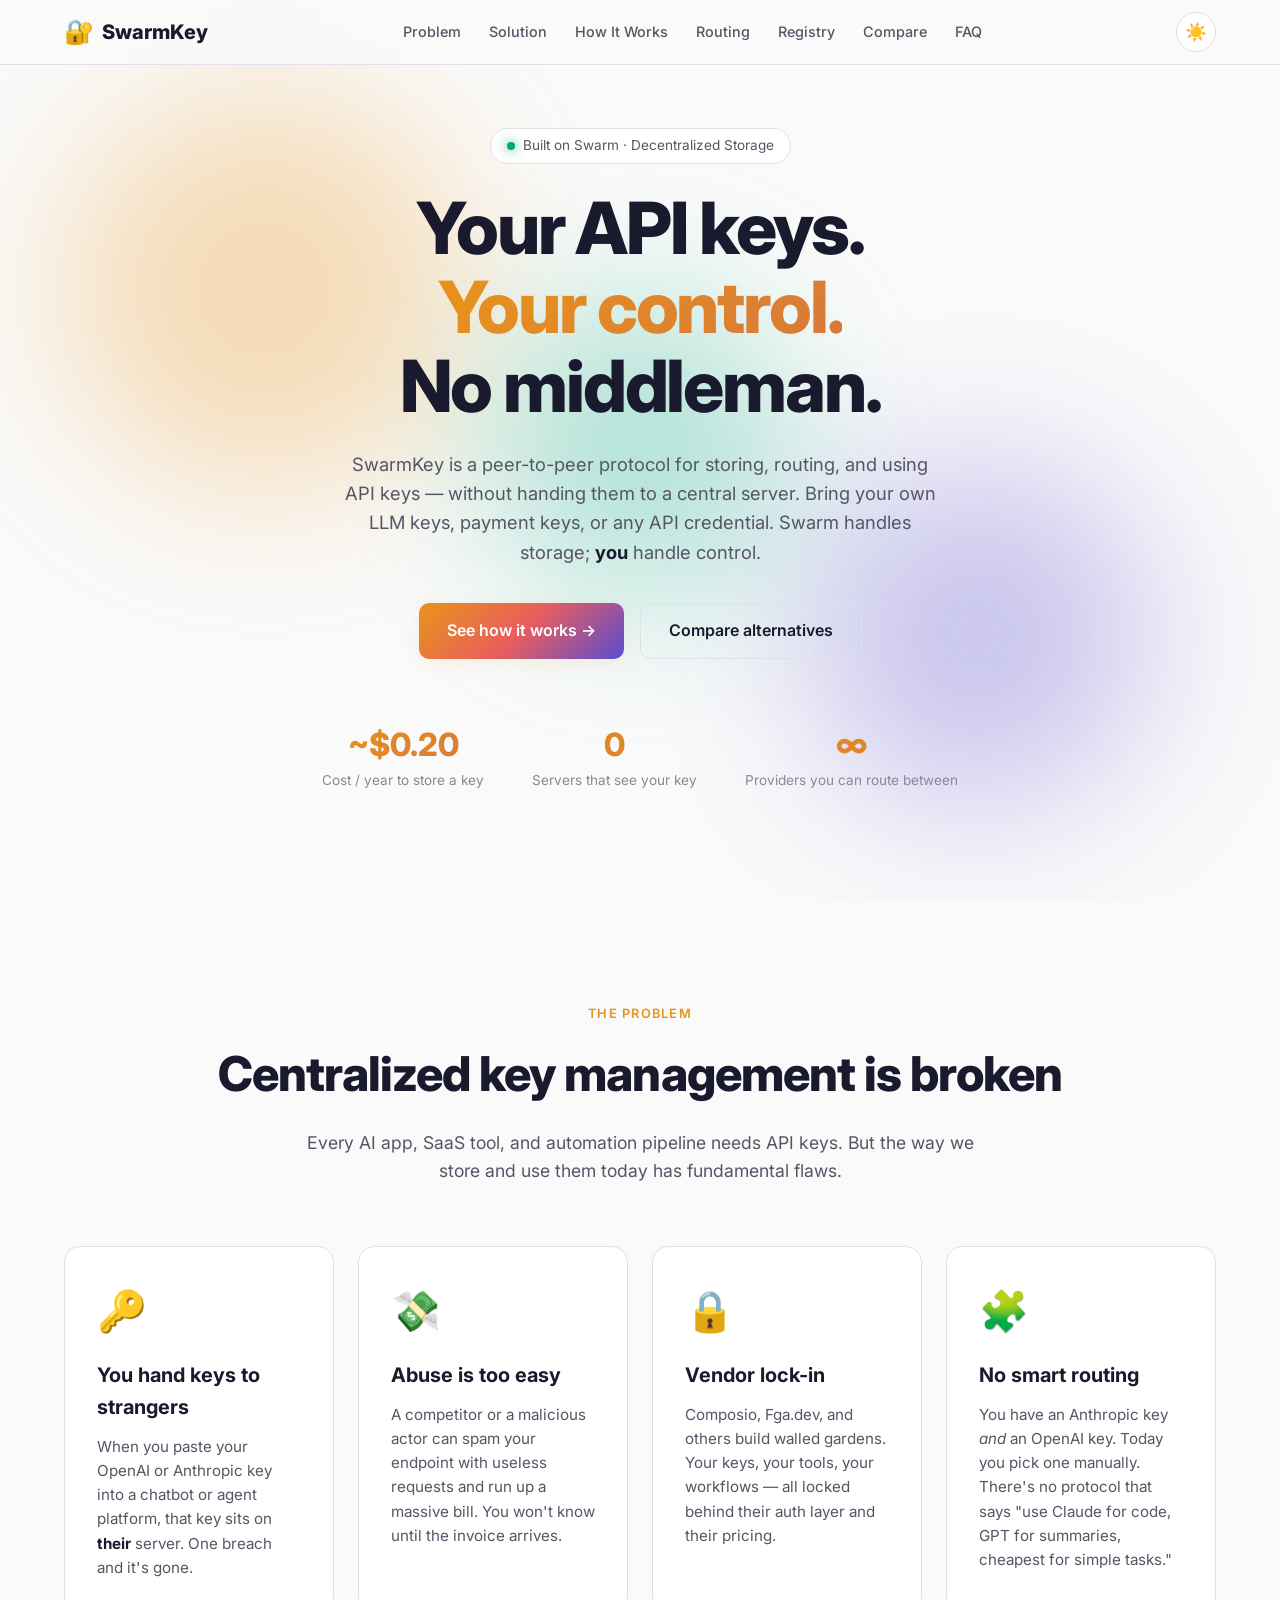
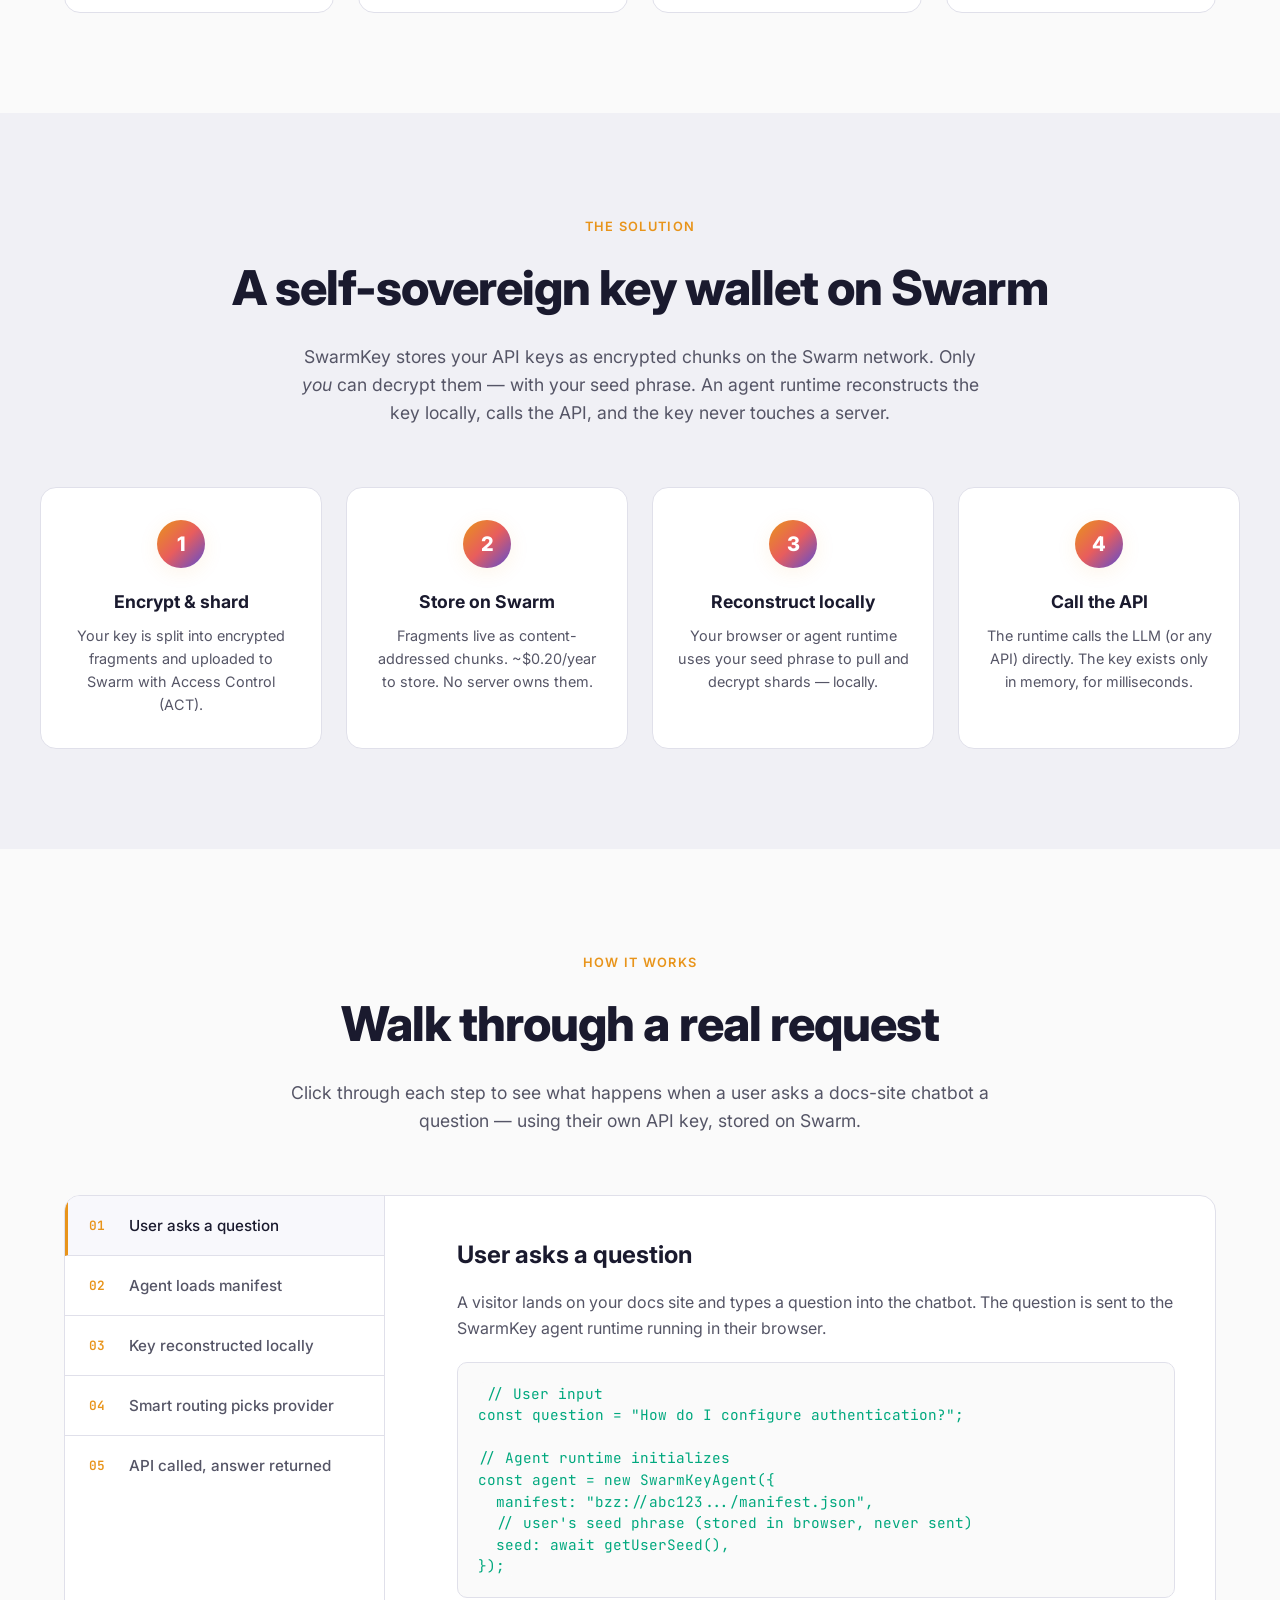
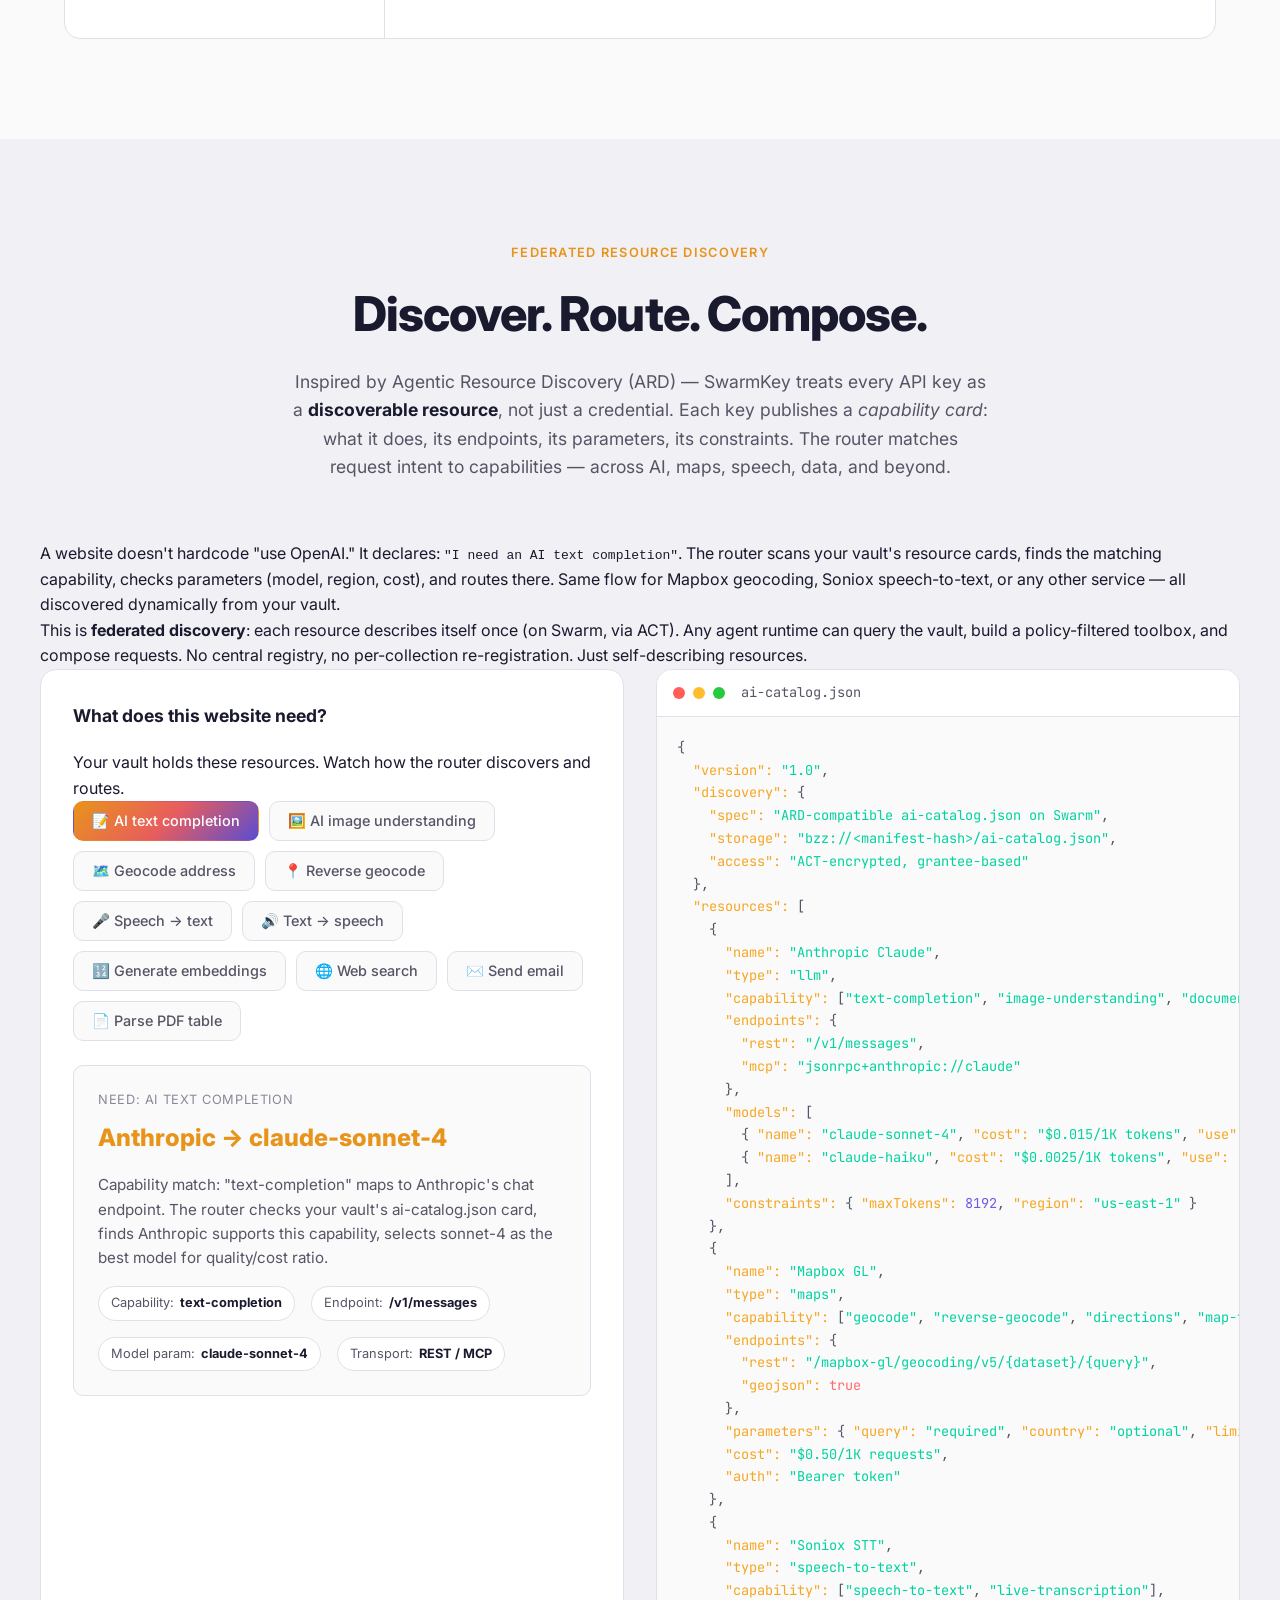
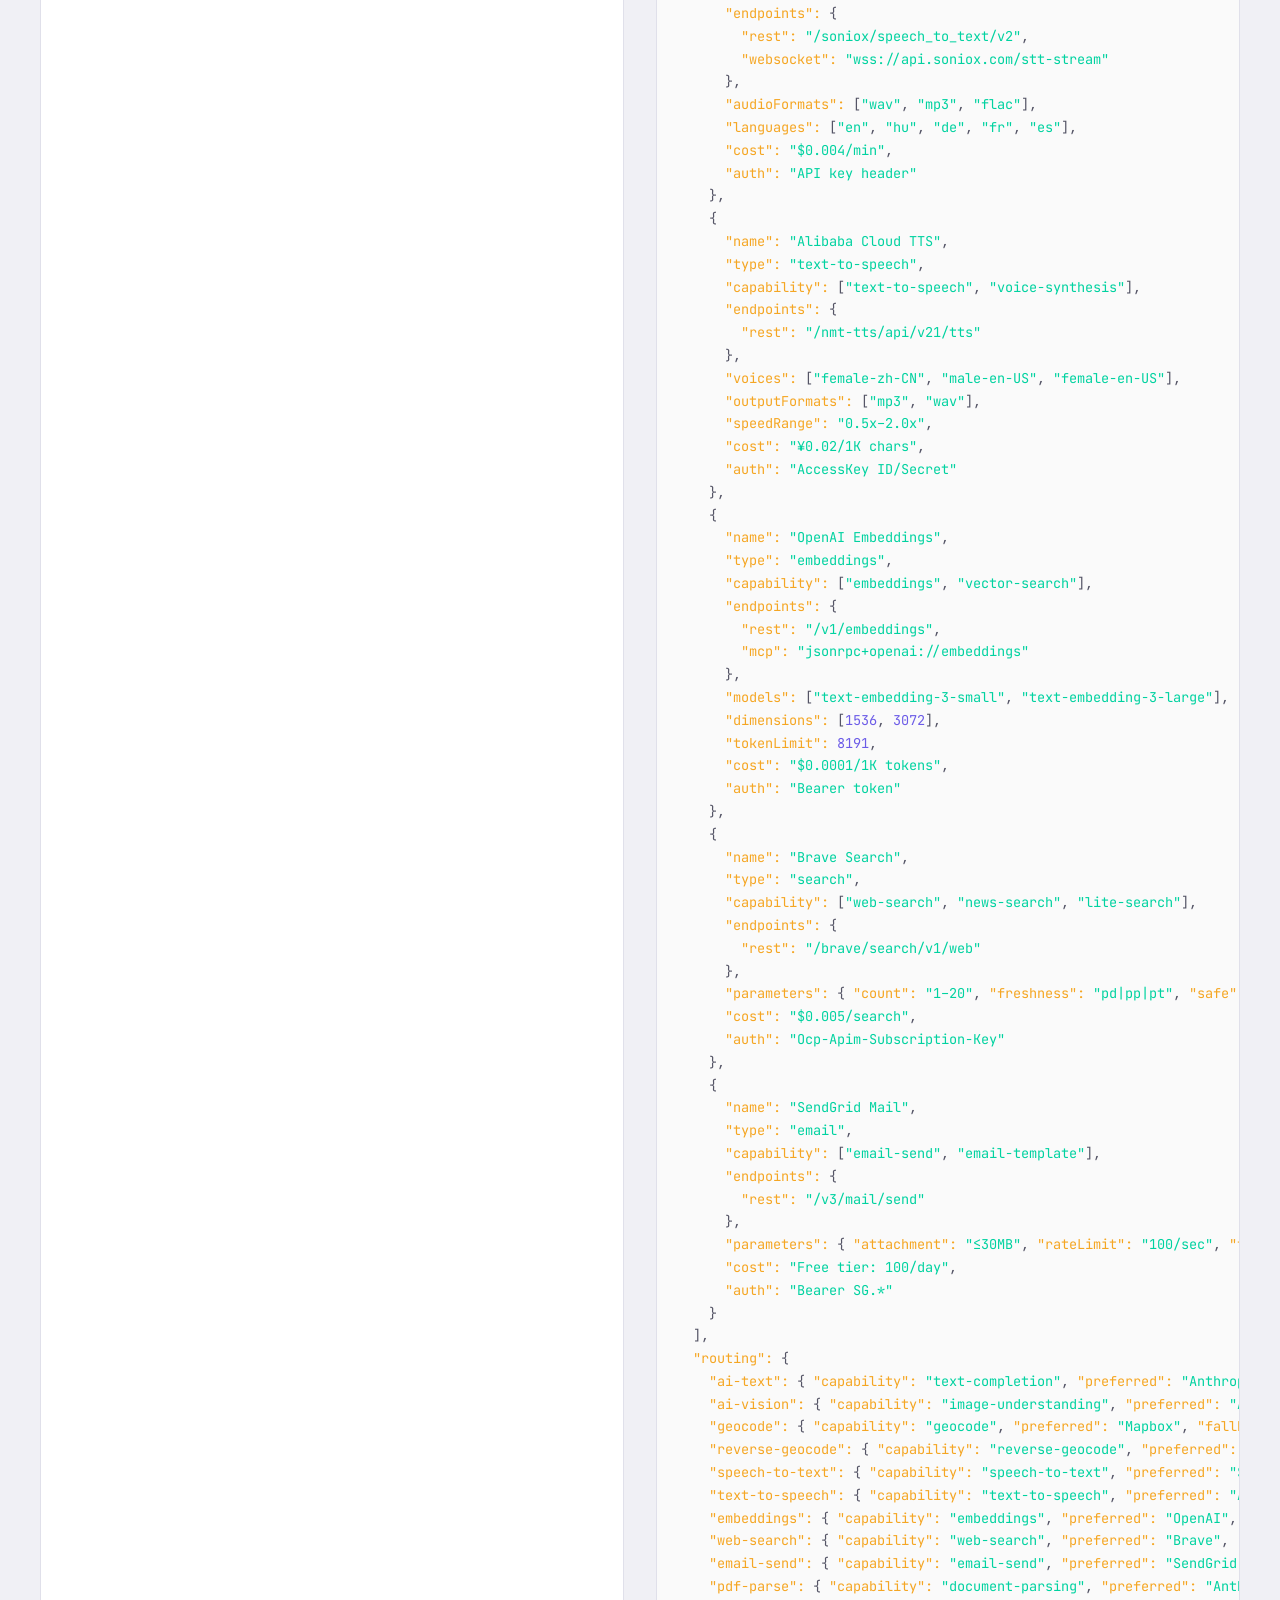
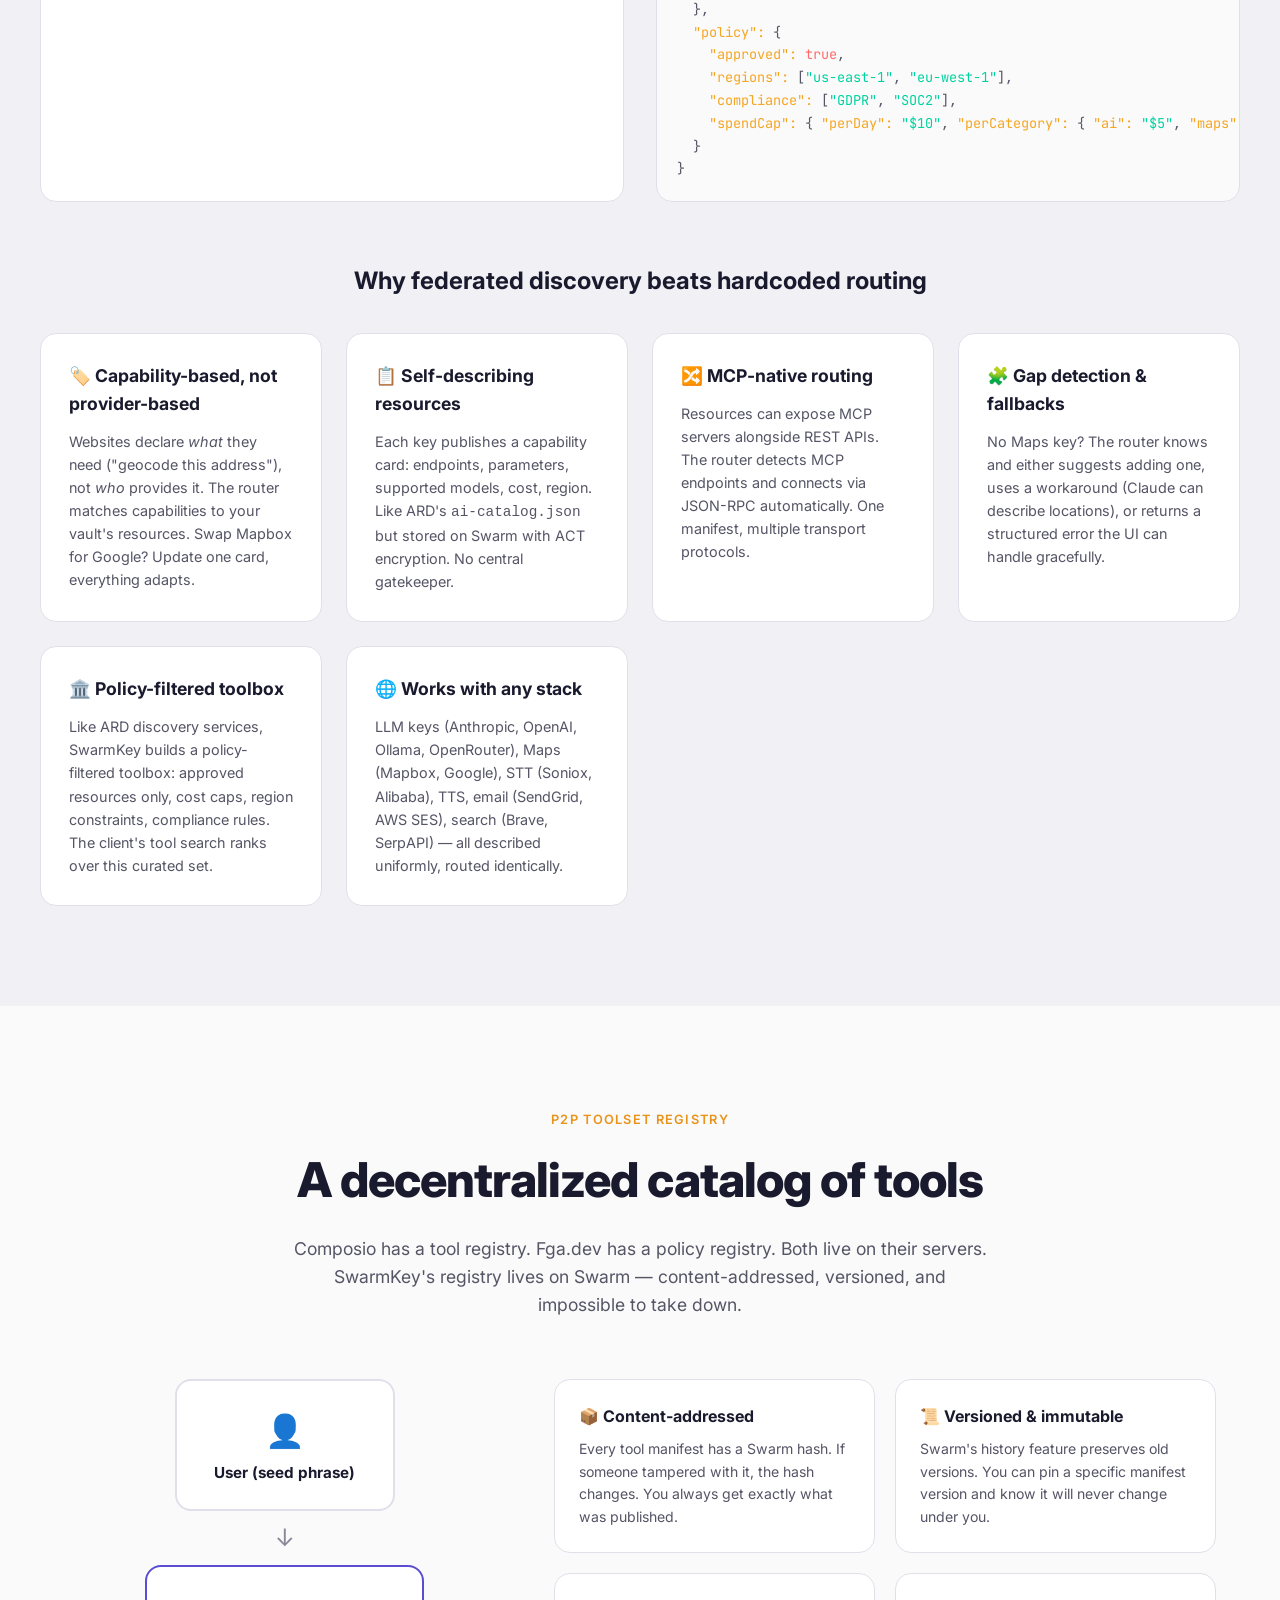
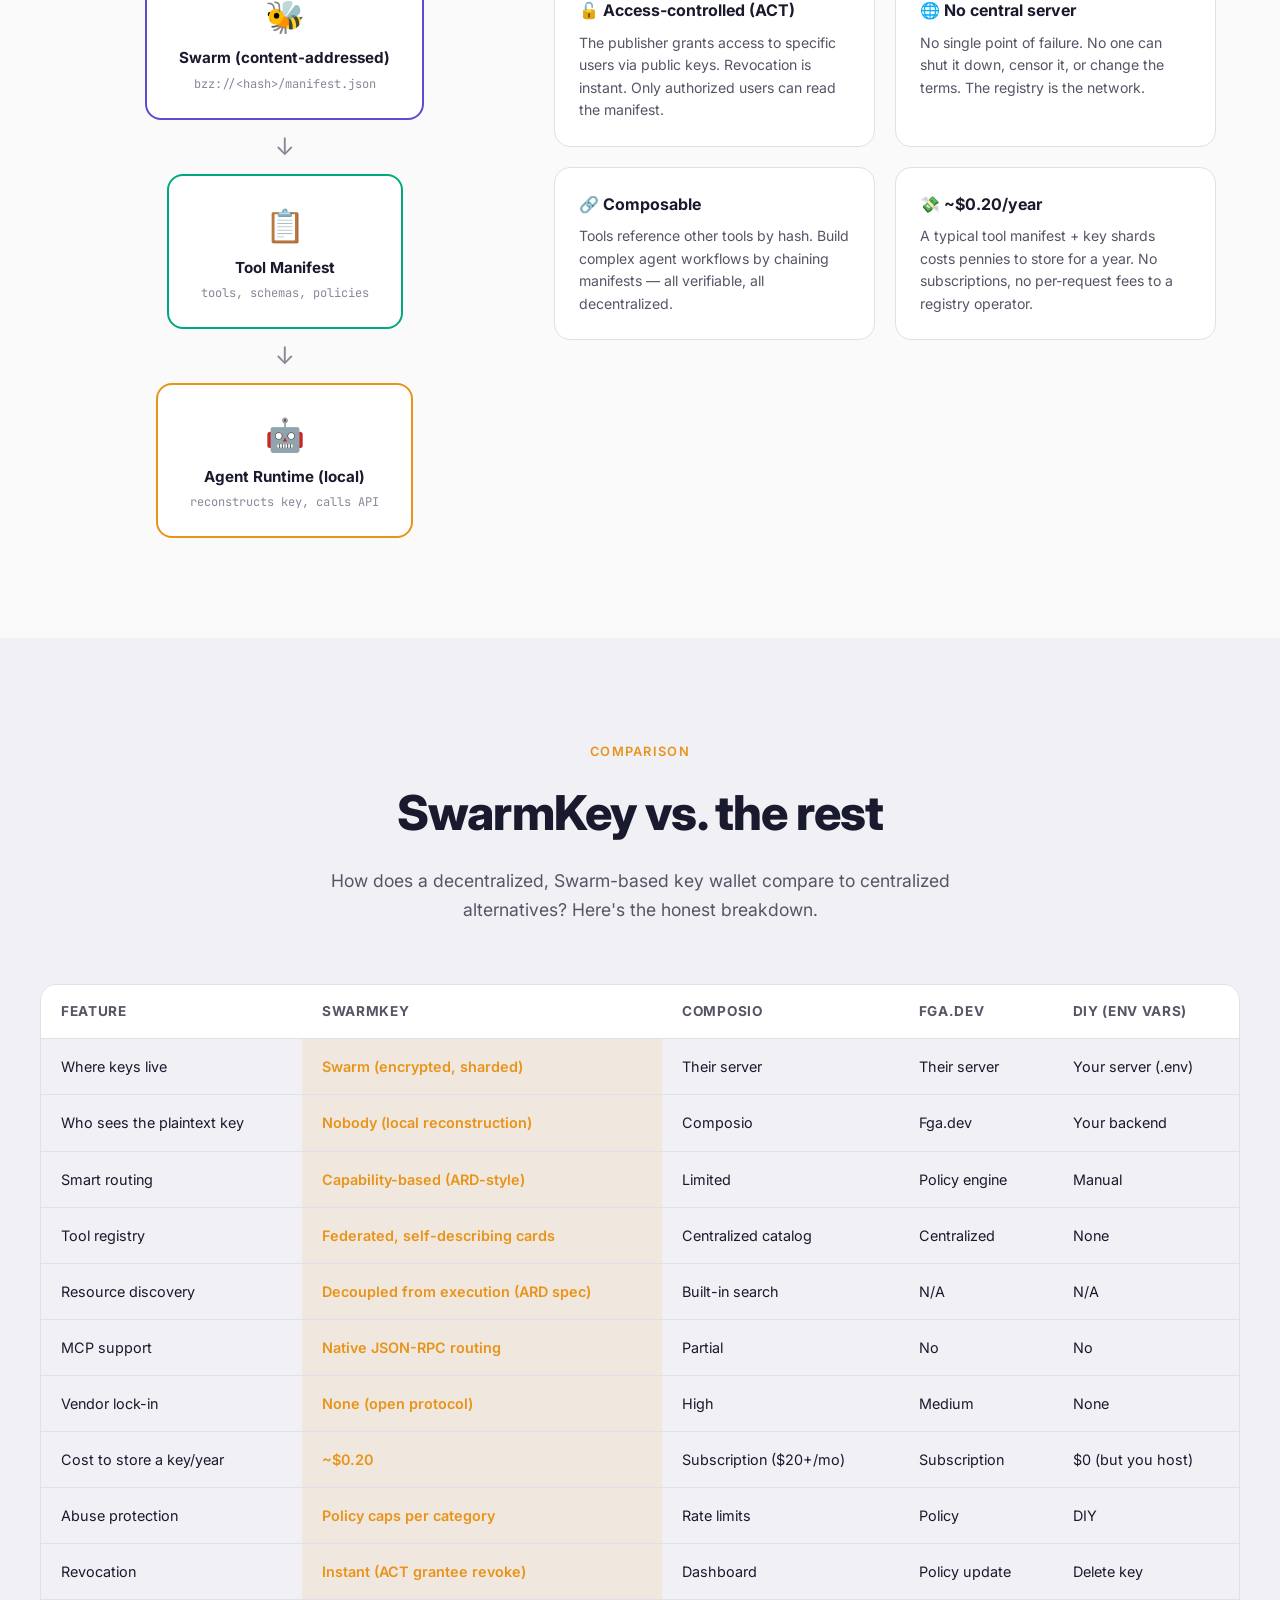
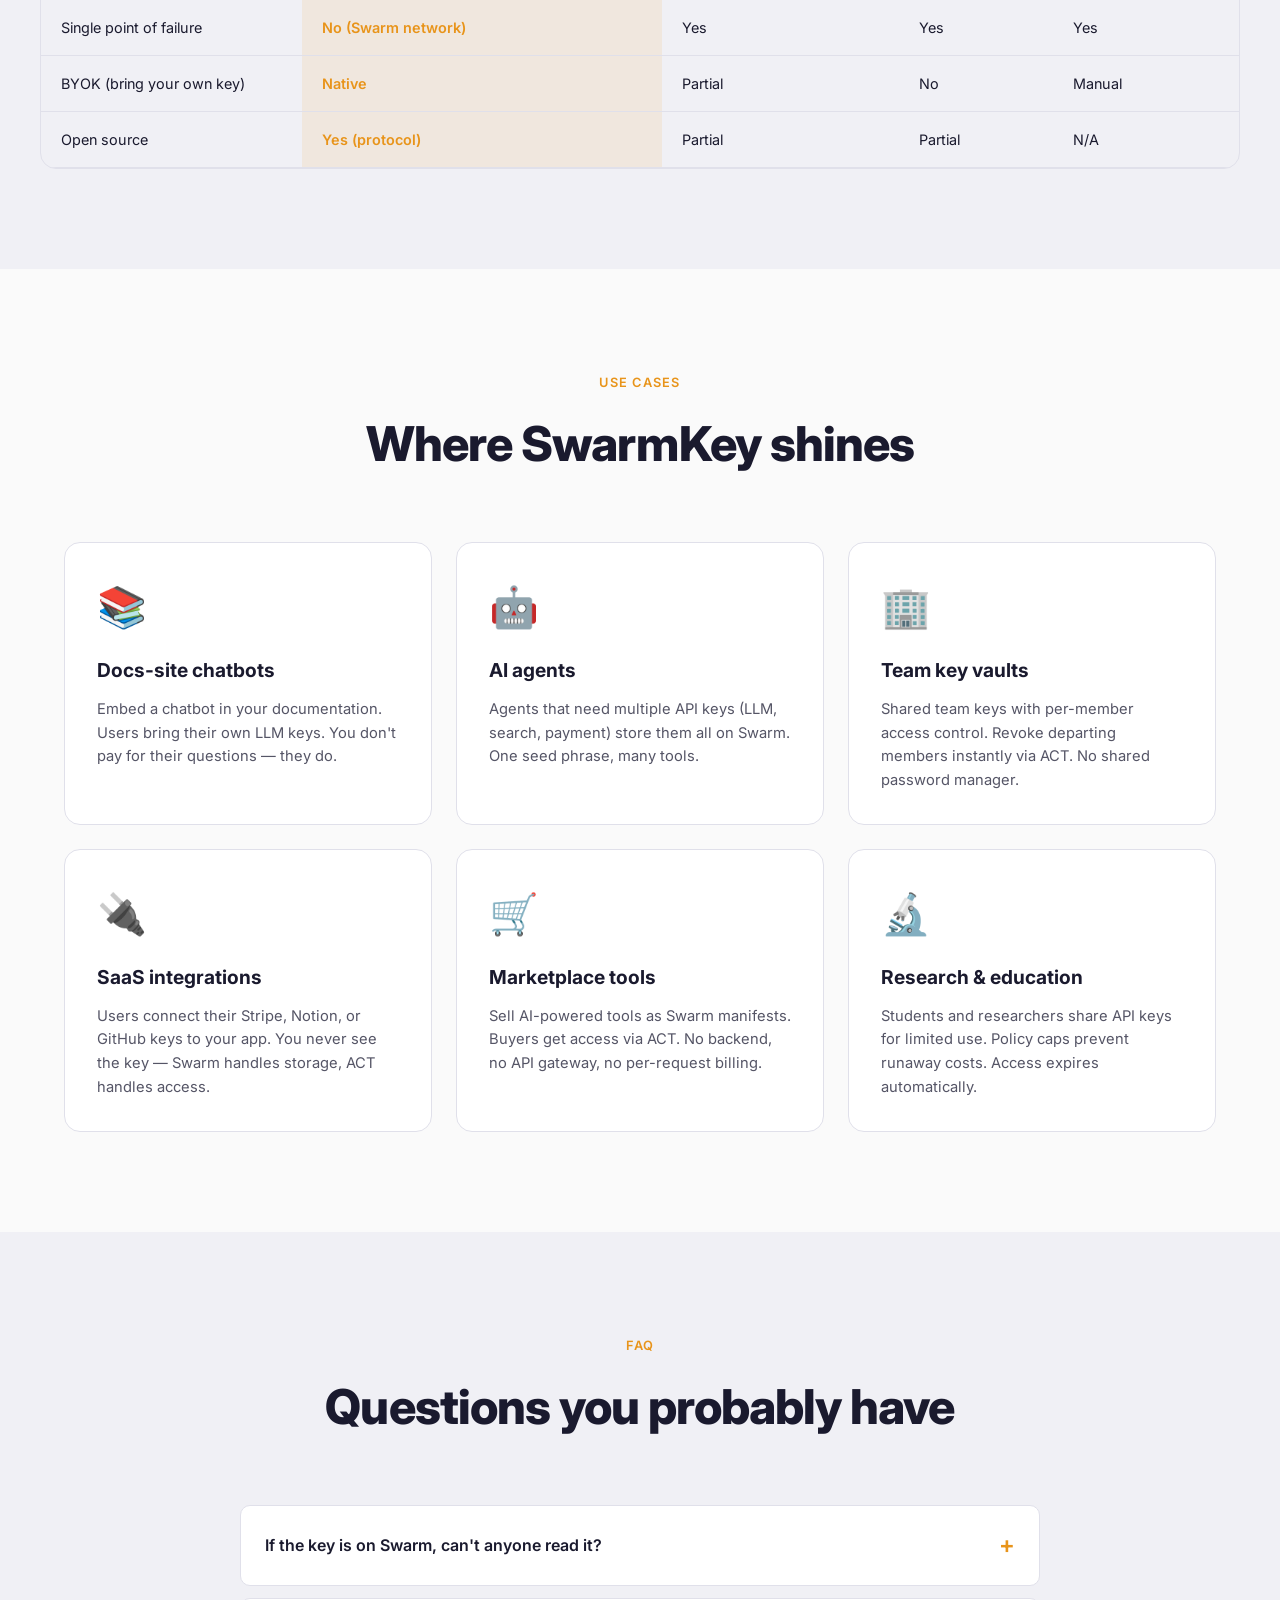
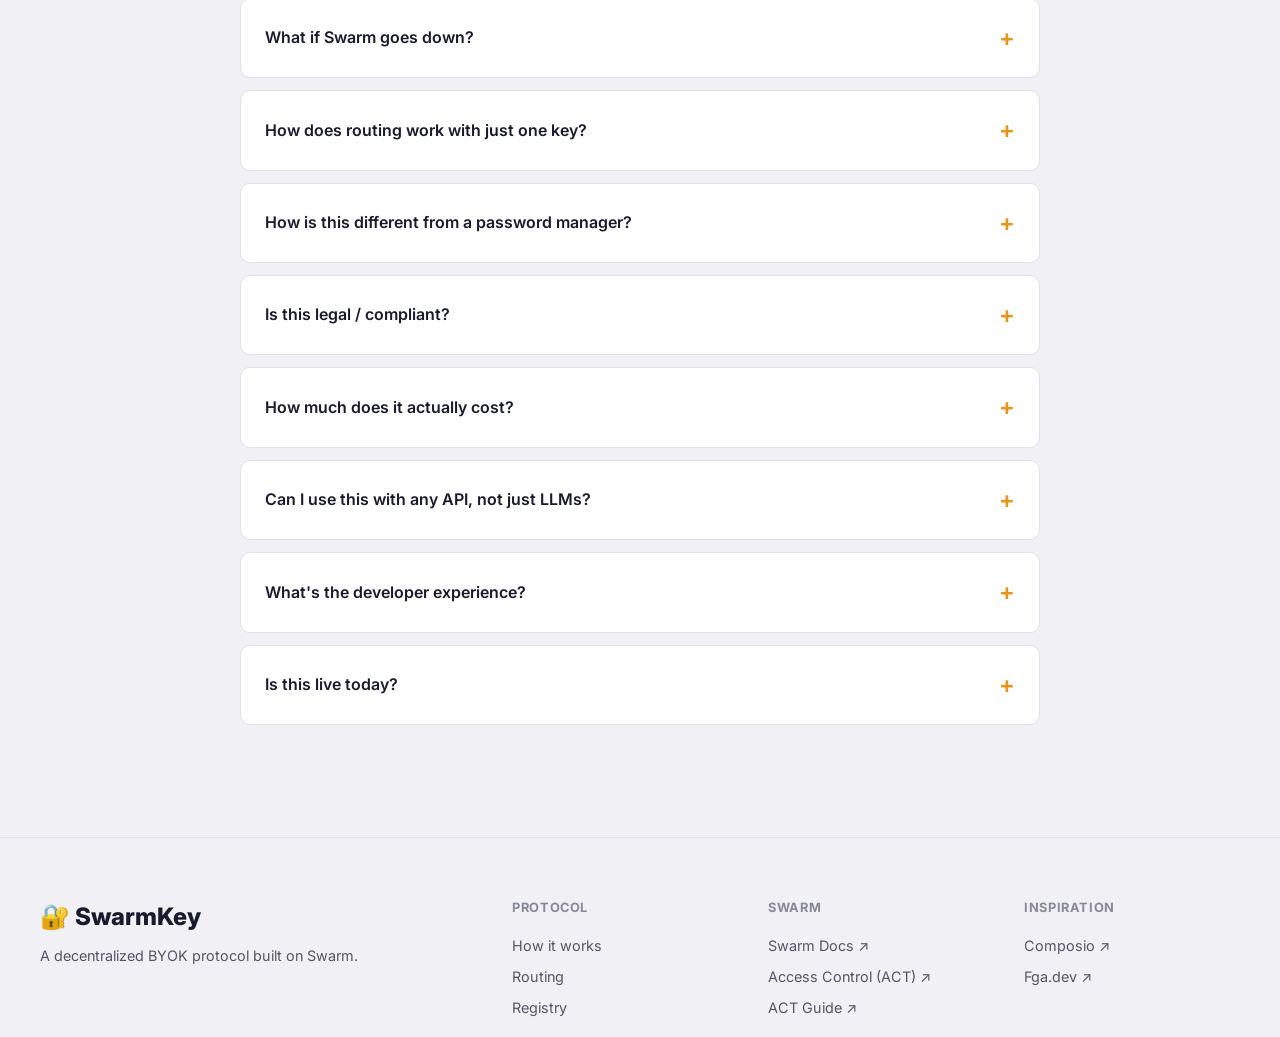
==== index.html @ 5097ef3c "Redesign routing: federated ARD-style resource discovery with MCP support" ====
<!DOCTYPE html>
<html lang="en" data-theme="dark">
<head>
  <meta charset="UTF-8" />
  <meta name="viewport" content="width=device-width, initial-scale=1.0" />
  <title>SwarmKey Protocol — Decentralized BYOK API Key Wallet</title>
  <meta name="description" content="A peer-to-peer, self-sovereign API key wallet built on Swarm. Bring your own keys, route intelligently, and stay in control." />
  <link rel="preconnect" href="https://fonts.googleapis.com" />
  <link rel="preconnect" href="https://fonts.gstatic.com" crossorigin />
  <link href="https://fonts.googleapis.com/css2?family=Inter:wght@300;400;500;600;700;800&family=JetBrains+Mono:wght@400;500;600&display=swap" rel="stylesheet" />
  <link rel="stylesheet" href="assets/styles.css" />
</head>
<body>
  <!-- Nav -->
  <nav class="nav" id="nav">
    <div class="nav__inner">
      <a href="#" class="nav__logo">
        <span class="nav__logo-icon">🔐</span>
        <span class="nav__logo-text">SwarmKey</span>
      </a>
      <div class="nav__links">
        <a href="#problem">Problem</a>
        <a href="#solution">Solution</a>
        <a href="#how">How It Works</a>
        <a href="#routing">Routing</a>
        <a href="#registry">Registry</a>
        <a href="#compare">Compare</a>
        <a href="#faq">FAQ</a>
      </div>
      <button class="nav__theme" id="themeToggle" aria-label="Toggle theme">
        <span class="nav__theme-icon">🌙</span>
      </button>
    </div>
  </nav>

  <!-- Hero -->
  <header class="hero">
    <div class="hero__bg">
      <div class="hero__orb hero__orb--1"></div>
      <div class="hero__orb hero__orb--2"></div>
      <div class="hero__orb hero__orb--3"></div>
    </div>
    <div class="hero__content">
      <div class="hero__badge">
        <span class="hero__badge-dot"></span>
        Built on Swarm · Decentralized Storage
      </div>
      <h1 class="hero__title">
        Your API keys.<br />
        <span class="hero__title-gradient">Your control.</span><br />
        No middleman.
      </h1>
      <p class="hero__subtitle">
        SwarmKey is a peer-to-peer protocol for storing, routing, and using API keys
        — without handing them to a central server. Bring your own LLM keys,
        payment keys, or any API credential. Swarm handles storage;
        <strong>you</strong> handle control.
      </p>
      <div class="hero__cta">
        <a href="#how" class="btn btn--primary">See how it works →</a>
        <a href="#compare" class="btn btn--ghost">Compare alternatives</a>
      </div>
      <div class="hero__stats">
        <div class="hero__stat">
          <div class="hero__stat-num">~$0.20</div>
          <div class="hero__stat-label">Cost / year to store a key</div>
        </div>
        <div class="hero__stat">
          <div class="hero__stat-num">0</div>
          <div class="hero__stat-label">Servers that see your key</div>
        </div>
        <div class="hero__stat">
          <div class="hero__stat-num">∞</div>
          <div class="hero__stat-label">Providers you can route between</div>
        </div>
      </div>
    </div>
  </header>

  <!-- Problem -->
  <section class="section" id="problem">
    <div class="section__header">
      <span class="section__eyebrow">The Problem</span>
      <h2 class="section__title">Centralized key management is broken</h2>
      <p class="section__lead">
        Every AI app, SaaS tool, and automation pipeline needs API keys.
        But the way we store and use them today has fundamental flaws.
      </p>
    </div>
    <div class="problem-grid">
      <div class="problem-card">
        <div class="problem-card__icon">🔑</div>
        <h3>You hand keys to strangers</h3>
        <p>
          When you paste your OpenAI or Anthropic key into a chatbot or agent platform,
          that key sits on <strong>their</strong> server. One breach and it's gone.
        </p>
      </div>
      <div class="problem-card">
        <div class="problem-card__icon">💸</div>
        <h3>Abuse is too easy</h3>
        <p>
          A competitor or a malicious actor can spam your endpoint with useless requests
          and run up a massive bill. You won't know until the invoice arrives.
        </p>
      </div>
      <div class="problem-card">
        <div class="problem-card__icon">🔒</div>
        <h3>Vendor lock-in</h3>
        <p>
          Composio, Fga.dev, and others build walled gardens. Your keys, your tools,
          your workflows — all locked behind their auth layer and their pricing.
        </p>
      </div>
      <div class="problem-card">
        <div class="problem-card__icon">🧩</div>
        <h3>No smart routing</h3>
        <p>
          You have an Anthropic key <em>and</em> an OpenAI key. Today you pick one manually.
          There's no protocol that says "use Claude for code, GPT for summaries,
          cheapest for simple tasks."
        </p>
      </div>
    </div>
  </section>

  <!-- Solution -->
  <section class="section section--alt" id="solution">
    <div class="section__header">
      <span class="section__eyebrow">The Solution</span>
      <h2 class="section__title">A self-sovereign key wallet on Swarm</h2>
      <p class="section__lead">
        SwarmKey stores your API keys as encrypted chunks on the Swarm network.
        Only <em>you</em> can decrypt them — with your seed phrase.
        An agent runtime reconstructs the key locally, calls the API, and the key
        never touches a server.
      </p>
    </div>
    <div class="solution-flow">
      <div class="solution-step">
        <div class="solution-step__num">1</div>
        <h3>Encrypt &amp; shard</h3>
        <p>Your key is split into encrypted fragments and uploaded to Swarm with Access Control (ACT).</p>
      </div>
      <div class="solution-step">
        <div class="solution-step__num">2</div>
        <h3>Store on Swarm</h3>
        <p>Fragments live as content-addressed chunks. ~$0.20/year to store. No server owns them.</p>
      </div>
      <div class="solution-step">
        <div class="solution-step__num">3</div>
        <h3>Reconstruct locally</h3>
        <p>Your browser or agent runtime uses your seed phrase to pull and decrypt shards — locally.</p>
      </div>
      <div class="solution-step">
        <div class="solution-step__num">4</div>
        <h3>Call the API</h3>
        <p>The runtime calls the LLM (or any API) directly. The key exists only in memory, for milliseconds.</p>
      </div>
    </div>
  </section>

  <!-- How It Works (interactive) -->
  <section class="section" id="how">
    <div class="section__header">
      <span class="section__eyebrow">How It Works</span>
      <h2 class="section__title">Walk through a real request</h2>
      <p class="section__lead">
        Click through each step to see what happens when a user asks a docs-site
        chatbot a question — using their own API key, stored on Swarm.
      </p>
    </div>
    <div class="walkthrough">
      <div class="walkthrough__steps">
        <button class="walkthrough__step is-active" data-step="0">
          <span class="walkthrough__step-num">01</span>
          <span class="walkthrough__step-label">User asks a question</span>
        </button>
        <button class="walkthrough__step" data-step="1">
          <span class="walkthrough__step-num">02</span>
          <span class="walkthrough__step-label">Agent loads manifest</span>
        </button>
        <button class="walkthrough__step" data-step="2">
          <span class="walkthrough__step-num">03</span>
          <span class="walkthrough__step-label">Key reconstructed locally</span>
        </button>
        <button class="walkthrough__step" data-step="3">
          <span class="walkthrough__step-num">04</span>
          <span class="walkthrough__step-label">Smart routing picks provider</span>
        </button>
        <button class="walkthrough__step" data-step="4">
          <span class="walkthrough__step-num">05</span>
          <span class="walkthrough__step-label">API called, answer returned</span>
        </button>
      </div>
      <div class="walkthrough__panel" id="walkthroughPanel">
        <!-- Filled by JS -->
      </div>
    </div>
  </section>

  <!-- Smart Request Routing -->
  <section class="section section--alt" id="routing">
    <div class="section__header">
      <span class="section__eyebrow">Federated Resource Discovery</span>
      <h2 class="section__title">Discover. Route. Compose.</h2>
      <p class="section__lead">
        Inspired by <a href="https://agenticresourcediscovery.org/" target="_blank" rel="noopener">Agentic Resource Discovery (ARD)</a> —
        SwarmKey treats every API key as a <strong>discoverable resource</strong>, not just a credential.
        Each key publishes a <em>capability card</em>: what it does, its endpoints, its parameters, its constraints.
        The router matches request intent to capabilities — across AI, maps, speech, data, and beyond.
      </p>
    </div>

    <div class="routing-explain">
      <div class="routing-explain__text">
        <p>
          A website doesn't hardcode "use OpenAI." It declares: <code>"I need an AI text completion"</code>.
          The router scans your vault's resource cards, finds the matching capability, checks parameters
          (model, region, cost), and routes there. Same flow for Mapbox geocoding, Soniox speech-to-text,
          or any other service — all discovered dynamically from your vault.
        </p>
        <p>
          This is <strong>federated discovery</strong>: each resource describes itself once (on Swarm, via ACT).
          Any agent runtime can query the vault, build a policy-filtered toolbox, and compose requests.
          No central registry, no per-collection re-registration. Just self-describing resources.
        </p>
      </div>
    </div>

    <div class="routing-layout">
      <!-- Interactive router -->
      <div class="routing-demo">
        <h3>What does this website need?</h3>
        <p class="routing-demo__hint">Your vault holds these resources. Watch how the router discovers and routes.</p>
        <div class="routing-demo__buttons">
          <button class="routing-btn is-active" data-request="ai-text">📝 AI text completion</button>
          <button class="routing-btn" data-request="ai-vision">🖼️ AI image understanding</button>
          <button class="routing-btn" data-request="geocode">🗺️ Geocode address</button>
          <button class="routing-btn" data-request="reverse-geocode">📍 Reverse geocode</button>
          <button class="routing-btn" data-request="speech-to-text">🎤 Speech → text</button>
          <button class="routing-btn" data-request="text-to-speech">🔊 Text → speech</button>
          <button class="routing-btn" data-request="embeddings">🔢 Generate embeddings</button>
          <button class="routing-btn" data-request="web-search">🌐 Web search</button>
          <button class="routing-btn" data-request="email-send">✉️ Send email</button>
          <button class="routing-btn" data-request="pdf-parse">📄 Parse PDF table</button>
        </div>
        <div class="routing-demo__result" id="routingResult">
          <!-- Filled by JS -->
        </div>
      </div>

      <!-- Resource catalog -->
      <div class="routing-code">
        <div class="routing-code__header">
          <span class="routing-code__dot" style="background:#ff5f56"></span>
          <span class="routing-code__dot" style="background:#ffbd2e"></span>
          <span class="routing-code__dot" style="background:#27c93f"></span>
          <span class="routing-code__name">ai-catalog.json</span>
        </div>
        <pre class="routing-code__block"><code id="policyCode"></code></pre>
      </div>
    </div>

    <div class="routing-why">
      <h3>Why federated discovery beats hardcoded routing</h3>
      <div class="routing-why__grid">
        <div class="routing-why__card">
          <h4>🏷️ Capability-based, not provider-based</h4>
          <p>Websites declare <em>what</em> they need ("geocode this address"), not <em>who</em> provides it. The router matches capabilities to your vault's resources. Swap Mapbox for Google? Update one card, everything adapts.</p>
        </div>
        <div class="routing-why__card">
          <h4>📋 Self-describing resources</h4>
          <p>Each key publishes a capability card: endpoints, parameters, supported models, cost, region. Like ARD's <code>ai-catalog.json</code> but stored on Swarm with ACT encryption. No central gatekeeper.</p>
        </div>
        <div class="routing-why__card">
          <h4>🔀 MCP-native routing</h4>
          <p>Resources can expose MCP servers alongside REST APIs. The router detects MCP endpoints and connects via JSON-RPC automatically. One manifest, multiple transport protocols.</p>
        </div>
        <div class="routing-why__card">
          <h4>🧩 Gap detection &amp; fallbacks</h4>
          <p>No Maps key? The router knows and either suggests adding one, uses a workaround (Claude can describe locations), or returns a structured error the UI can handle gracefully.</p>
        </div>
        <div class="routing-why__card">
          <h4>🏛️ Policy-filtered toolbox</h4>
          <p>Like ARD discovery services, SwarmKey builds a policy-filtered toolbox: approved resources only, cost caps, region constraints, compliance rules. The client's tool search ranks over this curated set.</p>
        </div>
        <div class="routing-why__card">
          <h4>🌐 Works with any stack</h4>
          <p>LLM keys (Anthropic, OpenAI, Ollama, OpenRouter), Maps (Mapbox, Google), STT (Soniox, Alibaba), TTS, email (SendGrid, AWS SES), search (Brave, SerpAPI) — all described uniformly, routed identically.</p>
        </div>
      </div>
    </div>
  </section>

  <!-- P2P Registry -->
  <section class="section" id="registry">
    <div class="section__header">
      <span class="section__eyebrow">P2P Toolset Registry</span>
      <h2 class="section__title">A decentralized catalog of tools</h2>
      <p class="section__lead">
        Composio has a tool registry. Fga.dev has a policy registry.
        Both live on their servers. SwarmKey's registry lives on Swarm —
        content-addressed, versioned, and impossible to take down.
      </p>
    </div>

    <div class="registry-layout">
      <div class="registry-diagram">
        <div class="registry-node registry-node--user">
          <span class="registry-node__icon">👤</span>
          <span class="registry-node__label">User (seed phrase)</span>
        </div>
        <div class="registry-arrow">↓</div>
        <div class="registry-node registry-node--swarm">
          <span class="registry-node__icon">🐝</span>
          <span class="registry-node__label">Swarm (content-addressed)</span>
          <span class="registry-node__sub">bzz://&lt;hash&gt;/manifest.json</span>
        </div>
        <div class="registry-arrow">↓</div>
        <div class="registry-node registry-node--manifest">
          <span class="registry-node__icon">📋</span>
          <span class="registry-node__label">Tool Manifest</span>
          <span class="registry-node__sub">tools, schemas, policies</span>
        </div>
        <div class="registry-arrow">↓</div>
        <div class="registry-node registry-node--agent">
          <span class="registry-node__icon">🤖</span>
          <span class="registry-node__label">Agent Runtime (local)</span>
          <span class="registry-node__sub">reconstructs key, calls API</span>
        </div>
      </div>

      <div class="registry-features">
        <div class="registry-feature">
          <h3>📦 Content-addressed</h3>
          <p>Every tool manifest has a Swarm hash. If someone tampered with it, the hash changes. You always get exactly what was published.</p>
        </div>
        <div class="registry-feature">
          <h3>📜 Versioned &amp; immutable</h3>
          <p>Swarm's history feature preserves old versions. You can pin a specific manifest version and know it will never change under you.</p>
        </div>
        <div class="registry-feature">
          <h3>🔓 Access-controlled (ACT)</h3>
          <p>The publisher grants access to specific users via public keys. Revocation is instant. Only authorized users can read the manifest.</p>
        </div>
        <div class="registry-feature">
          <h3>🌐 No central server</h3>
          <p>No single point of failure. No one can shut it down, censor it, or change the terms. The registry is the network.</p>
        </div>
        <div class="registry-feature">
          <h3>🔗 Composable</h3>
          <p>Tools reference other tools by hash. Build complex agent workflows by chaining manifests — all verifiable, all decentralized.</p>
        </div>
        <div class="registry-feature">
          <h3>💸 ~$0.20/year</h3>
          <p>A typical tool manifest + key shards costs pennies to store for a year. No subscriptions, no per-request fees to a registry operator.</p>
        </div>
      </div>
    </div>
  </section>

  <!-- Comparison -->
  <section class="section section--alt" id="compare">
    <div class="section__header">
      <span class="section__eyebrow">Comparison</span>
      <h2 class="section__title">SwarmKey vs. the rest</h2>
      <p class="section__lead">
        How does a decentralized, Swarm-based key wallet compare to centralized
        alternatives? Here's the honest breakdown.
      </p>
    </div>
    <div class="compare-table-wrap">
      <table class="compare-table">
        <thead>
          <tr>
            <th>Feature</th>
            <th class="compare-table__highlight">SwarmKey</th>
            <th>Composio</th>
            <th>Fga.dev</th>
            <th>DIY (env vars)</th>
          </tr>
        </thead>
        <tbody>
          <tr>
            <td>Where keys live</td>
            <td class="compare-table__highlight">Swarm (encrypted, sharded)</td>
            <td>Their server</td>
            <td>Their server</td>
            <td>Your server (.env)</td>
          </tr>
          <tr>
            <td>Who sees the plaintext key</td>
            <td class="compare-table__highlight">Nobody (local reconstruction)</td>
            <td>Composio</td>
            <td>Fga.dev</td>
            <td>Your backend</td>
          </tr>
          <tr>
            <td>Smart routing</td>
            <td class="compare-table__highlight">Capability-based (ARD-style)</td>
            <td>Limited</td>
            <td>Policy engine</td>
            <td>Manual</td>
          </tr>
          <tr>
            <td>Tool registry</td>
            <td class="compare-table__highlight">Federated, self-describing cards</td>
            <td>Centralized catalog</td>
            <td>Centralized</td>
            <td>None</td>
          </tr>
          <tr>
            <td>Resource discovery</td>
            <td class="compare-table__highlight">Decoupled from execution (ARD spec)</td>
            <td>Built-in search</td>
            <td>N/A</td>
            <td>N/A</td>
          </tr>
          <tr>
            <td>MCP support</td>
            <td class="compare-table__highlight">Native JSON-RPC routing</td>
            <td>Partial</td>
            <td>No</td>
            <td>No</td>
          </tr>
          <tr>
            <td>Vendor lock-in</td>
            <td class="compare-table__highlight">None (open protocol)</td>
            <td>High</td>
            <td>Medium</td>
            <td>None</td>
          </tr>
          <tr>
            <td>Cost to store a key/year</td>
            <td class="compare-table__highlight">~$0.20</td>
            <td>Subscription ($20+/mo)</td>
            <td>Subscription</td>
            <td>$0 (but you host)</td>
          </tr>
          <tr>
            <td>Abuse protection</td>
            <td class="compare-table__highlight">Policy caps per category</td>
            <td>Rate limits</td>
            <td>Policy</td>
            <td>DIY</td>
          </tr>
          <tr>
            <td>Revocation</td>
            <td class="compare-table__highlight">Instant (ACT grantee revoke)</td>
            <td>Dashboard</td>
            <td>Policy update</td>
            <td>Delete key</td>
          </tr>
          <tr>
            <td>Single point of failure</td>
            <td class="compare-table__highlight">No (Swarm network)</td>
            <td>Yes</td>
            <td>Yes</td>
            <td>Yes</td>
          </tr>
          <tr>
            <td>BYOK (bring your own key)</td>
            <td class="compare-table__highlight">Native</td>
            <td>Partial</td>
            <td>No</td>
            <td>Manual</td>
          </tr>
          <tr>
            <td>Open source</td>
            <td class="compare-table__highlight">Yes (protocol)</td>
            <td>Partial</td>
            <td>Partial</td>
            <td>N/A</td>
          </tr>
        </tbody>
      </table>
    </div>
  </section>

  <!-- Use Cases -->
  <section class="section" id="usecases">
    <div class="section__header">
      <span class="section__eyebrow">Use Cases</span>
      <h2 class="section__title">Where SwarmKey shines</h2>
    </div>
    <div class="usecase-grid">
      <div class="usecase-card">
        <div class="usecase-card__icon">📚</div>
        <h3>Docs-site chatbots</h3>
        <p>Embed a chatbot in your documentation. Users bring their own LLM keys. You don't pay for their questions — they do.</p>
      </div>
      <div class="usecase-card">
        <div class="usecase-card__icon">🤖</div>
        <h3>AI agents</h3>
        <p>Agents that need multiple API keys (LLM, search, payment) store them all on Swarm. One seed phrase, many tools.</p>
      </div>
      <div class="usecase-card">
        <div class="usecase-card__icon">🏢</div>
        <h3>Team key vaults</h3>
        <p>Shared team keys with per-member access control. Revoke departing members instantly via ACT. No shared password manager.</p>
      </div>
      <div class="usecase-card">
        <div class="usecase-card__icon">🔌</div>
        <h3>SaaS integrations</h3>
        <p>Users connect their Stripe, Notion, or GitHub keys to your app. You never see the key — Swarm handles storage, ACT handles access.</p>
      </div>
      <div class="usecase-card">
        <div class="usecase-card__icon">🛒</div>
        <h3>Marketplace tools</h3>
        <p>Sell AI-powered tools as Swarm manifests. Buyers get access via ACT. No backend, no API gateway, no per-request billing.</p>
      </div>
      <div class="usecase-card">
        <div class="usecase-card__icon">🔬</div>
        <h3>Research &amp; education</h3>
        <p>Students and researchers share API keys for limited use. Policy caps prevent runaway costs. Access expires automatically.</p>
      </div>
    </div>
  </section>

  <!-- FAQ -->
  <section class="section section--alt" id="faq">
    <div class="section__header">
      <span class="section__eyebrow">FAQ</span>
      <h2 class="section__title">Questions you probably have</h2>
    </div>
    <div class="faq-list">
      <details class="faq-item">
        <summary>If the key is on Swarm, can't anyone read it?</summary>
        <p>No. Keys are encrypted at the chunk level using Swarm's <strong>Access Control Trie (ACT)</strong>. Only grantees whose public keys are in the access list can decrypt. Even if someone downloads the chunk, they see only ciphertext.</p>
      </details>
      <details class="faq-item">
        <summary>What if Swarm goes down?</summary>
        <p>Swarm is a decentralized network of Bee nodes — there's no single server to go down. As long as nodes are online (and they are, incentivized by postage stamps), your data is reachable. You can also run your own Bee node for guaranteed availability.</p>
      </details>
      <details class="faq-item">
        <summary>How does routing work with just one key?</summary>
        <p>The router doesn't pick between providers — it picks the <strong>best model from your existing key's lineup</strong>. If you have an Anthropic key, it routes code tasks to sonnet-4 and simple chat to haiku. For tasks your LLM can't handle (maps, STT, image gen), it detects the gap and either suggests adding a specialized key or uses a workaround.</p>
      </details>
      <details class="faq-item">
        <summary>How is this different from a password manager?</summary>
        <p>Password managers (1Password, Bitwarden) store secrets on <em>their</em> servers or in a synced vault. SwarmKey stores them on a <strong>decentralized network</strong> with no central operator, and the agent runtime reconstructs keys locally at call time — no app ever holds the plaintext key in a database.</p>
      </details>
      <details class="faq-item">
        <summary>Is this legal / compliant?</summary>
        <p>SwarmKey is a protocol, not a service. It doesn't custody keys — the user does. From a GDPR perspective, the user controls their own data. From an API ToS perspective, the user is calling the API directly with their own key, which is the intended use.</p>
      </details>
      <details class="faq-item">
        <summary>How much does it actually cost?</summary>
        <p>Storing ~13 KB (a manifest + 3 key shards) for a year on Swarm costs roughly <strong>$0.20</strong> at current postage stamp rates. There are no per-request fees — you call the LLM API directly, paying the provider's normal rate.</p>
      </details>
      <details class="faq-item">
        <summary>Can I use this with any API, not just LLMs?</summary>
        <p>Yes. SwarmKey is API-agnostic. Any key or OAuth token — Stripe, GitHub, Notion, AWS — can be stored and routed. The policy manifest defines categories, so you can route "payment" to Stripe, "search" to Brave, and "code" to Claude.</p>
      </details>
      <details class="faq-item">
        <summary>What's the developer experience?</summary>
        <p>A simple SDK: <code>npm i @swarmkey/agent</code>. Provide your seed phrase, load a manifest by Swarm reference, and call <code>agent.run("Summarize this page")</code>. The SDK handles retrieval, decryption, routing, and the API call.</p>
      </details>
      <details class="faq-item">
        <summary>Is this live today?</summary>
        <p>This is a <strong>concept demo</strong> illustrating the protocol design. The Swarm infrastructure (ACT, postage stamps, Bee nodes) is live and production-ready. The SwarmKey SDK and reference implementation are the proposed next step.</p>
      </details>
    </div>
  </section>

  <!-- Footer -->
  <footer class="footer">
    <div class="footer__inner">
      <div class="footer__col">
        <div class="footer__logo">🔐 SwarmKey</div>
        <p class="footer__tagline">A decentralized BYOK protocol built on Swarm.</p>
      </div>
      <div class="footer__col">
        <h4>Protocol</h4>
        <a href="#how">How it works</a>
        <a href="#routing">Routing</a>
        <a href="#registry">Registry</a>
      </div>
      <div class="footer__col">
        <h4>Swarm</h4>
        <a href="https://docs.ethswarm.org" target="_blank" rel="noopener">Swarm Docs ↗</a>
        <a href="https://docs.ethswarm.org/docs/concepts/access-control" target="_blank" rel="noopener">Access Control (ACT) ↗</a>
        <a href="https://docs.ethswarm.org/docs/develop/act" target="_blank" rel="noopener">ACT Guide ↗</a>
      </div>
      <div class="footer__col">
        <h4>Inspiration</h4>
        <a href="https://github.com/composiohq/composio" target="_blank" rel="noopener">Composio ↗</a>
        <a href="https://docs.fga.dev/" target="_blank" rel="noopener">Fga.dev ↗</a>
      </div>
    </div>
    <div class="footer__bottom">
      <p>Concept demo · Not affiliated with Swarm Foundation · Built for the community</p>
    </div>
  </footer>

  <script src="assets/app.js"></script>
</body>
</html>
---- assets/styles.css ----
/* ===== Reset & Base ===== */
*, *::before, *::after { box-sizing: border-box; margin: 0; padding: 0; }

:root {
  /* Dark theme (default) */
  --bg: #0a0a0f;
  --bg-alt: #12121a;
  --bg-card: #1a1a26;
  --bg-card-hover: #22222e;
  --text: #e8e8f0;
  --text-muted: #9999aa;
  --text-dim: #6b6b80;
  --border: #2a2a3a;
  --accent: #f5a623;
  --accent-2: #6c5ce7;
  --accent-3: #00d2a0;
  --accent-glow: rgba(245, 166, 35, 0.15);
  --gradient: linear-gradient(135deg, #f5a623 0%, #ff6b6b 50%, #6c5ce7 100%);
  --gradient-text: linear-gradient(135deg, #f5a623 0%, #ff8c42 100%);
  --shadow: 0 8px 32px rgba(0, 0, 0, 0.4);
  --shadow-lg: 0 16px 64px rgba(0, 0, 0, 0.5);
  --radius: 16px;
  --radius-sm: 10px;
  --max-width: 1200px;
  --font: 'Inter', -apple-system, BlinkMacSystemFont, 'Segoe UI', sans-serif;
  --font-mono: 'JetBrains Mono', 'Fira Code', monospace;
}

[data-theme="light"] {
  --bg: #fafafa;
  --bg-alt: #f0f0f5;
  --bg-card: #ffffff;
  --bg-card-hover: #f8f8fc;
  --text: #1a1a2e;
  --text-muted: #555566;
  --text-dim: #888899;
  --border: #e0e0ea;
  --accent: #e8941a;
  --accent-2: #5a4dd1;
  --accent-3: #00a87e;
  --accent-glow: rgba(232, 148, 26, 0.1);
  --gradient: linear-gradient(135deg, #e8941a 0%, #e85d5d 50%, #5a4dd1 100%);
  --gradient-text: linear-gradient(135deg, #e8941a 0%, #d9783a 100%);
  --shadow: 0 8px 32px rgba(0, 0, 0, 0.08);
  --shadow-lg: 0 16px 64px rgba(0, 0, 0, 0.12);
}

html { scroll-behavior: smooth; }

body {
  font-family: var(--font);
  background: var(--bg);
  color: var(--text);
  line-height: 1.6;
  overflow-x: hidden;
  -webkit-font-smoothing: antialiased;
}

a { color: inherit; text-decoration: none; }

/* ===== Nav ===== */
.nav {
  position: fixed;
  top: 0; left: 0; right: 0;
  z-index: 100;
  background: rgba(10, 10, 15, 0.8);
  backdrop-filter: blur(20px);
  border-bottom: 1px solid var(--border);
  transition: background 0.3s;
}
[data-theme="light"] .nav { background: rgba(250, 250, 250, 0.8); }

.nav__inner {
  max-width: var(--max-width);
  margin: 0 auto;
  display: flex;
  align-items: center;
  justify-content: space-between;
  padding: 0 24px;
  height: 64px;
}

.nav__logo {
  display: flex;
  align-items: center;
  gap: 8px;
  font-weight: 800;
  font-size: 1.25rem;
}

.nav__logo-icon { font-size: 1.5rem; }

.nav__links {
  display: flex;
  gap: 28px;
}

.nav__links a {
  font-size: 0.9rem;
  font-weight: 500;
  color: var(--text-muted);
  transition: color 0.2s;
}

.nav__links a:hover { color: var(--accent); }

.nav__theme {
  background: var(--bg-card);
  border: 1px solid var(--border);
  border-radius: 50%;
  width: 40px; height: 40px;
  cursor: pointer;
  font-size: 1.1rem;
  display: flex;
  align-items: center;
  justify-content: center;
  transition: all 0.2s;
}

.nav__theme:hover { border-color: var(--accent); }

@media (max-width: 768px) {
  .nav__links { display: none; }
}

/* ===== Hero ===== */
.hero {
  position: relative;
  min-height: 100vh;
  display: flex;
  align-items: center;
  justify-content: center;
  overflow: hidden;
  padding: 80px 24px 60px;
}

.hero__bg {
  position: absolute;
  top: 0; left: 0; right: 0; bottom: 0;
  z-index: 0;
}

.hero__orb {
  position: absolute;
  border-radius: 50%;
  filter: blur(80px);
  opacity: 0.3;
  animation: float 8s ease-in-out infinite;
}

.hero__orb--1 {
  width: 400px; height: 400px;
  background: var(--accent);
  top: 10%; left: 5%;
}

.hero__orb--2 {
  width: 350px; height: 350px;
  background: var(--accent-2);
  bottom: 10%; right: 10%;
  animation-delay: 2s;
}

.hero__orb--3 {
  width: 300px; height: 300px;
  background: var(--accent-3);
  top: 50%; left: 50%;
  transform: translate(-50%, -50%);
  animation-delay: 4s;
}

@keyframes float {
  0%, 100% { transform: translateY(0) scale(1); }
  50% { transform: translateY(-30px) scale(1.05); }
}

.hero__content {
  position: relative;
  z-index: 1;
  max-width: 800px;
  text-align: center;
}

.hero__badge {
  display: inline-flex;
  align-items: center;
  gap: 8px;
  padding: 6px 16px;
  background: var(--bg-card);
  border: 1px solid var(--border);
  border-radius: 100px;
  font-size: 0.85rem;
  color: var(--text-muted);
  margin-bottom: 24px;
}

.hero__badge-dot {
  width: 8px; height: 8px;
  background: var(--accent-3);
  border-radius: 50%;
  box-shadow: 0 0 12px var(--accent-3);
  animation: pulse 2s ease-in-out infinite;
}

@keyframes pulse {
  0%, 100% { opacity: 1; }
  50% { opacity: 0.5; }
}

.hero__title {
  font-size: clamp(2.5rem, 6vw, 4.5rem);
  font-weight: 800;
  line-height: 1.1;
  letter-spacing: -0.03em;
  margin-bottom: 24px;
}

.hero__title-gradient {
  background: var(--gradient-text);
  -webkit-background-clip: text;
  background-clip: text;
  -webkit-text-fill-color: transparent;
}

.hero__subtitle {
  font-size: 1.15rem;
  color: var(--text-muted);
  max-width: 600px;
  margin: 0 auto 36px;
}

.hero__subtitle strong { color: var(--text); }

.hero__cta {
  display: flex;
  gap: 16px;
  justify-content: center;
  flex-wrap: wrap;
  margin-bottom: 60px;
}

.btn {
  display: inline-flex;
  align-items: center;
  gap: 8px;
  padding: 14px 28px;
  border-radius: var(--radius-sm);
  font-weight: 600;
  font-size: 1rem;
  cursor: pointer;
  border: none;
  transition: all 0.2s;
}

.btn--primary {
  background: var(--gradient);
  color: #fff;
  box-shadow: 0 4px 20px var(--accent-glow);
}

.btn--primary:hover {
  transform: translateY(-2px);
  box-shadow: 0 8px 30px var(--accent-glow);
}

.btn--ghost {
  background: transparent;
  border: 1px solid var(--border);
  color: var(--text);
}

.btn--ghost:hover { border-color: var(--accent); }

.hero__stats {
  display: flex;
  gap: 48px;
  justify-content: center;
  flex-wrap: wrap;
}

.hero__stat-num {
  font-size: 2rem;
  font-weight: 800;
  background: var(--gradient-text);
  -webkit-background-clip: text;
  background-clip: text;
  -webkit-text-fill-color: transparent;
}

.hero__stat-label {
  font-size: 0.85rem;
  color: var(--text-dim);
}

/* ===== Sections ===== */
.section {
  max-width: var(--max-width);
  margin: 0 auto;
  padding: 100px 24px;
}

.section--alt {
  max-width: none;
  background: var(--bg-alt);
}

.section--alt > * { max-width: var(--max-width); margin: 0 auto; }

.section__header {
  text-align: center;
  margin-bottom: 60px;
}

.section__eyebrow {
  display: inline-block;
  font-size: 0.8rem;
  font-weight: 600;
  text-transform: uppercase;
  letter-spacing: 0.1em;
  color: var(--accent);
  margin-bottom: 12px;
}

.section__title {
  font-size: clamp(2rem, 4vw, 3rem);
  font-weight: 800;
  letter-spacing: -0.02em;
  margin-bottom: 16px;
}

.section__lead {
  font-size: 1.1rem;
  color: var(--text-muted);
  max-width: 700px;
  margin: 0 auto;
}

.section__lead strong { color: var(--text); }

/* ===== Problem Cards ===== */
.problem-grid {
  display: grid;
  grid-template-columns: repeat(auto-fit, minmax(260px, 1fr));
  gap: 24px;
}

.problem-card {
  background: var(--bg-card);
  border: 1px solid var(--border);
  border-radius: var(--radius);
  padding: 32px;
  transition: all 0.3s;
}

.problem-card:hover {
  background: var(--bg-card-hover);
  transform: translateY(-4px);
  border-color: var(--accent);
}

.problem-card__icon {
  font-size: 2.5rem;
  margin-bottom: 16px;
}

.problem-card h3 {
  font-size: 1.25rem;
  font-weight: 700;
  margin-bottom: 12px;
}

.problem-card p {
  color: var(--text-muted);
  font-size: 0.95rem;
}

.problem-card strong { color: var(--text); }

/* ===== Solution Flow ===== */
.solution-flow {
  display: grid;
  grid-template-columns: repeat(auto-fit, minmax(200px, 1fr));
  gap: 24px;
}

.solution-step {
  text-align: center;
  position: relative;
  padding: 32px 24px;
  background: var(--bg-card);
  border: 1px solid var(--border);
  border-radius: var(--radius);
  transition: all 0.3s;
}

.solution-step:hover {
  border-color: var(--accent);
  transform: translateY(-4px);
}

.solution-step__num {
  width: 48px; height: 48px;
  margin: 0 auto 20px;
  display: flex;
  align-items: center;
  justify-content: center;
  background: var(--gradient);
  color: #fff;
  font-weight: 800;
  font-size: 1.25rem;
  border-radius: 50%;
  box-shadow: 0 4px 20px var(--accent-glow);
}

.solution-step h3 {
  font-size: 1.1rem;
  font-weight: 700;
  margin-bottom: 8px;
}

.solution-step p {
  color: var(--text-muted);
  font-size: 0.9rem;
}

/* ===== Walkthrough ===== */
.walkthrough {
  display: grid;
  grid-template-columns: 320px 1fr;
  gap: 32px;
  background: var(--bg-card);
  border: 1px solid var(--border);
  border-radius: var(--radius);
  overflow: hidden;
}

@media (max-width: 768px) {
  .walkthrough { grid-template-columns: 1fr; }
}

.walkthrough__steps {
  display: flex;
  flex-direction: column;
  border-right: 1px solid var(--border);
}

@media (max-width: 768px) {
  .walkthrough__steps { border-right: none; border-bottom: 1px solid var(--border); }
}

.walkthrough__step {
  display: flex;
  align-items: center;
  gap: 16px;
  padding: 20px 24px;
  background: transparent;
  border: none;
  border-bottom: 1px solid var(--border);
  cursor: pointer;
  text-align: left;
  color: var(--text-muted);
  transition: all 0.2s;
  font-family: var(--font);
}

.walkthrough__step:last-child { border-bottom: none; }

.walkthrough__step:hover { background: var(--bg-card-hover); }

.walkthrough__step.is-active {
  background: var(--bg-card-hover);
  color: var(--text);
  border-left: 3px solid var(--accent);
  padding-left: 21px;
}

.walkthrough__step-num {
  font-family: var(--font-mono);
  font-size: 0.8rem;
  font-weight: 600;
  color: var(--accent);
  min-width: 24px;
}

.walkthrough__step-label {
  font-size: 0.95rem;
  font-weight: 500;
}

.walkthrough__panel {
  padding: 40px;
  min-height: 320px;
}

.walkthrough__panel h3 {
  font-size: 1.5rem;
  font-weight: 700;
  margin-bottom: 16px;
}

.walkthrough__panel p {
  color: var(--text-muted);
  margin-bottom: 20px;
  font-size: 1rem;
}

.walkthrough__panel code {
  font-family: var(--font-mono);
  background: var(--bg);
  padding: 2px 8px;
  border-radius: 6px;
  font-size: 0.9rem;
  color: var(--accent-3);
}

.walkthrough__panel .walkthrough__code {
  background: var(--bg);
  border: 1px solid var(--border);
  border-radius: var(--radius-sm);
  padding: 20px;
  font-family: var(--font-mono);
  font-size: 0.85rem;
  overflow-x: auto;
  color: var(--text-muted);
  line-height: 1.5;
}

/* ===== Routing ===== */
.routing-layout {
  display: grid;
  grid-template-columns: 1fr 1fr;
  gap: 32px;
  margin-bottom: 60px;
}

@media (max-width: 900px) {
  .routing-layout { grid-template-columns: 1fr; }
}

.routing-demo {
  background: var(--bg-card);
  border: 1px solid var(--border);
  border-radius: var(--radius);
  padding: 32px;
}

.routing-demo h3 {
  font-size: 1.1rem;
  font-weight: 700;
  margin-bottom: 20px;
}

.routing-demo__buttons {
  display: flex;
  flex-wrap: wrap;
  gap: 10px;
  margin-bottom: 24px;
}

.routing-btn {
  padding: 10px 18px;
  background: var(--bg);
  border: 1px solid var(--border);
  border-radius: var(--radius-sm);
  color: var(--text-muted);
  font-family: var(--font);
  font-size: 0.9rem;
  font-weight: 500;
  cursor: pointer;
  transition: all 0.2s;
}

.routing-btn:hover { border-color: var(--accent); color: var(--text); }

.routing-btn.is-active {
  background: var(--gradient);
  border-color: transparent;
  color: #fff;
}

.routing-demo__result {
  background: var(--bg);
  border: 1px solid var(--border);
  border-radius: var(--radius-sm);
  padding: 24px;
  min-height: 200px;
}

.routing-result__label {
  font-size: 0.8rem;
  text-transform: uppercase;
  letter-spacing: 0.05em;
  color: var(--text-dim);
  margin-bottom: 8px;
}

.routing-result__provider {
  font-size: 1.5rem;
  font-weight: 800;
  color: var(--accent);
  margin-bottom: 16px;
}

.routing-result__reason {
  color: var(--text-muted);
  font-size: 0.95rem;
  margin-bottom: 16px;
}

.routing-result__meta {
  display: flex;
  gap: 16px;
  flex-wrap: wrap;
}

.routing-result__chip {
  display: inline-flex;
  align-items: center;
  gap: 6px;
  padding: 6px 12px;
  background: var(--bg-card);
  border: 1px solid var(--border);
  border-radius: 100px;
  font-size: 0.8rem;
  color: var(--text-muted);
}

.routing-result__chip strong { color: var(--text); }

/* Code block */
.routing-code {
  background: var(--bg);
  border: 1px solid var(--border);
  border-radius: var(--radius);
  overflow: hidden;
}

.routing-code__header {
  display: flex;
  align-items: center;
  gap: 8px;
  padding: 12px 16px;
  border-bottom: 1px solid var(--border);
  background: var(--bg-card);
}

.routing-code__dot {
  width: 12px; height: 12px;
  border-radius: 50%;
}

.routing-code__name {
  margin-left: 8px;
  font-family: var(--font-mono);
  font-size: 0.85rem;
  color: var(--text-muted);
}

.routing-code__block {
  padding: 20px;
  overflow-x: auto;
}

.routing-code__block code {
  font-family: var(--font-mono);
  font-size: 0.85rem;
  line-height: 1.6;
  color: var(--text-muted);
  white-space: pre;
}

/* Routing why */
.routing-why h3 {
  text-align: center;
  font-size: 1.5rem;
  font-weight: 700;
  margin-bottom: 32px;
}

.routing-why__grid {
  display: grid;
  grid-template-columns: repeat(auto-fit, minmax(240px, 1fr));
  gap: 24px;
}

.routing-why__card {
  background: var(--bg-card);
  border: 1px solid var(--border);
  border-radius: var(--radius);
  padding: 28px;
  transition: all 0.3s;
}

.routing-why__card:hover {
  border-color: var(--accent);
  transform: translateY(-4px);
}

.routing-why__card h4 {
  font-size: 1.1rem;
  font-weight: 700;
  margin-bottom: 12px;
}

.routing-why__card p {
  color: var(--text-muted);
  font-size: 0.9rem;
}

/* ===== Registry ===== */
.registry-layout {
  display: grid;
  grid-template-columns: 1fr 1.5fr;
  gap: 48px;
  align-items: start;
}

@media (max-width: 900px) {
  .registry-layout { grid-template-columns: 1fr; }
}

.registry-diagram {
  display: flex;
  flex-direction: column;
  align-items: center;
  gap: 8px;
}

.registry-node {
  display: flex;
  flex-direction: column;
  align-items: center;
  gap: 4px;
  padding: 24px 32px;
  background: var(--bg-card);
  border: 2px solid var(--border);
  border-radius: var(--radius);
  text-align: center;
  min-width: 220px;
  transition: all 0.3s;
}

.registry-node:hover {
  border-color: var(--accent);
  transform: scale(1.03);
}

.registry-node--swarm { border-color: var(--accent-2); }
.registry-node--manifest { border-color: var(--accent-3); }
.registry-node--agent { border-color: var(--accent); }

.registry-node__icon { font-size: 2rem; }

.registry-node__label {
  font-weight: 700;
  font-size: 0.95rem;
}

.registry-node__sub {
  font-family: var(--font-mono);
  font-size: 0.75rem;
  color: var(--text-dim);
}

.registry-arrow {
  font-size: 1.5rem;
  color: var(--text-dim);
  animation: bounce 2s ease-in-out infinite;
}

@keyframes bounce {
  0%, 100% { transform: translateY(0); }
  50% { transform: translateY(4px); }
}

.registry-features {
  display: grid;
  grid-template-columns: repeat(auto-fit, minmax(240px, 1fr));
  gap: 20px;
}

.registry-feature {
  background: var(--bg-card);
  border: 1px solid var(--border);
  border-radius: var(--radius);
  padding: 24px;
  transition: all 0.3s;
}

.registry-feature:hover {
  border-color: var(--accent);
  transform: translateY(-2px);
}

.registry-feature h3 {
  font-size: 1rem;
  font-weight: 700;
  margin-bottom: 8px;
}

.registry-feature p {
  color: var(--text-muted);
  font-size: 0.88rem;
}

/* ===== Comparison Table ===== */
.compare-table-wrap {
  overflow-x: auto;
  border-radius: var(--radius);
  border: 1px solid var(--border);
}

.compare-table {
  width: 100%;
  border-collapse: collapse;
  min-width: 700px;
}

.compare-table th,
.compare-table td {
  padding: 16px 20px;
  text-align: left;
  border-bottom: 1px solid var(--border);
  font-size: 0.9rem;
}

.compare-table th {
  background: var(--bg-card);
  font-weight: 700;
  font-size: 0.85rem;
  text-transform: uppercase;
  letter-spacing: 0.05em;
  color: var(--text-muted);
}

.compare-table__highlight {
  background: var(--accent-glow);
  color: var(--text);
  font-weight: 600;
}

.compare-table tbody tr:hover {
  background: var(--bg-card);
}

.compare-table td.compare-table__highlight {
  color: var(--accent);
  font-weight: 600;
}

/* ===== Use Cases ===== */
.usecase-grid {
  display: grid;
  grid-template-columns: repeat(auto-fit, minmax(280px, 1fr));
  gap: 24px;
}

.usecase-card {
  background: var(--bg-card);
  border: 1px solid var(--border);
  border-radius: var(--radius);
  padding: 32px;
  transition: all 0.3s;
}

.usecase-card:hover {
  border-color: var(--accent);
  transform: translateY(-4px);
}

.usecase-card__icon {
  font-size: 2.5rem;
  margin-bottom: 16px;
}

.usecase-card h3 {
  font-size: 1.2rem;
  font-weight: 700;
  margin-bottom: 12px;
}

.usecase-card p {
  color: var(--text-muted);
  font-size: 0.92rem;
}

/* ===== FAQ ===== */
.faq-list {
  max-width: 800px;
  margin: 0 auto;
}

.faq-item {
  background: var(--bg-card);
  border: 1px solid var(--border);
  border-radius: var(--radius-sm);
  margin-bottom: 12px;
  overflow: hidden;
  transition: border-color 0.2s;
}

.faq-item:hover { border-color: var(--accent); }

.faq-item summary {
  padding: 20px 24px;
  font-weight: 600;
  font-size: 1rem;
  cursor: pointer;
  list-style: none;
  display: flex;
  justify-content: space-between;
  align-items: center;
}

.faq-item summary::-webkit-details-marker { display: none; }

.faq-item summary::after {
  content: '+';
  font-size: 1.5rem;
  color: var(--accent);
  transition: transform 0.2s;
}

.faq-item[open] summary::after {
  transform: rotate(45deg);
}

.faq-item p {
  padding: 0 24px 20px;
  color: var(--text-muted);
  font-size: 0.95rem;
}

.faq-item code {
  font-family: var(--font-mono);
  background: var(--bg);
  padding: 2px 6px;
  border-radius: 4px;
  font-size: 0.85rem;
  color: var(--accent-3);
}

/* ===== Footer ===== */
.footer {
  background: var(--bg-alt);
  border-top: 1px solid var(--border);
  padding: 60px 24px 32px;
}

.footer__inner {
  max-width: var(--max-width);
  margin: 0 auto;
  display: grid;
  grid-template-columns: 2fr 1fr 1fr 1fr;
  gap: 40px;
  margin-bottom: 40px;
}

@media (max-width: 700px) {
  .footer__inner { grid-template-columns: 1fr 1fr; }
}

.footer__logo {
  font-size: 1.5rem;
  font-weight: 800;
  margin-bottom: 8px;
}

.footer__tagline {
  color: var(--text-muted);
  font-size: 0.9rem;
}

.footer__col h4 {
  font-size: 0.8rem;
  text-transform: uppercase;
  letter-spacing: 0.05em;
  color: var(--text-dim);
  margin-bottom: 16px;
}

.footer__col a {
  display: block;
  color: var(--text-muted);
  font-size: 0.9rem;
  margin-bottom: 8px;
  transition: color 0.2s;
}

.footer__col a:hover { color: var(--accent); }

.footer__bottom {
  max-width: var(--max-width);
  margin: 0 auto;
  padding-top: 32px;
  border-top: 1px solid var(--border);
  text-align: center;
  color: var(--text-dim);
  font-size: 0.85rem;
}

/* ===== Animations ===== */
@keyframes fadeInUp {
  from { opacity: 0; transform: translateY(20px); }
  to { opacity: 1; transform: translateY(0); }
}

.section { animation: fadeInUp 0.6s ease-out; }

/* ===== Scrollbar ===== */
::-webkit-scrollbar { width: 10px; }
::-webkit-scrollbar-track { background: var(--bg); }
::-webkit-scrollbar-thumb { background: var(--border); border-radius: 5px; }
::-webkit-scrollbar-thumb:hover { background: var(--accent); }
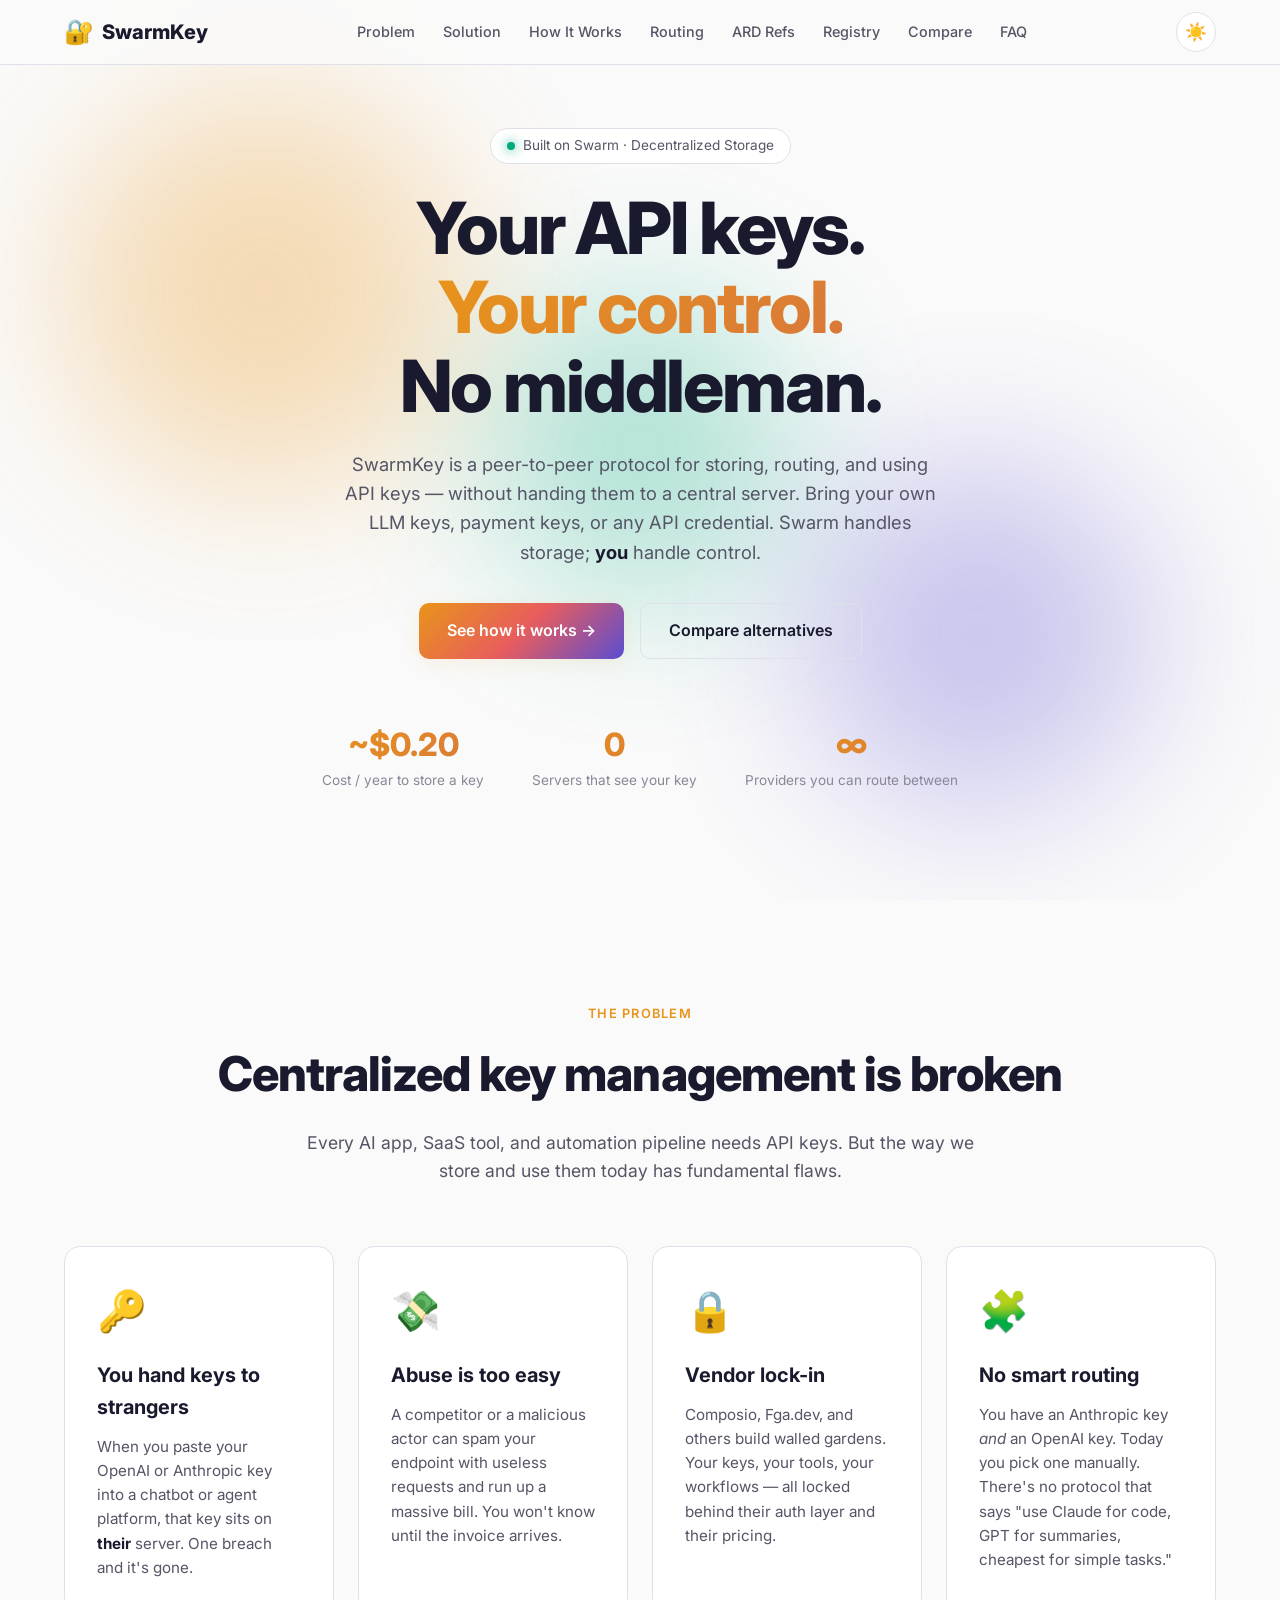
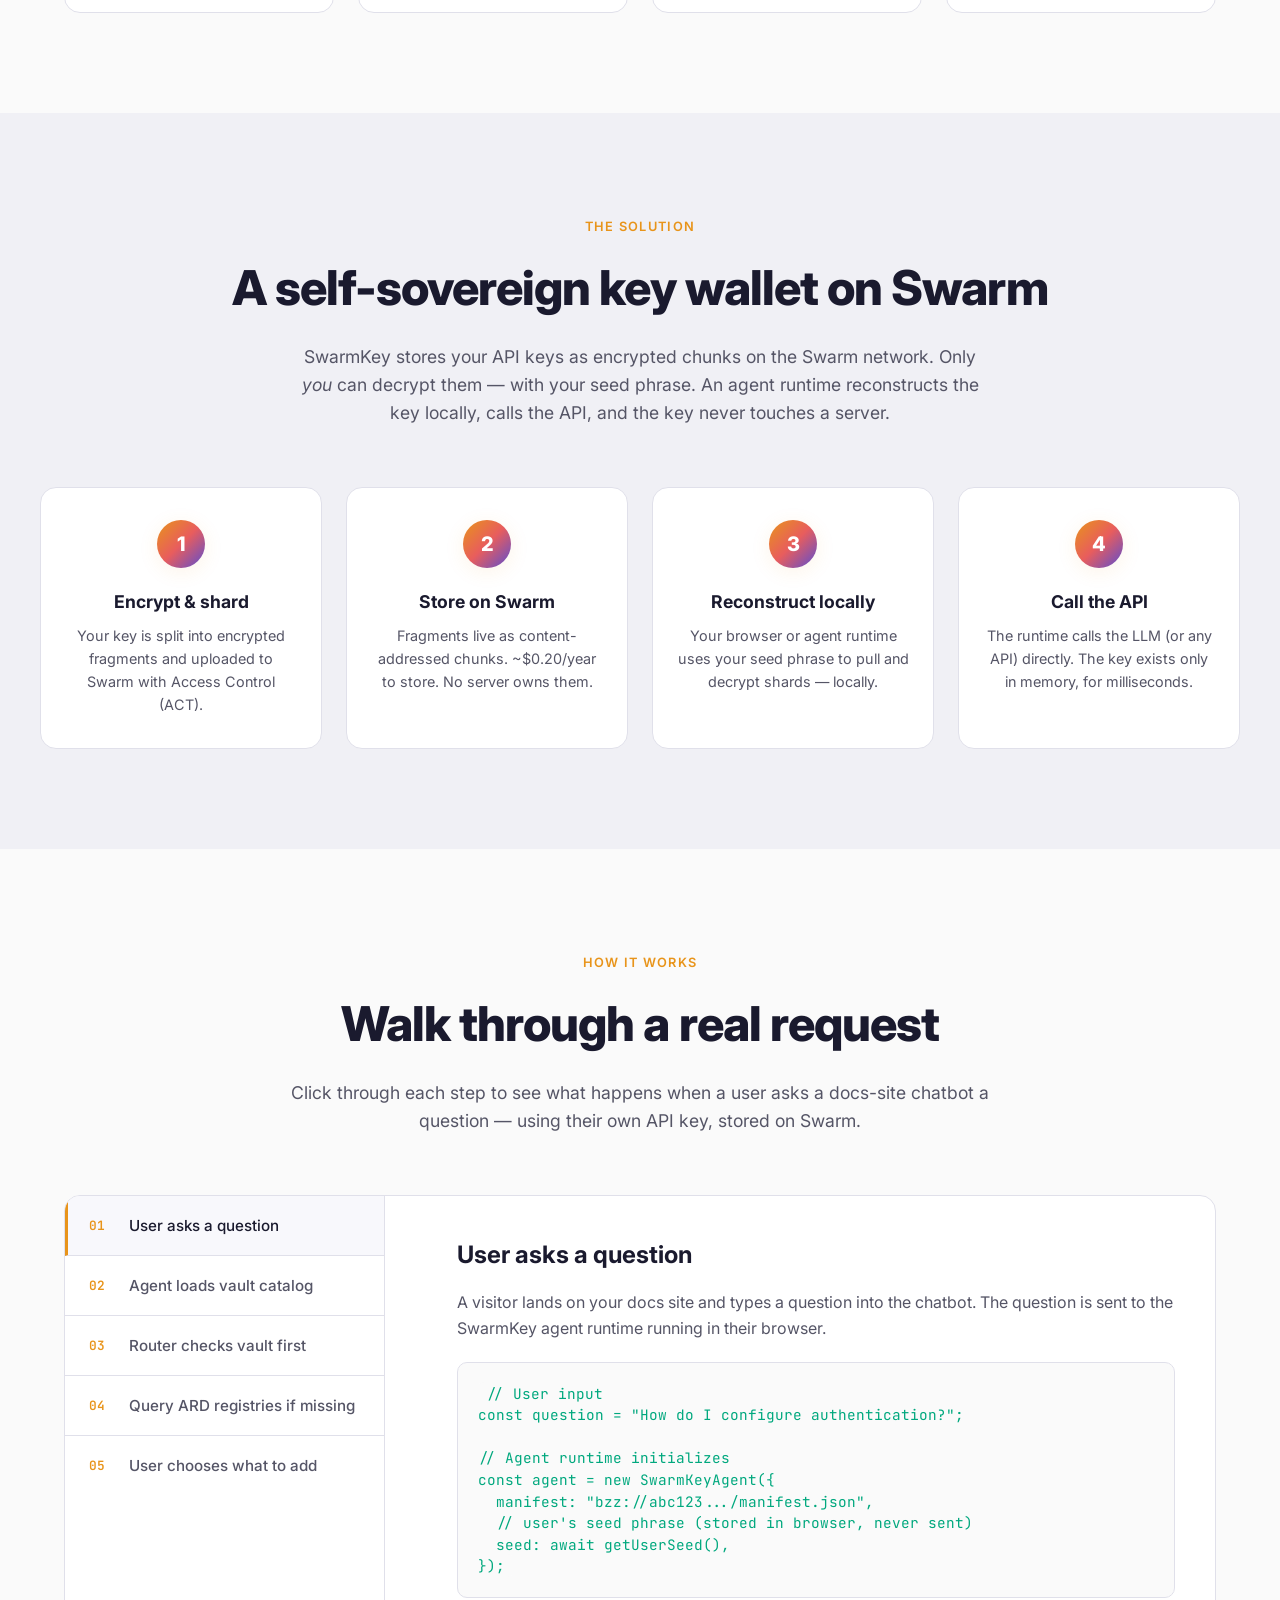
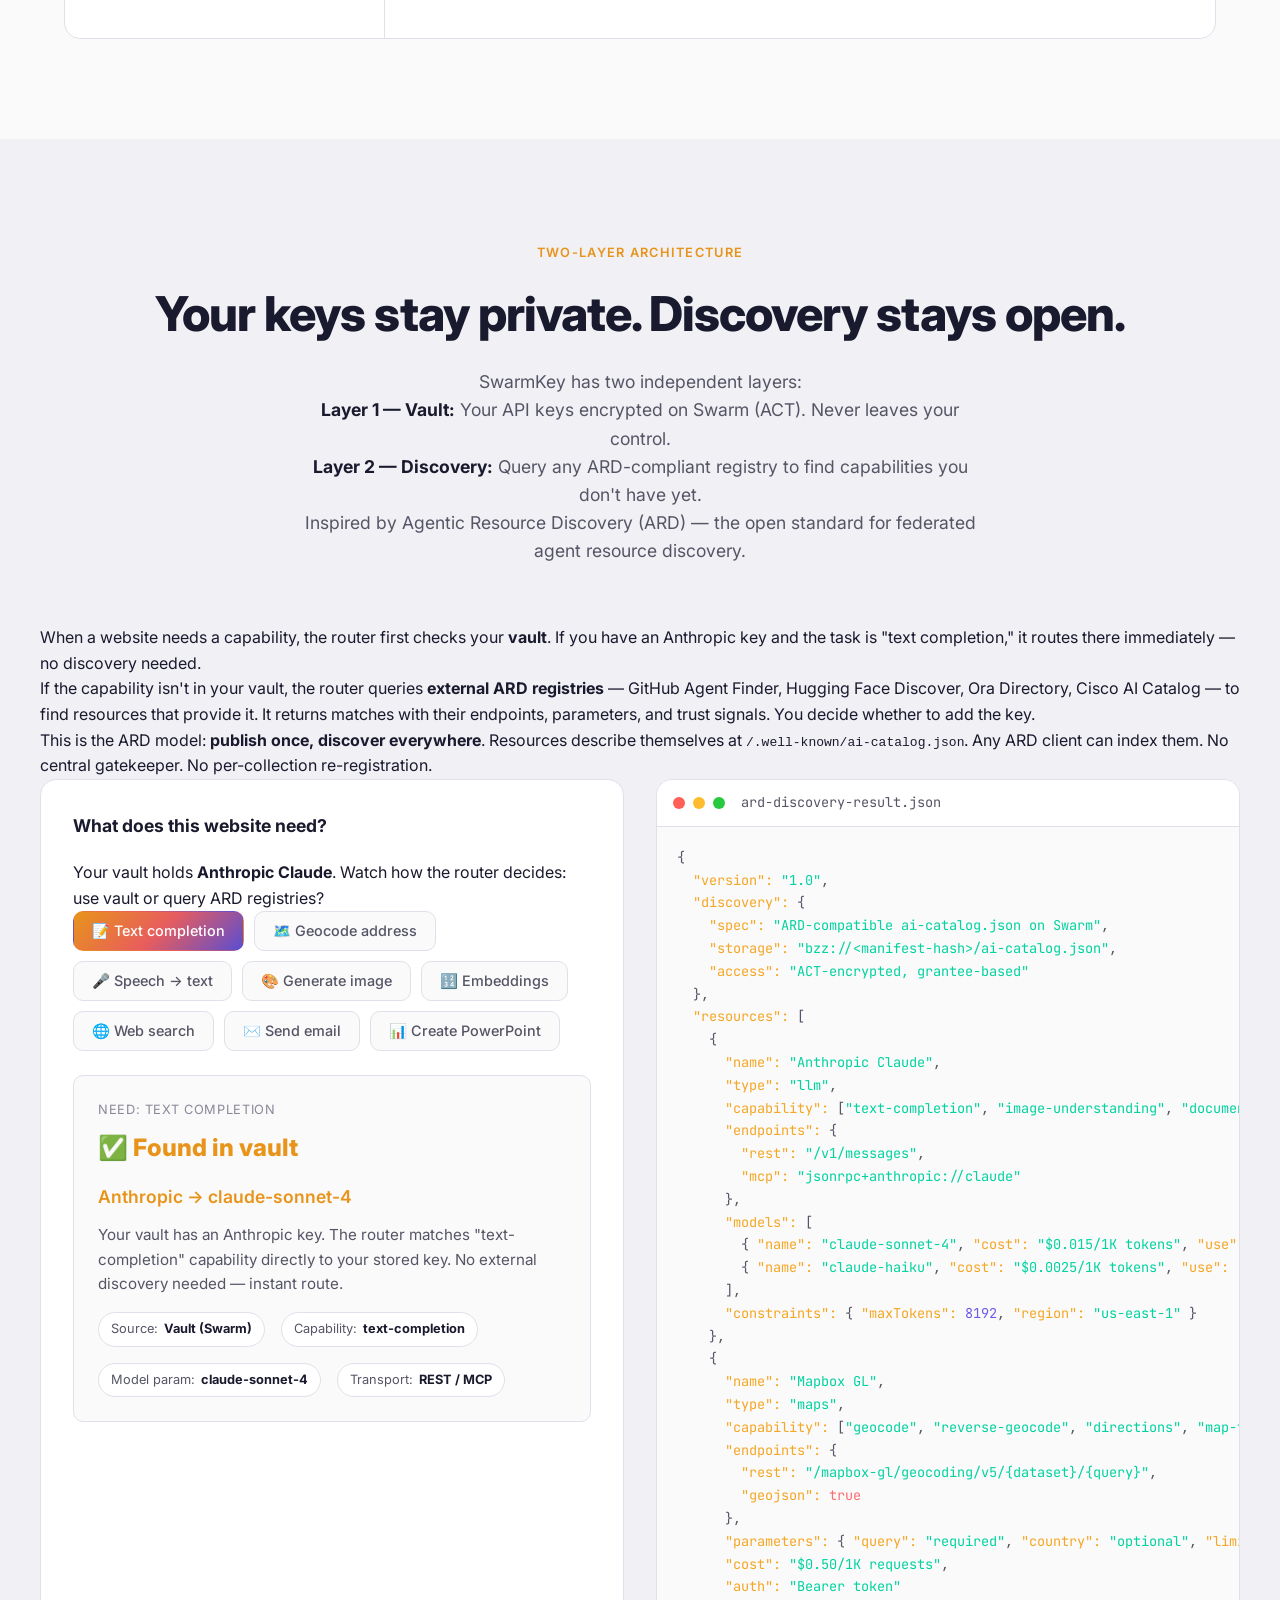
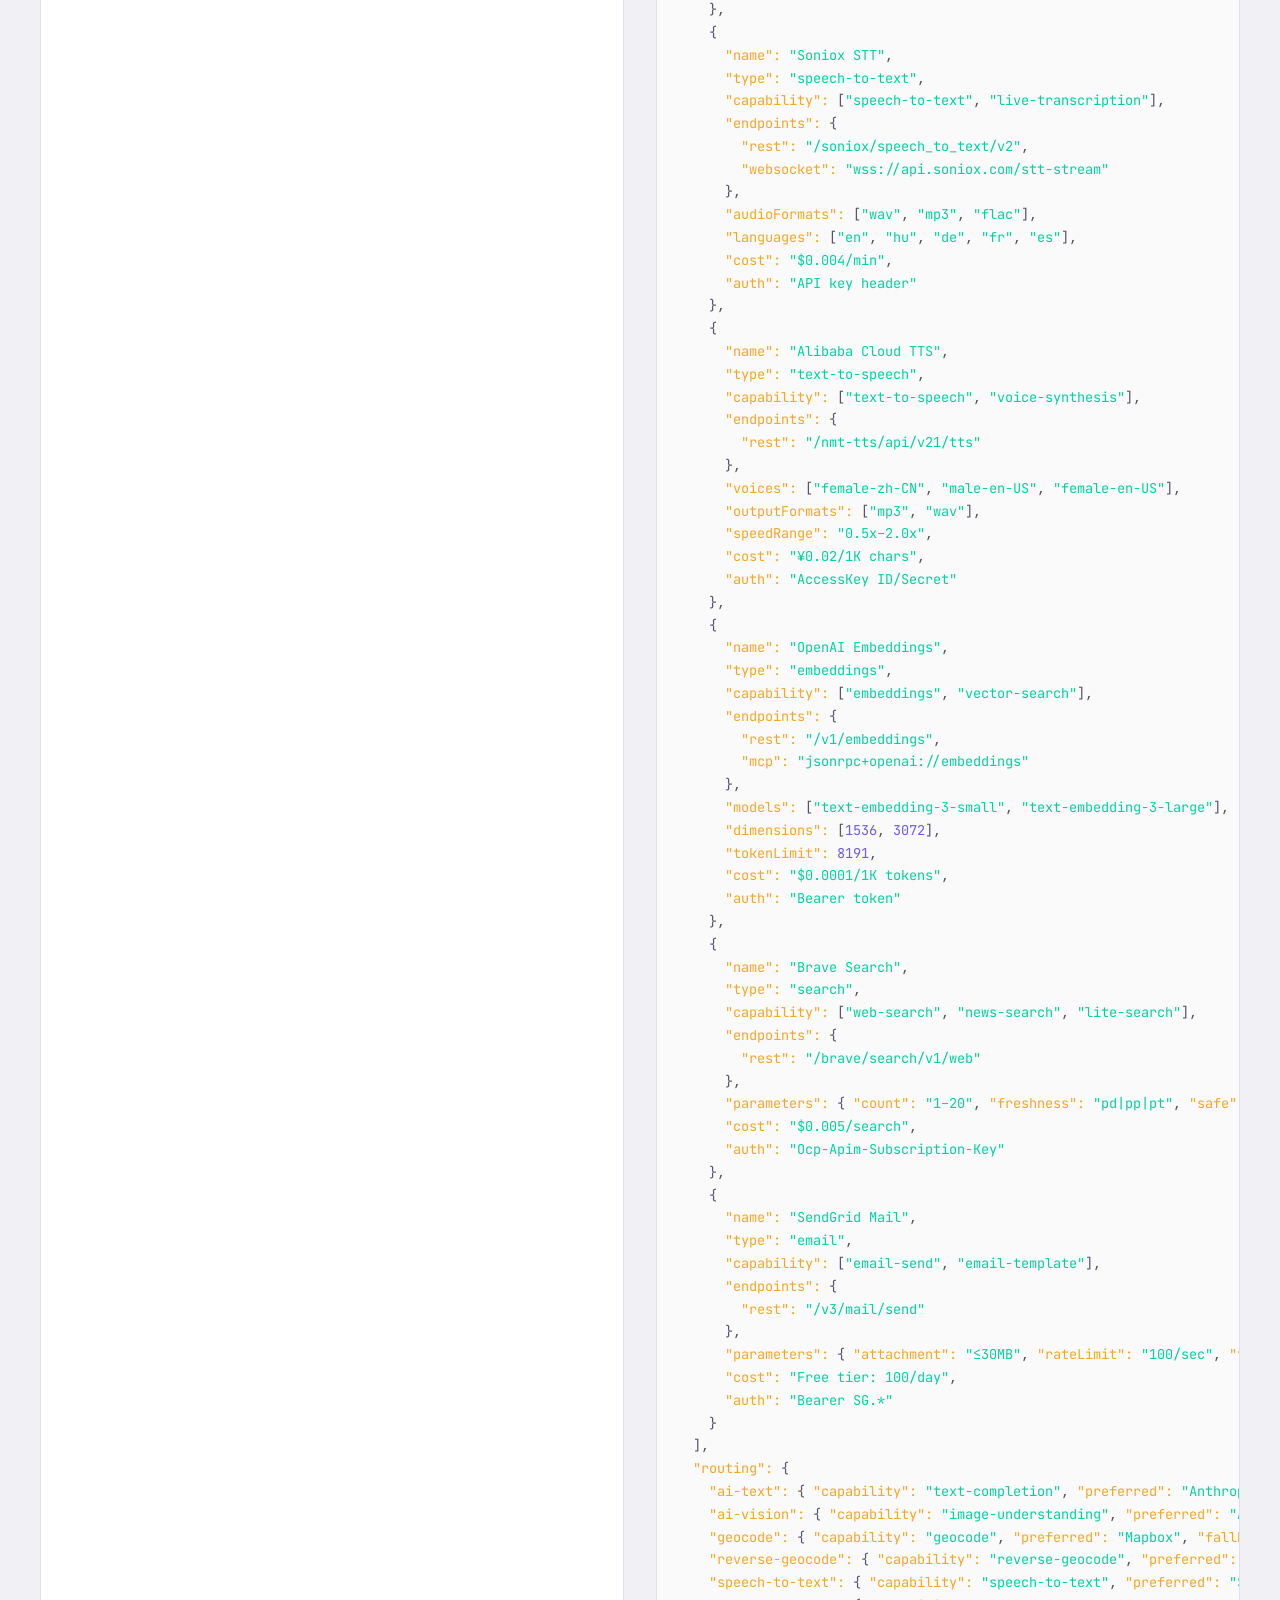
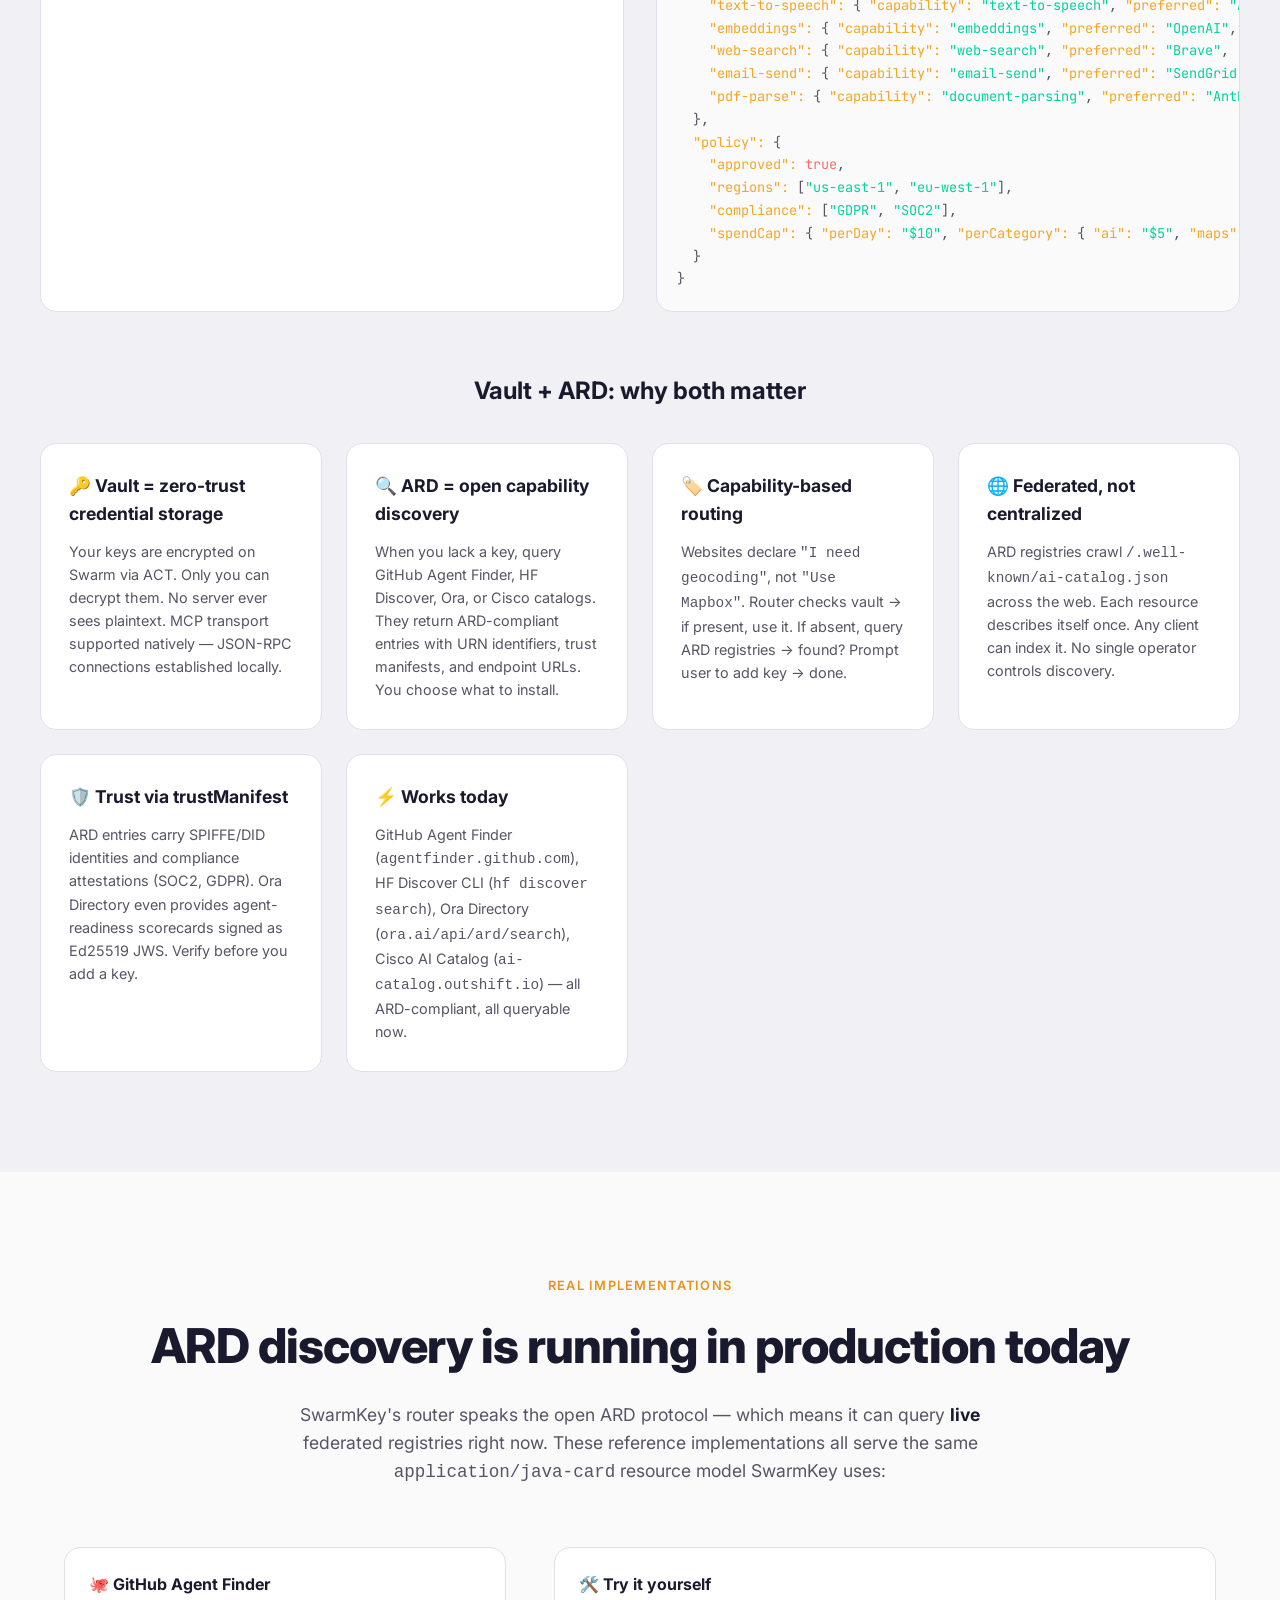
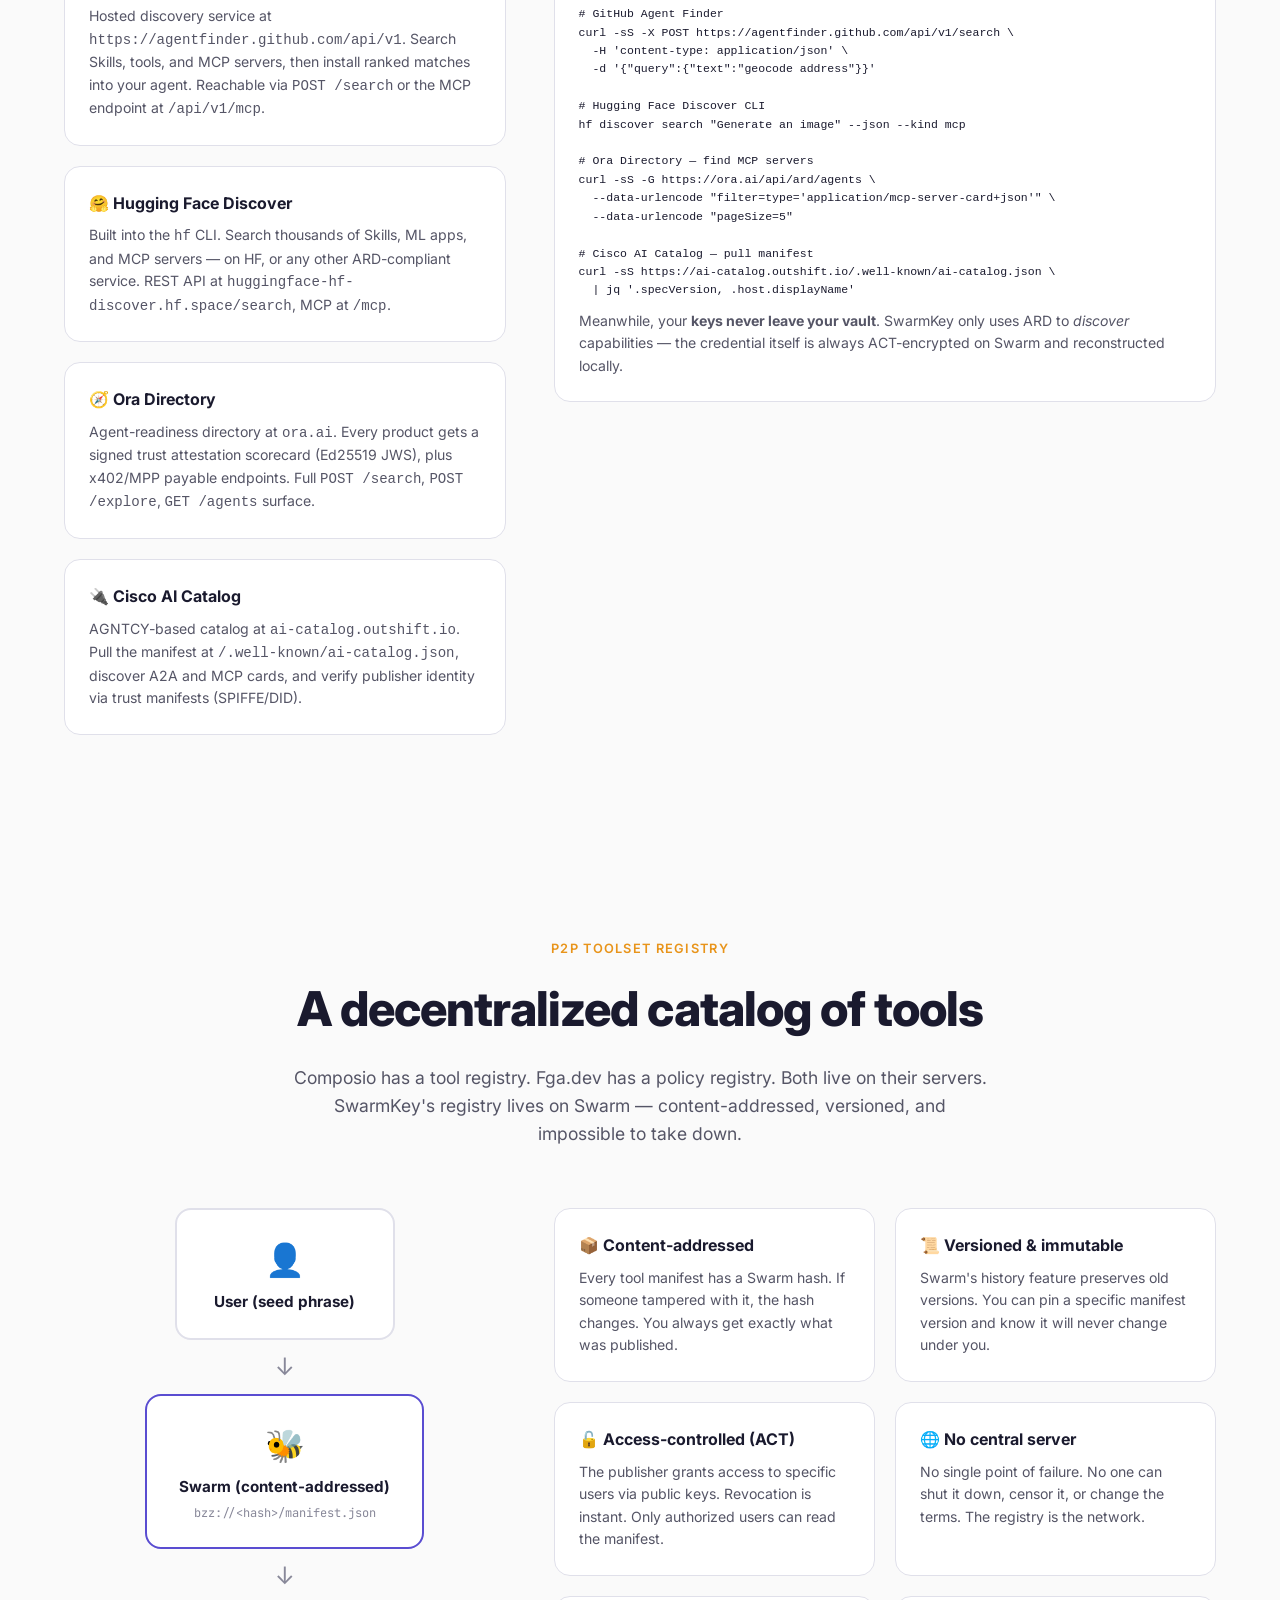
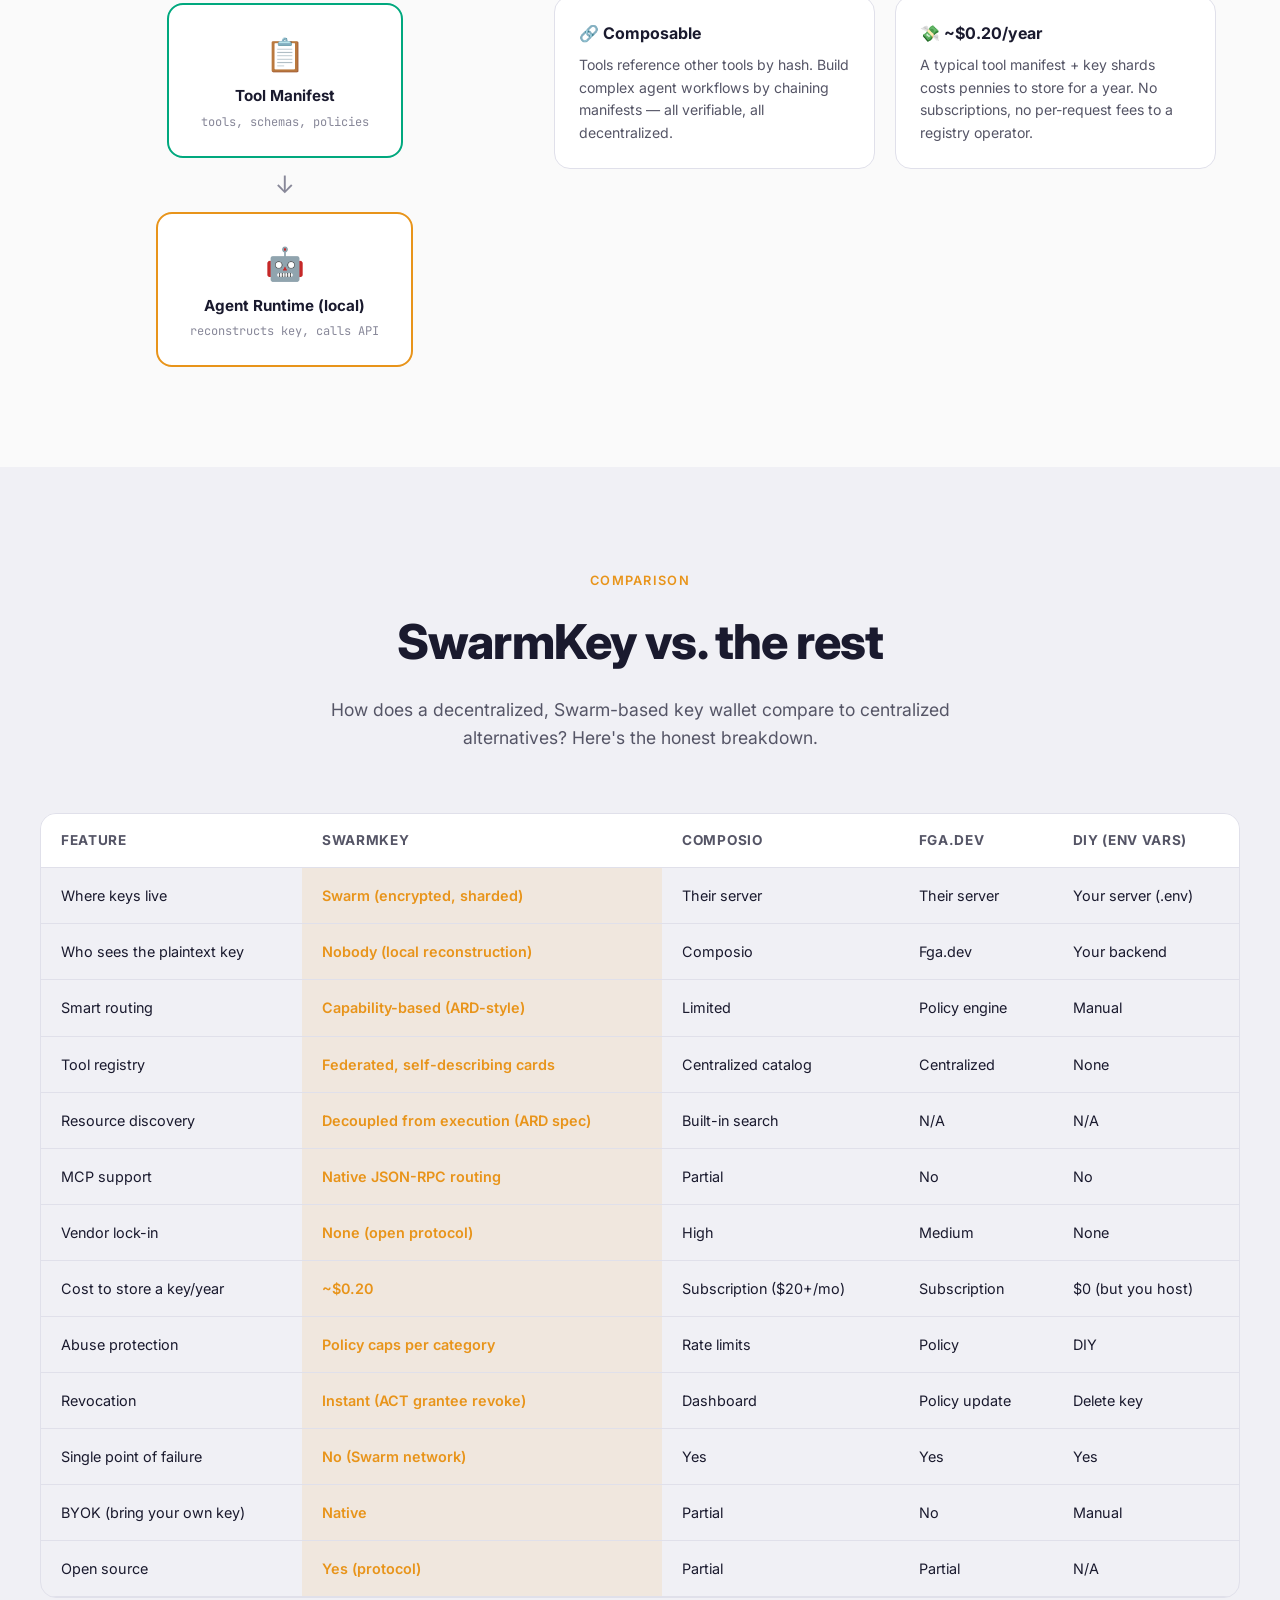
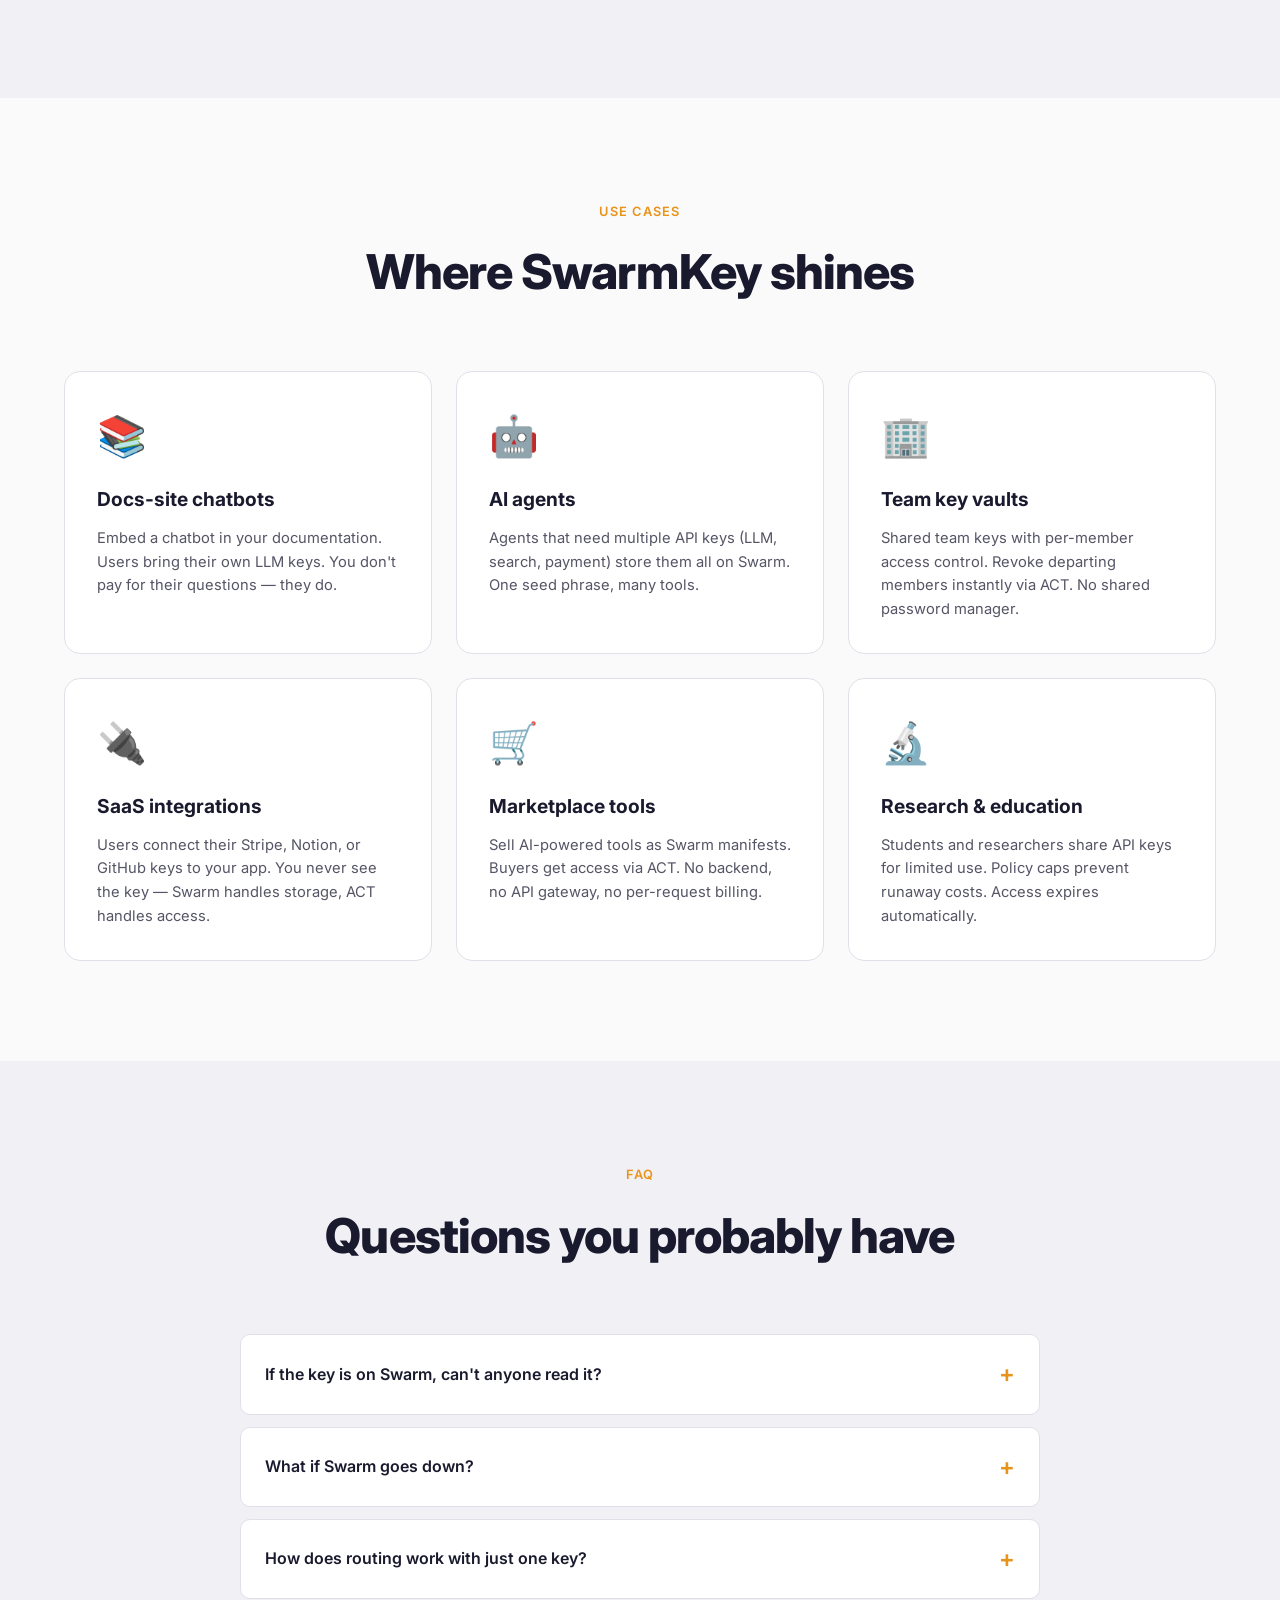
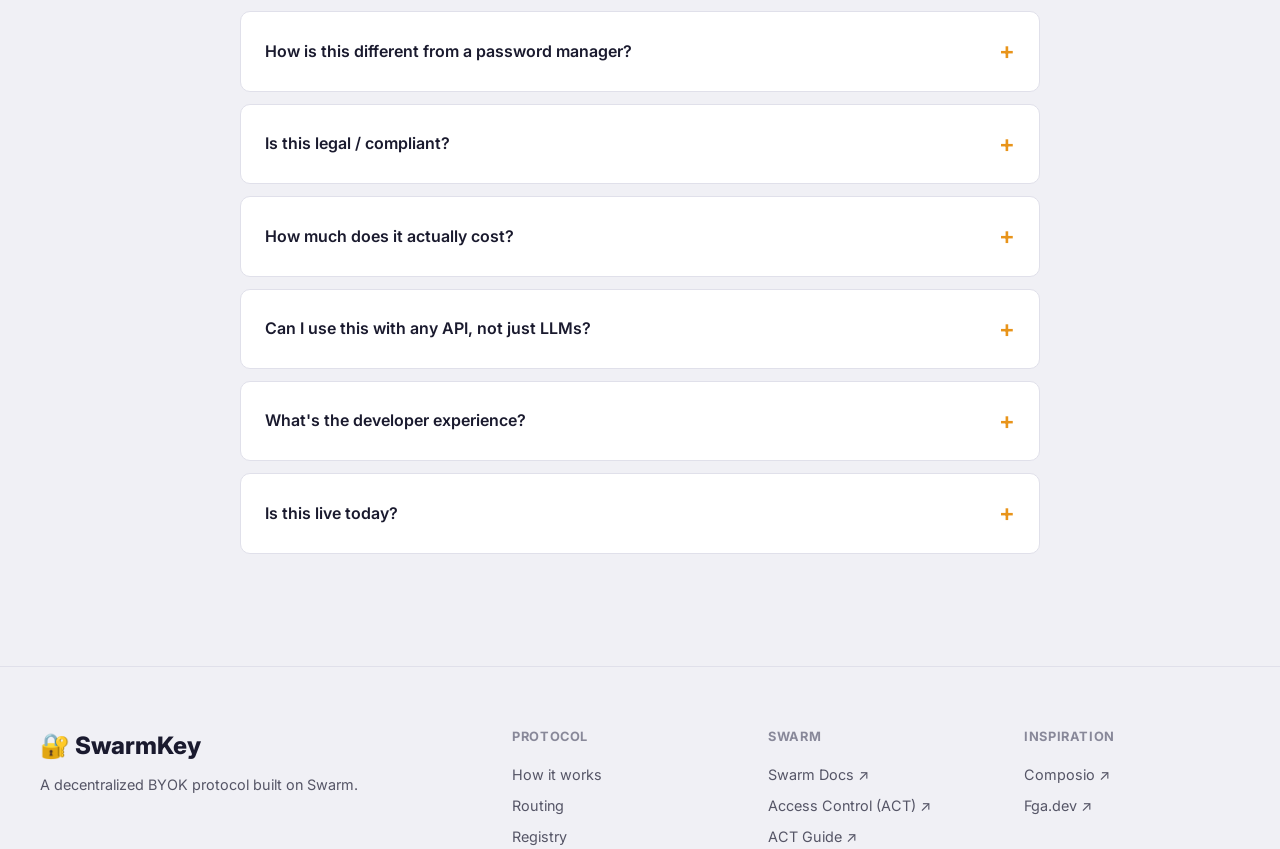
==== commit 613f08ac: "Add ARD reference implementations section with live examples" ====
--- a/index.html
+++ b/index.html
@@ -23,6 +23,7 @@
         <a href="#solution">Solution</a>
         <a href="#how">How It Works</a>
         <a href="#routing">Routing</a>
+        <a href="#ardref">ARD Refs</a>
         <a href="#registry">Registry</a>
         <a href="#compare">Compare</a>
         <a href="#faq">FAQ</a>
@@ -178,19 +179,19 @@
         </button>
         <button class="walkthrough__step" data-step="1">
           <span class="walkthrough__step-num">02</span>
-          <span class="walkthrough__step-label">Agent loads manifest</span>
+          <span class="walkthrough__step-label">Agent loads vault catalog</span>
         </button>
         <button class="walkthrough__step" data-step="2">
           <span class="walkthrough__step-num">03</span>
-          <span class="walkthrough__step-label">Key reconstructed locally</span>
+          <span class="walkthrough__step-label">Router checks vault first</span>
         </button>
         <button class="walkthrough__step" data-step="3">
           <span class="walkthrough__step-num">04</span>
-          <span class="walkthrough__step-label">Smart routing picks provider</span>
+          <span class="walkthrough__step-label">Query ARD registries if missing</span>
         </button>
         <button class="walkthrough__step" data-step="4">
           <span class="walkthrough__step-num">05</span>
-          <span class="walkthrough__step-label">API called, answer returned</span>
+          <span class="walkthrough__step-label">User chooses what to add</span>
         </button>
       </div>
       <div class="walkthrough__panel" id="walkthroughPanel">
@@ -202,28 +203,26 @@
   <!-- Smart Request Routing -->
   <section class="section section--alt" id="routing">
     <div class="section__header">
-      <span class="section__eyebrow">Federated Resource Discovery</span>
-      <h2 class="section__title">Discover. Route. Compose.</h2>
+      <span class="section__eyebrow">Two-Layer Architecture</span>
+      <h2 class="section__title">Your keys stay private. Discovery stays open.</h2>
       <p class="section__lead">
-        Inspired by <a href="https://agenticresourcediscovery.org/" target="_blank" rel="noopener">Agentic Resource Discovery (ARD)</a> —
-        SwarmKey treats every API key as a <strong>discoverable resource</strong>, not just a credential.
-        Each key publishes a <em>capability card</em>: what it does, its endpoints, its parameters, its constraints.
-        The router matches request intent to capabilities — across AI, maps, speech, data, and beyond.
+        SwarmKey has two independent layers:<br />
+        <strong>Layer 1 — Vault:</strong> Your API keys encrypted on Swarm (ACT). Never leaves your control.<br />
+        <strong>Layer 2 — Discovery:</strong> Query any ARD-compliant registry to find capabilities you don't have yet.<br />
+        Inspired by <a href="https://agenticresourcediscovery.org/" target="_blank" rel="noopener">Agentic Resource Discovery (ARD)</a> — the open standard for federated agent resource discovery.
       </p>
     </div>
 
     <div class="routing-explain">
       <div class="routing-explain__text">
         <p>
-          A website doesn't hardcode "use OpenAI." It declares: <code>"I need an AI text completion"</code>.
-          The router scans your vault's resource cards, finds the matching capability, checks parameters
-          (model, region, cost), and routes there. Same flow for Mapbox geocoding, Soniox speech-to-text,
-          or any other service — all discovered dynamically from your vault.
+          When a website needs a capability, the router first checks your <strong>vault</strong>. If you have an Anthropic key and the task is "text completion," it routes there immediately — no discovery needed.
         </p>
         <p>
-          This is <strong>federated discovery</strong>: each resource describes itself once (on Swarm, via ACT).
-          Any agent runtime can query the vault, build a policy-filtered toolbox, and compose requests.
-          No central registry, no per-collection re-registration. Just self-describing resources.
+          If the capability isn't in your vault, the router queries <strong>external ARD registries</strong> — GitHub Agent Finder, Hugging Face Discover, Ora Directory, Cisco AI Catalog — to find resources that provide it. It returns matches with their endpoints, parameters, and trust signals. You decide whether to add the key.
+        </p>
+        <p>
+          This is the ARD model: <strong>publish once, discover everywhere</strong>. Resources describe themselves at <code>/.well-known/ai-catalog.json</code>. Any ARD client can index them. No central gatekeeper. No per-collection re-registration.
         </p>
       </div>
     </div>
@@ -232,62 +231,113 @@
       <!-- Interactive router -->
       <div class="routing-demo">
         <h3>What does this website need?</h3>
-        <p class="routing-demo__hint">Your vault holds these resources. Watch how the router discovers and routes.</p>
+        <p class="routing-demo__hint">Your vault holds <strong>Anthropic Claude</strong>. Watch how the router decides: use vault or query ARD registries?</p>
         <div class="routing-demo__buttons">
-          <button class="routing-btn is-active" data-request="ai-text">📝 AI text completion</button>
-          <button class="routing-btn" data-request="ai-vision">🖼️ AI image understanding</button>
+          <button class="routing-btn is-active" data-request="ai-text">📝 Text completion</button>
           <button class="routing-btn" data-request="geocode">🗺️ Geocode address</button>
-          <button class="routing-btn" data-request="reverse-geocode">📍 Reverse geocode</button>
           <button class="routing-btn" data-request="speech-to-text">🎤 Speech → text</button>
-          <button class="routing-btn" data-request="text-to-speech">🔊 Text → speech</button>
-          <button class="routing-btn" data-request="embeddings">🔢 Generate embeddings</button>
+          <button class="routing-btn" data-request="image-gen">🎨 Generate image</button>
+          <button class="routing-btn" data-request="embeddings">🔢 Embeddings</button>
           <button class="routing-btn" data-request="web-search">🌐 Web search</button>
           <button class="routing-btn" data-request="email-send">✉️ Send email</button>
-          <button class="routing-btn" data-request="pdf-parse">📄 Parse PDF table</button>
+          <button class="routing-btn" data-request="pptx-create">📊 Create PowerPoint</button>
         </div>
         <div class="routing-demo__result" id="routingResult">
           <!-- Filled by JS -->
         </div>
       </div>
 
-      <!-- Resource catalog -->
+      <!-- Live ARD entries -->
       <div class="routing-code">
         <div class="routing-code__header">
           <span class="routing-code__dot" style="background:#ff5f56"></span>
           <span class="routing-code__dot" style="background:#ffbd2e"></span>
           <span class="routing-code__dot" style="background:#27c93f"></span>
-          <span class="routing-code__name">ai-catalog.json</span>
+          <span class="routing-code__name">ard-discovery-result.json</span>
         </div>
         <pre class="routing-code__block"><code id="policyCode"></code></pre>
       </div>
     </div>
 
     <div class="routing-why">
-      <h3>Why federated discovery beats hardcoded routing</h3>
+      <h3>Vault + ARD: why both matter</h3>
       <div class="routing-why__grid">
         <div class="routing-why__card">
-          <h4>🏷️ Capability-based, not provider-based</h4>
-          <p>Websites declare <em>what</em> they need ("geocode this address"), not <em>who</em> provides it. The router matches capabilities to your vault's resources. Swap Mapbox for Google? Update one card, everything adapts.</p>
+          <h4>🔑 Vault = zero-trust credential storage</h4>
+          <p>Your keys are encrypted on Swarm via ACT. Only you can decrypt them. No server ever sees plaintext. MCP transport supported natively — JSON-RPC connections established locally.</p>
         </div>
         <div class="routing-why__card">
-          <h4>📋 Self-describing resources</h4>
-          <p>Each key publishes a capability card: endpoints, parameters, supported models, cost, region. Like ARD's <code>ai-catalog.json</code> but stored on Swarm with ACT encryption. No central gatekeeper.</p>
+          <h4>🔍 ARD = open capability discovery</h4>
+          <p>When you lack a key, query GitHub Agent Finder, HF Discover, Ora, or Cisco catalogs. They return ARD-compliant entries with URN identifiers, trust manifests, and endpoint URLs. You choose what to install.</p>
         </div>
         <div class="routing-why__card">
-          <h4>🔀 MCP-native routing</h4>
-          <p>Resources can expose MCP servers alongside REST APIs. The router detects MCP endpoints and connects via JSON-RPC automatically. One manifest, multiple transport protocols.</p>
+          <h4>🏷️ Capability-based routing</h4>
+          <p>Websites declare <code>"I need geocoding"</code>, not <code>"Use Mapbox"</code>. Router checks vault → if present, use it. If absent, query ARD registries → found? Prompt user to add key → done.</p>
         </div>
         <div class="routing-why__card">
-          <h4>🧩 Gap detection &amp; fallbacks</h4>
-          <p>No Maps key? The router knows and either suggests adding one, uses a workaround (Claude can describe locations), or returns a structured error the UI can handle gracefully.</p>
+          <h4>🌐 Federated, not centralized</h4>
+          <p>ARD registries crawl <code>/.well-known/ai-catalog.json</code> across the web. Each resource describes itself once. Any client can index it. No single operator controls discovery.</p>
         </div>
         <div class="routing-why__card">
-          <h4>🏛️ Policy-filtered toolbox</h4>
-          <p>Like ARD discovery services, SwarmKey builds a policy-filtered toolbox: approved resources only, cost caps, region constraints, compliance rules. The client's tool search ranks over this curated set.</p>
+          <h4>🛡️ Trust via trustManifest</h4>
+          <p>ARD entries carry SPIFFE/DID identities and compliance attestations (SOC2, GDPR). Ora Directory even provides agent-readiness scorecards signed as Ed25519 JWS. Verify before you add a key.</p>
         </div>
         <div class="routing-why__card">
-          <h4>🌐 Works with any stack</h4>
-          <p>LLM keys (Anthropic, OpenAI, Ollama, OpenRouter), Maps (Mapbox, Google), STT (Soniox, Alibaba), TTS, email (SendGrid, AWS SES), search (Brave, SerpAPI) — all described uniformly, routed identically.</p>
+          <h4>⚡ Works today</h4>
+          <p>GitHub Agent Finder (<code>agentfinder.github.com</code>), HF Discover CLI (<code>hf discover search</code>), Ora Directory (<code>ora.ai/api/ard/search</code>), Cisco AI Catalog (<code>ai-catalog.outshift.io</code>) — all ARD-compliant, all queryable now.</p>
+        </div>
+      </div>
+    </div>
+  </section>
+
+  <!-- Live ARD Reference Implementations -->
+  <section class="section" id="ardref">
+    <div class="section__header">
+      <span class="section__eyebrow">Real Implementations</span>
+      <h2 class="section__title">ARD discovery is running in production today</h2>
+      <p class="section__lead">
+        SwarmKey's router speaks the open <a href="https://agenticresourcediscovery.org/spec/" target="_blank" rel="noopener">ARD protocol</a> — which means it can query <strong>live</strong> federated registries right now. These reference implementations all serve the same <code>application/java-card</code> resource model SwarmKey uses:
+      </p>
+    </div>
+    <div class="registry-layout">
+      <div class="registry-features">
+        <div class="registry-feature">
+          <h3>🐙 GitHub Agent Finder</h3>
+          <p>Hosted discovery service at <code>https://agentfinder.github.com/api/v1</code>. Search Skills, tools, and MCP servers, then install ranked matches into your agent. Reachable via <code>POST /search</code> or the MCP endpoint at <code>/api/v1/mcp</code>.</p>
+        </div>
+        <div class="registry-feature">
+          <h3>🤗 Hugging Face Discover</h3>
+          <p>Built into the <code>hf</code> CLI. Search thousands of Skills, ML apps, and MCP servers — on HF, or any other ARD-compliant service. REST API at <code>huggingface-hf-discover.hf.space/search</code>, MCP at <code>/mcp</code>.</p>
+        </div>
+        <div class="registry-feature">
+          <h3>🧭 Ora Directory</h3>
+          <p>Agent-readiness directory at <code>ora.ai</code>. Every product gets a signed trust attestation scorecard (Ed25519 JWS), plus x402/MPP payable endpoints. Full <code>POST /search</code>, <code>POST /explore</code>, <code>GET /agents</code> surface.</p>
+        </div>
+        <div class="registry-feature">
+          <h3>🔌 Cisco AI Catalog</h3>
+          <p>AGNTCY-based catalog at <code>ai-catalog.outshift.io</code>. Pull the manifest at <code>/.well-known/ai-catalog.json</code>, discover A2A and MCP cards, and verify publisher identity via trust manifests (SPIFFE/DID).</p>
+        </div>
+      </div>
+      <div class="registry-features">
+        <div class="registry-feature">
+          <h3>🛠️ Try it yourself</h3>
+          <pre class="walkthrough__code" style="margin:0;font-size:0.72rem;"><code># GitHub Agent Finder
+curl -sS -X POST https://agentfinder.github.com/api/v1/search \
+  -H 'content-type: application/json' \
+  -d '{"query":{"text":"geocode address"}}'
+
+# Hugging Face Discover CLI
+hf discover search "Generate an image" --json --kind mcp
+
+# Ora Directory — find MCP servers
+curl -sS -G https://ora.ai/api/ard/agents \
+  --data-urlencode "filter=type='application/mcp-server-card+json'" \
+  --data-urlencode "pageSize=5"
+
+# Cisco AI Catalog — pull manifest
+curl -sS https://ai-catalog.outshift.io/.well-known/ai-catalog.json \
+  | jq '.specVersion, .host.displayName'</code></pre>
+          <p style="margin-top:10px;">Meanwhile, your <strong>keys never leave your vault</strong>. SwarmKey only uses ARD to <em>discover</em> capabilities — the credential itself is always ACT-encrypted on Swarm and reconstructed locally.</p>
         </div>
       </div>
     </div>
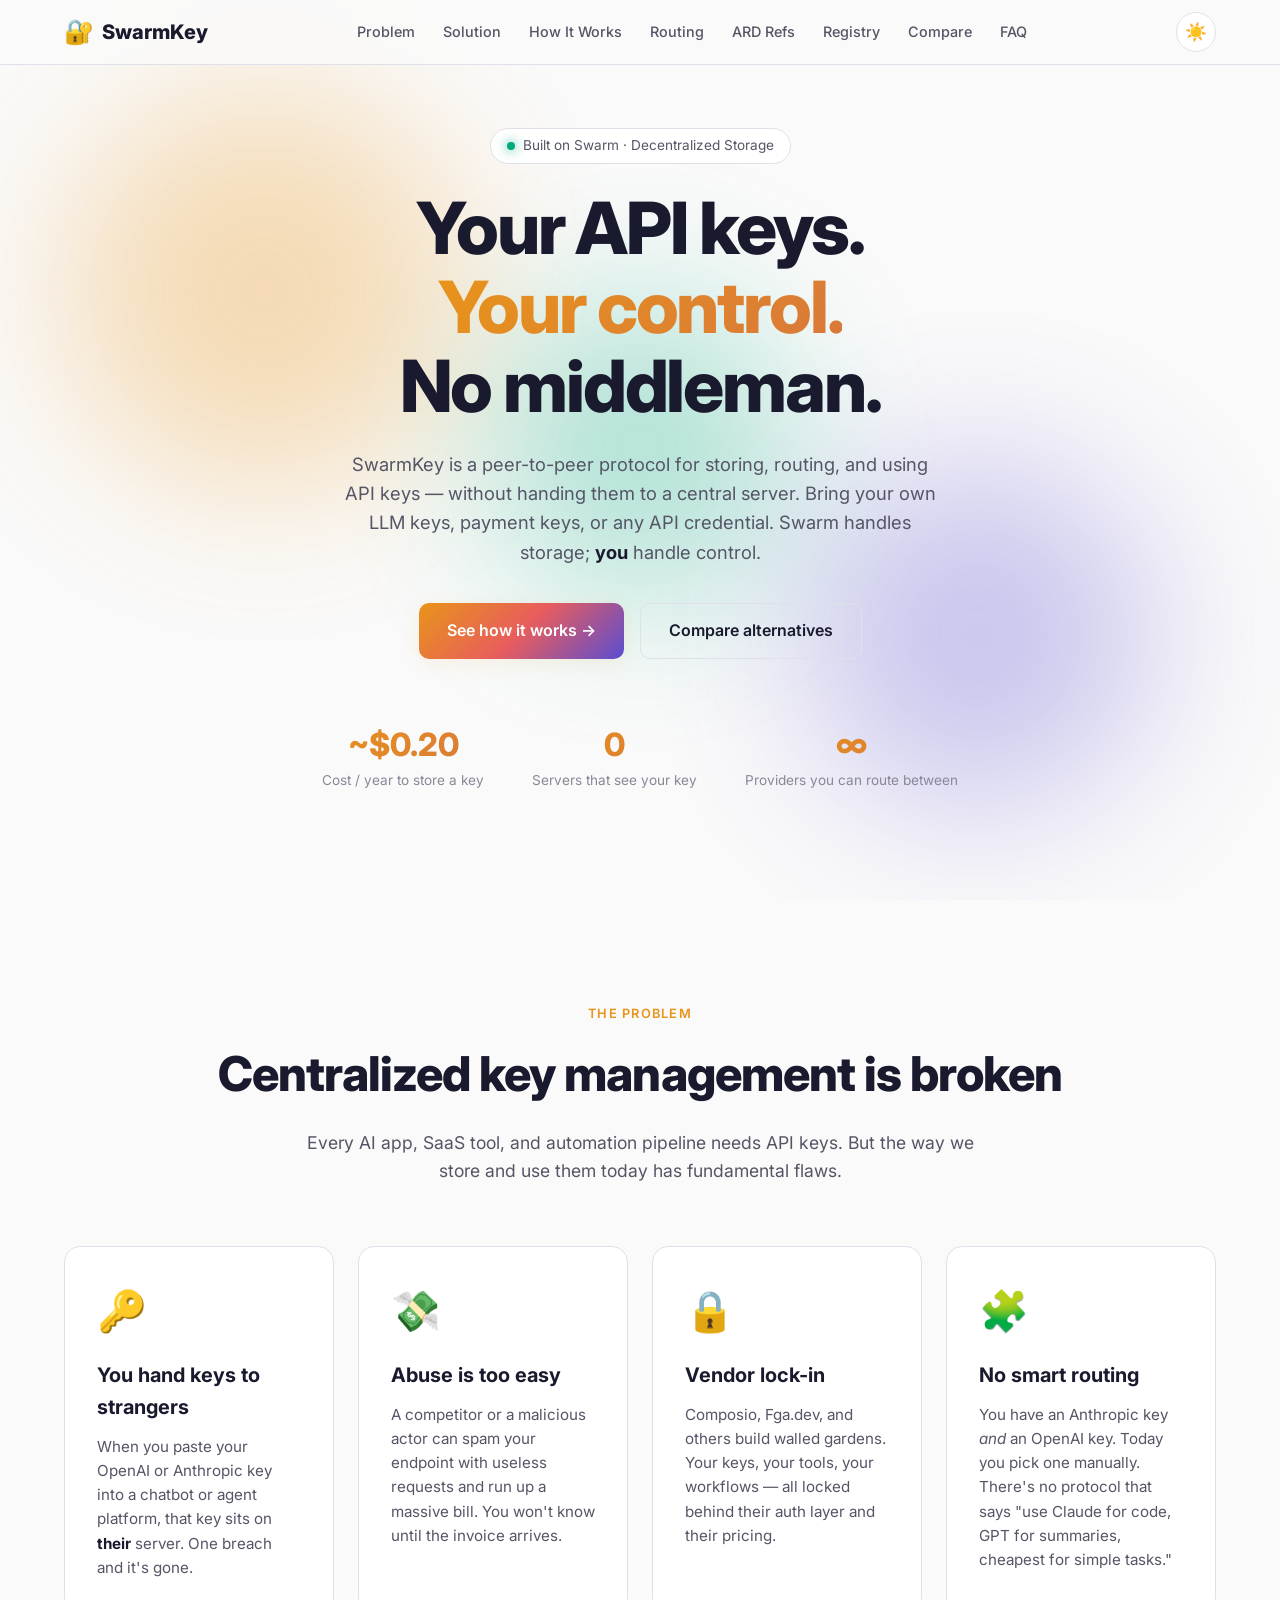
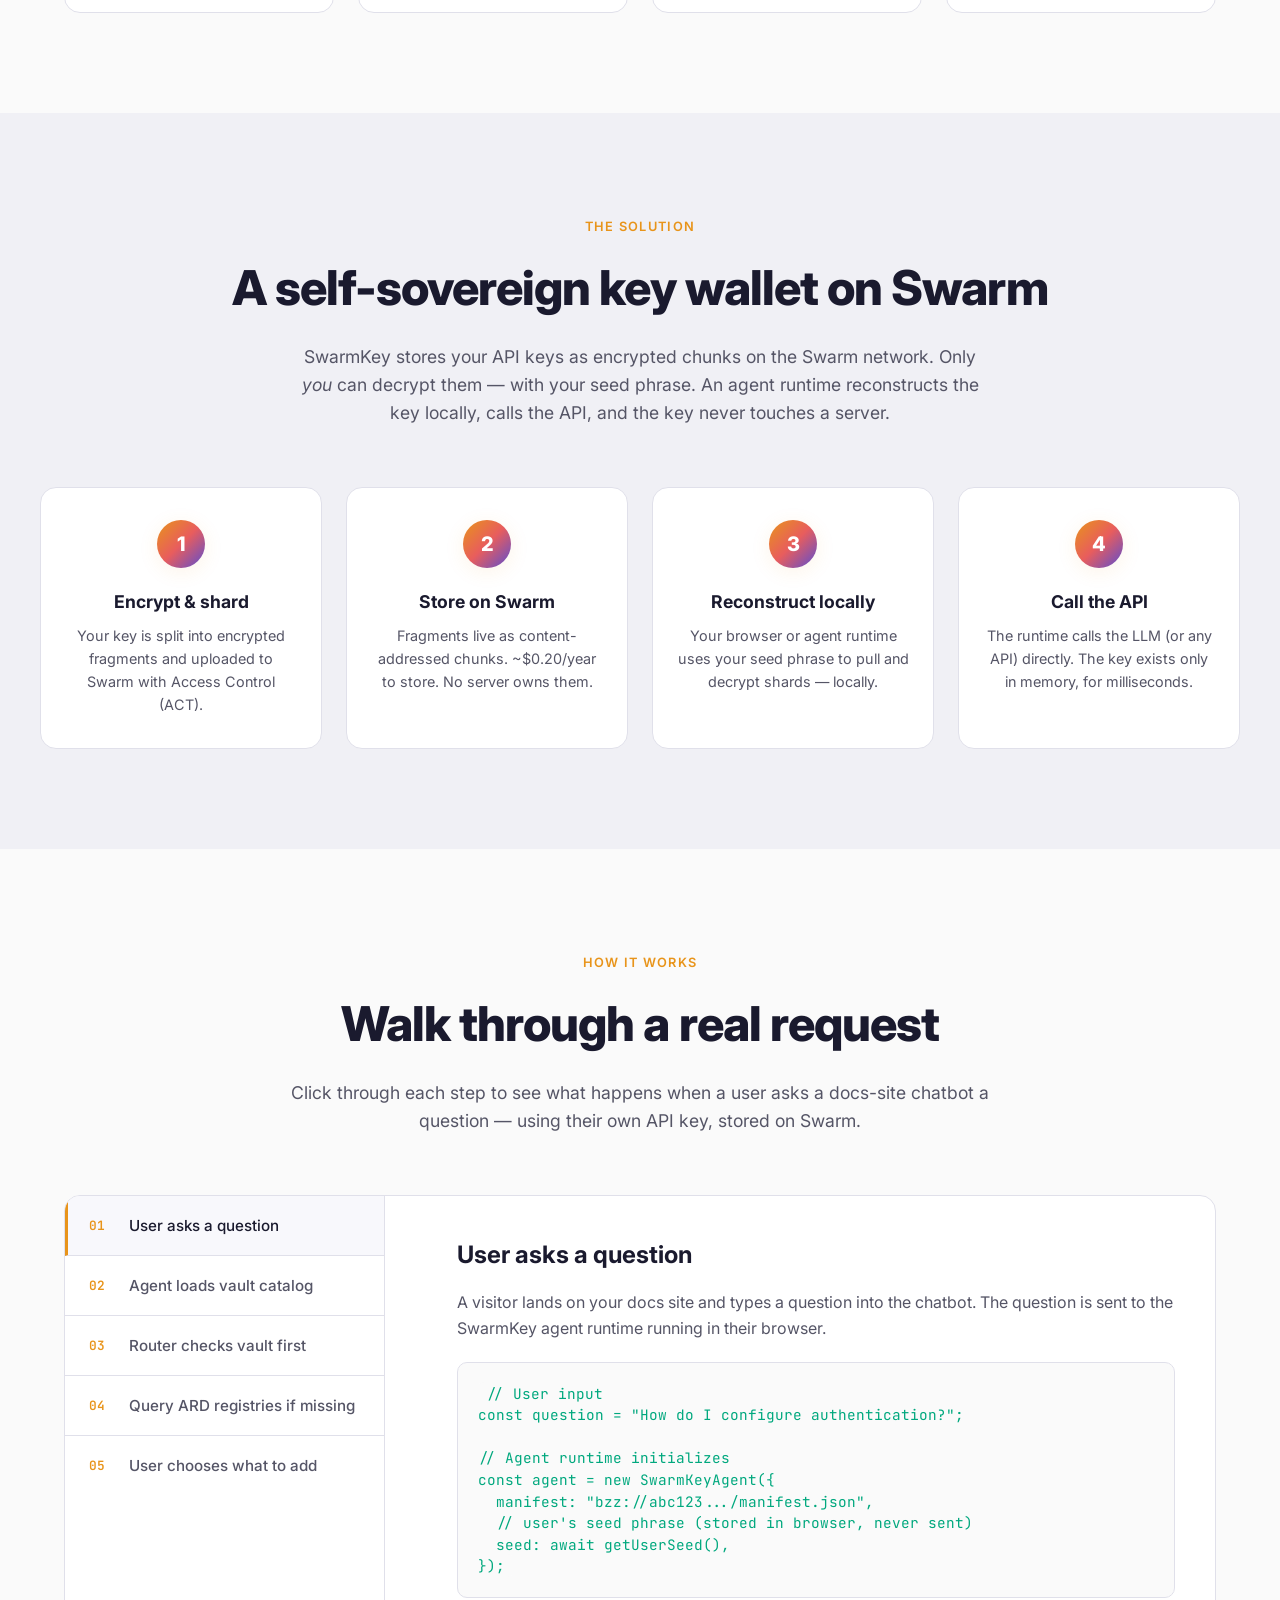
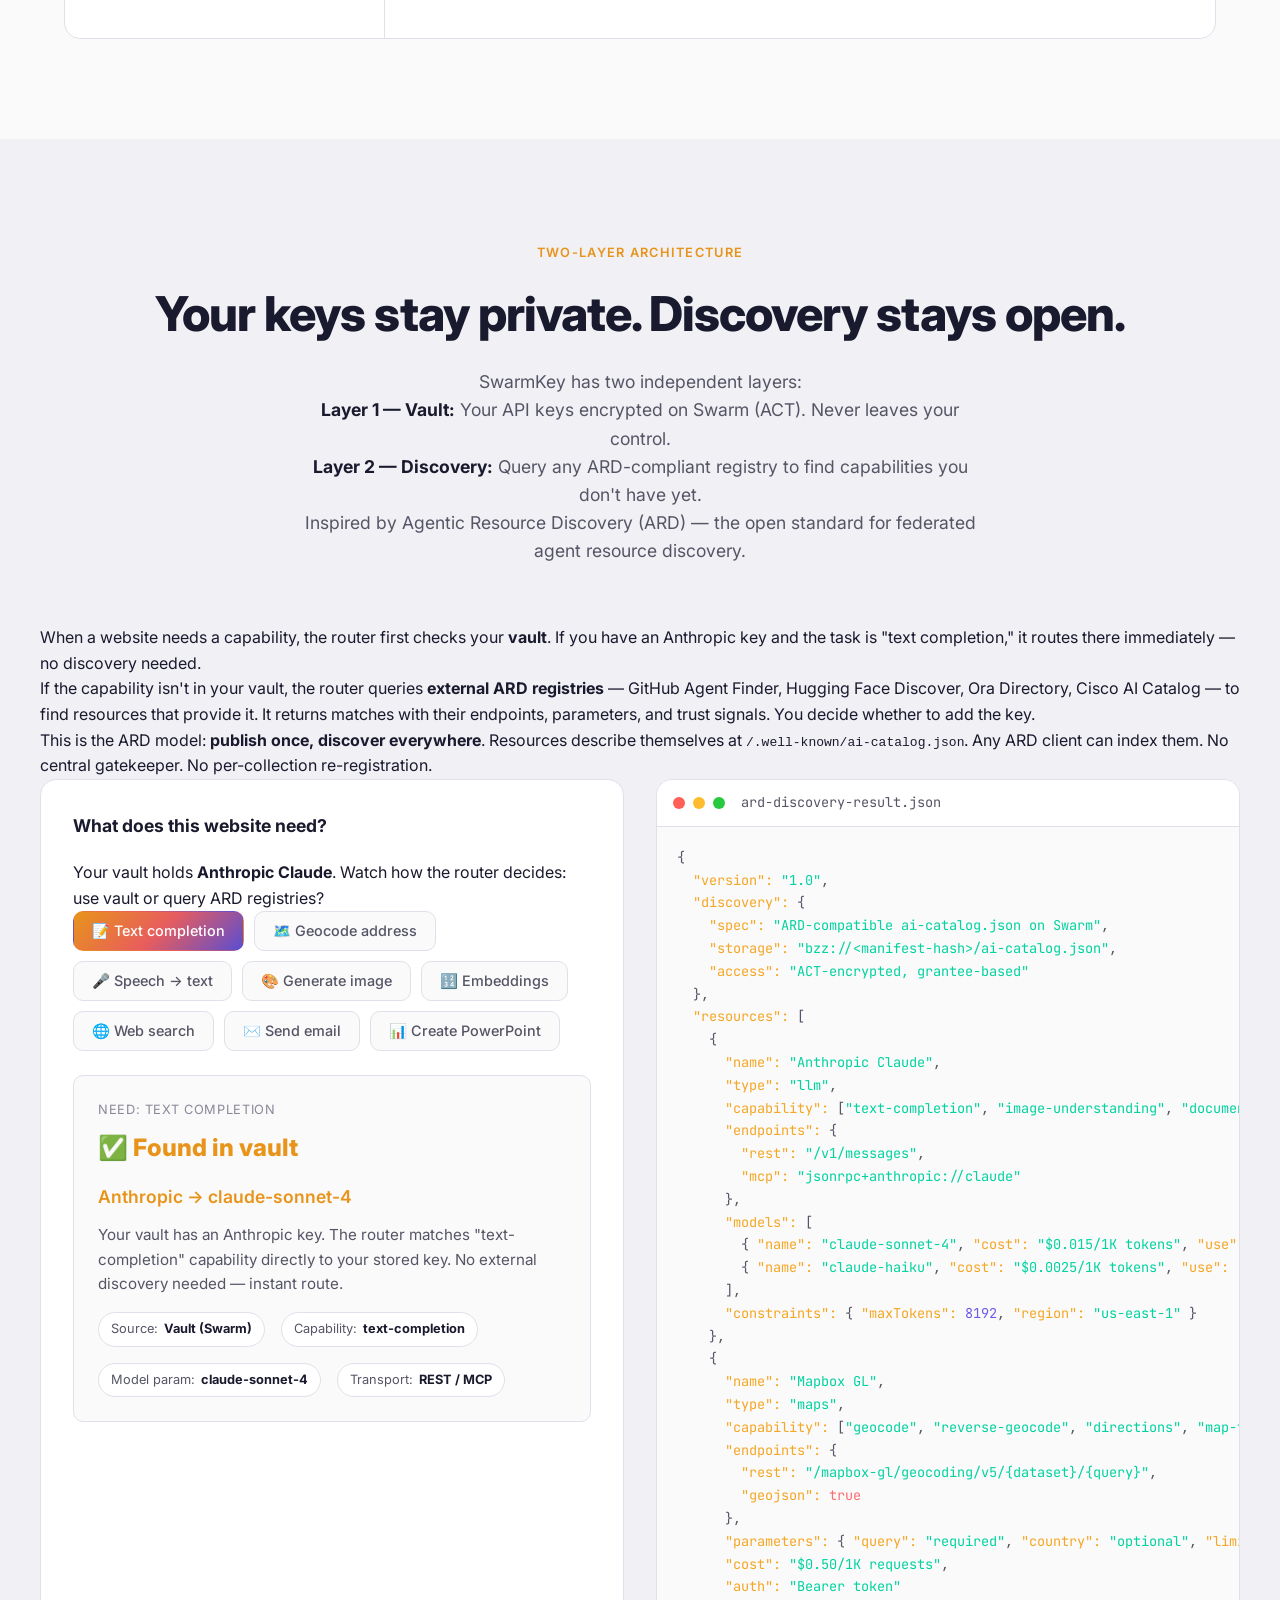
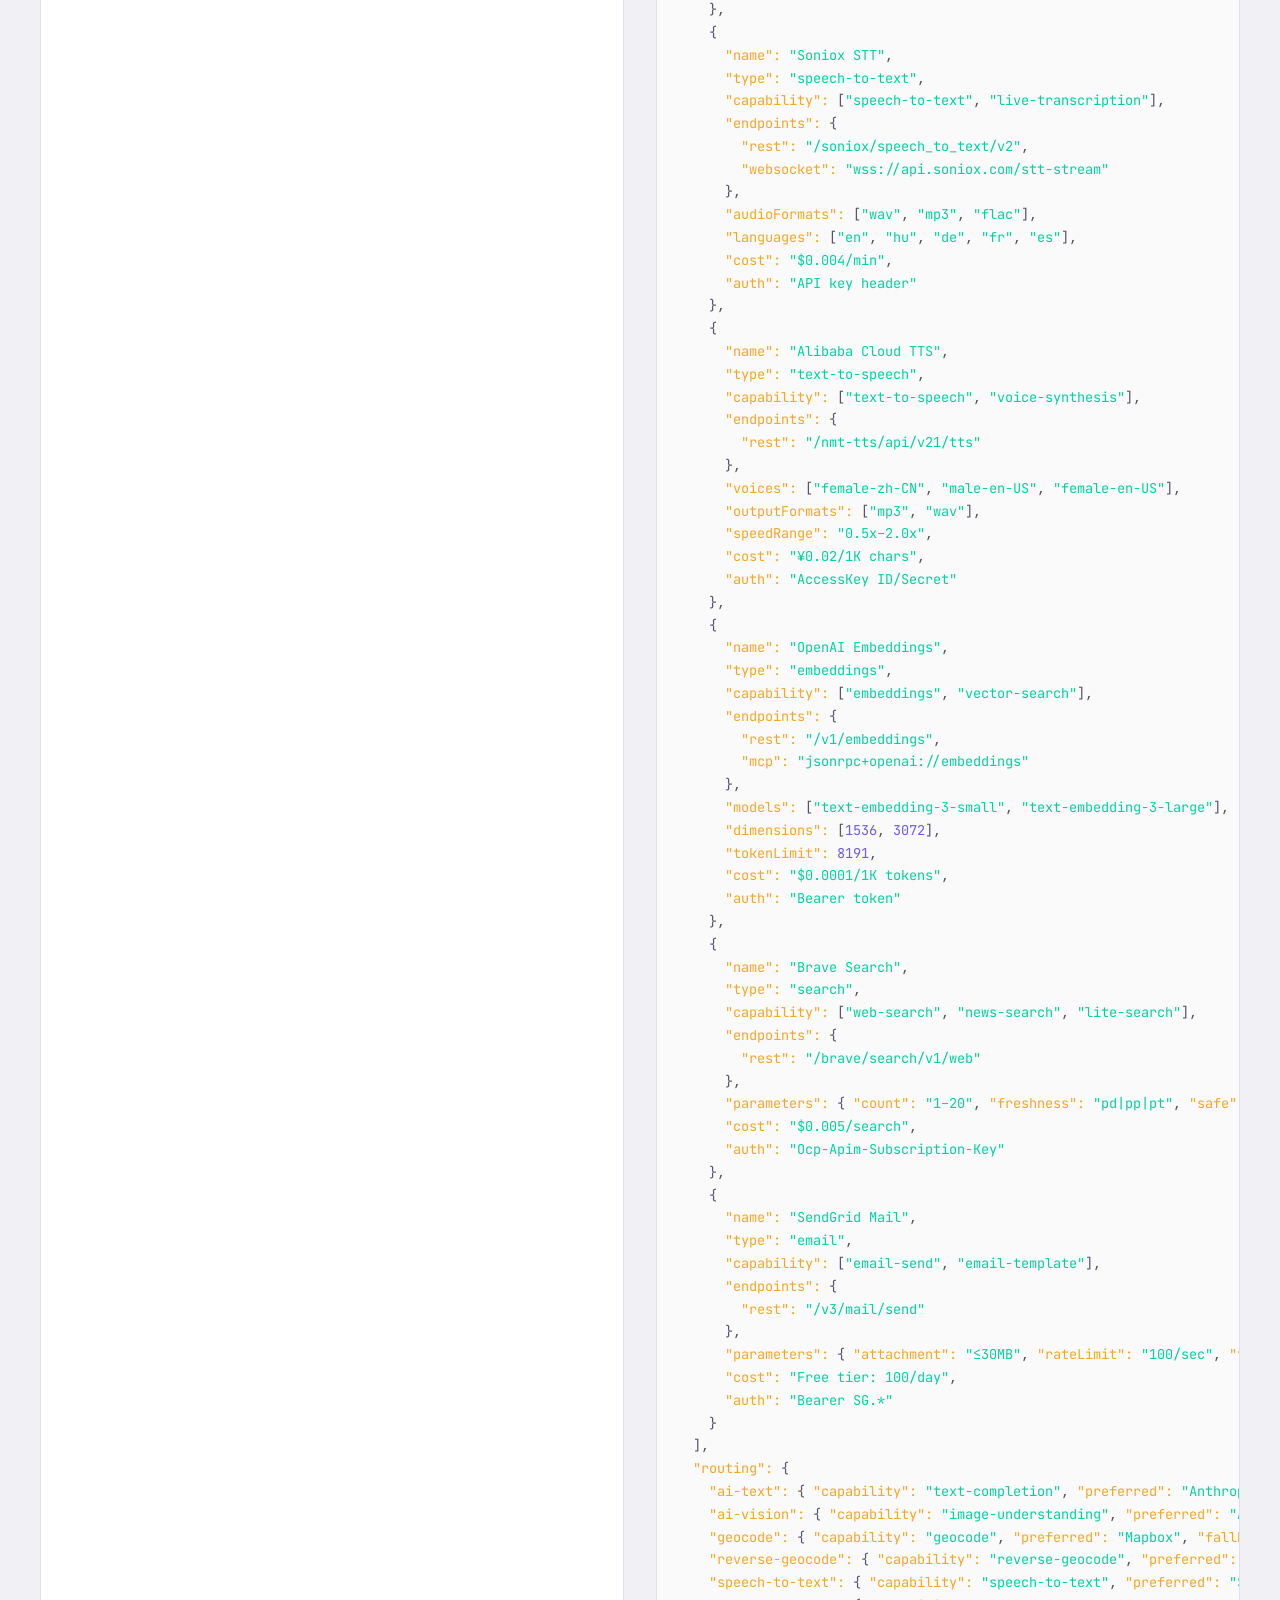
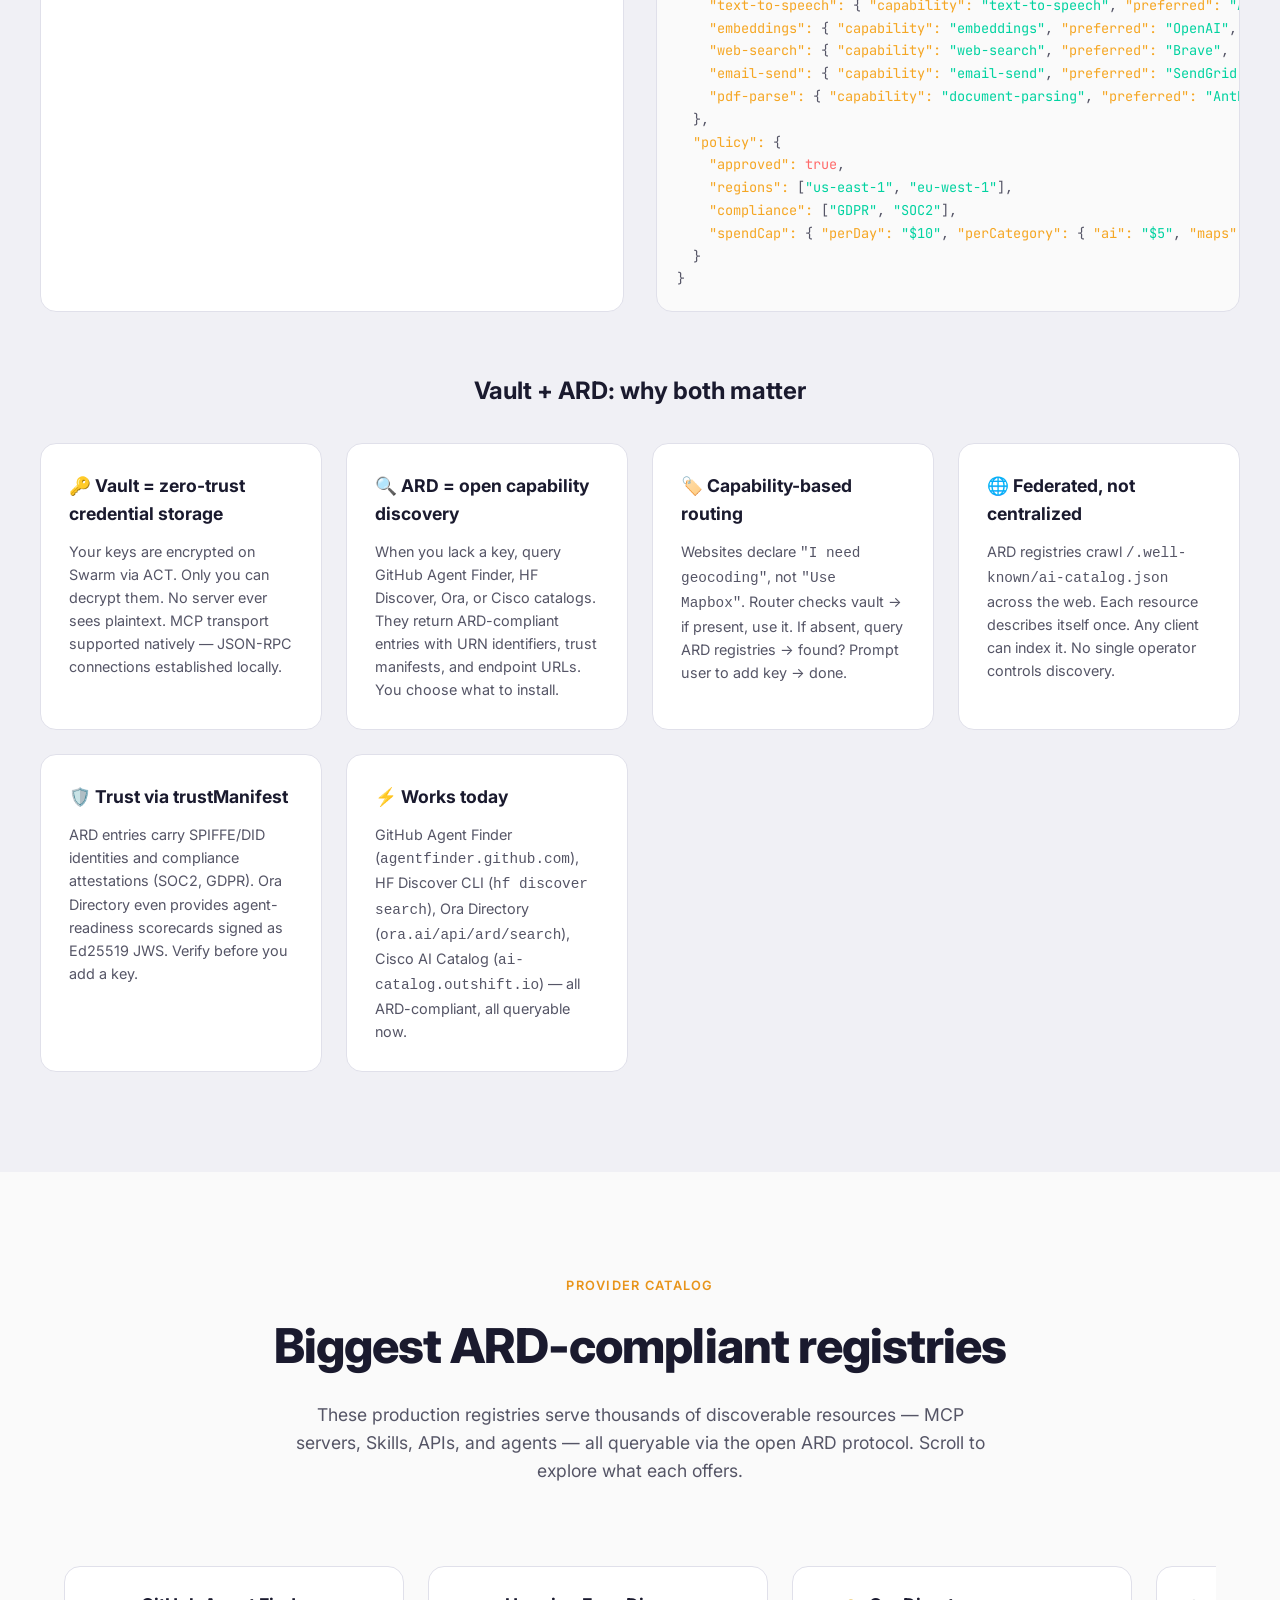
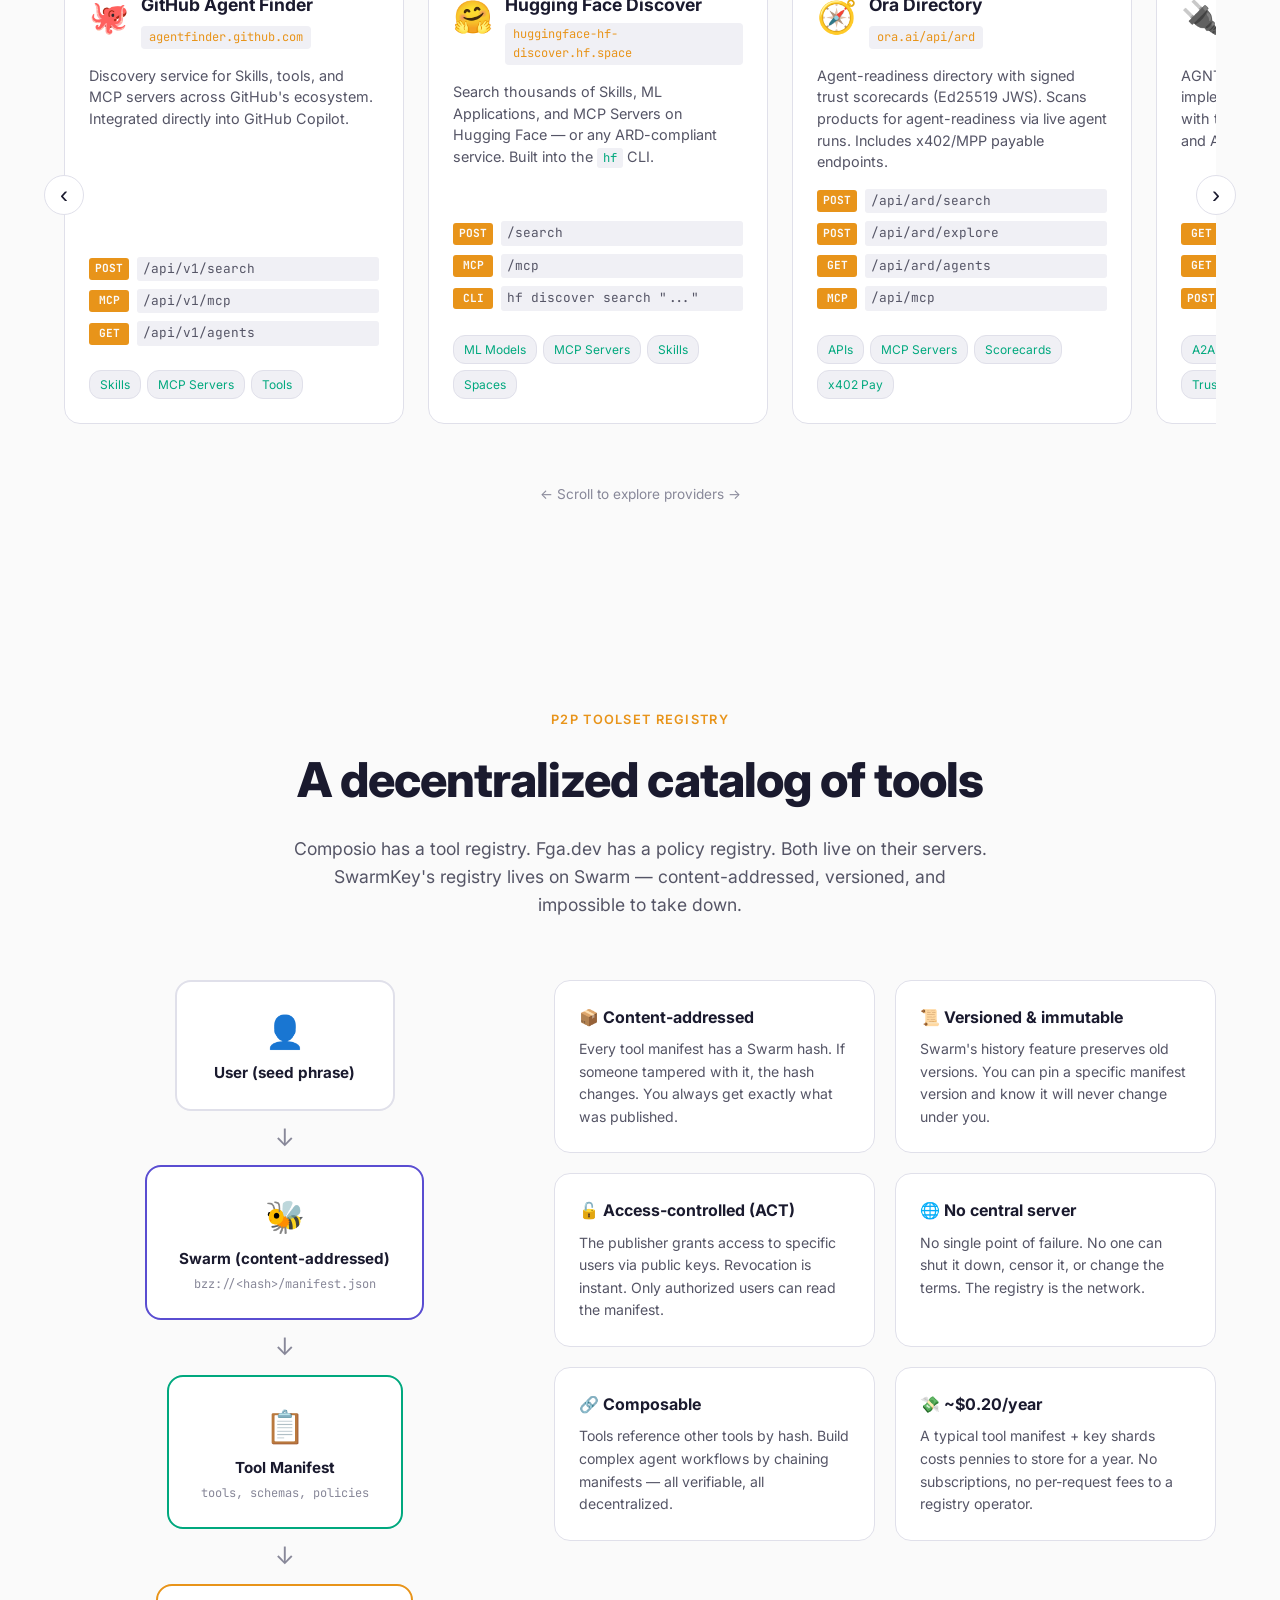
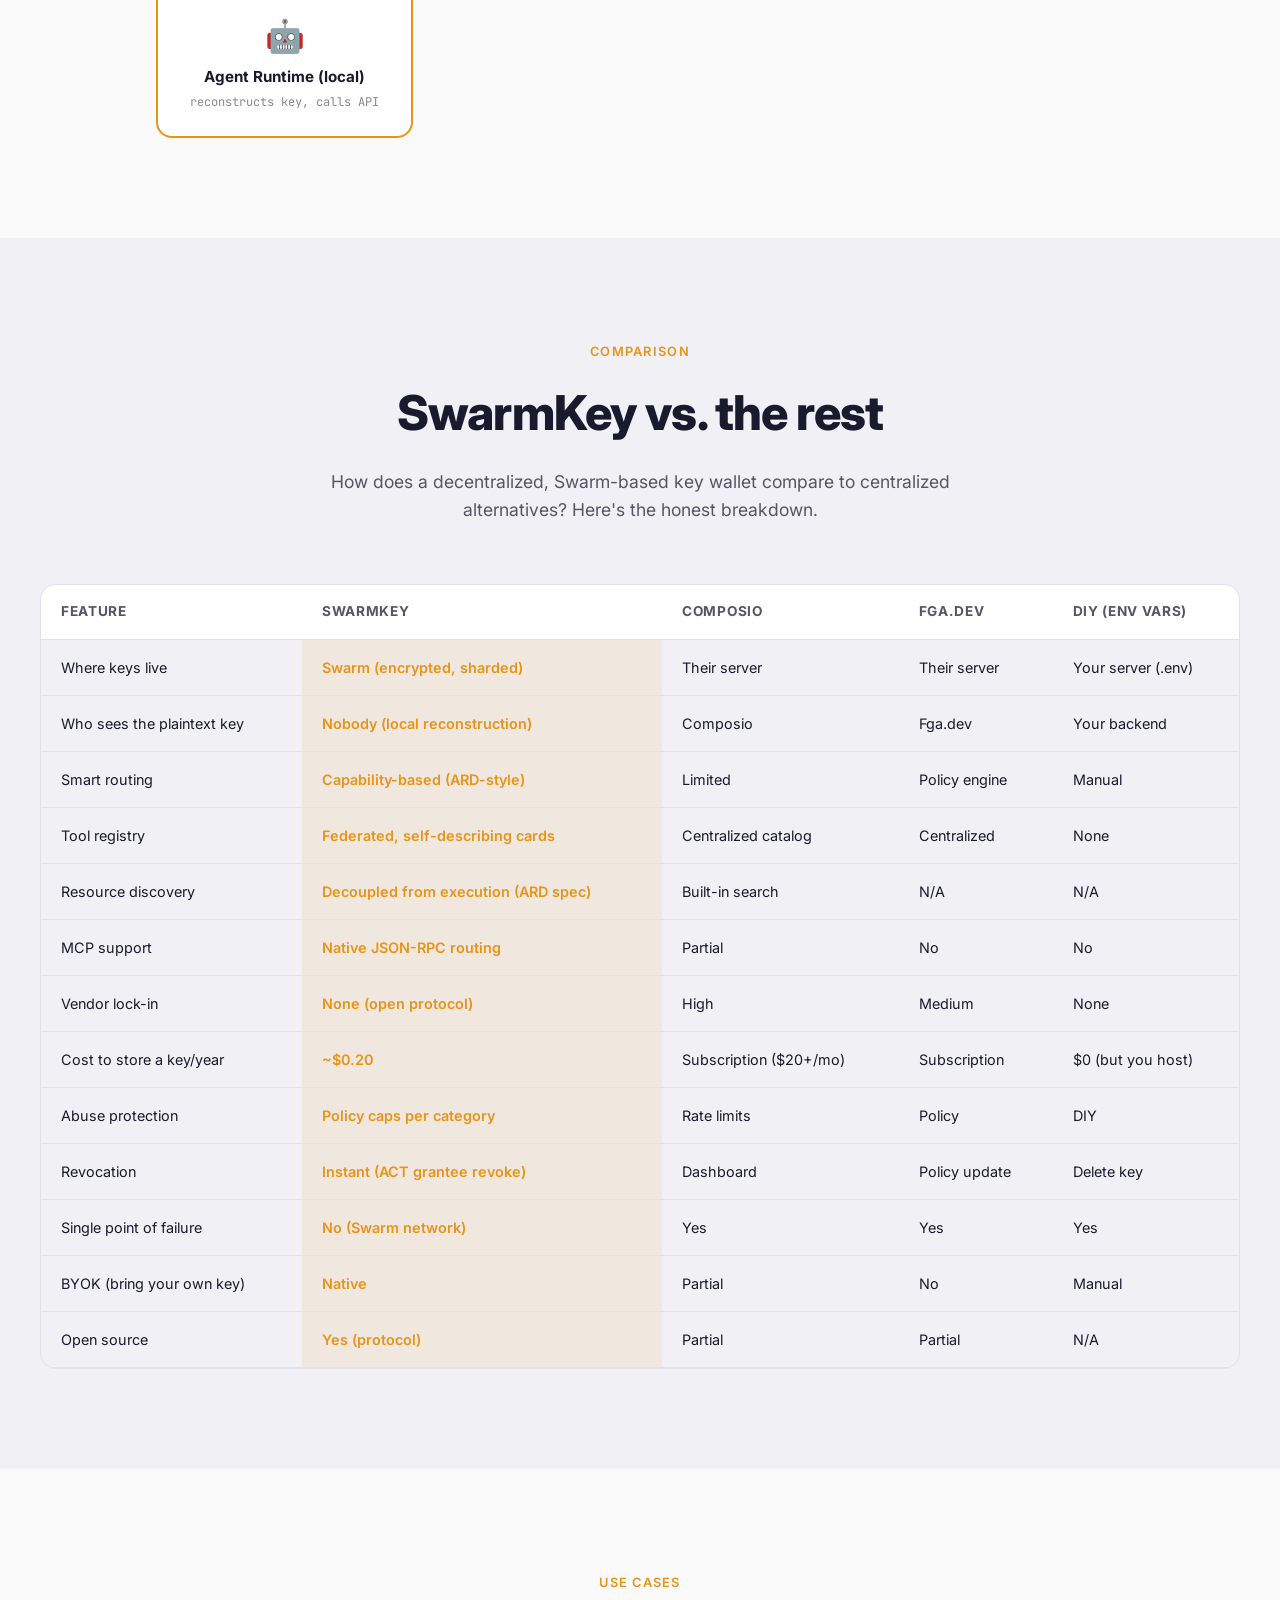
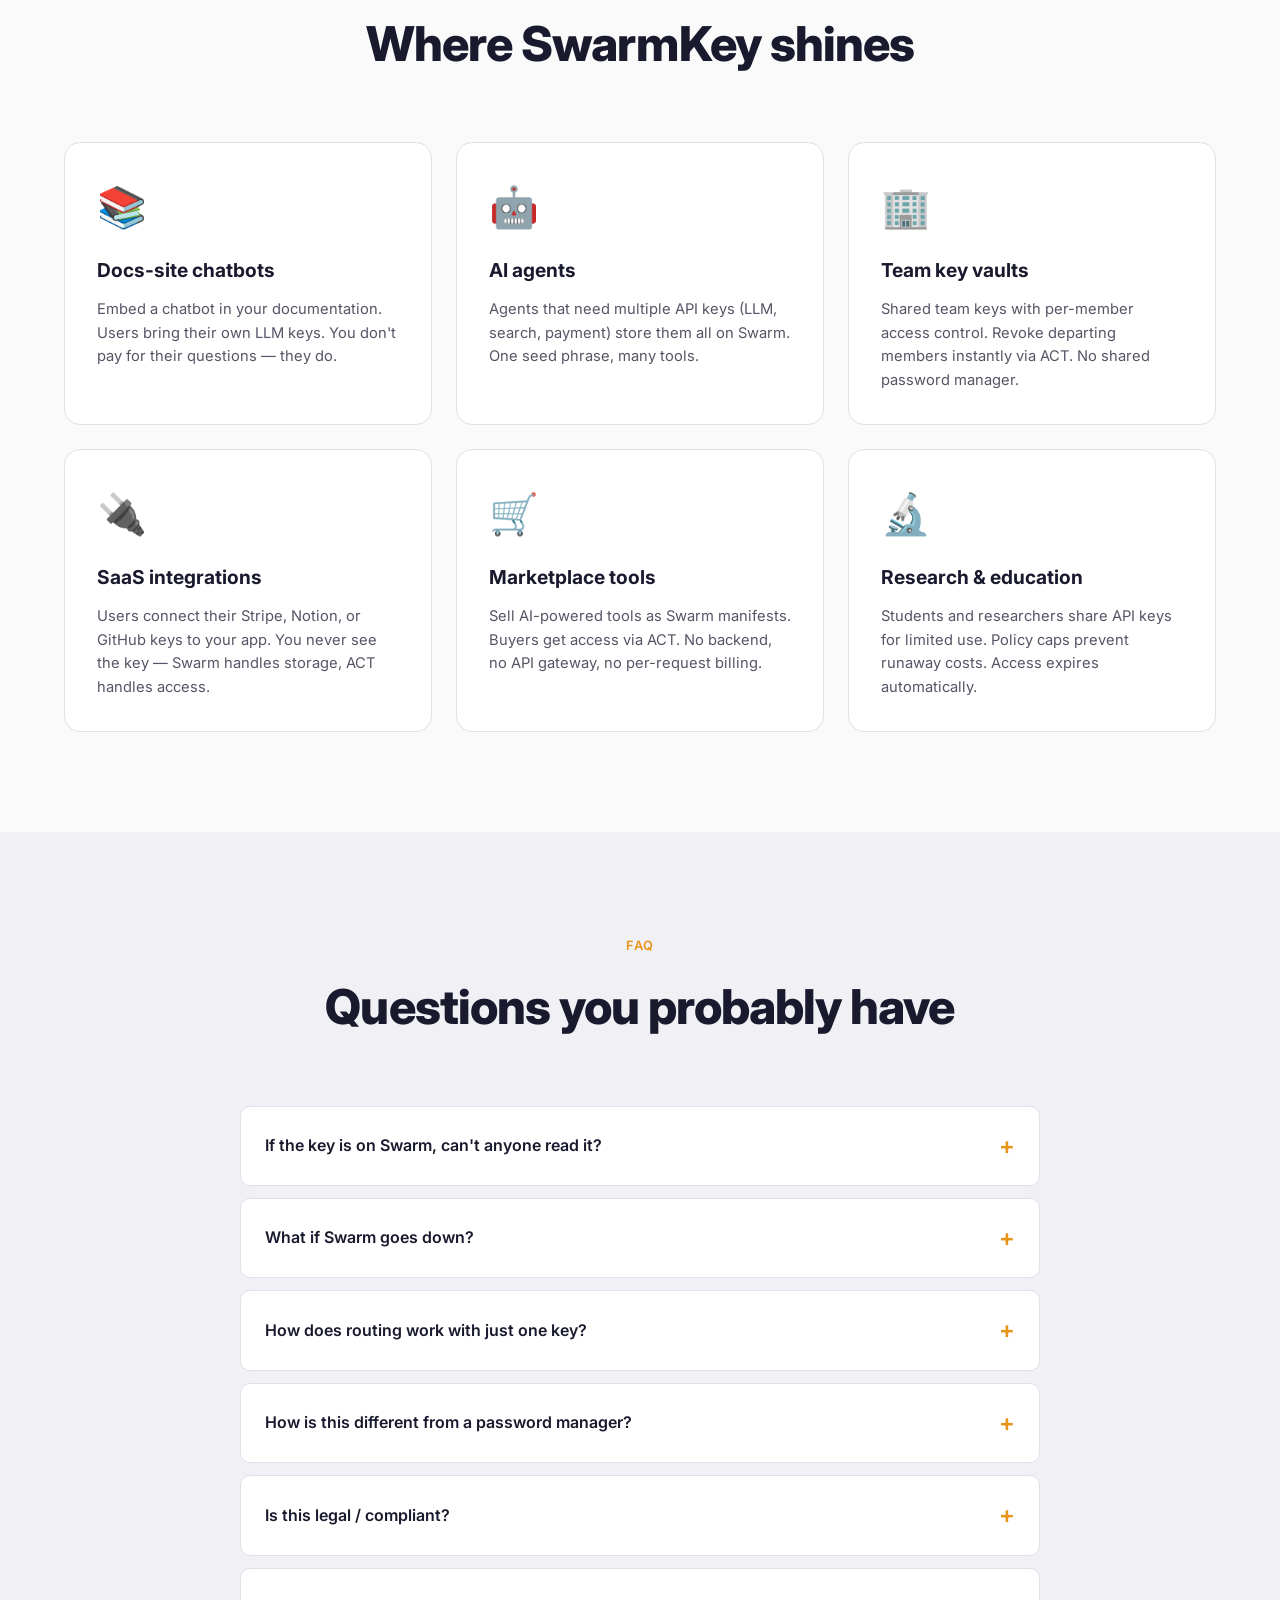
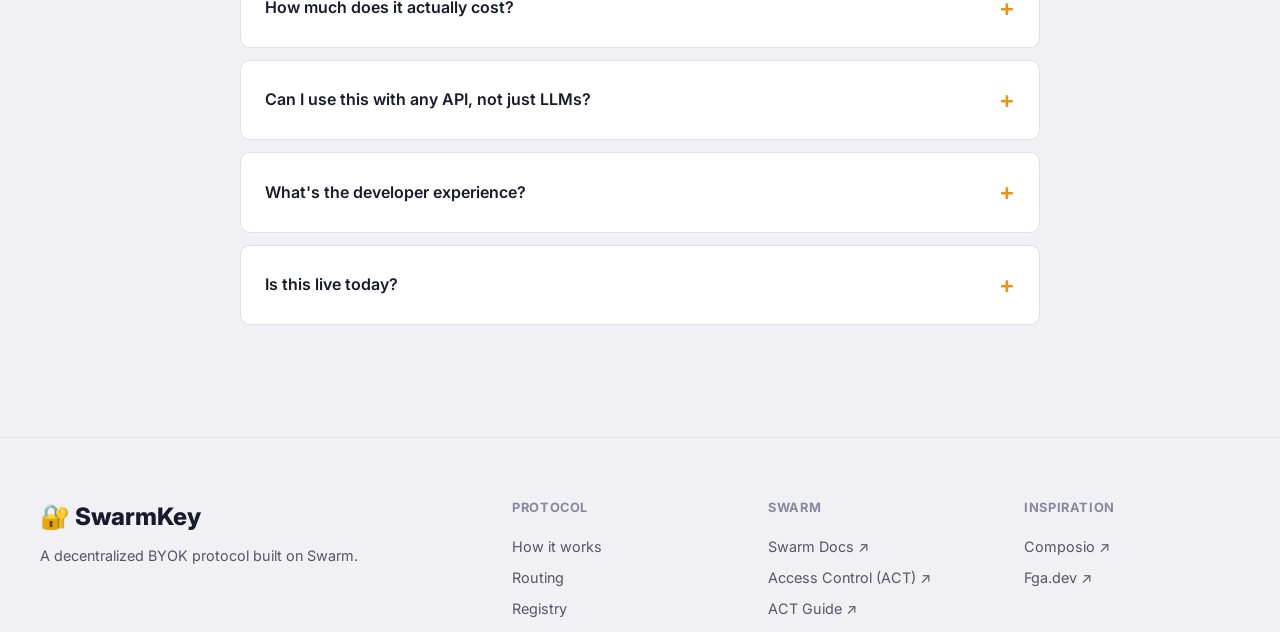
==== commit 3e539a8f: "Replace ARD section with provider carousel showcasing real registries" ====
--- a/index.html
+++ b/index.html
@@ -290,56 +290,187 @@
     </div>
   </section>
 
-  <!-- Live ARD Reference Implementations -->
+  <!-- ARD Provider Catalog Carousel -->
   <section class="section" id="ardref">
     <div class="section__header">
-      <span class="section__eyebrow">Real Implementations</span>
-      <h2 class="section__title">ARD discovery is running in production today</h2>
+      <span class="section__eyebrow">Provider Catalog</span>
+      <h2 class="section__title">Biggest ARD-compliant registries</h2>
       <p class="section__lead">
-        SwarmKey's router speaks the open <a href="https://agenticresourcediscovery.org/spec/" target="_blank" rel="noopener">ARD protocol</a> — which means it can query <strong>live</strong> federated registries right now. These reference implementations all serve the same <code>application/java-card</code> resource model SwarmKey uses:
+        These production registries serve thousands of discoverable resources — MCP servers, Skills, APIs, and agents — all queryable via the open <a href="https://agenticresourcediscovery.org/spec/" target="_blank" rel="noopener">ARD protocol</a>. Scroll to explore what each offers.
       </p>
     </div>
-    <div class="registry-layout">
-      <div class="registry-features">
-        <div class="registry-feature">
-          <h3>🐙 GitHub Agent Finder</h3>
-          <p>Hosted discovery service at <code>https://agentfinder.github.com/api/v1</code>. Search Skills, tools, and MCP servers, then install ranked matches into your agent. Reachable via <code>POST /search</code> or the MCP endpoint at <code>/api/v1/mcp</code>.</p>
-        </div>
-        <div class="registry-feature">
-          <h3>🤗 Hugging Face Discover</h3>
-          <p>Built into the <code>hf</code> CLI. Search thousands of Skills, ML apps, and MCP servers — on HF, or any other ARD-compliant service. REST API at <code>huggingface-hf-discover.hf.space/search</code>, MCP at <code>/mcp</code>.</p>
-        </div>
-        <div class="registry-feature">
-          <h3>🧭 Ora Directory</h3>
-          <p>Agent-readiness directory at <code>ora.ai</code>. Every product gets a signed trust attestation scorecard (Ed25519 JWS), plus x402/MPP payable endpoints. Full <code>POST /search</code>, <code>POST /explore</code>, <code>GET /agents</code> surface.</p>
-        </div>
-        <div class="registry-feature">
-          <h3>🔌 Cisco AI Catalog</h3>
-          <p>AGNTCY-based catalog at <code>ai-catalog.outshift.io</code>. Pull the manifest at <code>/.well-known/ai-catalog.json</code>, discover A2A and MCP cards, and verify publisher identity via trust manifests (SPIFFE/DID).</p>
-        </div>
-      </div>
-      <div class="registry-features">
-        <div class="registry-feature">
-          <h3>🛠️ Try it yourself</h3>
-          <pre class="walkthrough__code" style="margin:0;font-size:0.72rem;"><code># GitHub Agent Finder
-curl -sS -X POST https://agentfinder.github.com/api/v1/search \
-  -H 'content-type: application/json' \
-  -d '{"query":{"text":"geocode address"}}'
-
-# Hugging Face Discover CLI
-hf discover search "Generate an image" --json --kind mcp
-
-# Ora Directory — find MCP servers
-curl -sS -G https://ora.ai/api/ard/agents \
-  --data-urlencode "filter=type='application/mcp-server-card+json'" \
-  --data-urlencode "pageSize=5"
-
-# Cisco AI Catalog — pull manifest
-curl -sS https://ai-catalog.outshift.io/.well-known/ai-catalog.json \
-  | jq '.specVersion, .host.displayName'</code></pre>
-          <p style="margin-top:10px;">Meanwhile, your <strong>keys never leave your vault</strong>. SwarmKey only uses ARD to <em>discover</em> capabilities — the credential itself is always ACT-encrypted on Swarm and reconstructed locally.</p>
-        </div>
-      </div>
+
+    <div class="carousel">
+      <button class="carousel__nav carousel__nav--prev" id="carouselPrev" aria-label="Previous">‹</button>
+      <div class="carousel__track" id="carouselTrack">
+
+        <!-- GitHub Agent Finder -->
+        <div class="carousel__card">
+          <div class="carousel__card-header">
+            <span class="carousel__card-icon">🐙</span>
+            <div>
+              <h3 class="carousel__card-title">GitHub Agent Finder</h3>
+              <span class="carousel__card-badge">agentfinder.github.com</span>
+            </div>
+          </div>
+          <p class="carousel__card-desc">Discovery service for Skills, tools, and MCP servers across GitHub's ecosystem. Integrated directly into GitHub Copilot.</p>
+          <div class="carousel__card-endpoints">
+            <div class="carousel__endpoint">
+              <span class="carousel__endpoint-method">POST</span>
+              <code>/api/v1/search</code>
+            </div>
+            <div class="carousel__endpoint">
+              <span class="carousel__endpoint-method">MCP</span>
+              <code>/api/v1/mcp</code>
+            </div>
+            <div class="carousel__endpoint">
+              <span class="carousel__endpoint-method">GET</span>
+              <code>/api/v1/agents</code>
+            </div>
+          </div>
+          <div class="carousel__card-tags">
+            <span class="carousel__tag">Skills</span>
+            <span class="carousel__tag">MCP Servers</span>
+            <span class="carousel__tag">Tools</span>
+          </div>
+        </div>
+
+        <!-- Hugging Face Discover -->
+        <div class="carousel__card">
+          <div class="carousel__card-header">
+            <span class="carousel__card-icon">🤗</span>
+            <div>
+              <h3 class="carousel__card-title">Hugging Face Discover</h3>
+              <span class="carousel__card-badge">huggingface-hf-discover.hf.space</span>
+            </div>
+          </div>
+          <p class="carousel__card-desc">Search thousands of Skills, ML Applications, and MCP Servers on Hugging Face — or any ARD-compliant service. Built into the <code>hf</code> CLI.</p>
+          <div class="carousel__card-endpoints">
+            <div class="carousel__endpoint">
+              <span class="carousel__endpoint-method">POST</span>
+              <code>/search</code>
+            </div>
+            <div class="carousel__endpoint">
+              <span class="carousel__endpoint-method">MCP</span>
+              <code>/mcp</code>
+            </div>
+            <div class="carousel__endpoint">
+              <span class="carousel__endpoint-method">CLI</span>
+              <code>hf discover search "..."</code>
+            </div>
+          </div>
+          <div class="carousel__card-tags">
+            <span class="carousel__tag">ML Models</span>
+            <span class="carousel__tag">MCP Servers</span>
+            <span class="carousel__tag">Skills</span>
+            <span class="carousel__tag">Spaces</span>
+          </div>
+        </div>
+
+        <!-- Ora Directory -->
+        <div class="carousel__card">
+          <div class="carousel__card-header">
+            <span class="carousel__card-icon">🧭</span>
+            <div>
+              <h3 class="carousel__card-title">Ora Directory</h3>
+              <span class="carousel__card-badge">ora.ai/api/ard</span>
+            </div>
+          </div>
+          <p class="carousel__card-desc">Agent-readiness directory with signed trust scorecards (Ed25519 JWS). Scans products for agent-readiness via live agent runs. Includes x402/MPP payable endpoints.</p>
+          <div class="carousel__card-endpoints">
+            <div class="carousel__endpoint">
+              <span class="carousel__endpoint-method">POST</span>
+              <code>/api/ard/search</code>
+            </div>
+            <div class="carousel__endpoint">
+              <span class="carousel__endpoint-method">POST</span>
+              <code>/api/ard/explore</code>
+            </div>
+            <div class="carousel__endpoint">
+              <span class="carousel__endpoint-method">GET</span>
+              <code>/api/ard/agents</code>
+            </div>
+            <div class="carousel__endpoint">
+              <span class="carousel__endpoint-method">MCP</span>
+              <code>/api/mcp</code>
+            </div>
+          </div>
+          <div class="carousel__card-tags">
+            <span class="carousel__tag">APIs</span>
+            <span class="carousel__tag">MCP Servers</span>
+            <span class="carousel__tag">Scorecards</span>
+            <span class="carousel__tag">x402 Pay</span>
+          </div>
+        </div>
+
+        <!-- Cisco AI Catalog -->
+        <div class="carousel__card">
+          <div class="carousel__card-header">
+            <span class="carousel__card-icon">🔌</span>
+            <div>
+              <h3 class="carousel__card-title">Cisco AI Catalog</h3>
+              <span class="carousel__card-badge">ai-catalog.outshift.io</span>
+            </div>
+          </div>
+          <p class="carousel__card-desc">AGNTCY Agent Directory reference implementation. Enterprise-grade catalog with trust manifests, SPIFFE/DID identities, and A2A agent cards.</p>
+          <div class="carousel__card-endpoints">
+            <div class="carousel__endpoint">
+              <span class="carousel__endpoint-method">GET</span>
+              <code>/.well-known/ai-catalog.json</code>
+            </div>
+            <div class="carousel__endpoint">
+              <span class="carousel__endpoint-method">GET</span>
+              <code>/v1/agents</code>
+            </div>
+            <div class="carousel__endpoint">
+              <span class="carousel__endpoint-method">POST</span>
+              <code>/v1/search</code>
+            </div>
+          </div>
+          <div class="carousel__card-tags">
+            <span class="carousel__tag">A2A Agents</span>
+            <span class="carousel__tag">MCP Servers</span>
+            <span class="carousel__tag">Trust Manifests</span>
+          </div>
+        </div>
+
+        <!-- AGNTCY Directory -->
+        <div class="carousel__card">
+          <div class="carousel__card-header">
+            <span class="carousel__card-icon">🌐</span>
+            <div>
+              <h3 class="carousel__card-title">AGNTCY Directory</h3>
+              <span class="carousel__card-badge">dir.agntcy.org</span>
+            </div>
+          </div>
+          <p class="carousel__card-desc">Open-source agent directory by Cisco. Federated, decentralized catalog supporting multiple agent card types and cross-registry discovery.</p>
+          <div class="carousel__card-endpoints">
+            <div class="carousel__endpoint">
+              <span class="carousel__endpoint-method">GET</span>
+              <code>/.well-known/ai-catalog.json</code>
+            </div>
+            <div class="carousel__endpoint">
+              <span class="carousel__endpoint-method">POST</span>
+              <code>/v1/search</code>
+            </div>
+            <div class="carousel__endpoint">
+              <span class="carousel__endpoint-method">GET</span>
+              <code>/v1/agents</code>
+            </div>
+          </div>
+          <div class="carousel__card-tags">
+            <span class="carousel__tag">Federated</span>
+            <span class="carousel__tag">Open Source</span>
+            <span class="carousel__tag">A2A</span>
+          </div>
+        </div>
+
+      </div>
+      <button class="carousel__nav carousel__nav--next" id="carouselNext" aria-label="Next">›</button>
+    </div>
+
+    <div class="carousel__hint">
+      <span>← Scroll to explore providers →</span>
     </div>
   </section>
 
--- a/assets/styles.css
+++ b/assets/styles.css
@@ -803,6 +803,203 @@
   font-size: 0.88rem;
 }
 
+/* ===== Carousel ===== */
+.carousel {
+  position: relative;
+  margin: 40px 0;
+}
+
+.carousel__track {
+  display: flex;
+  gap: 24px;
+  overflow-x: auto;
+  scroll-behavior: smooth;
+  padding: 20px 0;
+  scrollbar-width: thin;
+  scrollbar-color: var(--accent) var(--bg-alt);
+}
+
+.carousel__track::-webkit-scrollbar {
+  height: 8px;
+}
+
+.carousel__track::-webkit-scrollbar-track {
+  background: var(--bg-alt);
+  border-radius: 4px;
+}
+
+.carousel__track::-webkit-scrollbar-thumb {
+  background: var(--accent);
+  border-radius: 4px;
+}
+
+.carousel__card {
+  flex: 0 0 340px;
+  background: var(--bg-card);
+  border: 1px solid var(--border);
+  border-radius: var(--radius);
+  padding: 24px;
+  transition: all 0.3s;
+  display: flex;
+  flex-direction: column;
+  gap: 16px;
+}
+
+.carousel__card:hover {
+  border-color: var(--accent);
+  transform: translateY(-4px);
+  box-shadow: var(--shadow);
+}
+
+.carousel__card-header {
+  display: flex;
+  align-items: flex-start;
+  gap: 12px;
+}
+
+.carousel__card-icon {
+  font-size: 2rem;
+  flex-shrink: 0;
+}
+
+.carousel__card-title {
+  font-size: 1.1rem;
+  font-weight: 700;
+  margin: 0 0 4px 0;
+  color: var(--text);
+}
+
+.carousel__card-badge {
+  display: inline-block;
+  font-size: 0.75rem;
+  font-family: var(--font-mono);
+  color: var(--accent);
+  background: var(--bg-alt);
+  padding: 2px 8px;
+  border-radius: 4px;
+}
+
+.carousel__card-desc {
+  color: var(--text-muted);
+  font-size: 0.9rem;
+  line-height: 1.5;
+  margin: 0;
+}
+
+.carousel__card-desc code {
+  font-family: var(--font-mono);
+  font-size: 0.85em;
+  background: var(--bg-alt);
+  padding: 2px 6px;
+  border-radius: 3px;
+  color: var(--accent-3);
+}
+
+.carousel__card-endpoints {
+  display: flex;
+  flex-direction: column;
+  gap: 8px;
+  margin-top: auto;
+}
+
+.carousel__endpoint {
+  display: flex;
+  align-items: center;
+  gap: 8px;
+  font-size: 0.85rem;
+}
+
+.carousel__endpoint-method {
+  font-family: var(--font-mono);
+  font-size: 0.7rem;
+  font-weight: 700;
+  color: var(--bg);
+  background: var(--accent);
+  padding: 2px 6px;
+  border-radius: 3px;
+  min-width: 40px;
+  text-align: center;
+}
+
+.carousel__endpoint code {
+  font-family: var(--font-mono);
+  font-size: 0.8rem;
+  color: var(--text-muted);
+  background: var(--bg-alt);
+  padding: 2px 6px;
+  border-radius: 3px;
+  flex: 1;
+  overflow: hidden;
+  text-overflow: ellipsis;
+  white-space: nowrap;
+}
+
+.carousel__card-tags {
+  display: flex;
+  flex-wrap: wrap;
+  gap: 6px;
+  margin-top: 8px;
+}
+
+.carousel__tag {
+  font-size: 0.75rem;
+  color: var(--accent-3);
+  background: var(--bg-alt);
+  padding: 4px 10px;
+  border-radius: 12px;
+  border: 1px solid var(--border);
+}
+
+.carousel__nav {
+  position: absolute;
+  top: 50%;
+  transform: translateY(-50%);
+  width: 40px;
+  height: 40px;
+  border-radius: 50%;
+  background: var(--bg-card);
+  border: 1px solid var(--border);
+  color: var(--text);
+  font-size: 1.5rem;
+  cursor: pointer;
+  display: flex;
+  align-items: center;
+  justify-content: center;
+  transition: all 0.2s;
+  z-index: 10;
+}
+
+.carousel__nav:hover {
+  background: var(--accent);
+  color: var(--bg);
+  border-color: var(--accent);
+}
+
+.carousel__nav--prev {
+  left: -20px;
+}
+
+.carousel__nav--next {
+  right: -20px;
+}
+
+.carousel__hint {
+  text-align: center;
+  color: var(--text-dim);
+  font-size: 0.85rem;
+  margin-top: 16px;
+}
+
+@media (max-width: 768px) {
+  .carousel__card {
+    flex: 0 0 280px;
+  }
+  
+  .carousel__nav {
+    display: none;
+  }
+}
+
 /* ===== Comparison Table ===== */
 .compare-table-wrap {
   overflow-x: auto;
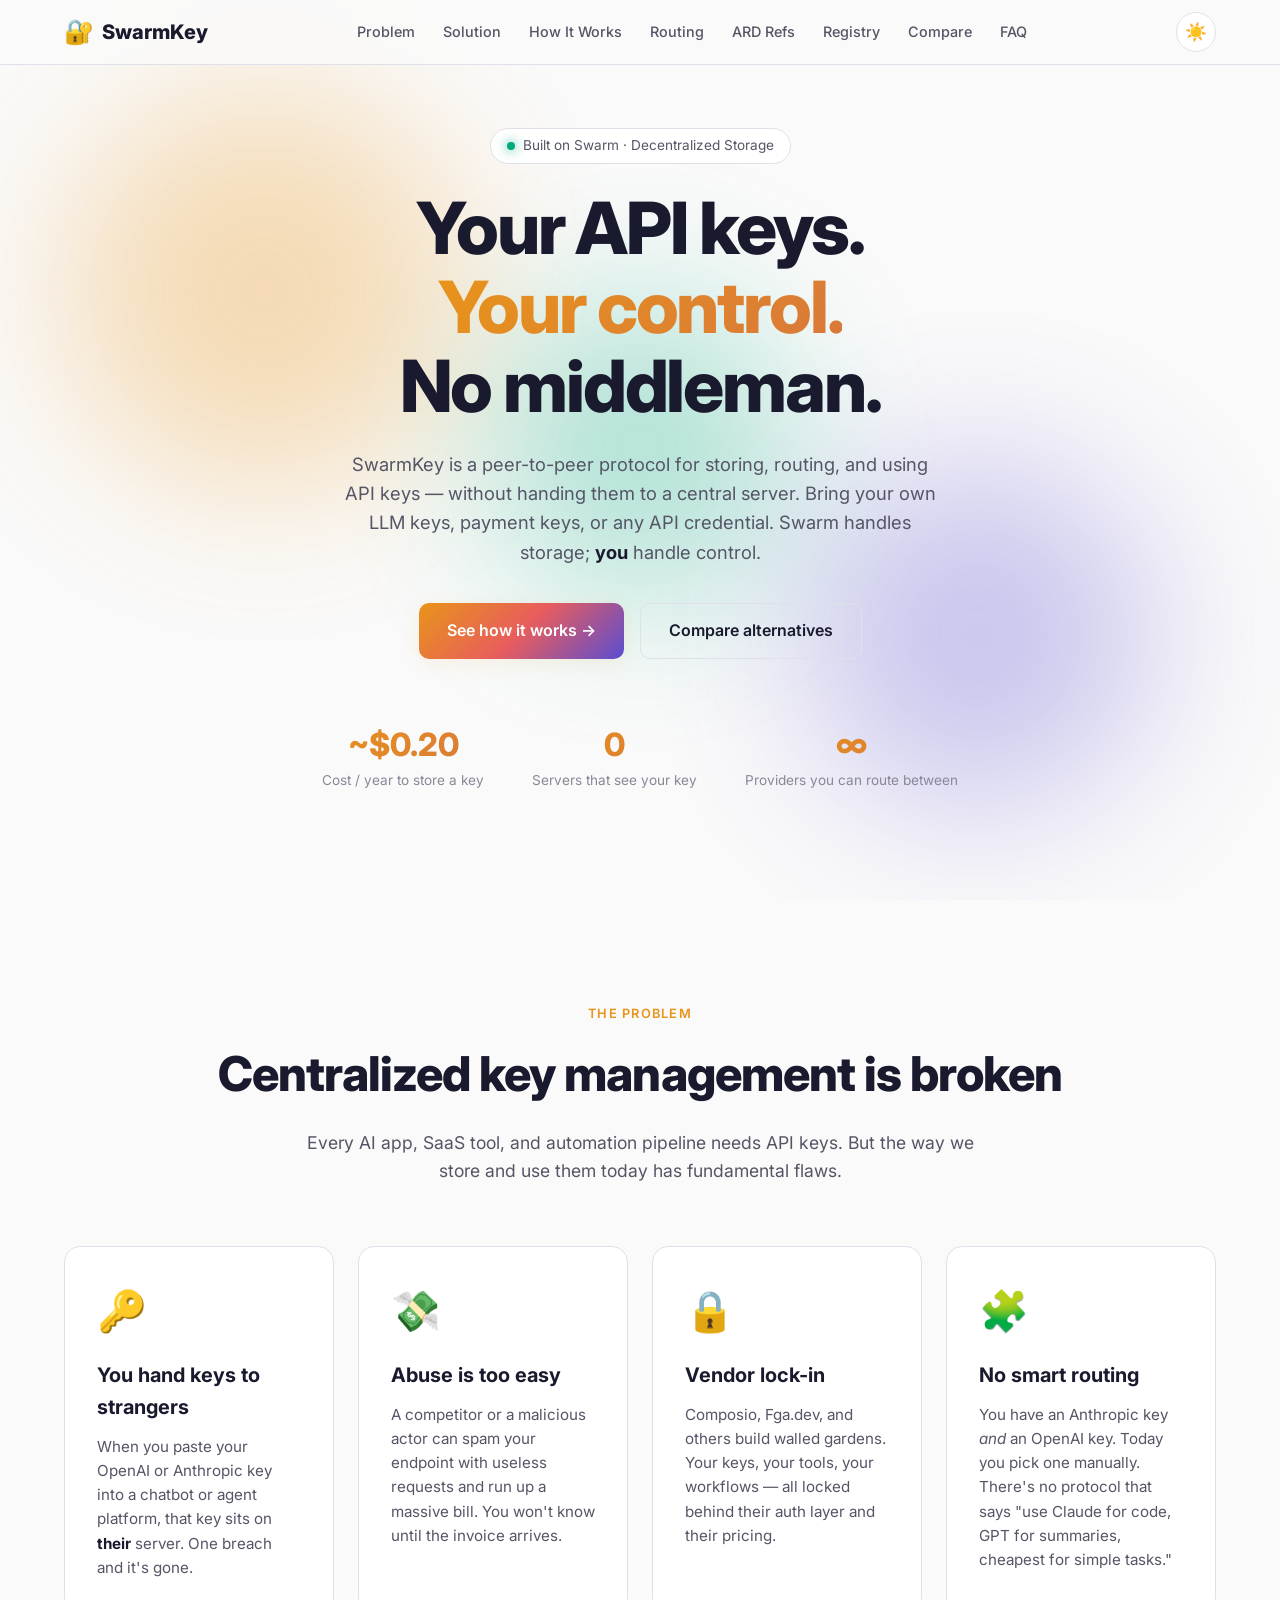
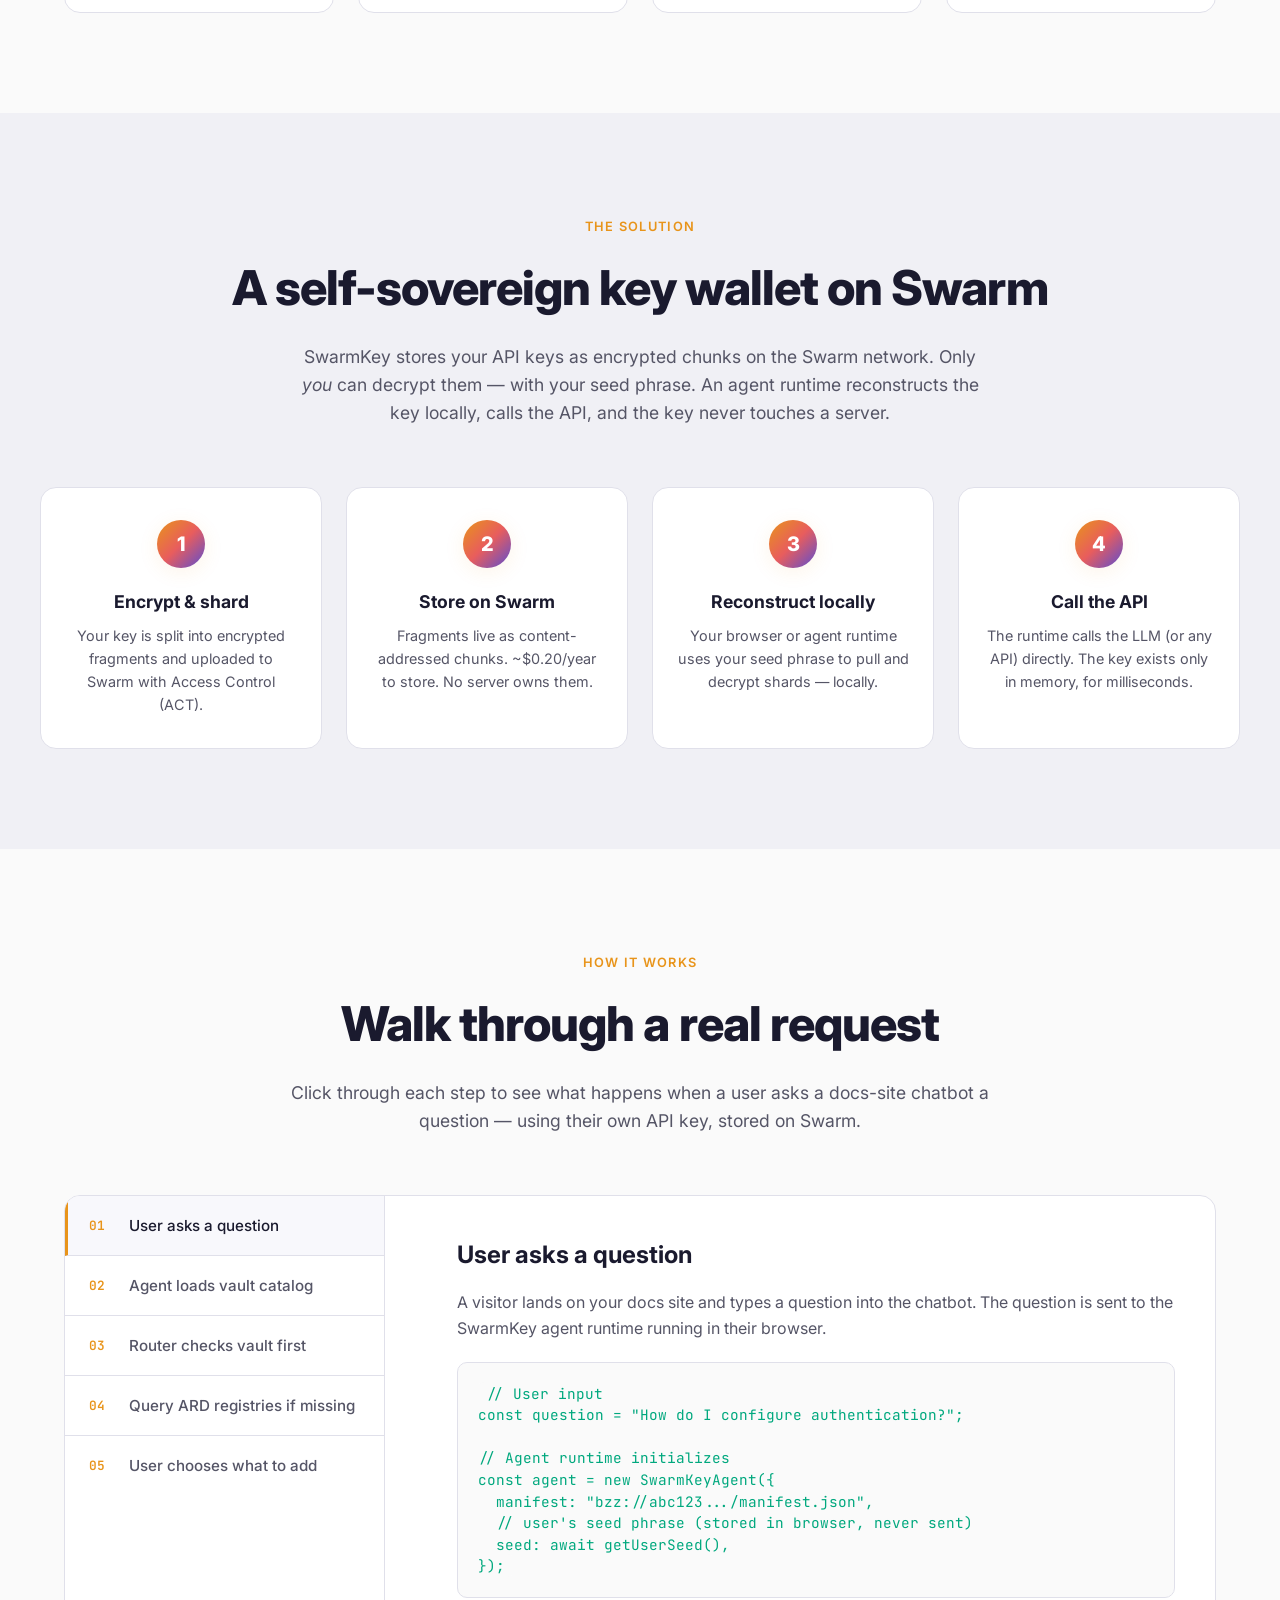
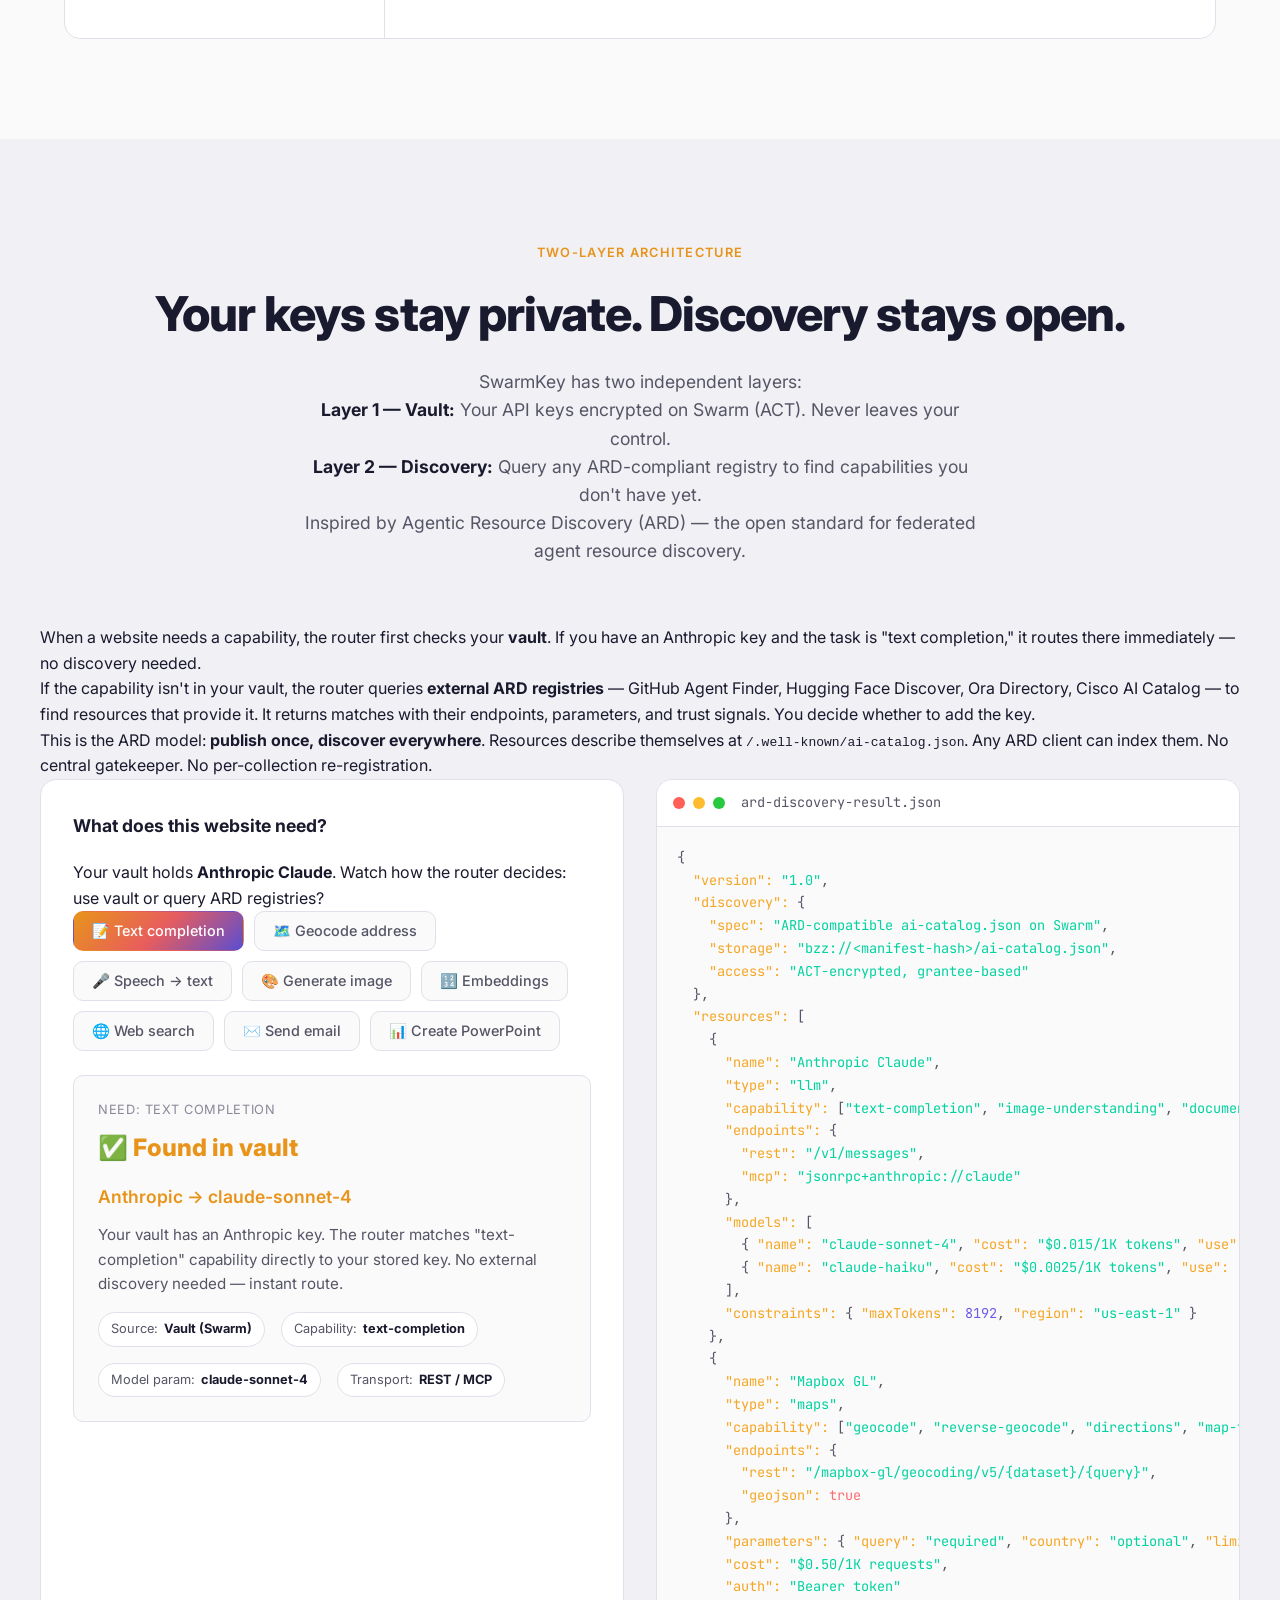
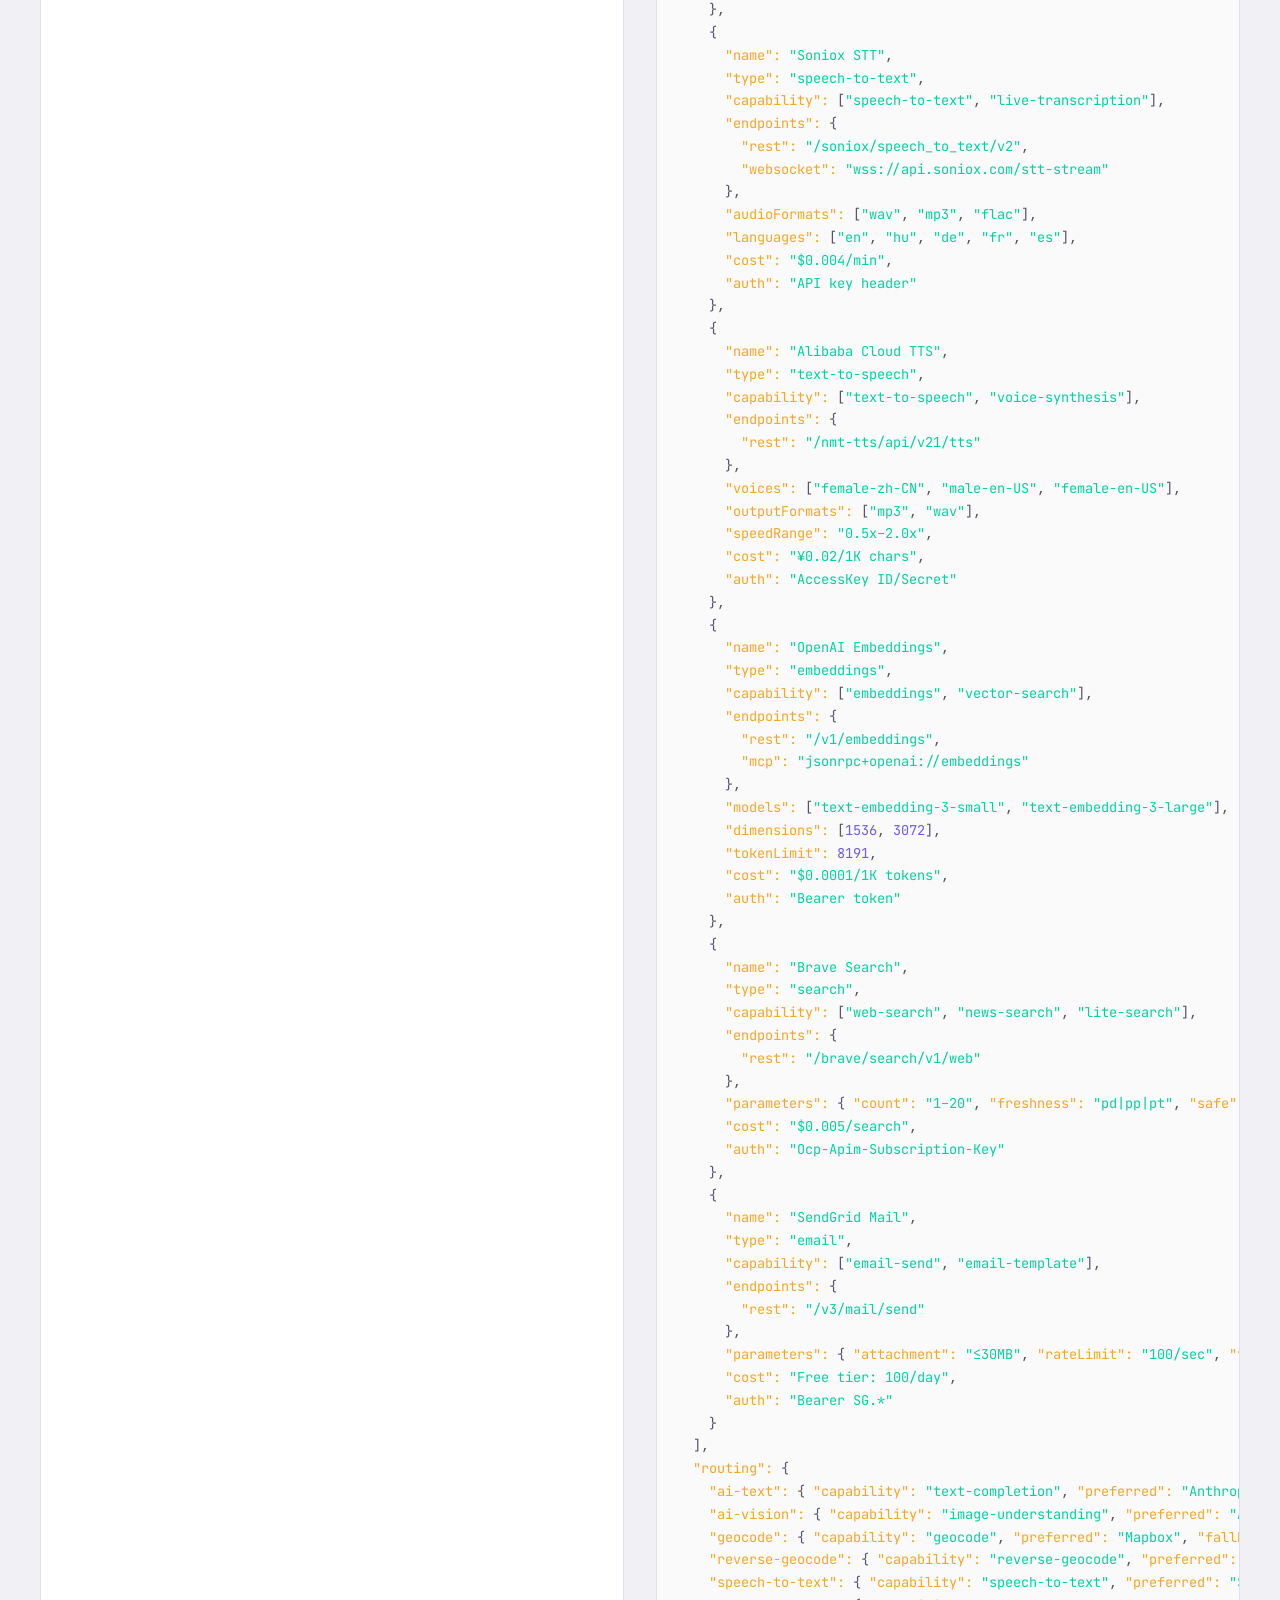
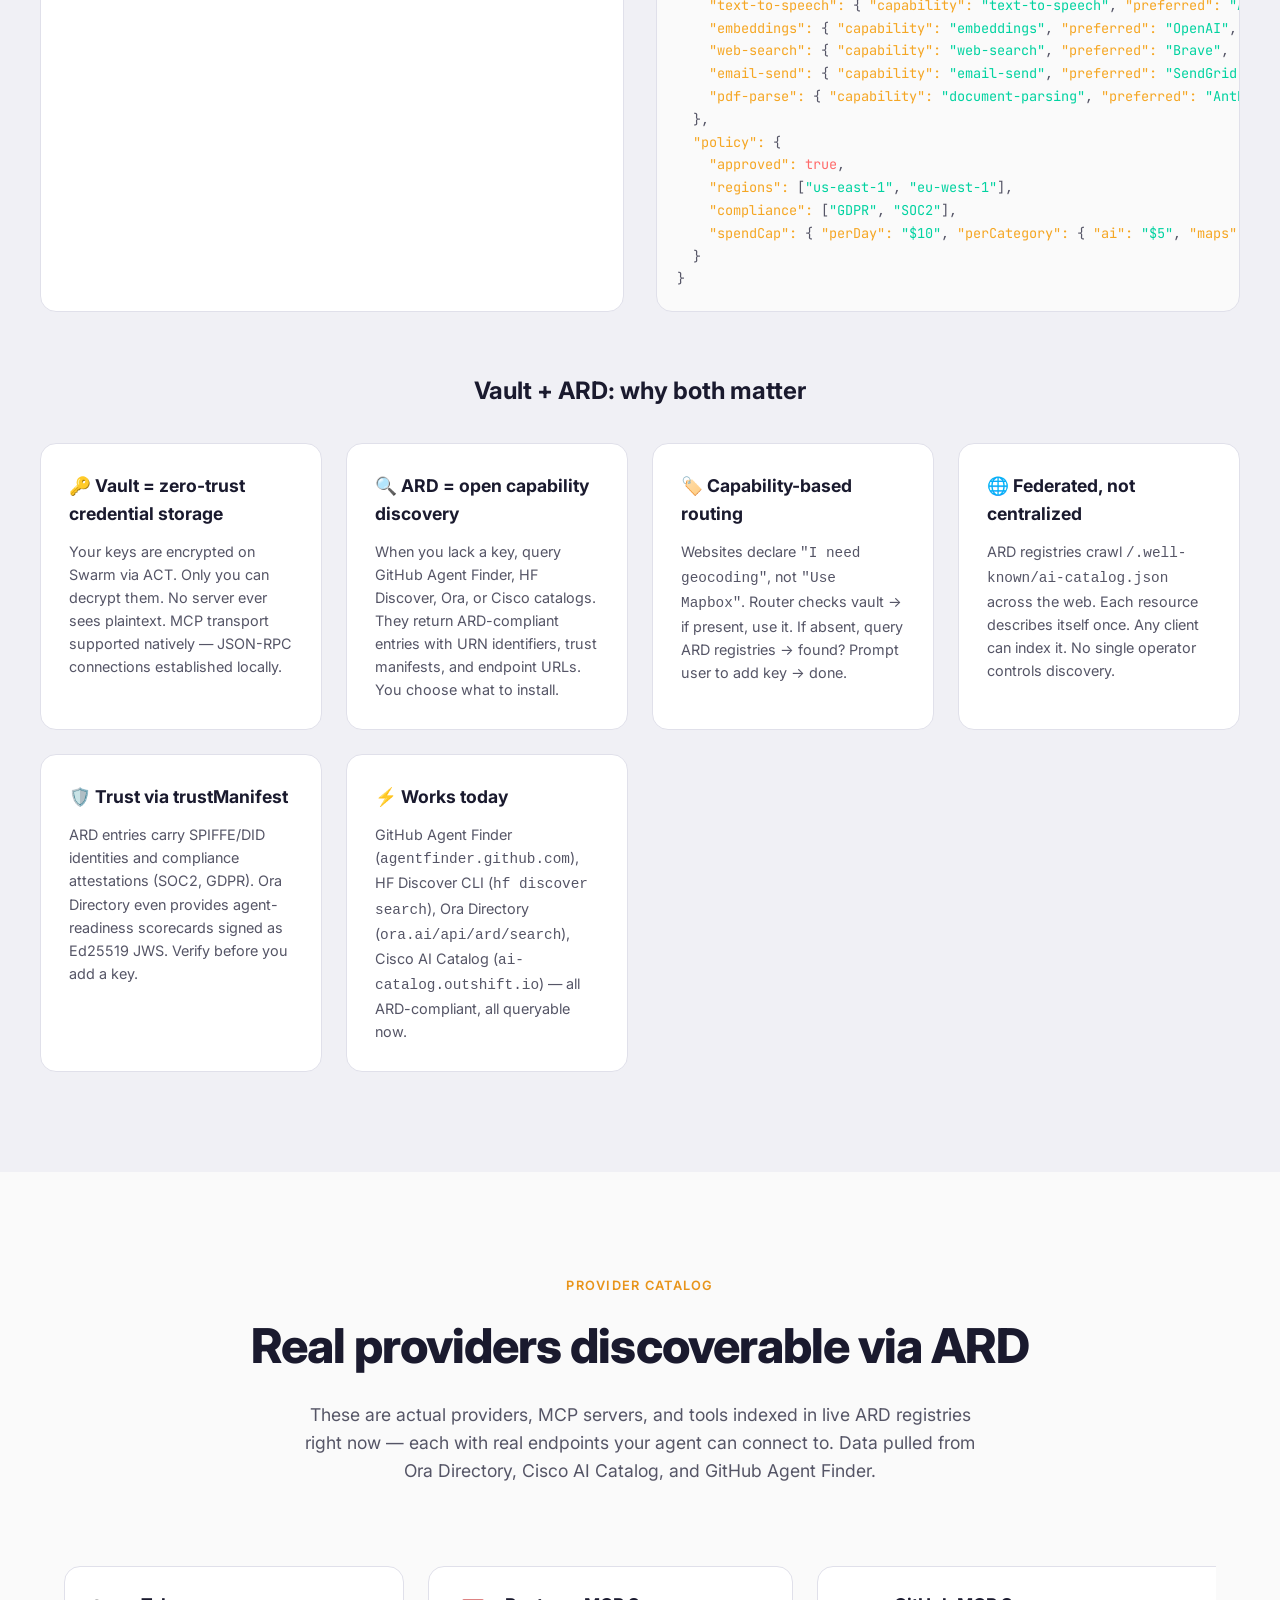
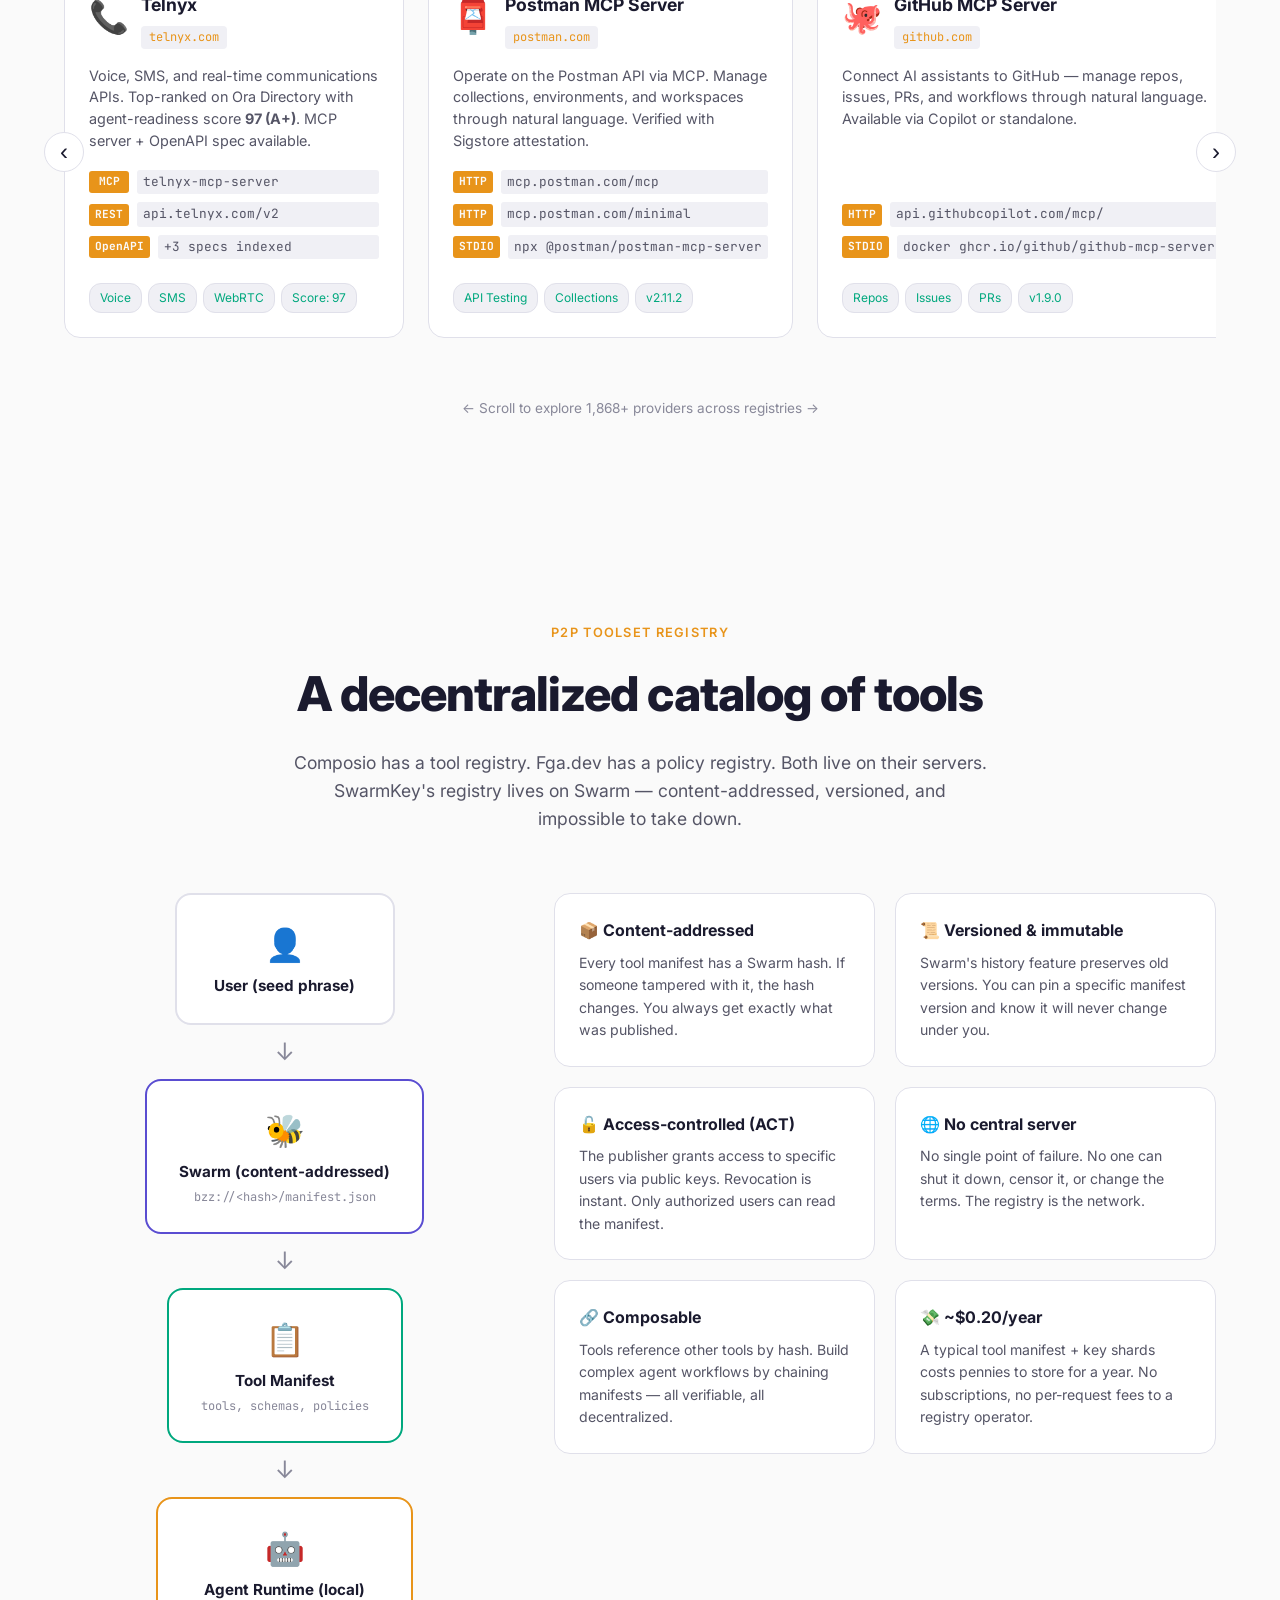
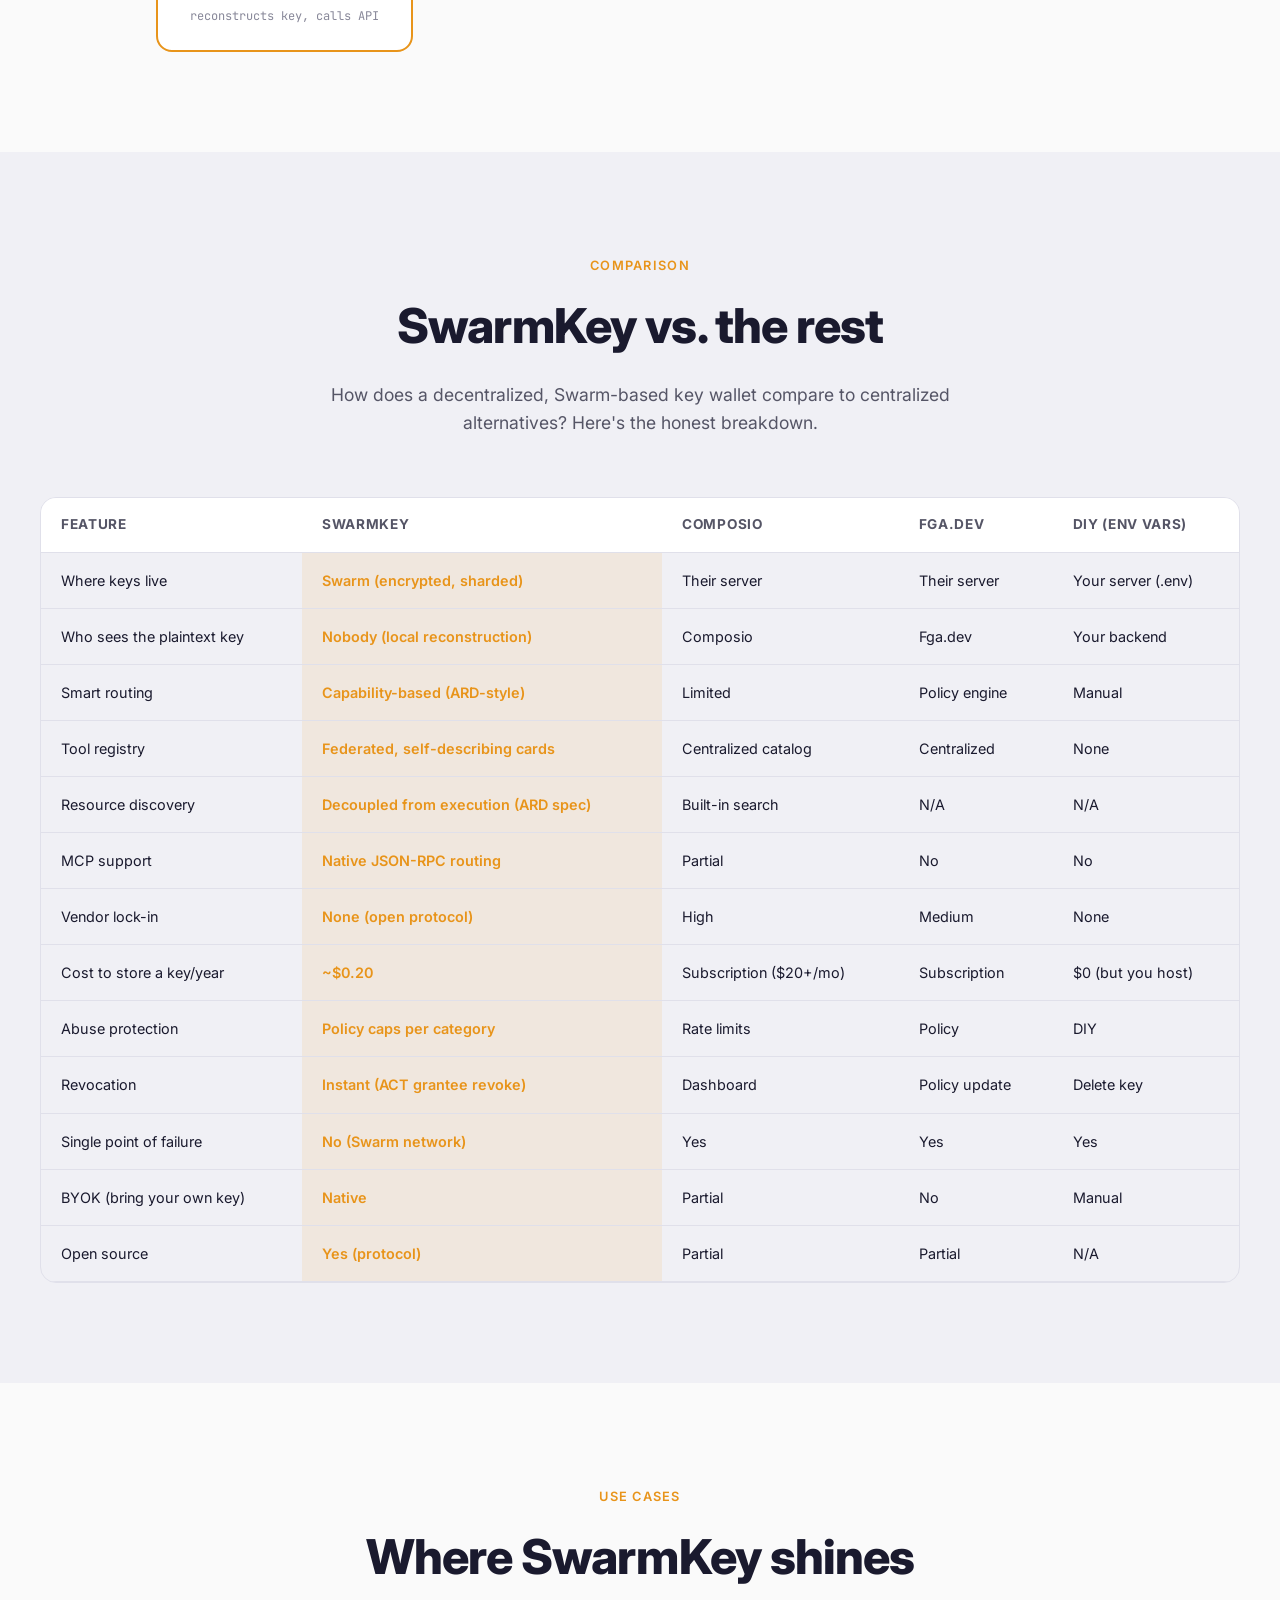
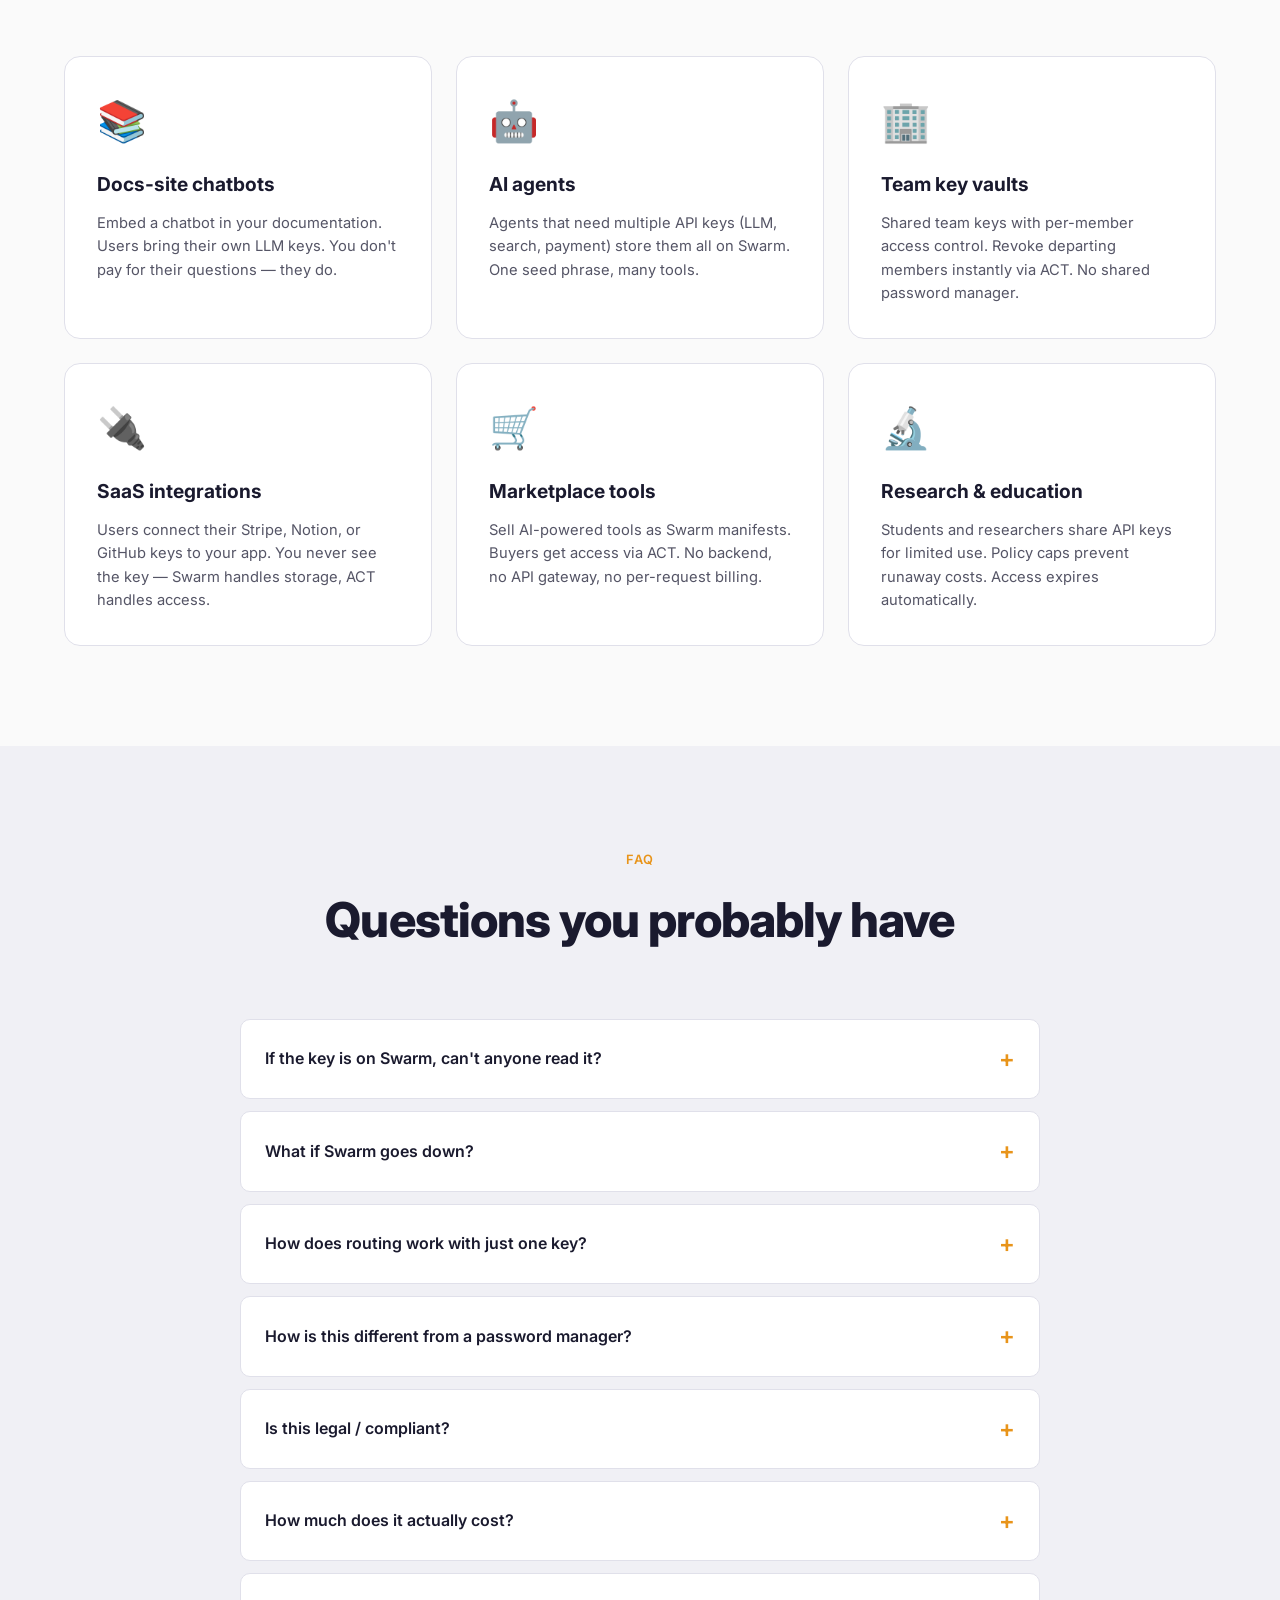
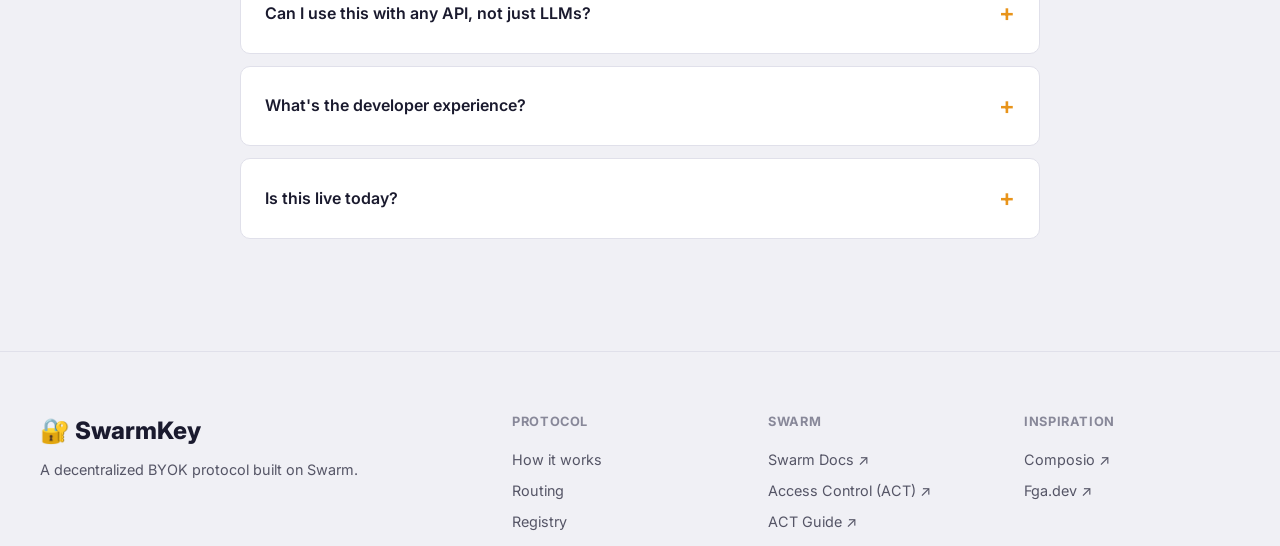
==== commit 90c8def7: "Replace ARD registry carousel with real providers from Ora, GitHub, Cisco registries - 15 provider c" ====
--- a/index.html
+++ b/index.html
@@ -294,9 +294,9 @@
   <section class="section" id="ardref">
     <div class="section__header">
       <span class="section__eyebrow">Provider Catalog</span>
-      <h2 class="section__title">Biggest ARD-compliant registries</h2>
+      <h2 class="section__title">Real providers discoverable via ARD</h2>
       <p class="section__lead">
-        These production registries serve thousands of discoverable resources — MCP servers, Skills, APIs, and agents — all queryable via the open <a href="https://agenticresourcediscovery.org/spec/" target="_blank" rel="noopener">ARD protocol</a>. Scroll to explore what each offers.
+        These are actual providers, MCP servers, and tools indexed in live ARD registries right now — each with real endpoints your agent can connect to. Data pulled from <a href="https://directory.ora.ai/" target="_blank" rel="noopener">Ora Directory</a>, <a href="https://ai-catalog.outshift.io/" target="_blank" rel="noopener">Cisco AI Catalog</a>, and <a href="https://agentfinder.github.com/" target="_blank" rel="noopener">GitHub Agent Finder</a>.
       </p>
     </div>
 
@@ -304,164 +304,343 @@
       <button class="carousel__nav carousel__nav--prev" id="carouselPrev" aria-label="Previous">‹</button>
       <div class="carousel__track" id="carouselTrack">
 
-        <!-- GitHub Agent Finder -->
+        <!-- Telnyx -->
+        <div class="carousel__card">
+          <div class="carousel__card-header">
+            <span class="carousel__card-icon">📞</span>
+            <div>
+              <h3 class="carousel__card-title">Telnyx</h3>
+              <span class="carousel__card-badge">telnyx.com</span>
+            </div>
+          </div>
+          <p class="carousel__card-desc">Voice, SMS, and real-time communications APIs. Top-ranked on Ora Directory with agent-readiness score <strong>97 (A+)</strong>. MCP server + OpenAPI spec available.</p>
+          <div class="carousel__card-endpoints">
+            <div class="carousel__endpoint">
+              <span class="carousel__endpoint-method">MCP</span>
+              <code>telnyx-mcp-server</code>
+            </div>
+            <div class="carousel__endpoint">
+              <span class="carousel__endpoint-method">REST</span>
+              <code>api.telnyx.com/v2</code>
+            </div>
+            <div class="carousel__endpoint">
+              <span class="carousel__endpoint-method">OpenAPI</span>
+              <code>+3 specs indexed</code>
+            </div>
+          </div>
+          <div class="carousel__card-tags">
+            <span class="carousel__tag">Voice</span>
+            <span class="carousel__tag">SMS</span>
+            <span class="carousel__tag">WebRTC</span>
+            <span class="carousel__tag">Score: 97</span>
+          </div>
+        </div>
+
+        <!-- Postman MCP -->
+        <div class="carousel__card">
+          <div class="carousel__card-header">
+            <span class="carousel__card-icon">📮</span>
+            <div>
+              <h3 class="carousel__card-title">Postman MCP Server</h3>
+              <span class="carousel__card-badge">postman.com</span>
+            </div>
+          </div>
+          <p class="carousel__card-desc">Operate on the Postman API via MCP. Manage collections, environments, and workspaces through natural language. Verified with Sigstore attestation.</p>
+          <div class="carousel__card-endpoints">
+            <div class="carousel__endpoint">
+              <span class="carousel__endpoint-method">HTTP</span>
+              <code>mcp.postman.com/mcp</code>
+            </div>
+            <div class="carousel__endpoint">
+              <span class="carousel__endpoint-method">HTTP</span>
+              <code>mcp.postman.com/minimal</code>
+            </div>
+            <div class="carousel__endpoint">
+              <span class="carousel__endpoint-method">STDIO</span>
+              <code>npx @postman/postman-mcp-server</code>
+            </div>
+          </div>
+          <div class="carousel__card-tags">
+            <span class="carousel__tag">API Testing</span>
+            <span class="carousel__tag">Collections</span>
+            <span class="carousel__tag">v2.11.2</span>
+          </div>
+        </div>
+
+        <!-- GitHub MCP -->
         <div class="carousel__card">
           <div class="carousel__card-header">
             <span class="carousel__card-icon">🐙</span>
             <div>
-              <h3 class="carousel__card-title">GitHub Agent Finder</h3>
-              <span class="carousel__card-badge">agentfinder.github.com</span>
-            </div>
-          </div>
-          <p class="carousel__card-desc">Discovery service for Skills, tools, and MCP servers across GitHub's ecosystem. Integrated directly into GitHub Copilot.</p>
-          <div class="carousel__card-endpoints">
-            <div class="carousel__endpoint">
-              <span class="carousel__endpoint-method">POST</span>
-              <code>/api/v1/search</code>
-            </div>
+              <h3 class="carousel__card-title">GitHub MCP Server</h3>
+              <span class="carousel__card-badge">github.com</span>
+            </div>
+          </div>
+          <p class="carousel__card-desc">Connect AI assistants to GitHub — manage repos, issues, PRs, and workflows through natural language. Available via Copilot or standalone.</p>
+          <div class="carousel__card-endpoints">
+            <div class="carousel__endpoint">
+              <span class="carousel__endpoint-method">HTTP</span>
+              <code>api.githubcopilot.com/mcp/</code>
+            </div>
+            <div class="carousel__endpoint">
+              <span class="carousel__endpoint-method">STDIO</span>
+              <code>docker ghcr.io/github/github-mcp-server</code>
+            </div>
+          </div>
+          <div class="carousel__card-tags">
+            <span class="carousel__tag">Repos</span>
+            <span class="carousel__tag">Issues</span>
+            <span class="carousel__tag">PRs</span>
+            <span class="carousel__tag">v1.9.0</span>
+          </div>
+        </div>
+
+        <!-- Firecrawl -->
+        <div class="carousel__card">
+          <div class="carousel__card-header">
+            <span class="carousel__card-icon">🔥</span>
+            <div>
+              <h3 class="carousel__card-title">Firecrawl</h3>
+              <span class="carousel__card-badge">firecrawl.dev</span>
+            </div>
+          </div>
+          <p class="carousel__card-desc">Web scraping and crawling MCP server. Turn any website into clean, LLM-ready data. Agent-readiness score <strong>76 (B)</strong> on Ora Directory.</p>
+          <div class="carousel__card-endpoints">
             <div class="carousel__endpoint">
               <span class="carousel__endpoint-method">MCP</span>
-              <code>/api/v1/mcp</code>
-            </div>
-            <div class="carousel__endpoint">
-              <span class="carousel__endpoint-method">GET</span>
-              <code>/api/v1/agents</code>
-            </div>
-          </div>
-          <div class="carousel__card-tags">
-            <span class="carousel__tag">Skills</span>
-            <span class="carousel__tag">MCP Servers</span>
-            <span class="carousel__tag">Tools</span>
-          </div>
-        </div>
-
-        <!-- Hugging Face Discover -->
-        <div class="carousel__card">
-          <div class="carousel__card-header">
-            <span class="carousel__card-icon">🤗</span>
-            <div>
-              <h3 class="carousel__card-title">Hugging Face Discover</h3>
-              <span class="carousel__card-badge">huggingface-hf-discover.hf.space</span>
-            </div>
-          </div>
-          <p class="carousel__card-desc">Search thousands of Skills, ML Applications, and MCP Servers on Hugging Face — or any ARD-compliant service. Built into the <code>hf</code> CLI.</p>
-          <div class="carousel__card-endpoints">
-            <div class="carousel__endpoint">
-              <span class="carousel__endpoint-method">POST</span>
-              <code>/search</code>
-            </div>
+              <code>firecrawl-mcp-server</code>
+            </div>
+            <div class="carousel__endpoint">
+              <span class="carousel__endpoint-method">REST</span>
+              <code>api.firecrawl.dev/v1</code>
+            </div>
+          </div>
+          <div class="carousel__card-tags">
+            <span class="carousel__tag">Scraping</span>
+            <span class="carousel__tag">Crawling</span>
+            <span class="carousel__tag">LLM-ready</span>
+            <span class="carousel__tag">Score: 76</span>
+          </div>
+        </div>
+
+        <!-- Google MCP Toolbox -->
+        <div class="carousel__card">
+          <div class="carousel__card-header">
+            <span class="carousel__card-icon">🗄️</span>
+            <div>
+              <h3 class="carousel__card-title">Google MCP Toolbox</h3>
+              <span class="carousel__card-badge">googleapis</span>
+            </div>
+          </div>
+          <p class="carousel__card-desc">Connect your agent to any database via MCP. Supports PostgreSQL, MySQL, Spanner, and more. Streamable HTTP transport with dynamic tool loading.</p>
+          <div class="carousel__card-endpoints">
+            <div class="carousel__endpoint">
+              <span class="carousel__endpoint-method">HTTP</span>
+              <code>{host}:{port}/mcp</code>
+            </div>
+            <div class="carousel__endpoint">
+              <span class="carousel__endpoint-method">STDIO</span>
+              <code>--stdio flag available</code>
+            </div>
+            <div class="carousel__endpoint">
+              <span class="carousel__endpoint-method">OCI</span>
+              <code>us-central1-docker.pkg.dev/.../toolbox:1.8.0</code>
+            </div>
+          </div>
+          <div class="carousel__card-tags">
+            <span class="carousel__tag">Databases</span>
+            <span class="carousel__tag">SQL</span>
+            <span class="carousel__tag">v1.8.0</span>
+          </div>
+        </div>
+
+        <!-- Vercel -->
+        <div class="carousel__card">
+          <div class="carousel__card-header">
+            <span class="carousel__card-icon">▲</span>
+            <div>
+              <h3 class="carousel__card-title">Vercel</h3>
+              <span class="carousel__card-badge">vercel.com</span>
+            </div>
+          </div>
+          <p class="carousel__card-desc">Deploy and manage frontend projects via MCP. Agent-readiness score <strong>78 (B)</strong> on Ora. MCP server + llms.txt indexed.</p>
+          <div class="carousel__card-endpoints">
             <div class="carousel__endpoint">
               <span class="carousel__endpoint-method">MCP</span>
-              <code>/mcp</code>
-            </div>
-            <div class="carousel__endpoint">
-              <span class="carousel__endpoint-method">CLI</span>
-              <code>hf discover search "..."</code>
-            </div>
-          </div>
-          <div class="carousel__card-tags">
-            <span class="carousel__tag">ML Models</span>
-            <span class="carousel__tag">MCP Servers</span>
-            <span class="carousel__tag">Skills</span>
-            <span class="carousel__tag">Spaces</span>
-          </div>
-        </div>
-
-        <!-- Ora Directory -->
-        <div class="carousel__card">
-          <div class="carousel__card-header">
-            <span class="carousel__card-icon">🧭</span>
-            <div>
-              <h3 class="carousel__card-title">Ora Directory</h3>
-              <span class="carousel__card-badge">ora.ai/api/ard</span>
-            </div>
-          </div>
-          <p class="carousel__card-desc">Agent-readiness directory with signed trust scorecards (Ed25519 JWS). Scans products for agent-readiness via live agent runs. Includes x402/MPP payable endpoints.</p>
-          <div class="carousel__card-endpoints">
-            <div class="carousel__endpoint">
-              <span class="carousel__endpoint-method">POST</span>
-              <code>/api/ard/search</code>
-            </div>
-            <div class="carousel__endpoint">
-              <span class="carousel__endpoint-method">POST</span>
-              <code>/api/ard/explore</code>
-            </div>
-            <div class="carousel__endpoint">
-              <span class="carousel__endpoint-method">GET</span>
-              <code>/api/ard/agents</code>
-            </div>
+              <code>vercel-mcp-server</code>
+            </div>
+            <div class="carousel__endpoint">
+              <span class="carousel__endpoint-method">REST</span>
+              <code>api.vercel.com/v13</code>
+            </div>
+          </div>
+          <div class="carousel__card-tags">
+            <span class="carousel__tag">Deploy</span>
+            <span class="carousel__tag">Frontend</span>
+            <span class="carousel__tag">Edge</span>
+            <span class="carousel__tag">Score: 78</span>
+          </div>
+        </div>
+
+        <!-- Twilio -->
+        <div class="carousel__card">
+          <div class="carousel__card-header">
+            <span class="carousel__card-icon">📱</span>
+            <div>
+              <h3 class="carousel__card-title">Twilio</h3>
+              <span class="carousel__card-badge">twilio.com</span>
+            </div>
+          </div>
+          <p class="carousel__card-desc">Messaging, voice, and video APIs. MCP server indexed with agent-readiness score <strong>73 (B)</strong>. Send SMS, make calls, manage conversations.</p>
+          <div class="carousel__card-endpoints">
             <div class="carousel__endpoint">
               <span class="carousel__endpoint-method">MCP</span>
-              <code>/api/mcp</code>
-            </div>
-          </div>
-          <div class="carousel__card-tags">
-            <span class="carousel__tag">APIs</span>
-            <span class="carousel__tag">MCP Servers</span>
-            <span class="carousel__tag">Scorecards</span>
-            <span class="carousel__tag">x402 Pay</span>
-          </div>
-        </div>
-
-        <!-- Cisco AI Catalog -->
-        <div class="carousel__card">
-          <div class="carousel__card-header">
-            <span class="carousel__card-icon">🔌</span>
-            <div>
-              <h3 class="carousel__card-title">Cisco AI Catalog</h3>
-              <span class="carousel__card-badge">ai-catalog.outshift.io</span>
-            </div>
-          </div>
-          <p class="carousel__card-desc">AGNTCY Agent Directory reference implementation. Enterprise-grade catalog with trust manifests, SPIFFE/DID identities, and A2A agent cards.</p>
-          <div class="carousel__card-endpoints">
-            <div class="carousel__endpoint">
-              <span class="carousel__endpoint-method">GET</span>
-              <code>/.well-known/ai-catalog.json</code>
-            </div>
-            <div class="carousel__endpoint">
-              <span class="carousel__endpoint-method">GET</span>
-              <code>/v1/agents</code>
-            </div>
-            <div class="carousel__endpoint">
-              <span class="carousel__endpoint-method">POST</span>
-              <code>/v1/search</code>
-            </div>
-          </div>
-          <div class="carousel__card-tags">
-            <span class="carousel__tag">A2A Agents</span>
-            <span class="carousel__tag">MCP Servers</span>
-            <span class="carousel__tag">Trust Manifests</span>
-          </div>
-        </div>
-
-        <!-- AGNTCY Directory -->
-        <div class="carousel__card">
-          <div class="carousel__card-header">
-            <span class="carousel__card-icon">🌐</span>
-            <div>
-              <h3 class="carousel__card-title">AGNTCY Directory</h3>
-              <span class="carousel__card-badge">dir.agntcy.org</span>
-            </div>
-          </div>
-          <p class="carousel__card-desc">Open-source agent directory by Cisco. Federated, decentralized catalog supporting multiple agent card types and cross-registry discovery.</p>
-          <div class="carousel__card-endpoints">
-            <div class="carousel__endpoint">
-              <span class="carousel__endpoint-method">GET</span>
-              <code>/.well-known/ai-catalog.json</code>
-            </div>
-            <div class="carousel__endpoint">
-              <span class="carousel__endpoint-method">POST</span>
-              <code>/v1/search</code>
-            </div>
-            <div class="carousel__endpoint">
-              <span class="carousel__endpoint-method">GET</span>
-              <code>/v1/agents</code>
-            </div>
-          </div>
-          <div class="carousel__card-tags">
-            <span class="carousel__tag">Federated</span>
-            <span class="carousel__tag">Open Source</span>
-            <span class="carousel__tag">A2A</span>
+              <code>twilio-mcp-server</code>
+            </div>
+            <div class="carousel__endpoint">
+              <span class="carousel__endpoint-method">REST</span>
+              <code>api.twilio.com/2010-04-01</code>
+            </div>
+          </div>
+          <div class="carousel__card-tags">
+            <span class="carousel__tag">SMS</span>
+            <span class="carousel__tag">Voice</span>
+            <span class="carousel__tag">Video</span>
+            <span class="carousel__tag">Score: 73</span>
+          </div>
+        </div>
+
+        <!-- Datadog -->
+        <div class="carousel__card">
+          <div class="carousel__card-header">
+            <span class="carousel__card-icon">🐕</span>
+            <div>
+              <h3 class="carousel__card-title">Datadog</h3>
+              <span class="carousel__card-badge">datadoghq.com</span>
+            </div>
+          </div>
+          <p class="carousel__card-desc">Observability and monitoring MCP server. Query metrics, logs, and traces through natural language. Agent-readiness score <strong>68 (C)</strong>.</p>
+          <div class="carousel__card-endpoints">
+            <div class="carousel__endpoint">
+              <span class="carousel__endpoint-method">MCP</span>
+              <code>datadog-mcp-server</code>
+            </div>
+            <div class="carousel__endpoint">
+              <span class="carousel__endpoint-method">REST</span>
+              <code>api.datadoghq.com/api/v2</code>
+            </div>
+          </div>
+          <div class="carousel__card-tags">
+            <span class="carousel__tag">Monitoring</span>
+            <span class="carousel__tag">Logs</span>
+            <span class="carousel__tag">Metrics</span>
+            <span class="carousel__tag">Score: 68</span>
+          </div>
+        </div>
+
+        <!-- Red Hat Lightspeed -->
+        <div class="carousel__card">
+          <div class="carousel__card-header">
+            <span class="carousel__card-icon">🎩</span>
+            <div>
+              <h3 class="carousel__card-title">Red Hat Lightspeed MCP</h3>
+              <span class="carousel__card-badge">redhat.com</span>
+            </div>
+          </div>
+          <p class="carousel__card-desc">Advisor, image builder, inventory management, and more for Red Hat infrastructure. MCP server with Sigstore-verified publisher identity.</p>
+          <div class="carousel__card-endpoints">
+            <div class="carousel__endpoint">
+              <span class="carousel__endpoint-method">STDIO</span>
+              <code>docker ghcr.io/redhatinsights/red-hat-lightspeed-mcp</code>
+            </div>
+          </div>
+          <div class="carousel__card-tags">
+            <span class="carousel__tag">Infrastructure</span>
+            <span class="carousel__tag">Advisor</span>
+            <span class="carousel__tag">v1.0.29</span>
+          </div>
+        </div>
+
+        <!-- Grafana -->
+        <div class="carousel__card">
+          <div class="carousel__card-header">
+            <span class="carousel__card-icon">📊</span>
+            <div>
+              <h3 class="carousel__card-title">Grafana</h3>
+              <span class="carousel__card-badge">grafana.com</span>
+            </div>
+          </div>
+          <p class="carousel__card-desc">Observability dashboards and alerting via MCP. Query Prometheus, Loki, Tempo data sources. Agent-readiness score <strong>70 (B)</strong> with OpenAPI spec.</p>
+          <div class="carousel__card-endpoints">
+            <div class="carousel__endpoint">
+              <span class="carousel__endpoint-method">MCP</span>
+              <code>grafana-mcp-server</code>
+            </div>
+            <div class="carousel__endpoint">
+              <span class="carousel__endpoint-method">REST</span>
+              <code>grafana.com/api</code>
+            </div>
+            <div class="carousel__endpoint">
+              <span class="carousel__endpoint-method">OpenAPI</span>
+              <code>+3 specs indexed</code>
+            </div>
+          </div>
+          <div class="carousel__card-tags">
+            <span class="carousel__tag">Dashboards</span>
+            <span class="carousel__tag">Alerting</span>
+            <span class="carousel__tag">Score: 70</span>
+          </div>
+        </div>
+
+        <!-- Prisma -->
+        <div class="carousel__card">
+          <div class="carousel__card-header">
+            <span class="carousel__card-icon">💎</span>
+            <div>
+              <h3 class="carousel__card-title">Prisma</h3>
+              <span class="carousel__card-badge">prisma.io</span>
+            </div>
+          </div>
+          <p class="carousel__card-desc">Database ORM and migrations via MCP. Manage schemas, run queries, and handle migrations through natural language. Score <strong>69 (C)</strong>.</p>
+          <div class="carousel__card-endpoints">
+            <div class="carousel__endpoint">
+              <span class="carousel__endpoint-method">MCP</span>
+              <code>prisma-mcp-server</code>
+            </div>
+          </div>
+          <div class="carousel__card-tags">
+            <span class="carousel__tag">ORM</span>
+            <span class="carousel__tag">Migrations</span>
+            <span class="carousel__tag">Schema</span>
+            <span class="carousel__tag">Score: 69</span>
+          </div>
+        </div>
+
+        <!-- HeyGen -->
+        <div class="carousel__card">
+          <div class="carousel__card-header">
+            <span class="carousel__card-icon">🎬</span>
+            <div>
+              <h3 class="carousel__card-title">HeyGen</h3>
+              <span class="carousel__card-badge">heygen.com</span>
+            </div>
+          </div>
+          <p class="carousel__card-desc">AI video generation MCP server. Create avatar videos, translate content, and manage video projects. Agent-readiness score <strong>69 (C)</strong>.</p>
+          <div class="carousel__card-endpoints">
+            <div class="carousel__endpoint">
+              <span class="carousel__endpoint-method">MCP</span>
+              <code>heygen-mcp-server</code>
+            </div>
+            <div class="carousel__endpoint">
+              <span class="carousel__endpoint-method">REST</span>
+              <code>api.heygen.com/v2</code>
+            </div>
+          </div>
+          <div class="carousel__card-tags">
+            <span class="carousel__tag">Video</span>
+            <span class="carousel__tag">Avatars</span>
+            <span class="carousel__tag">AI Gen</span>
+            <span class="carousel__tag">Score: 69</span>
           </div>
         </div>
 
@@ -470,7 +649,7 @@
     </div>
 
     <div class="carousel__hint">
-      <span>← Scroll to explore providers →</span>
+      <span>← Scroll to explore 1,868+ providers across registries →</span>
     </div>
   </section>
 
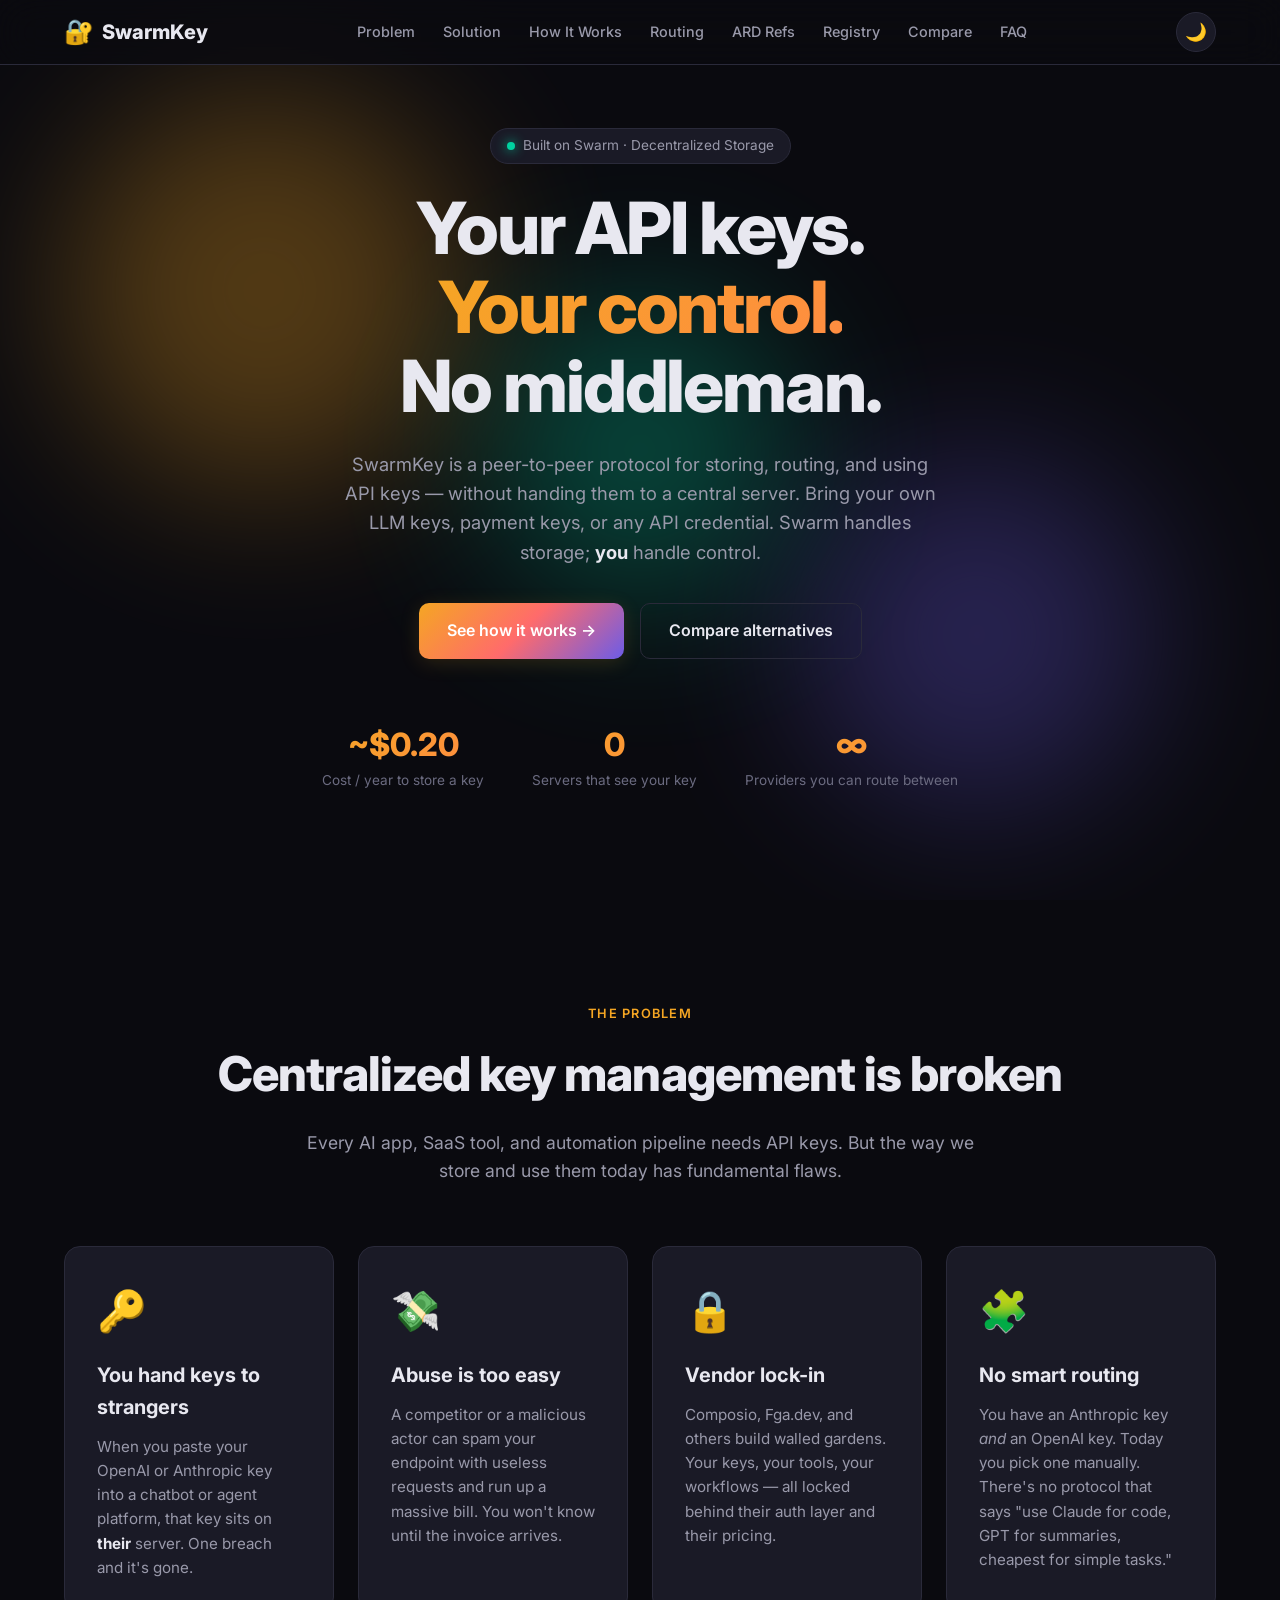
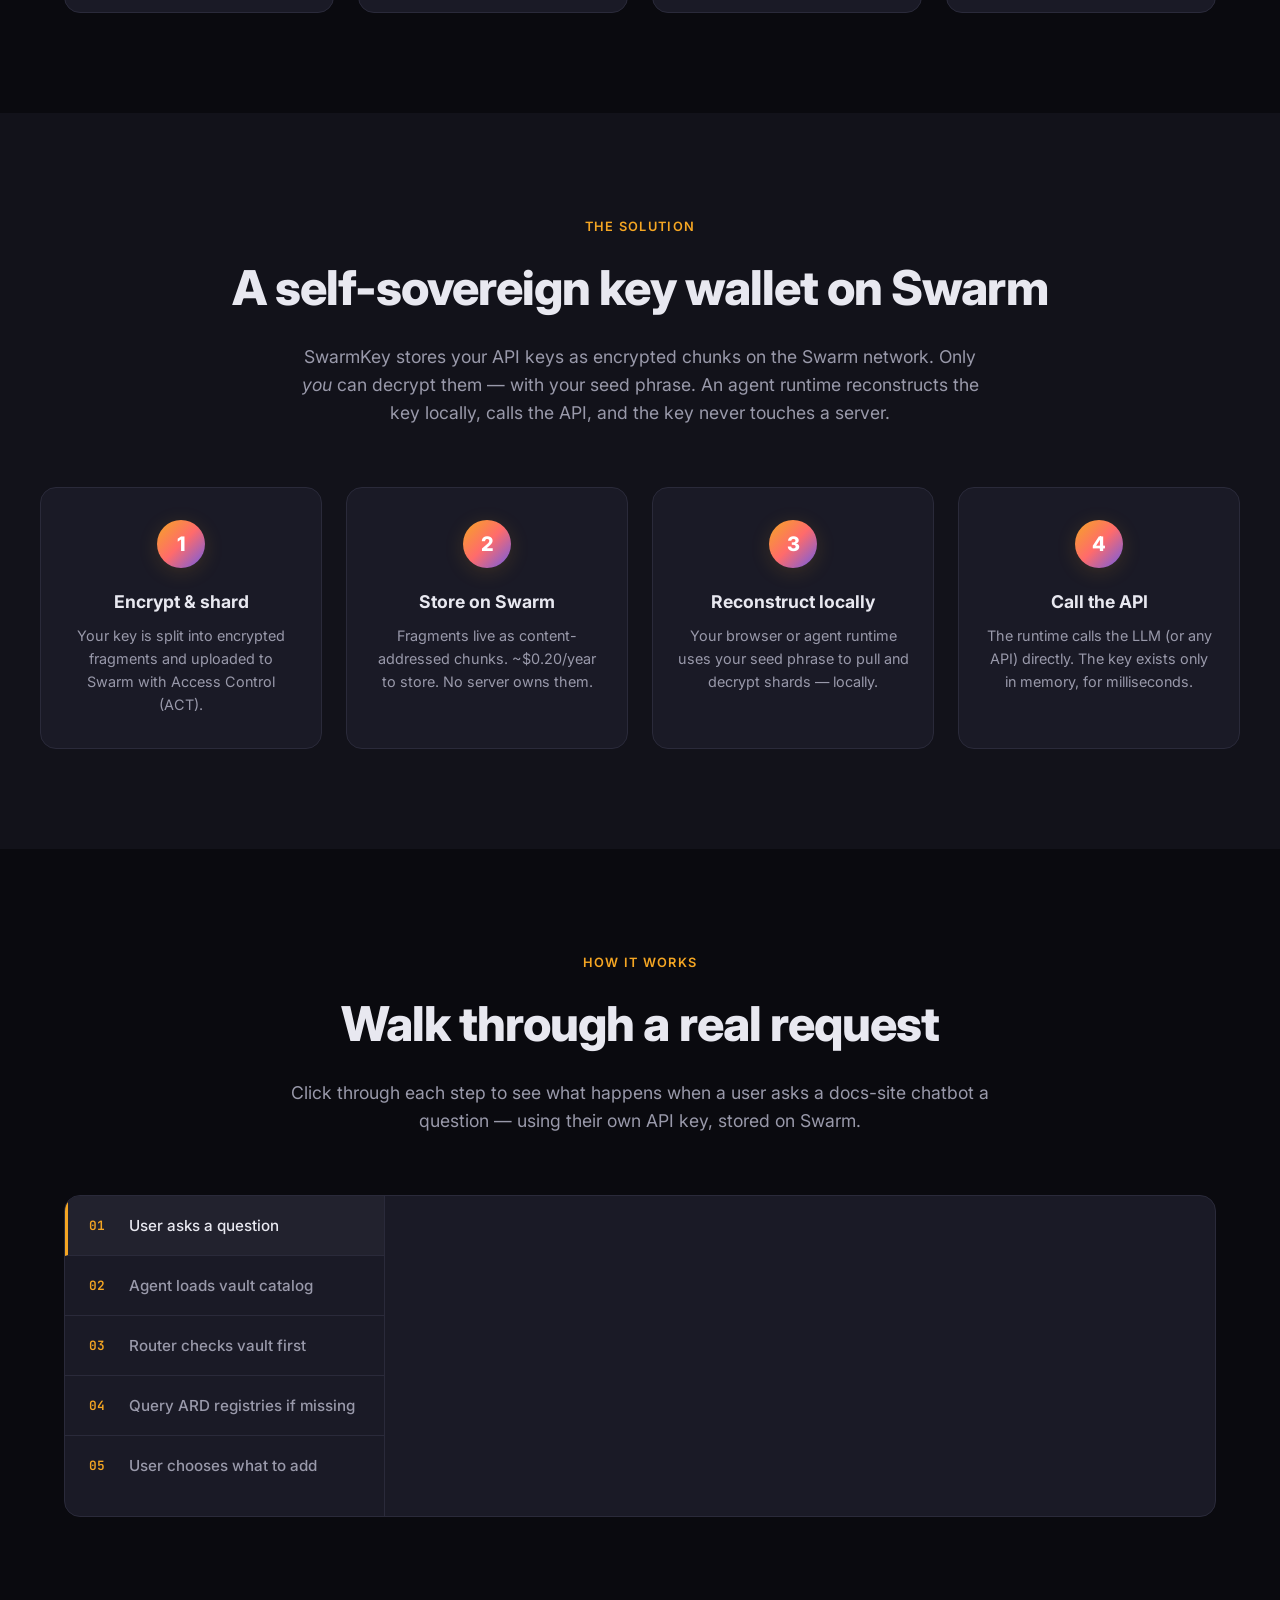
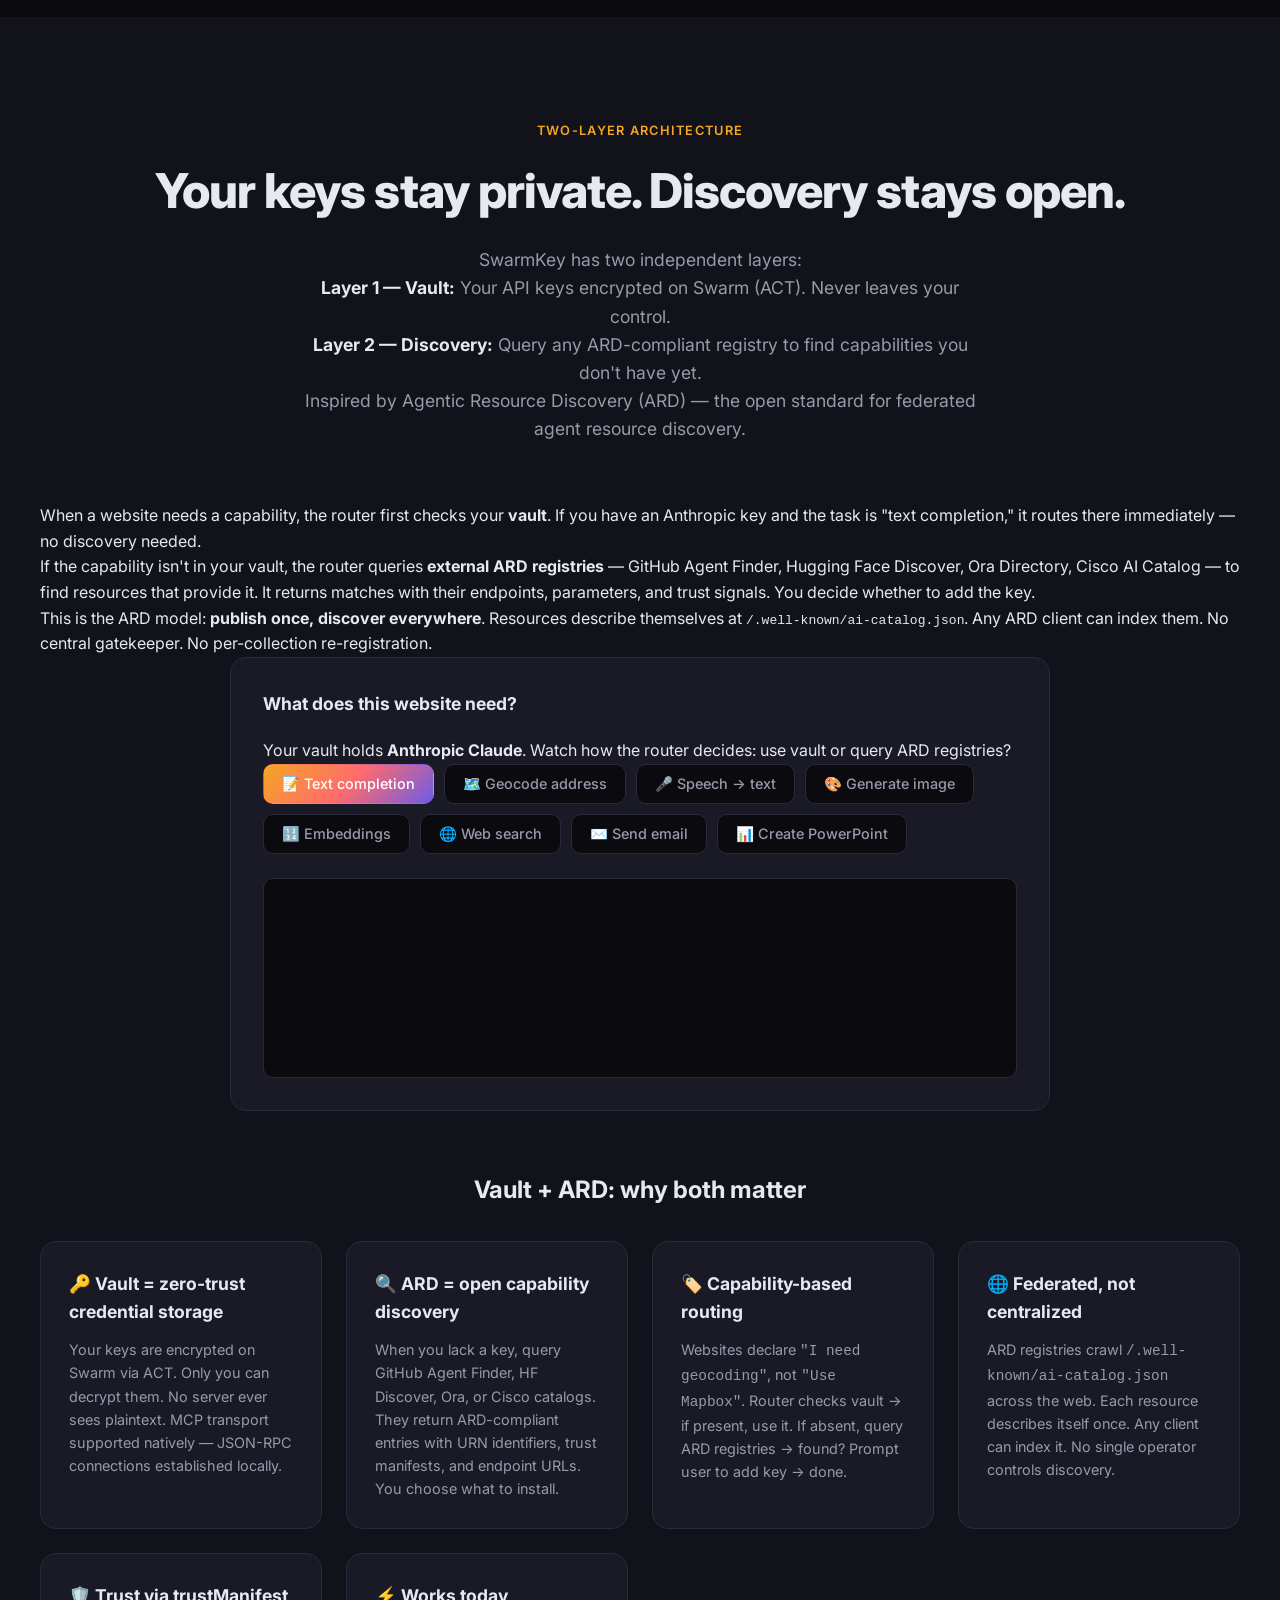
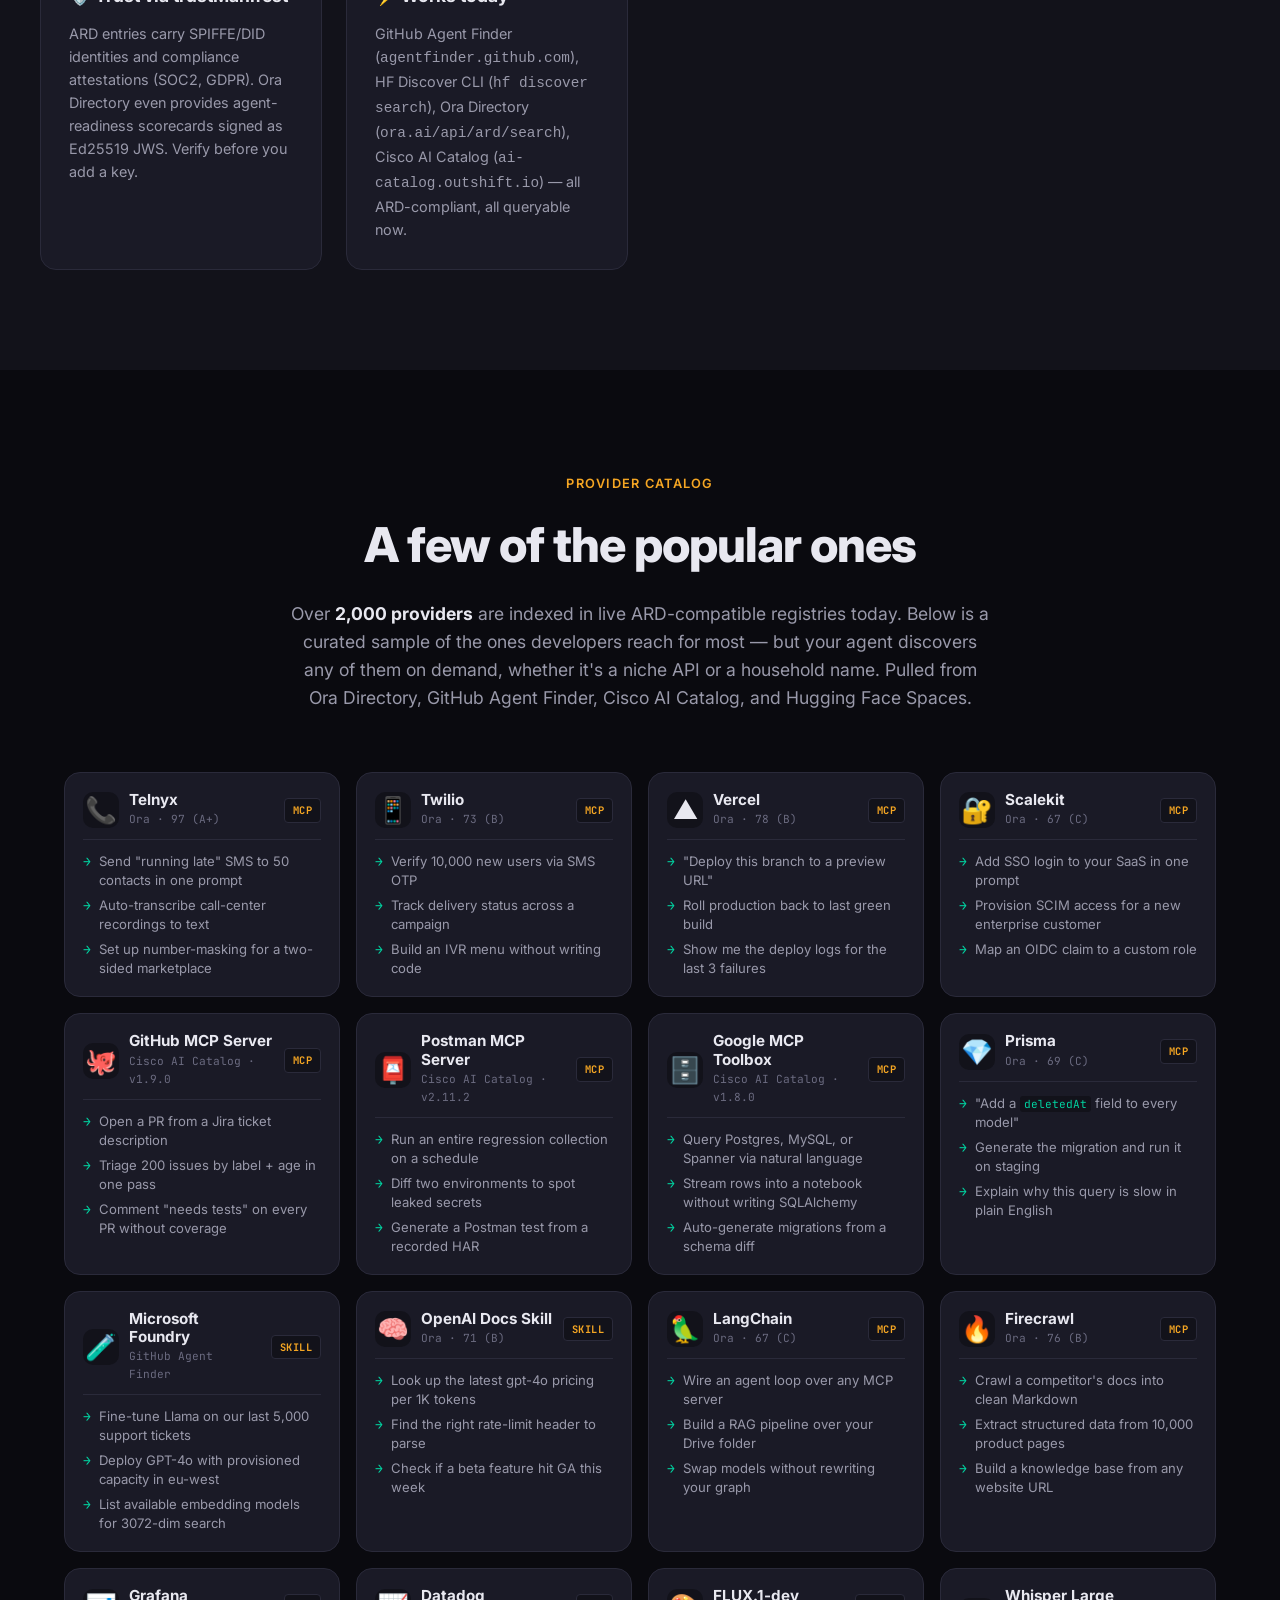
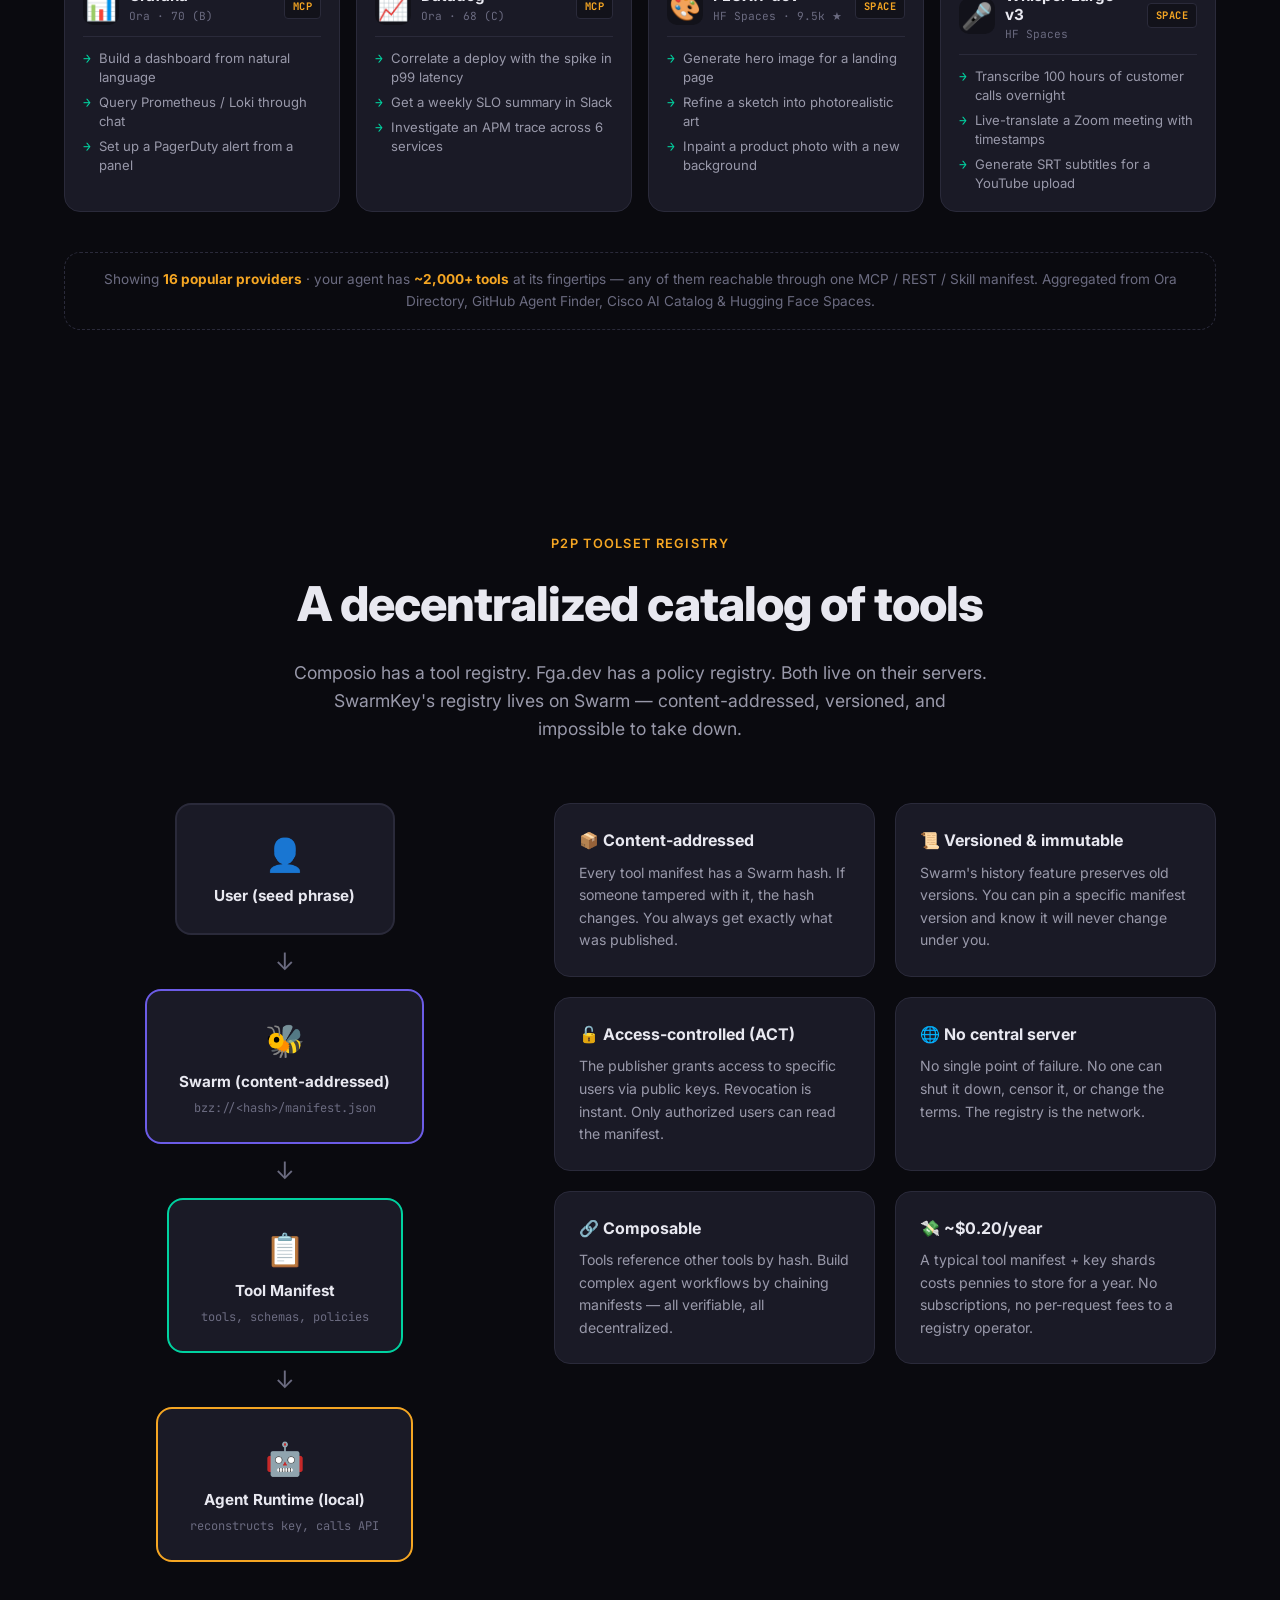
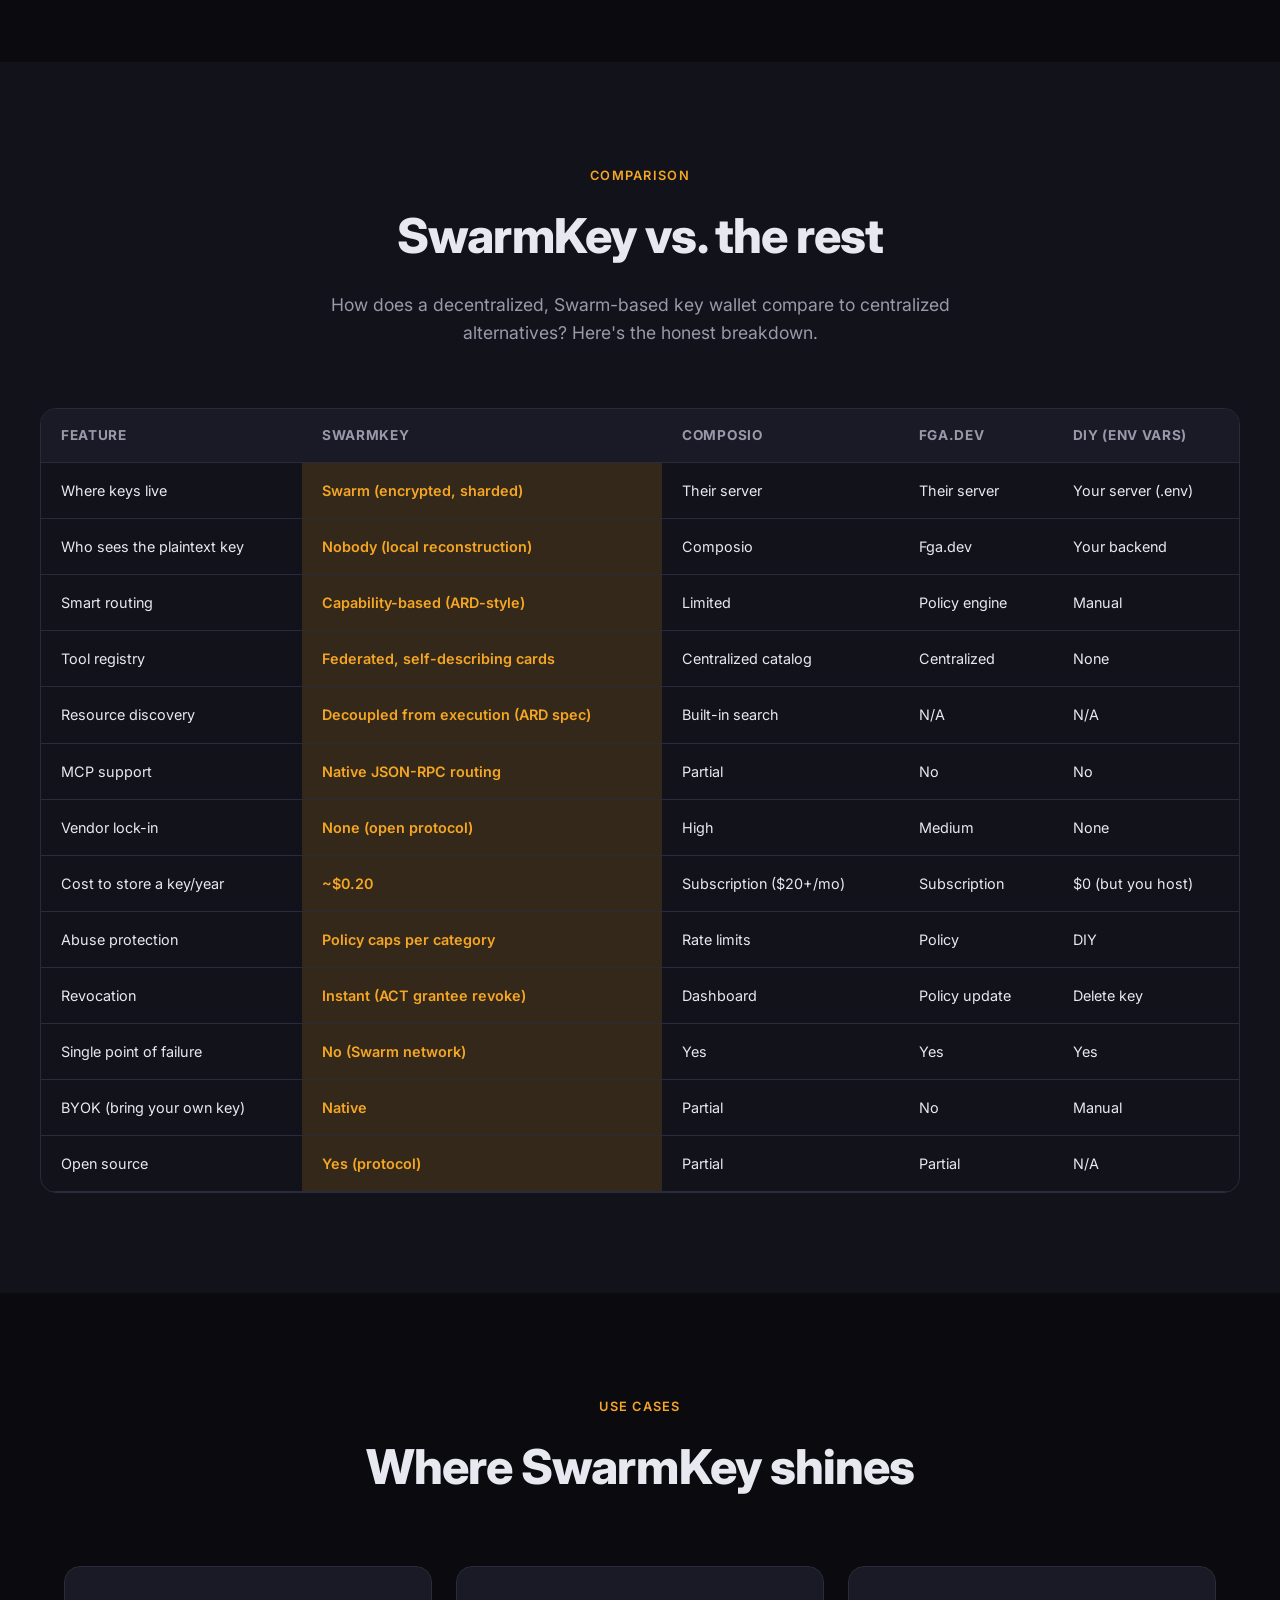
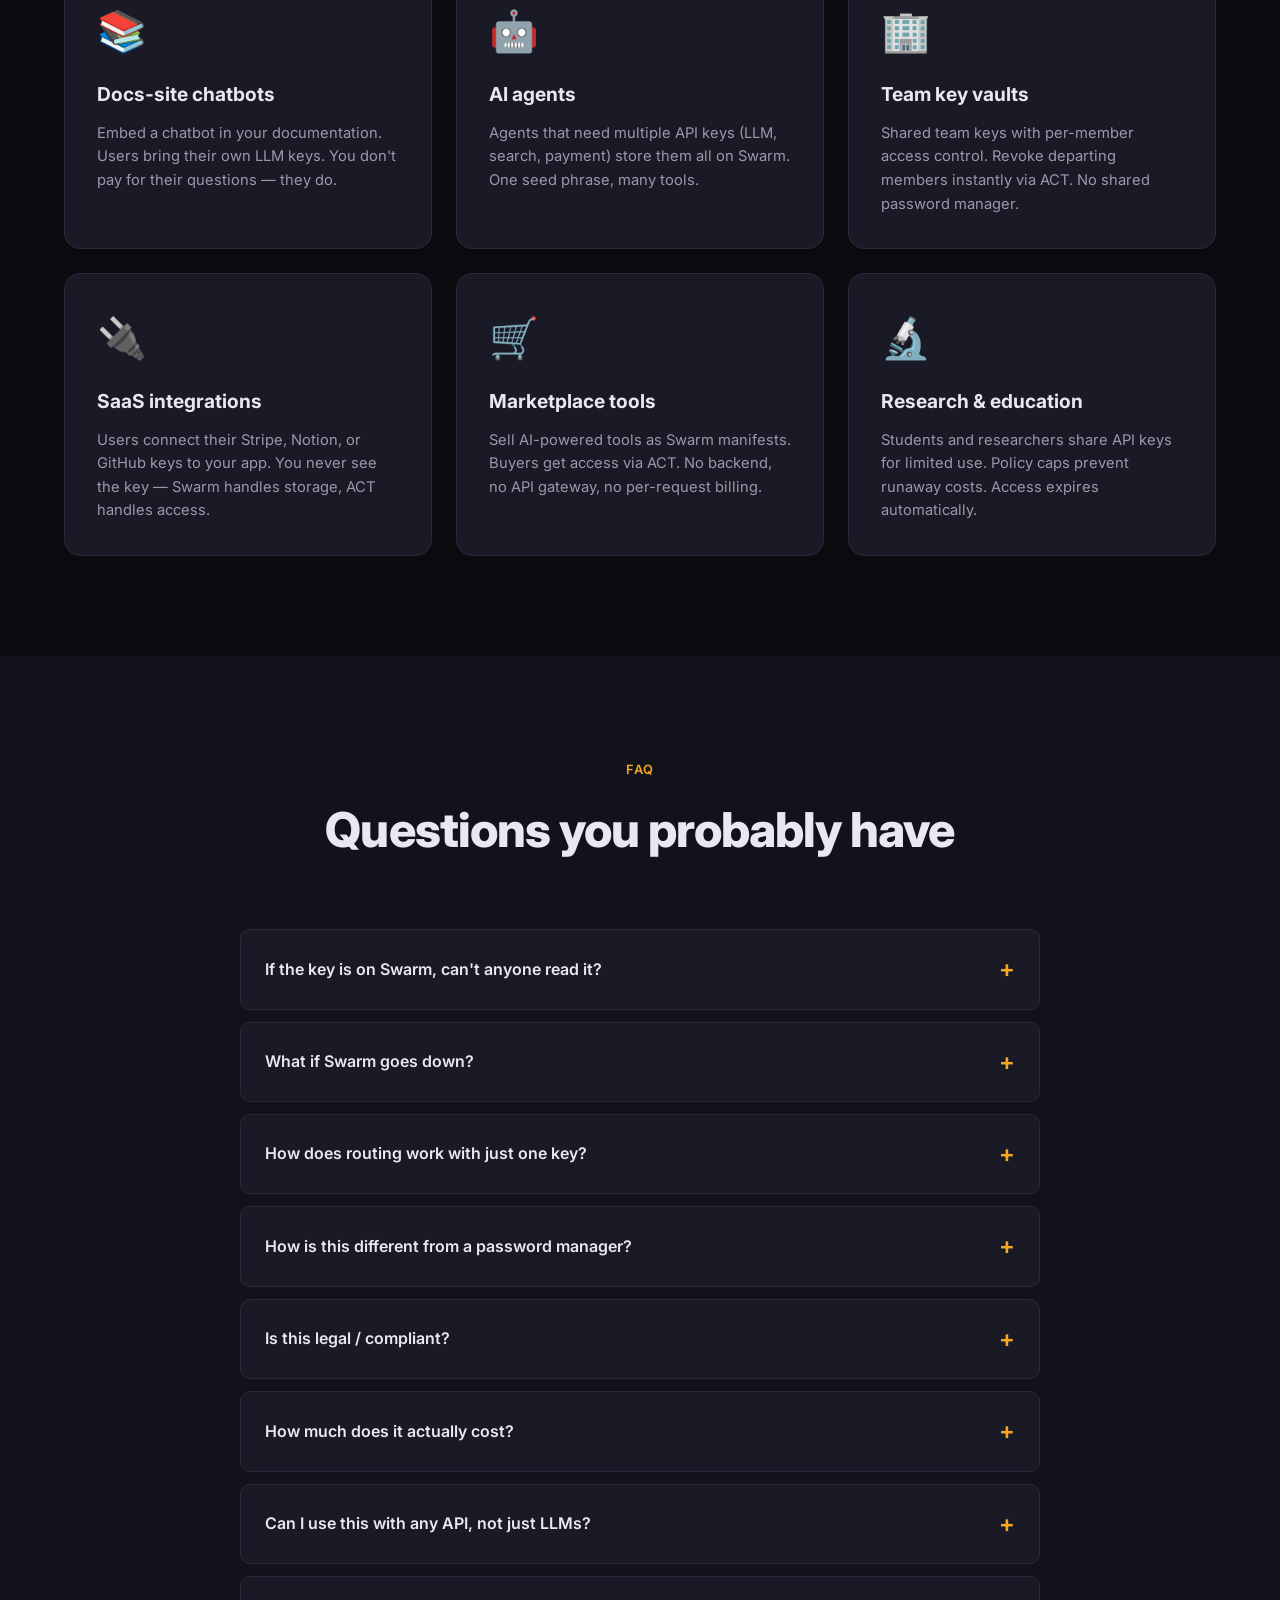
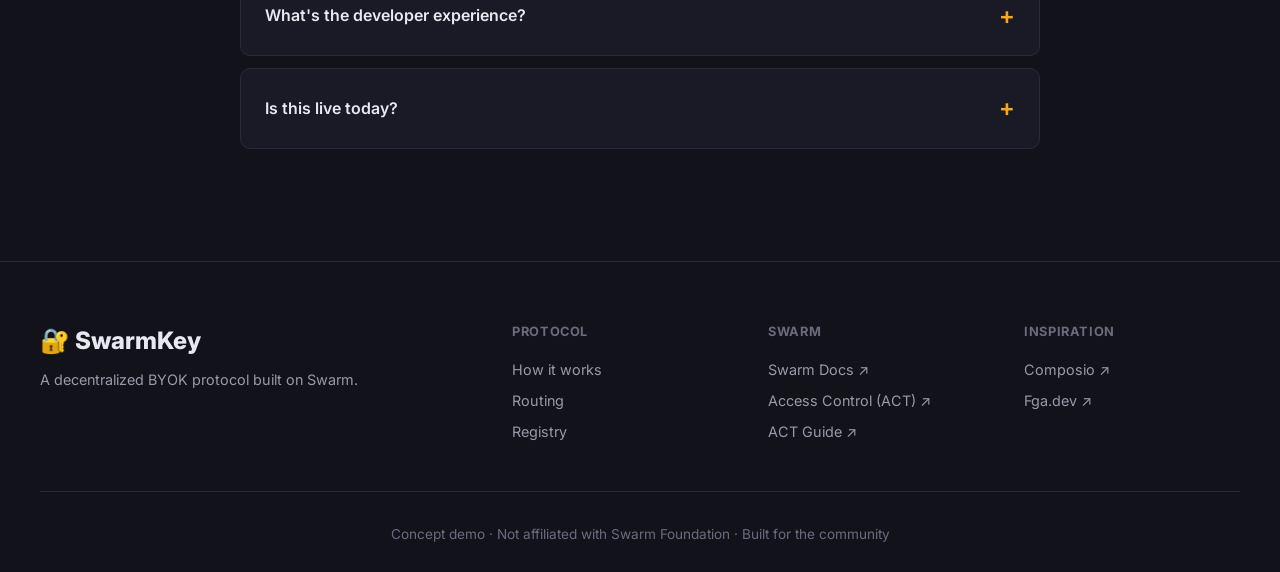
==== commit fe647f4b: "Rebuild provider catalog: 16 mainstream providers + remove long JSON snippet - Drop niche providers " ====
--- a/index.html
+++ b/index.html
@@ -247,16 +247,6 @@
         </div>
       </div>
 
-      <!-- Live ARD entries -->
-      <div class="routing-code">
-        <div class="routing-code__header">
-          <span class="routing-code__dot" style="background:#ff5f56"></span>
-          <span class="routing-code__dot" style="background:#ffbd2e"></span>
-          <span class="routing-code__dot" style="background:#27c93f"></span>
-          <span class="routing-code__name">ard-discovery-result.json</span>
-        </div>
-        <pre class="routing-code__block"><code id="policyCode"></code></pre>
-      </div>
     </div>
 
     <div class="routing-why">
@@ -290,369 +280,288 @@
     </div>
   </section>
 
-  <!-- ARD Provider Catalog Carousel -->
+<!-- ARD Provider Catalog -->
   <section class="section" id="ardref">
     <div class="section__header">
       <span class="section__eyebrow">Provider Catalog</span>
-      <h2 class="section__title">Real providers discoverable via ARD</h2>
+      <h2 class="section__title">A few of the popular ones</h2>
       <p class="section__lead">
-        These are actual providers, MCP servers, and tools indexed in live ARD registries right now — each with real endpoints your agent can connect to. Data pulled from <a href="https://directory.ora.ai/" target="_blank" rel="noopener">Ora Directory</a>, <a href="https://ai-catalog.outshift.io/" target="_blank" rel="noopener">Cisco AI Catalog</a>, and <a href="https://agentfinder.github.com/" target="_blank" rel="noopener">GitHub Agent Finder</a>.
+        Over <strong>2,000 providers</strong> are indexed in live ARD-compatible registries today. Below is a curated sample of the ones developers reach for most &mdash; but your agent discovers any of them on demand, whether it's a niche API or a household name. Pulled from
+        <a href="https://directory.ora.ai/" target="_blank" rel="noopener">Ora Directory</a>,
+        <a href="https://agentfinder.github.com/" target="_blank" rel="noopener">GitHub Agent Finder</a>,
+        <a href="https://ai-catalog.outshift.io/" target="_blank" rel="noopener">Cisco AI Catalog</a>, and
+        <a href="https://huggingface.co/spaces" target="_blank" rel="noopener">Hugging Face Spaces</a>.
       </p>
     </div>
 
-    <div class="carousel">
-      <button class="carousel__nav carousel__nav--prev" id="carouselPrev" aria-label="Previous">‹</button>
-      <div class="carousel__track" id="carouselTrack">
-
-        <!-- Telnyx -->
-        <div class="carousel__card">
-          <div class="carousel__card-header">
-            <span class="carousel__card-icon">📞</span>
-            <div>
-              <h3 class="carousel__card-title">Telnyx</h3>
-              <span class="carousel__card-badge">telnyx.com</span>
-            </div>
-          </div>
-          <p class="carousel__card-desc">Voice, SMS, and real-time communications APIs. Top-ranked on Ora Directory with agent-readiness score <strong>97 (A+)</strong>. MCP server + OpenAPI spec available.</p>
-          <div class="carousel__card-endpoints">
-            <div class="carousel__endpoint">
-              <span class="carousel__endpoint-method">MCP</span>
-              <code>telnyx-mcp-server</code>
-            </div>
-            <div class="carousel__endpoint">
-              <span class="carousel__endpoint-method">REST</span>
-              <code>api.telnyx.com/v2</code>
-            </div>
-            <div class="carousel__endpoint">
-              <span class="carousel__endpoint-method">OpenAPI</span>
-              <code>+3 specs indexed</code>
-            </div>
-          </div>
-          <div class="carousel__card-tags">
-            <span class="carousel__tag">Voice</span>
-            <span class="carousel__tag">SMS</span>
-            <span class="carousel__tag">WebRTC</span>
-            <span class="carousel__tag">Score: 97</span>
-          </div>
-        </div>
-
-        <!-- Postman MCP -->
-        <div class="carousel__card">
-          <div class="carousel__card-header">
-            <span class="carousel__card-icon">📮</span>
-            <div>
-              <h3 class="carousel__card-title">Postman MCP Server</h3>
-              <span class="carousel__card-badge">postman.com</span>
-            </div>
-          </div>
-          <p class="carousel__card-desc">Operate on the Postman API via MCP. Manage collections, environments, and workspaces through natural language. Verified with Sigstore attestation.</p>
-          <div class="carousel__card-endpoints">
-            <div class="carousel__endpoint">
-              <span class="carousel__endpoint-method">HTTP</span>
-              <code>mcp.postman.com/mcp</code>
-            </div>
-            <div class="carousel__endpoint">
-              <span class="carousel__endpoint-method">HTTP</span>
-              <code>mcp.postman.com/minimal</code>
-            </div>
-            <div class="carousel__endpoint">
-              <span class="carousel__endpoint-method">STDIO</span>
-              <code>npx @postman/postman-mcp-server</code>
-            </div>
-          </div>
-          <div class="carousel__card-tags">
-            <span class="carousel__tag">API Testing</span>
-            <span class="carousel__tag">Collections</span>
-            <span class="carousel__tag">v2.11.2</span>
-          </div>
-        </div>
-
-        <!-- GitHub MCP -->
-        <div class="carousel__card">
-          <div class="carousel__card-header">
-            <span class="carousel__card-icon">🐙</span>
-            <div>
-              <h3 class="carousel__card-title">GitHub MCP Server</h3>
-              <span class="carousel__card-badge">github.com</span>
-            </div>
-          </div>
-          <p class="carousel__card-desc">Connect AI assistants to GitHub — manage repos, issues, PRs, and workflows through natural language. Available via Copilot or standalone.</p>
-          <div class="carousel__card-endpoints">
-            <div class="carousel__endpoint">
-              <span class="carousel__endpoint-method">HTTP</span>
-              <code>api.githubcopilot.com/mcp/</code>
-            </div>
-            <div class="carousel__endpoint">
-              <span class="carousel__endpoint-method">STDIO</span>
-              <code>docker ghcr.io/github/github-mcp-server</code>
-            </div>
-          </div>
-          <div class="carousel__card-tags">
-            <span class="carousel__tag">Repos</span>
-            <span class="carousel__tag">Issues</span>
-            <span class="carousel__tag">PRs</span>
-            <span class="carousel__tag">v1.9.0</span>
-          </div>
-        </div>
-
-        <!-- Firecrawl -->
-        <div class="carousel__card">
-          <div class="carousel__card-header">
-            <span class="carousel__card-icon">🔥</span>
-            <div>
-              <h3 class="carousel__card-title">Firecrawl</h3>
-              <span class="carousel__card-badge">firecrawl.dev</span>
-            </div>
-          </div>
-          <p class="carousel__card-desc">Web scraping and crawling MCP server. Turn any website into clean, LLM-ready data. Agent-readiness score <strong>76 (B)</strong> on Ora Directory.</p>
-          <div class="carousel__card-endpoints">
-            <div class="carousel__endpoint">
-              <span class="carousel__endpoint-method">MCP</span>
-              <code>firecrawl-mcp-server</code>
-            </div>
-            <div class="carousel__endpoint">
-              <span class="carousel__endpoint-method">REST</span>
-              <code>api.firecrawl.dev/v1</code>
-            </div>
-          </div>
-          <div class="carousel__card-tags">
-            <span class="carousel__tag">Scraping</span>
-            <span class="carousel__tag">Crawling</span>
-            <span class="carousel__tag">LLM-ready</span>
-            <span class="carousel__tag">Score: 76</span>
-          </div>
-        </div>
-
-        <!-- Google MCP Toolbox -->
-        <div class="carousel__card">
-          <div class="carousel__card-header">
-            <span class="carousel__card-icon">🗄️</span>
-            <div>
-              <h3 class="carousel__card-title">Google MCP Toolbox</h3>
-              <span class="carousel__card-badge">googleapis</span>
-            </div>
-          </div>
-          <p class="carousel__card-desc">Connect your agent to any database via MCP. Supports PostgreSQL, MySQL, Spanner, and more. Streamable HTTP transport with dynamic tool loading.</p>
-          <div class="carousel__card-endpoints">
-            <div class="carousel__endpoint">
-              <span class="carousel__endpoint-method">HTTP</span>
-              <code>{host}:{port}/mcp</code>
-            </div>
-            <div class="carousel__endpoint">
-              <span class="carousel__endpoint-method">STDIO</span>
-              <code>--stdio flag available</code>
-            </div>
-            <div class="carousel__endpoint">
-              <span class="carousel__endpoint-method">OCI</span>
-              <code>us-central1-docker.pkg.dev/.../toolbox:1.8.0</code>
-            </div>
-          </div>
-          <div class="carousel__card-tags">
-            <span class="carousel__tag">Databases</span>
-            <span class="carousel__tag">SQL</span>
-            <span class="carousel__tag">v1.8.0</span>
-          </div>
-        </div>
-
-        <!-- Vercel -->
-        <div class="carousel__card">
-          <div class="carousel__card-header">
-            <span class="carousel__card-icon">▲</span>
-            <div>
-              <h3 class="carousel__card-title">Vercel</h3>
-              <span class="carousel__card-badge">vercel.com</span>
-            </div>
-          </div>
-          <p class="carousel__card-desc">Deploy and manage frontend projects via MCP. Agent-readiness score <strong>78 (B)</strong> on Ora. MCP server + llms.txt indexed.</p>
-          <div class="carousel__card-endpoints">
-            <div class="carousel__endpoint">
-              <span class="carousel__endpoint-method">MCP</span>
-              <code>vercel-mcp-server</code>
-            </div>
-            <div class="carousel__endpoint">
-              <span class="carousel__endpoint-method">REST</span>
-              <code>api.vercel.com/v13</code>
-            </div>
-          </div>
-          <div class="carousel__card-tags">
-            <span class="carousel__tag">Deploy</span>
-            <span class="carousel__tag">Frontend</span>
-            <span class="carousel__tag">Edge</span>
-            <span class="carousel__tag">Score: 78</span>
-          </div>
-        </div>
-
-        <!-- Twilio -->
-        <div class="carousel__card">
-          <div class="carousel__card-header">
-            <span class="carousel__card-icon">📱</span>
-            <div>
-              <h3 class="carousel__card-title">Twilio</h3>
-              <span class="carousel__card-badge">twilio.com</span>
-            </div>
-          </div>
-          <p class="carousel__card-desc">Messaging, voice, and video APIs. MCP server indexed with agent-readiness score <strong>73 (B)</strong>. Send SMS, make calls, manage conversations.</p>
-          <div class="carousel__card-endpoints">
-            <div class="carousel__endpoint">
-              <span class="carousel__endpoint-method">MCP</span>
-              <code>twilio-mcp-server</code>
-            </div>
-            <div class="carousel__endpoint">
-              <span class="carousel__endpoint-method">REST</span>
-              <code>api.twilio.com/2010-04-01</code>
-            </div>
-          </div>
-          <div class="carousel__card-tags">
-            <span class="carousel__tag">SMS</span>
-            <span class="carousel__tag">Voice</span>
-            <span class="carousel__tag">Video</span>
-            <span class="carousel__tag">Score: 73</span>
-          </div>
-        </div>
-
-        <!-- Datadog -->
-        <div class="carousel__card">
-          <div class="carousel__card-header">
-            <span class="carousel__card-icon">🐕</span>
-            <div>
-              <h3 class="carousel__card-title">Datadog</h3>
-              <span class="carousel__card-badge">datadoghq.com</span>
-            </div>
-          </div>
-          <p class="carousel__card-desc">Observability and monitoring MCP server. Query metrics, logs, and traces through natural language. Agent-readiness score <strong>68 (C)</strong>.</p>
-          <div class="carousel__card-endpoints">
-            <div class="carousel__endpoint">
-              <span class="carousel__endpoint-method">MCP</span>
-              <code>datadog-mcp-server</code>
-            </div>
-            <div class="carousel__endpoint">
-              <span class="carousel__endpoint-method">REST</span>
-              <code>api.datadoghq.com/api/v2</code>
-            </div>
-          </div>
-          <div class="carousel__card-tags">
-            <span class="carousel__tag">Monitoring</span>
-            <span class="carousel__tag">Logs</span>
-            <span class="carousel__tag">Metrics</span>
-            <span class="carousel__tag">Score: 68</span>
-          </div>
-        </div>
-
-        <!-- Red Hat Lightspeed -->
-        <div class="carousel__card">
-          <div class="carousel__card-header">
-            <span class="carousel__card-icon">🎩</span>
-            <div>
-              <h3 class="carousel__card-title">Red Hat Lightspeed MCP</h3>
-              <span class="carousel__card-badge">redhat.com</span>
-            </div>
-          </div>
-          <p class="carousel__card-desc">Advisor, image builder, inventory management, and more for Red Hat infrastructure. MCP server with Sigstore-verified publisher identity.</p>
-          <div class="carousel__card-endpoints">
-            <div class="carousel__endpoint">
-              <span class="carousel__endpoint-method">STDIO</span>
-              <code>docker ghcr.io/redhatinsights/red-hat-lightspeed-mcp</code>
-            </div>
-          </div>
-          <div class="carousel__card-tags">
-            <span class="carousel__tag">Infrastructure</span>
-            <span class="carousel__tag">Advisor</span>
-            <span class="carousel__tag">v1.0.29</span>
-          </div>
-        </div>
-
-        <!-- Grafana -->
-        <div class="carousel__card">
-          <div class="carousel__card-header">
-            <span class="carousel__card-icon">📊</span>
-            <div>
-              <h3 class="carousel__card-title">Grafana</h3>
-              <span class="carousel__card-badge">grafana.com</span>
-            </div>
-          </div>
-          <p class="carousel__card-desc">Observability dashboards and alerting via MCP. Query Prometheus, Loki, Tempo data sources. Agent-readiness score <strong>70 (B)</strong> with OpenAPI spec.</p>
-          <div class="carousel__card-endpoints">
-            <div class="carousel__endpoint">
-              <span class="carousel__endpoint-method">MCP</span>
-              <code>grafana-mcp-server</code>
-            </div>
-            <div class="carousel__endpoint">
-              <span class="carousel__endpoint-method">REST</span>
-              <code>grafana.com/api</code>
-            </div>
-            <div class="carousel__endpoint">
-              <span class="carousel__endpoint-method">OpenAPI</span>
-              <code>+3 specs indexed</code>
-            </div>
-          </div>
-          <div class="carousel__card-tags">
-            <span class="carousel__tag">Dashboards</span>
-            <span class="carousel__tag">Alerting</span>
-            <span class="carousel__tag">Score: 70</span>
-          </div>
-        </div>
-
-        <!-- Prisma -->
-        <div class="carousel__card">
-          <div class="carousel__card-header">
-            <span class="carousel__card-icon">💎</span>
-            <div>
-              <h3 class="carousel__card-title">Prisma</h3>
-              <span class="carousel__card-badge">prisma.io</span>
-            </div>
-          </div>
-          <p class="carousel__card-desc">Database ORM and migrations via MCP. Manage schemas, run queries, and handle migrations through natural language. Score <strong>69 (C)</strong>.</p>
-          <div class="carousel__card-endpoints">
-            <div class="carousel__endpoint">
-              <span class="carousel__endpoint-method">MCP</span>
-              <code>prisma-mcp-server</code>
-            </div>
-          </div>
-          <div class="carousel__card-tags">
-            <span class="carousel__tag">ORM</span>
-            <span class="carousel__tag">Migrations</span>
-            <span class="carousel__tag">Schema</span>
-            <span class="carousel__tag">Score: 69</span>
-          </div>
-        </div>
-
-        <!-- HeyGen -->
-        <div class="carousel__card">
-          <div class="carousel__card-header">
-            <span class="carousel__card-icon">🎬</span>
-            <div>
-              <h3 class="carousel__card-title">HeyGen</h3>
-              <span class="carousel__card-badge">heygen.com</span>
-            </div>
-          </div>
-          <p class="carousel__card-desc">AI video generation MCP server. Create avatar videos, translate content, and manage video projects. Agent-readiness score <strong>69 (C)</strong>.</p>
-          <div class="carousel__card-endpoints">
-            <div class="carousel__endpoint">
-              <span class="carousel__endpoint-method">MCP</span>
-              <code>heygen-mcp-server</code>
-            </div>
-            <div class="carousel__endpoint">
-              <span class="carousel__endpoint-method">REST</span>
-              <code>api.heygen.com/v2</code>
-            </div>
-          </div>
-          <div class="carousel__card-tags">
-            <span class="carousel__tag">Video</span>
-            <span class="carousel__tag">Avatars</span>
-            <span class="carousel__tag">AI Gen</span>
-            <span class="carousel__tag">Score: 69</span>
-          </div>
-        </div>
-
-      </div>
-      <button class="carousel__nav carousel__nav--next" id="carouselNext" aria-label="Next">›</button>
-    </div>
-
-    <div class="carousel__hint">
-      <span>← Scroll to explore 1,868+ providers across registries →</span>
+    <div class="provider-grid">
+
+      <!-- ROW 1 — Communication & Deploy -->
+      <article class="provider">
+        <header class="provider__head">
+          <span class="provider__icon">📞</span>
+          <div>
+            <h3 class="provider__name">Telnyx</h3>
+            <span class="provider__src">Ora · 97 (A+)</span>
+          </div>
+          <span class="provider__type">MCP</span>
+        </header>
+        <ul class="provider__uses">
+          <li>Send "running late" SMS to 50 contacts in one prompt</li>
+          <li>Auto-transcribe call-center recordings to text</li>
+          <li>Set up number-masking for a two-sided marketplace</li>
+        </ul>
+      </article>
+
+      <article class="provider">
+        <header class="provider__head">
+          <span class="provider__icon">📱</span>
+          <div>
+            <h3 class="provider__name">Twilio</h3>
+            <span class="provider__src">Ora · 73 (B)</span>
+          </div>
+          <span class="provider__type">MCP</span>
+        </header>
+        <ul class="provider__uses">
+          <li>Verify 10,000 new users via SMS OTP</li>
+          <li>Track delivery status across a campaign</li>
+          <li>Build an IVR menu without writing code</li>
+        </ul>
+      </article>
+
+      <article class="provider">
+        <header class="provider__head">
+          <span class="provider__icon">▲</span>
+          <div>
+            <h3 class="provider__name">Vercel</h3>
+            <span class="provider__src">Ora · 78 (B)</span>
+          </div>
+          <span class="provider__type">MCP</span>
+        </header>
+        <ul class="provider__uses">
+          <li>"Deploy this branch to a preview URL"</li>
+          <li>Roll production back to last green build</li>
+          <li>Show me the deploy logs for the last 3 failures</li>
+        </ul>
+      </article>
+
+      <article class="provider">
+        <header class="provider__head">
+          <span class="provider__icon">🔐</span>
+          <div>
+            <h3 class="provider__name">Scalekit</h3>
+            <span class="provider__src">Ora · 67 (C)</span>
+          </div>
+          <span class="provider__type">MCP</span>
+        </header>
+        <ul class="provider__uses">
+          <li>Add SSO login to your SaaS in one prompt</li>
+          <li>Provision SCIM access for a new enterprise customer</li>
+          <li>Map an OIDC claim to a custom role</li>
+        </ul>
+      </article>
+
+      <!-- ROW 2 — Code, Repos, Databases -->
+      <article class="provider">
+        <header class="provider__head">
+          <span class="provider__icon">🐙</span>
+          <div>
+            <h3 class="provider__name">GitHub MCP Server</h3>
+            <span class="provider__src">Cisco AI Catalog · v1.9.0</span>
+          </div>
+          <span class="provider__type">MCP</span>
+        </header>
+        <ul class="provider__uses">
+          <li>Open a PR from a Jira ticket description</li>
+          <li>Triage 200 issues by label + age in one pass</li>
+          <li>Comment "needs tests" on every PR without coverage</li>
+        </ul>
+      </article>
+
+      <article class="provider">
+        <header class="provider__head">
+          <span class="provider__icon">📮</span>
+          <div>
+            <h3 class="provider__name">Postman MCP Server</h3>
+            <span class="provider__src">Cisco AI Catalog · v2.11.2</span>
+          </div>
+          <span class="provider__type">MCP</span>
+        </header>
+        <ul class="provider__uses">
+          <li>Run an entire regression collection on a schedule</li>
+          <li>Diff two environments to spot leaked secrets</li>
+          <li>Generate a Postman test from a recorded HAR</li>
+        </ul>
+      </article>
+
+      <article class="provider">
+        <header class="provider__head">
+          <span class="provider__icon">🗄️</span>
+          <div>
+            <h3 class="provider__name">Google MCP Toolbox</h3>
+            <span class="provider__src">Cisco AI Catalog · v1.8.0</span>
+          </div>
+          <span class="provider__type">MCP</span>
+        </header>
+        <ul class="provider__uses">
+          <li>Query Postgres, MySQL, or Spanner via natural language</li>
+          <li>Stream rows into a notebook without writing SQLAlchemy</li>
+          <li>Auto-generate migrations from a schema diff</li>
+        </ul>
+      </article>
+
+      <article class="provider">
+        <header class="provider__head">
+          <span class="provider__icon">💎</span>
+          <div>
+            <h3 class="provider__name">Prisma</h3>
+            <span class="provider__src">Ora · 69 (C)</span>
+          </div>
+          <span class="provider__type">MCP</span>
+        </header>
+        <ul class="provider__uses">
+          <li>"Add a <code>deletedAt</code> field to every model"</li>
+          <li>Generate the migration and run it on staging</li>
+          <li>Explain why this query is slow in plain English</li>
+        </ul>
+      </article>
+
+      <!-- ROW 3 — LLM & AI infra -->
+      <article class="provider">
+        <header class="provider__head">
+          <span class="provider__icon">🧪</span>
+          <div>
+            <h3 class="provider__name">Microsoft Foundry</h3>
+            <span class="provider__src">GitHub Agent Finder</span>
+          </div>
+          <span class="provider__type">Skill</span>
+        </header>
+        <ul class="provider__uses">
+          <li>Fine-tune Llama on our last 5,000 support tickets</li>
+          <li>Deploy GPT-4o with provisioned capacity in eu-west</li>
+          <li>List available embedding models for 3072-dim search</li>
+        </ul>
+      </article>
+
+      <article class="provider">
+        <header class="provider__head">
+          <span class="provider__icon">🧠</span>
+          <div>
+            <h3 class="provider__name">OpenAI Docs Skill</h3>
+            <span class="provider__src">Ora · 71 (B)</span>
+          </div>
+          <span class="provider__type">Skill</span>
+        </header>
+        <ul class="provider__uses">
+          <li>Look up the latest gpt-4o pricing per 1K tokens</li>
+          <li>Find the right rate-limit header to parse</li>
+          <li>Check if a beta feature hit GA this week</li>
+        </ul>
+      </article>
+
+      <article class="provider">
+        <header class="provider__head">
+          <span class="provider__icon">🦜</span>
+          <div>
+            <h3 class="provider__name">LangChain</h3>
+            <span class="provider__src">Ora · 67 (C)</span>
+          </div>
+          <span class="provider__type">MCP</span>
+        </header>
+        <ul class="provider__uses">
+          <li>Wire an agent loop over any MCP server</li>
+          <li>Build a RAG pipeline over your Drive folder</li>
+          <li>Swap models without rewriting your graph</li>
+        </ul>
+      </article>
+
+      <article class="provider">
+        <header class="provider__head">
+          <span class="provider__icon">🔥</span>
+          <div>
+            <h3 class="provider__name">Firecrawl</h3>
+            <span class="provider__src">Ora · 76 (B)</span>
+          </div>
+          <span class="provider__type">MCP</span>
+        </header>
+        <ul class="provider__uses">
+          <li>Crawl a competitor's docs into clean Markdown</li>
+          <li>Extract structured data from 10,000 product pages</li>
+          <li>Build a knowledge base from any website URL</li>
+        </ul>
+      </article>
+
+      <!-- ROW 4 — Observability & Media -->
+      <article class="provider">
+        <header class="provider__head">
+          <span class="provider__icon">📊</span>
+          <div>
+            <h3 class="provider__name">Grafana</h3>
+            <span class="provider__src">Ora · 70 (B)</span>
+          </div>
+          <span class="provider__type">MCP</span>
+        </header>
+        <ul class="provider__uses">
+          <li>Build a dashboard from natural language</li>
+          <li>Query Prometheus / Loki through chat</li>
+          <li>Set up a PagerDuty alert from a panel</li>
+        </ul>
+      </article>
+
+      <article class="provider">
+        <header class="provider__head">
+          <span class="provider__icon">📈</span>
+          <div>
+            <h3 class="provider__name">Datadog</h3>
+            <span class="provider__src">Ora · 68 (C)</span>
+          </div>
+          <span class="provider__type">MCP</span>
+        </header>
+        <ul class="provider__uses">
+          <li>Correlate a deploy with the spike in p99 latency</li>
+          <li>Get a weekly SLO summary in Slack</li>
+          <li>Investigate an APM trace across 6 services</li>
+        </ul>
+      </article>
+
+      <article class="provider">
+        <header class="provider__head">
+          <span class="provider__icon">🎨</span>
+          <div>
+            <h3 class="provider__name">FLUX.1-dev</h3>
+            <span class="provider__src">HF Spaces · 9.5k ★</span>
+          </div>
+          <span class="provider__type">Space</span>
+        </header>
+        <ul class="provider__uses">
+          <li>Generate hero image for a landing page</li>
+          <li>Refine a sketch into photorealistic art</li>
+          <li>Inpaint a product photo with a new background</li>
+        </ul>
+      </article>
+
+      <article class="provider">
+        <header class="provider__head">
+          <span class="provider__icon">🎤</span>
+          <div>
+            <h3 class="provider__name">Whisper Large v3</h3>
+            <span class="provider__src">HF Spaces</span>
+          </div>
+          <span class="provider__type">Space</span>
+        </header>
+        <ul class="provider__uses">
+          <li>Transcribe 100 hours of customer calls overnight</li>
+          <li>Live-translate a Zoom meeting with timestamps</li>
+          <li>Generate SRT subtitles for a YouTube upload</li>
+        </ul>
+      </article>
+
+    </div>
+
+    <div class="provider-grid__footer">
+      <span>Showing <strong>16 popular providers</strong> &middot; your agent has <strong>~2,000+ tools</strong> at its fingertips &mdash; any of them reachable through one MCP / REST / Skill manifest. Aggregated from Ora Directory, GitHub Agent Finder, Cisco AI Catalog &amp; Hugging Face Spaces.</span>
     </div>
   </section>
-
   <!-- P2P Registry -->
   <section class="section" id="registry">
     <div class="section__header">
--- a/assets/styles.css
+++ b/assets/styles.css
@@ -527,14 +527,11 @@
 
 /* ===== Routing ===== */
 .routing-layout {
-  display: grid;
-  grid-template-columns: 1fr 1fr;
-  gap: 32px;
+  display: block;
   margin-bottom: 60px;
-}
-
-@media (max-width: 900px) {
-  .routing-layout { grid-template-columns: 1fr; }
+  max-width: 820px;
+  margin-left: auto;
+  margin-right: auto;
 }
 
 .routing-demo {
@@ -627,48 +624,6 @@
 
 .routing-result__chip strong { color: var(--text); }
 
-/* Code block */
-.routing-code {
-  background: var(--bg);
-  border: 1px solid var(--border);
-  border-radius: var(--radius);
-  overflow: hidden;
-}
-
-.routing-code__header {
-  display: flex;
-  align-items: center;
-  gap: 8px;
-  padding: 12px 16px;
-  border-bottom: 1px solid var(--border);
-  background: var(--bg-card);
-}
-
-.routing-code__dot {
-  width: 12px; height: 12px;
-  border-radius: 50%;
-}
-
-.routing-code__name {
-  margin-left: 8px;
-  font-family: var(--font-mono);
-  font-size: 0.85rem;
-  color: var(--text-muted);
-}
-
-.routing-code__block {
-  padding: 20px;
-  overflow-x: auto;
-}
-
-.routing-code__block code {
-  font-family: var(--font-mono);
-  font-size: 0.85rem;
-  line-height: 1.6;
-  color: var(--text-muted);
-  white-space: pre;
-}
-
 /* Routing why */
 .routing-why h3 {
   text-align: center;
@@ -803,200 +758,164 @@
   font-size: 0.88rem;
 }
 
-/* ===== Carousel ===== */
-.carousel {
+/* ===== Provider Grid ===== */
+.provider-grid {
+  display: grid;
+  grid-template-columns: repeat(auto-fill, minmax(260px, 1fr));
+  gap: 16px;
+  margin: 40px 0;
+}
+
+.provider {
+  background: var(--bg-card);
+  border: 1px solid var(--border);
+  border-radius: var(--radius);
+  padding: 18px;
+  display: flex;
+  flex-direction: column;
+  gap: 12px;
+  transition: all 0.25s;
   position: relative;
-  margin: 40px 0;
-}
-
-.carousel__track {
-  display: flex;
-  gap: 24px;
-  overflow-x: auto;
-  scroll-behavior: smooth;
-  padding: 20px 0;
-  scrollbar-width: thin;
-  scrollbar-color: var(--accent) var(--bg-alt);
-}
-
-.carousel__track::-webkit-scrollbar {
-  height: 8px;
-}
-
-.carousel__track::-webkit-scrollbar-track {
+  overflow: hidden;
+}
+
+.provider::before {
+  content: '';
+  position: absolute;
+  inset: 0;
+  pointer-events: none;
+  background: radial-gradient(600px circle at var(--mx, 50%) var(--my, 0%),
+    rgba(0, 210, 160, 0.06), transparent 40%);
+  opacity: 0;
+  transition: opacity 0.25s;
+}
+
+.provider:hover {
+  border-color: var(--accent);
+  transform: translateY(-3px);
+  box-shadow: var(--shadow);
+}
+
+.provider:hover::before {
+  opacity: 1;
+}
+
+.provider__head {
+  display: flex;
+  align-items: center;
+  gap: 10px;
+  padding-bottom: 10px;
+  border-bottom: 1px solid var(--border);
+}
+
+.provider__icon {
+  font-size: 1.6rem;
+  line-height: 1;
+  flex-shrink: 0;
+  width: 36px;
+  height: 36px;
+  display: flex;
+  align-items: center;
+  justify-content: center;
   background: var(--bg-alt);
-  border-radius: 4px;
-}
-
-.carousel__track::-webkit-scrollbar-thumb {
-  background: var(--accent);
-  border-radius: 4px;
-}
-
-.carousel__card {
-  flex: 0 0 340px;
-  background: var(--bg-card);
-  border: 1px solid var(--border);
-  border-radius: var(--radius);
-  padding: 24px;
-  transition: all 0.3s;
-  display: flex;
-  flex-direction: column;
-  gap: 16px;
-}
-
-.carousel__card:hover {
-  border-color: var(--accent);
-  transform: translateY(-4px);
-  box-shadow: var(--shadow);
-}
-
-.carousel__card-header {
-  display: flex;
-  align-items: flex-start;
-  gap: 12px;
-}
-
-.carousel__card-icon {
-  font-size: 2rem;
-  flex-shrink: 0;
-}
-
-.carousel__card-title {
-  font-size: 1.1rem;
-  font-weight: 700;
-  margin: 0 0 4px 0;
+  border-radius: 10px;
+}
+
+.provider__name {
+  font-size: 0.95rem;
+  font-weight: 700;
+  margin: 0;
   color: var(--text);
-}
-
-.carousel__card-badge {
-  display: inline-block;
-  font-size: 0.75rem;
+  line-height: 1.2;
+}
+
+.provider__src {
+  display: block;
+  font-size: 0.7rem;
   font-family: var(--font-mono);
+  color: var(--text-dim);
+  margin-top: 2px;
+}
+
+.provider__head > div {
+  flex: 1;
+  min-width: 0;
+}
+
+.provider__type {
+  font-family: var(--font-mono);
+  font-size: 0.65rem;
+  font-weight: 700;
+  text-transform: uppercase;
+  letter-spacing: 0.04em;
   color: var(--accent);
   background: var(--bg-alt);
-  padding: 2px 8px;
+  border: 1px solid var(--border);
+  padding: 3px 8px;
   border-radius: 4px;
-}
-
-.carousel__card-desc {
-  color: var(--text-muted);
-  font-size: 0.9rem;
-  line-height: 1.5;
+  flex-shrink: 0;
+}
+
+.provider__uses {
+  list-style: none;
+  padding: 0;
   margin: 0;
-}
-
-.carousel__card-desc code {
+  display: flex;
+  flex-direction: column;
+  gap: 6px;
+}
+
+.provider__uses li {
+  font-size: 0.82rem;
+  line-height: 1.45;
+  color: var(--text-muted);
+  padding-left: 16px;
+  position: relative;
+}
+
+.provider__uses li::before {
+  content: '→';
+  position: absolute;
+  left: 0;
+  color: var(--accent-3);
+  font-family: var(--font-mono);
+  font-weight: 700;
+}
+
+.provider__uses code {
   font-family: var(--font-mono);
   font-size: 0.85em;
   background: var(--bg-alt);
-  padding: 2px 6px;
+  padding: 1px 4px;
   border-radius: 3px;
   color: var(--accent-3);
 }
 
-.carousel__card-endpoints {
-  display: flex;
-  flex-direction: column;
-  gap: 8px;
-  margin-top: auto;
-}
-
-.carousel__endpoint {
-  display: flex;
-  align-items: center;
-  gap: 8px;
-  font-size: 0.85rem;
-}
-
-.carousel__endpoint-method {
-  font-family: var(--font-mono);
-  font-size: 0.7rem;
-  font-weight: 700;
-  color: var(--bg);
-  background: var(--accent);
-  padding: 2px 6px;
-  border-radius: 3px;
-  min-width: 40px;
-  text-align: center;
-}
-
-.carousel__endpoint code {
-  font-family: var(--font-mono);
-  font-size: 0.8rem;
-  color: var(--text-muted);
-  background: var(--bg-alt);
-  padding: 2px 6px;
-  border-radius: 3px;
-  flex: 1;
-  overflow: hidden;
-  text-overflow: ellipsis;
-  white-space: nowrap;
-}
-
-.carousel__card-tags {
-  display: flex;
-  flex-wrap: wrap;
-  gap: 6px;
-  margin-top: 8px;
-}
-
-.carousel__tag {
-  font-size: 0.75rem;
-  color: var(--accent-3);
-  background: var(--bg-alt);
-  padding: 4px 10px;
-  border-radius: 12px;
-  border: 1px solid var(--border);
-}
-
-.carousel__nav {
-  position: absolute;
-  top: 50%;
-  transform: translateY(-50%);
-  width: 40px;
-  height: 40px;
-  border-radius: 50%;
-  background: var(--bg-card);
-  border: 1px solid var(--border);
-  color: var(--text);
-  font-size: 1.5rem;
-  cursor: pointer;
-  display: flex;
-  align-items: center;
-  justify-content: center;
-  transition: all 0.2s;
-  z-index: 10;
-}
-
-.carousel__nav:hover {
-  background: var(--accent);
-  color: var(--bg);
-  border-color: var(--accent);
-}
-
-.carousel__nav--prev {
-  left: -20px;
-}
-
-.carousel__nav--next {
-  right: -20px;
-}
-
-.carousel__hint {
+.provider-grid__footer {
   text-align: center;
   color: var(--text-dim);
   font-size: 0.85rem;
-  margin-top: 16px;
+  margin-top: 8px;
+  padding: 16px;
+  border: 1px dashed var(--border);
+  border-radius: var(--radius);
+}
+
+.provider-grid__footer strong {
+  color: var(--accent);
+  font-weight: 700;
 }
 
 @media (max-width: 768px) {
-  .carousel__card {
-    flex: 0 0 280px;
+  .provider-grid {
+    grid-template-columns: repeat(auto-fill, minmax(220px, 1fr));
+    gap: 12px;
   }
-  
-  .carousel__nav {
-    display: none;
+}
+
+@media (max-width: 480px) {
+  .provider-grid {
+    grid-template-columns: 1fr;
   }
 }
 
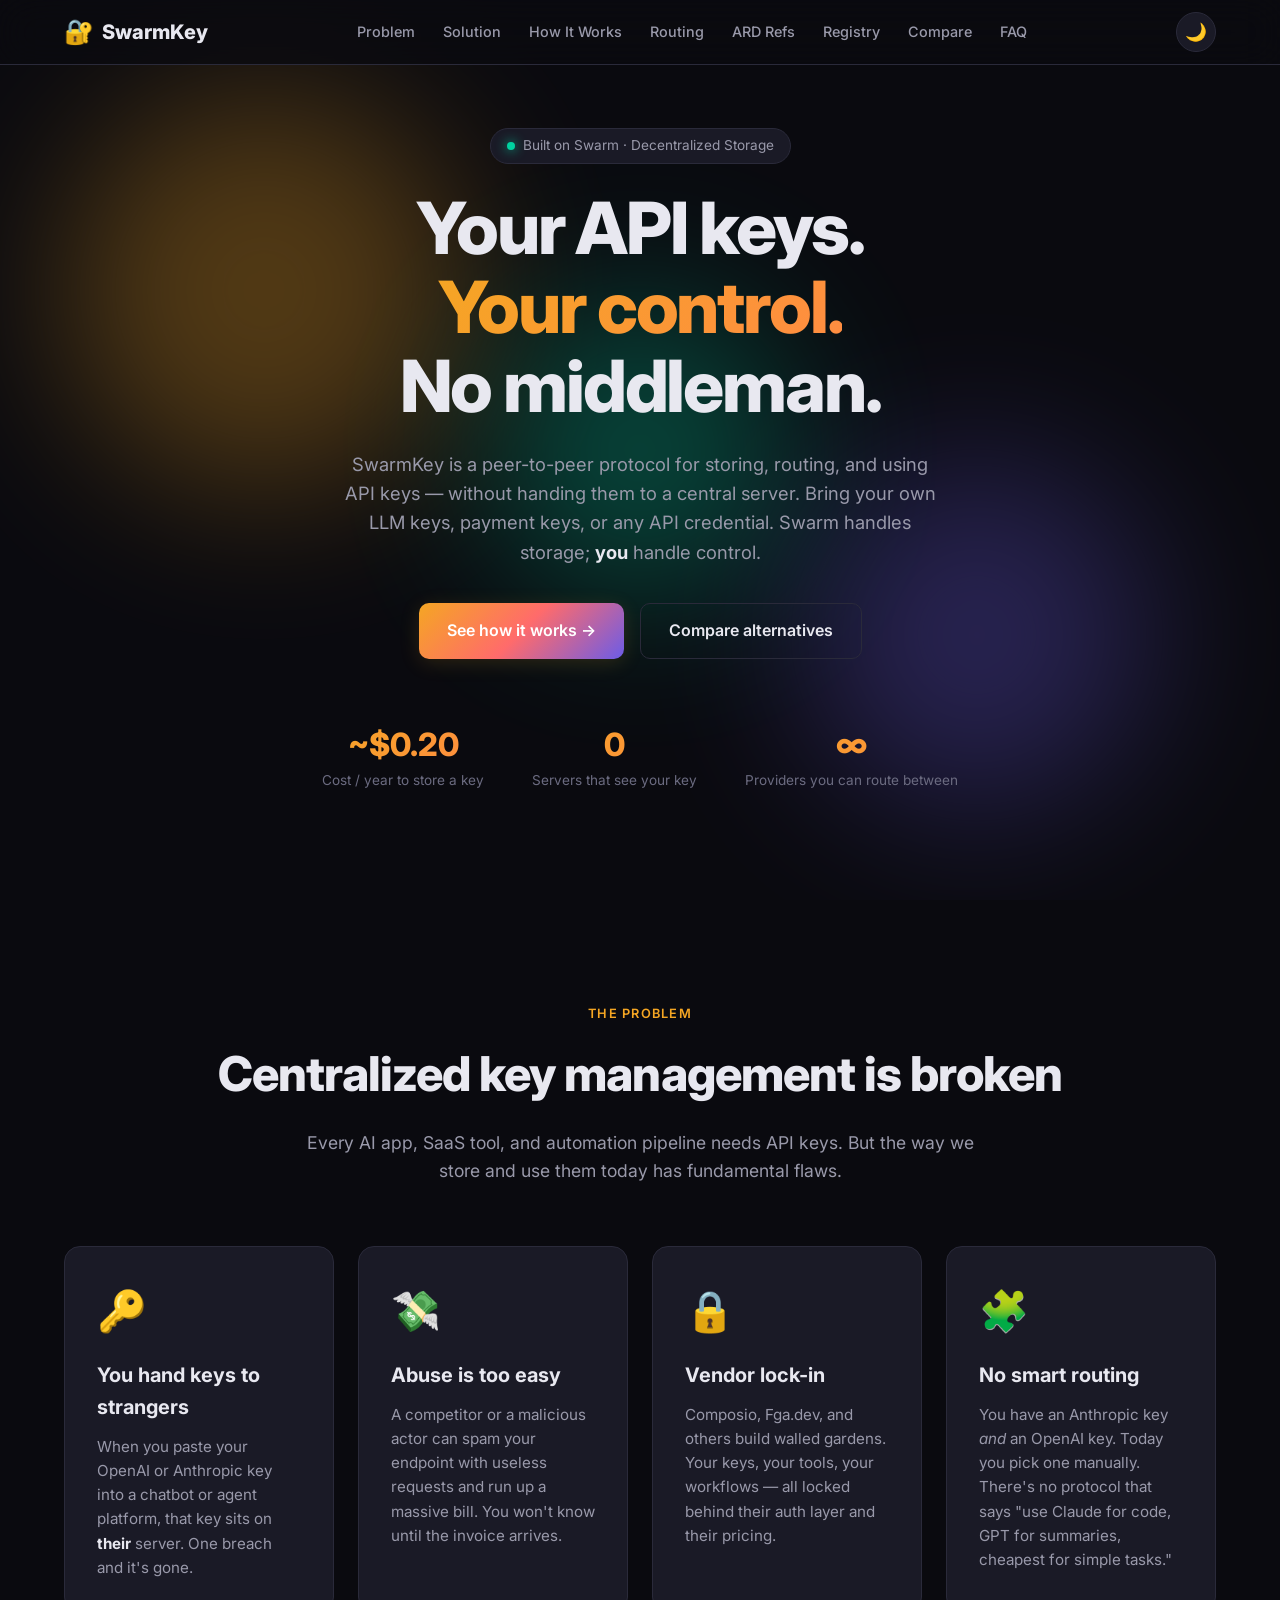
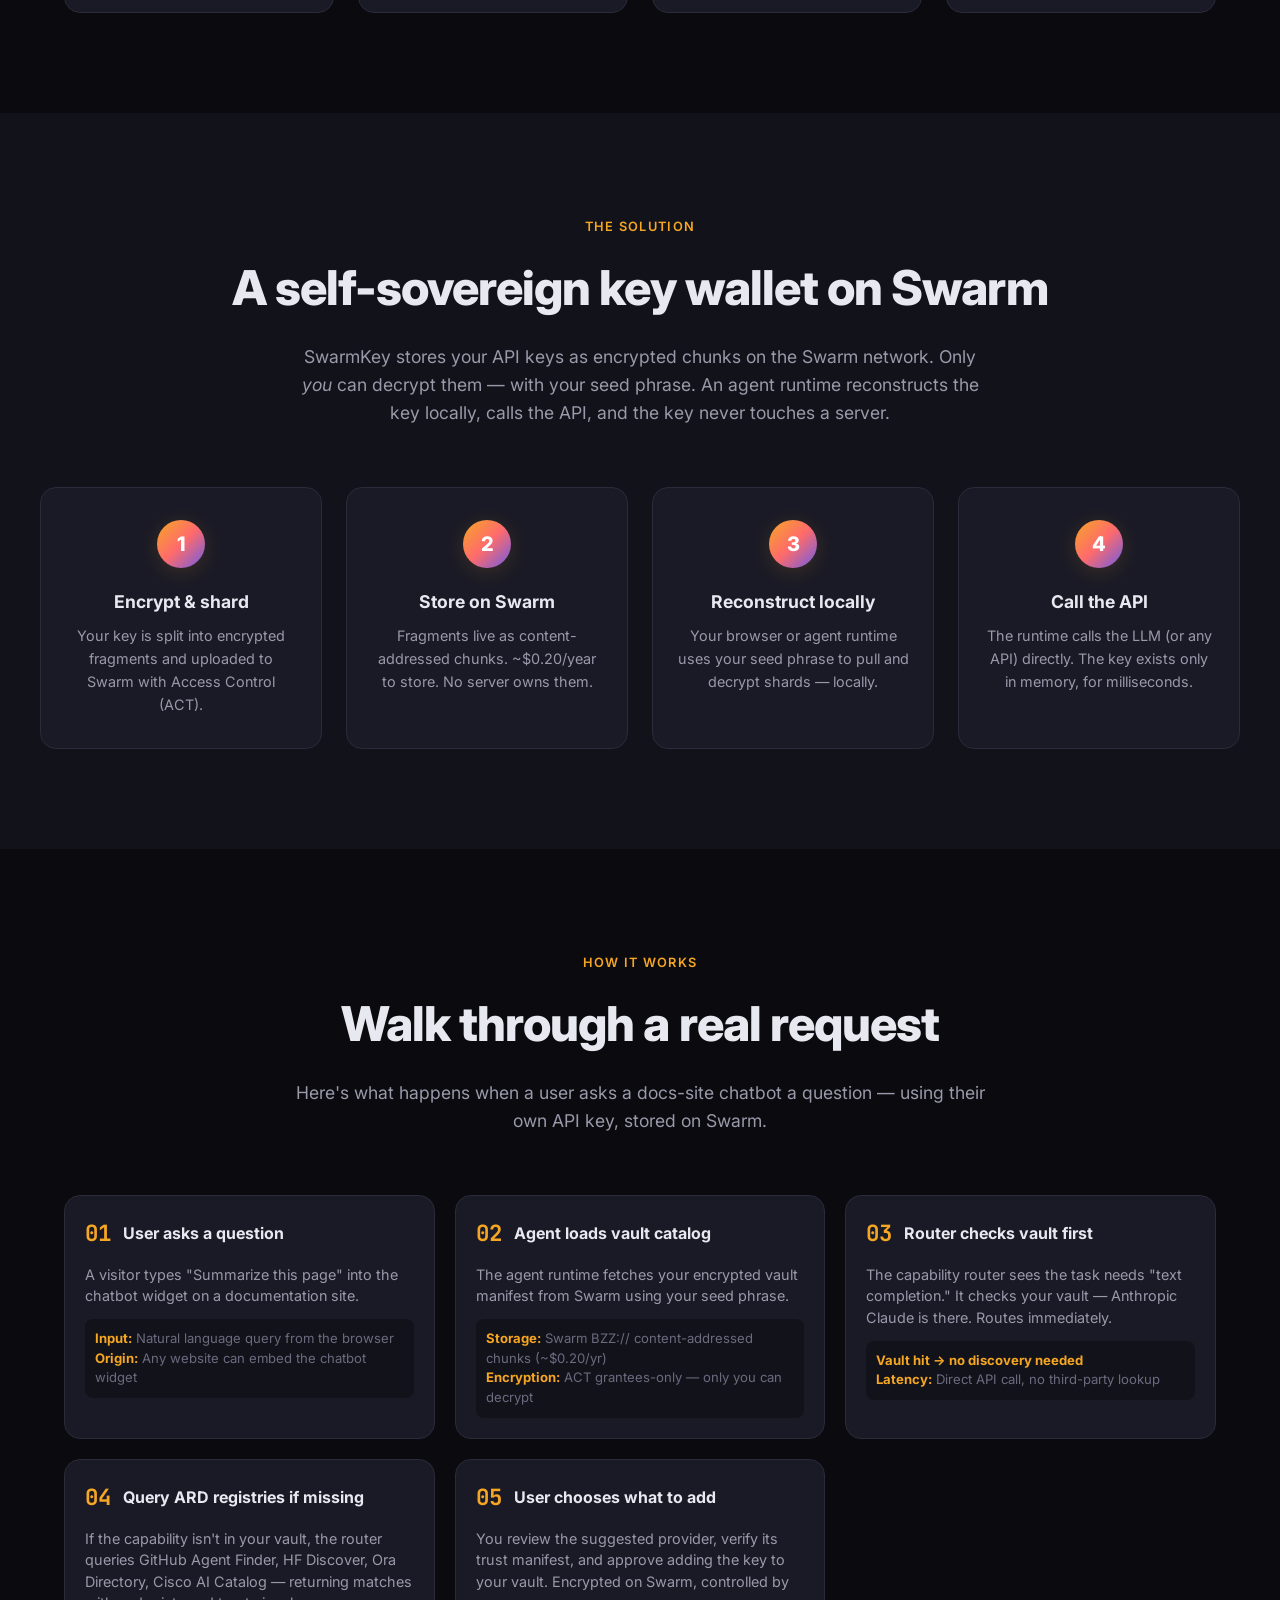
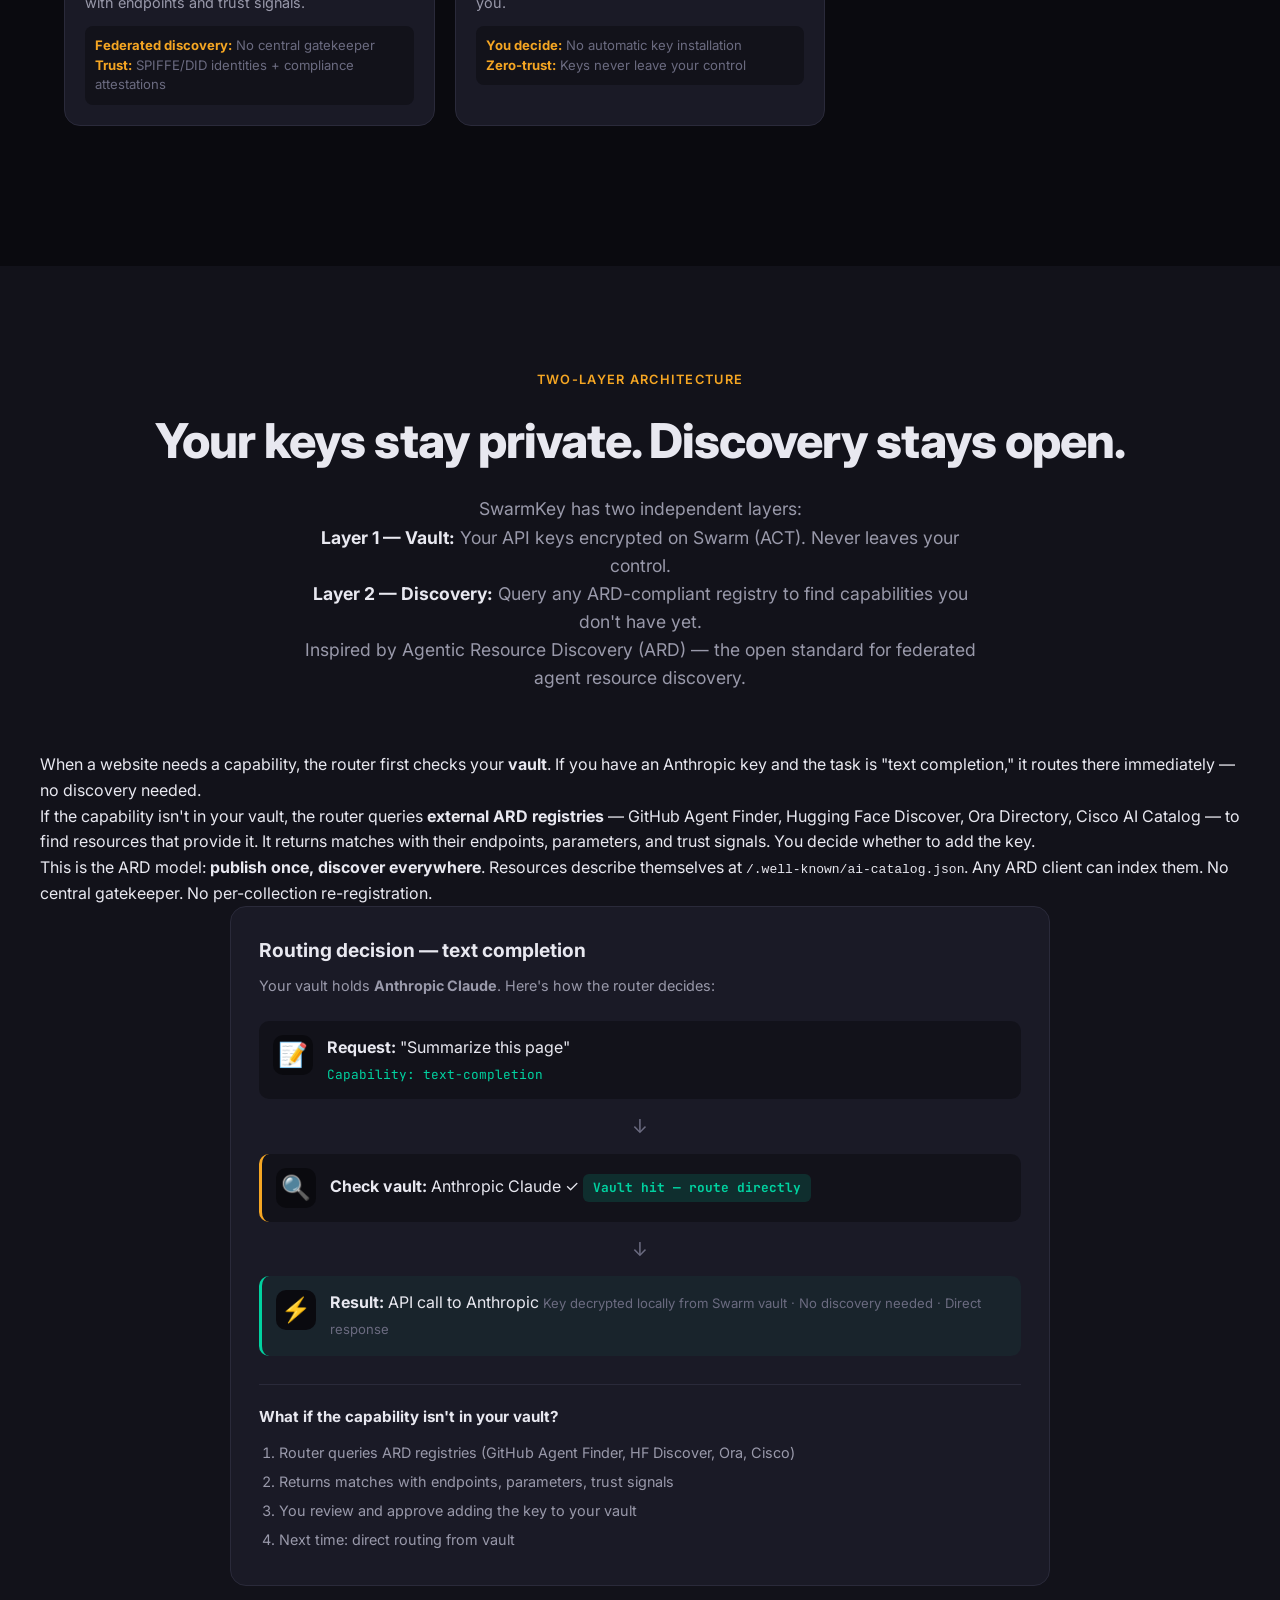
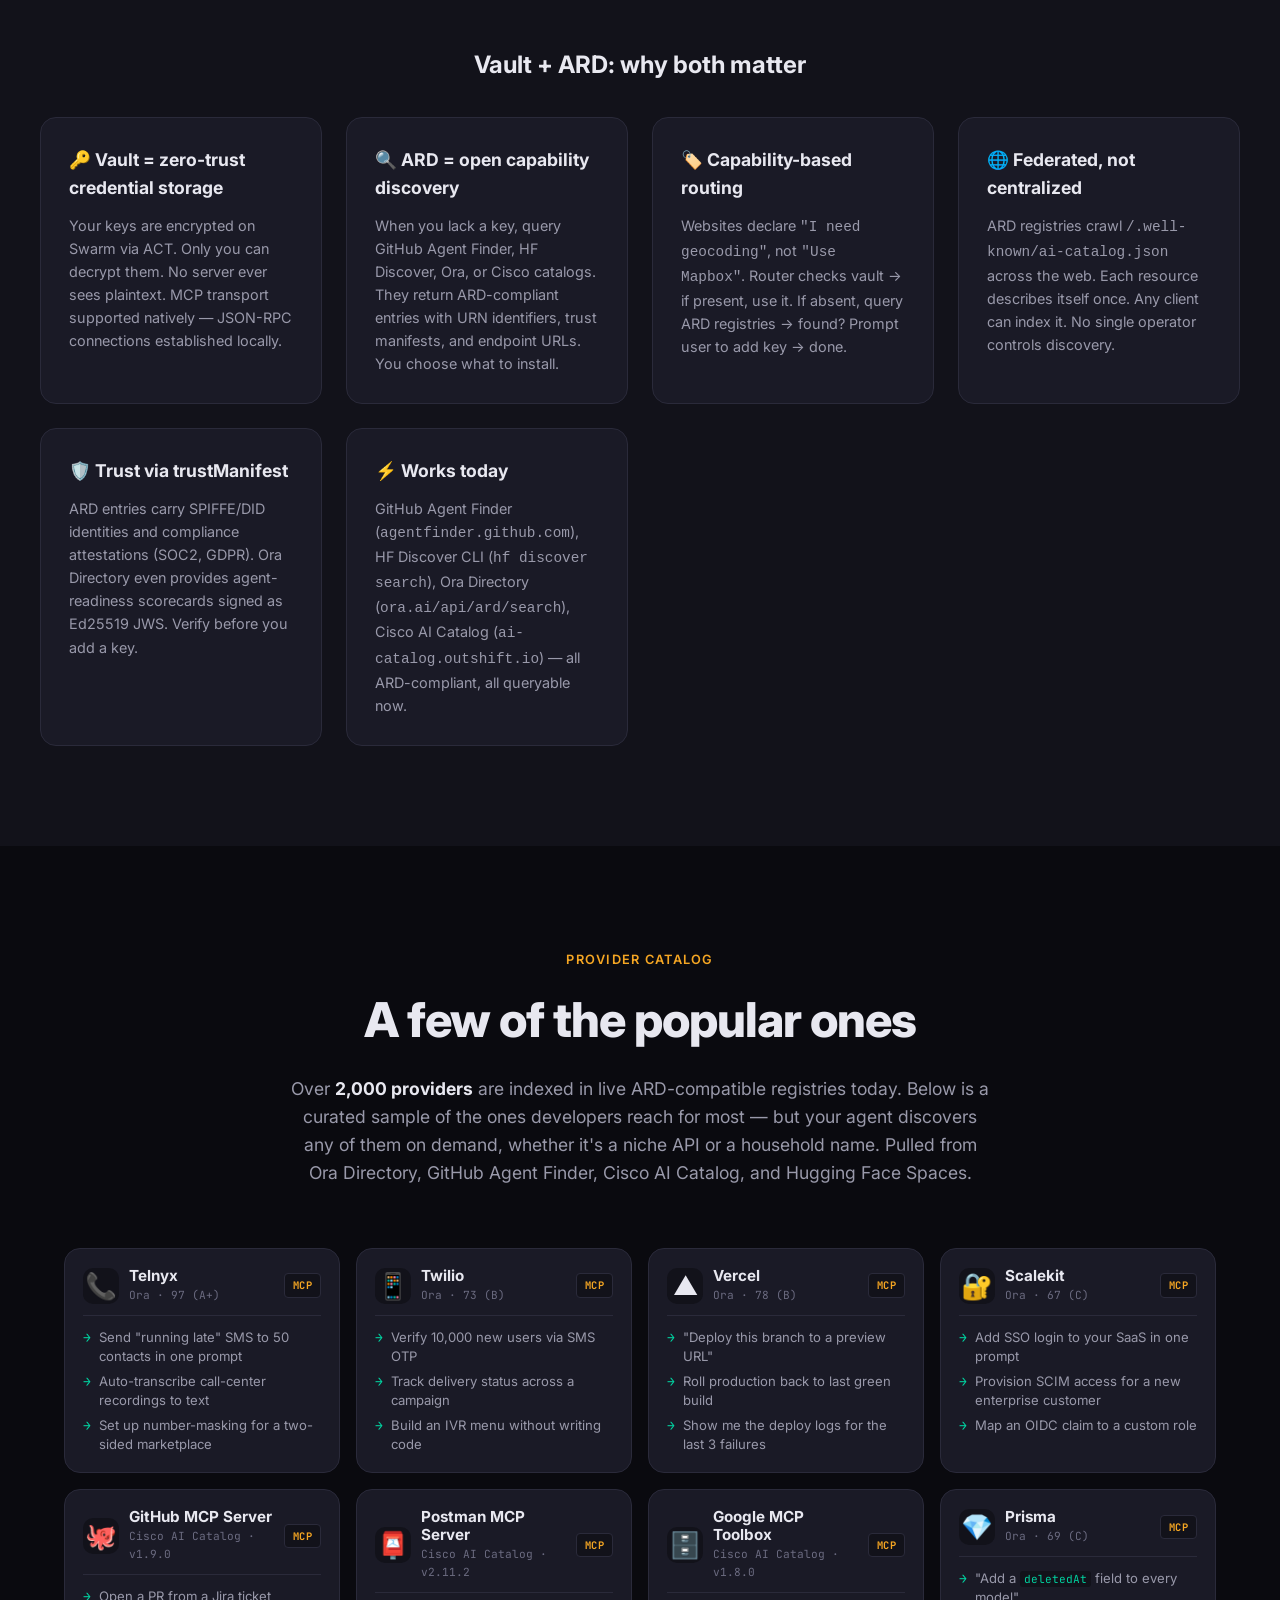
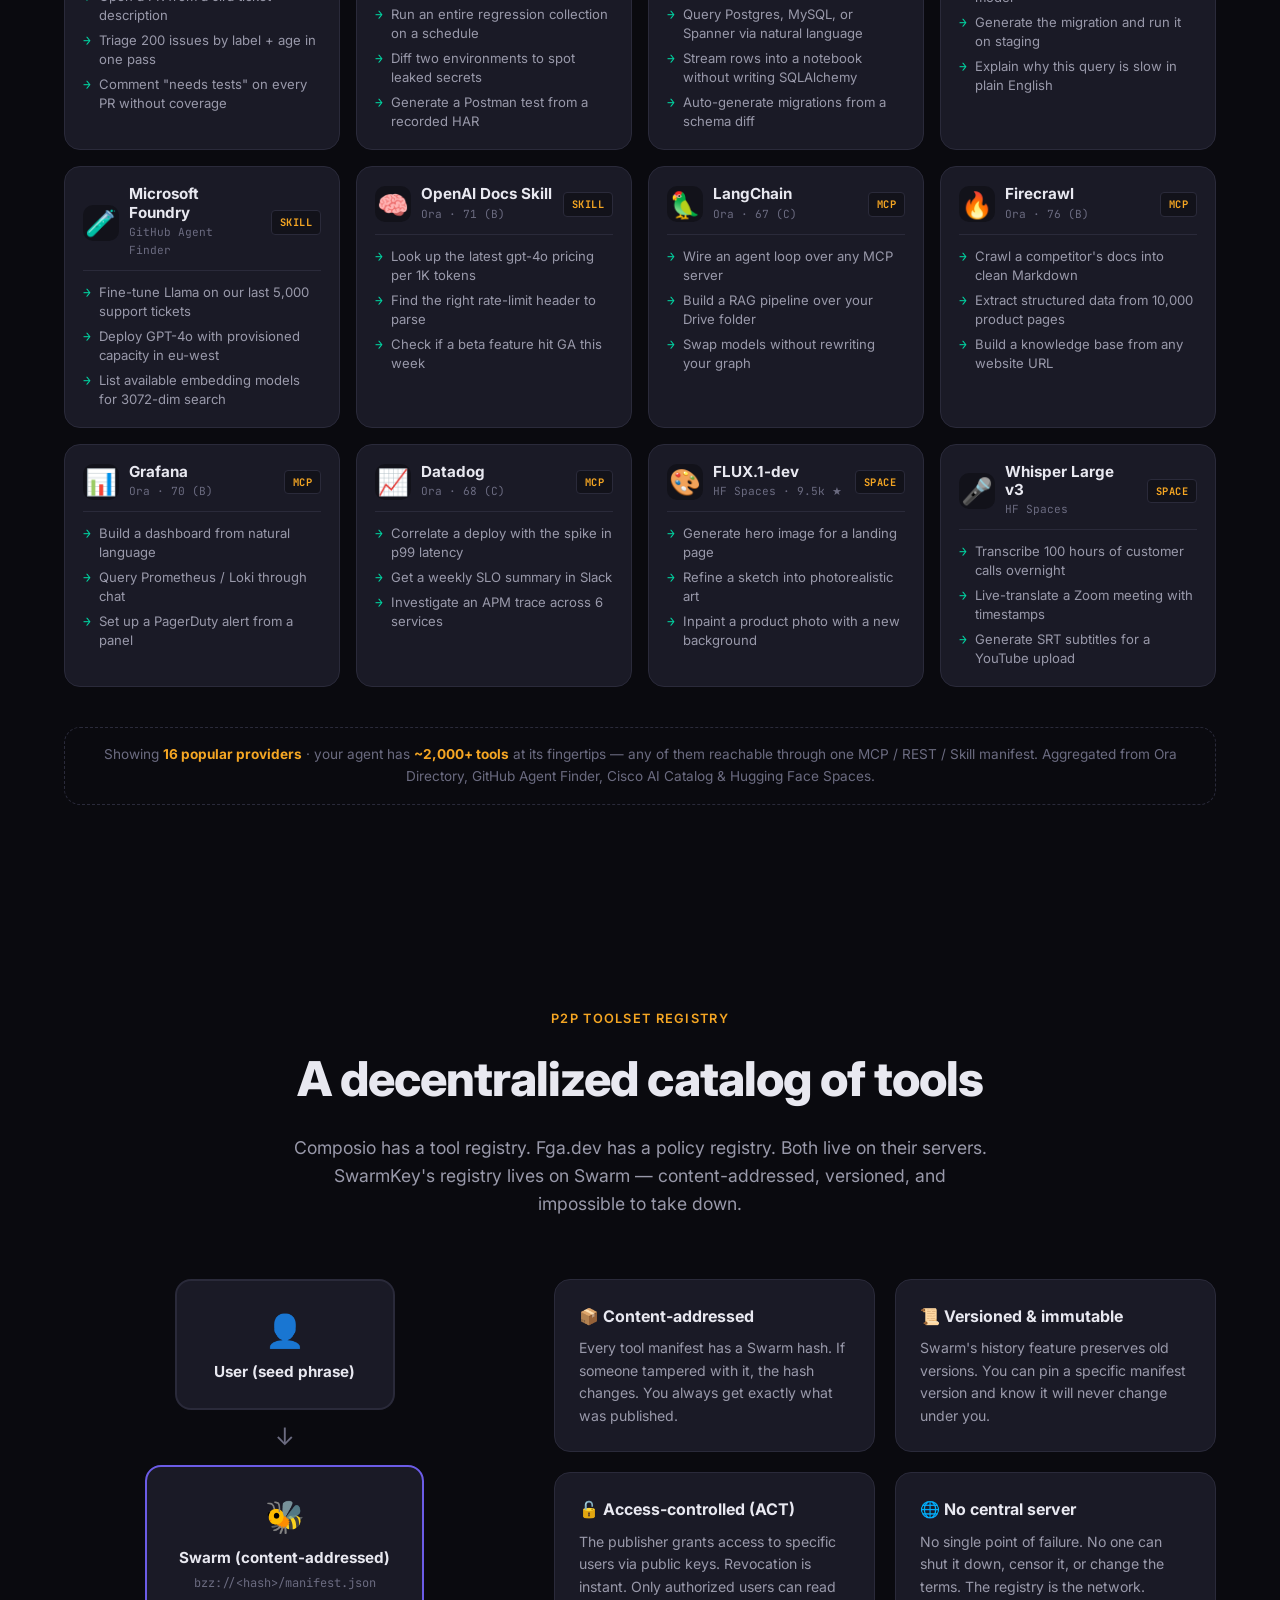
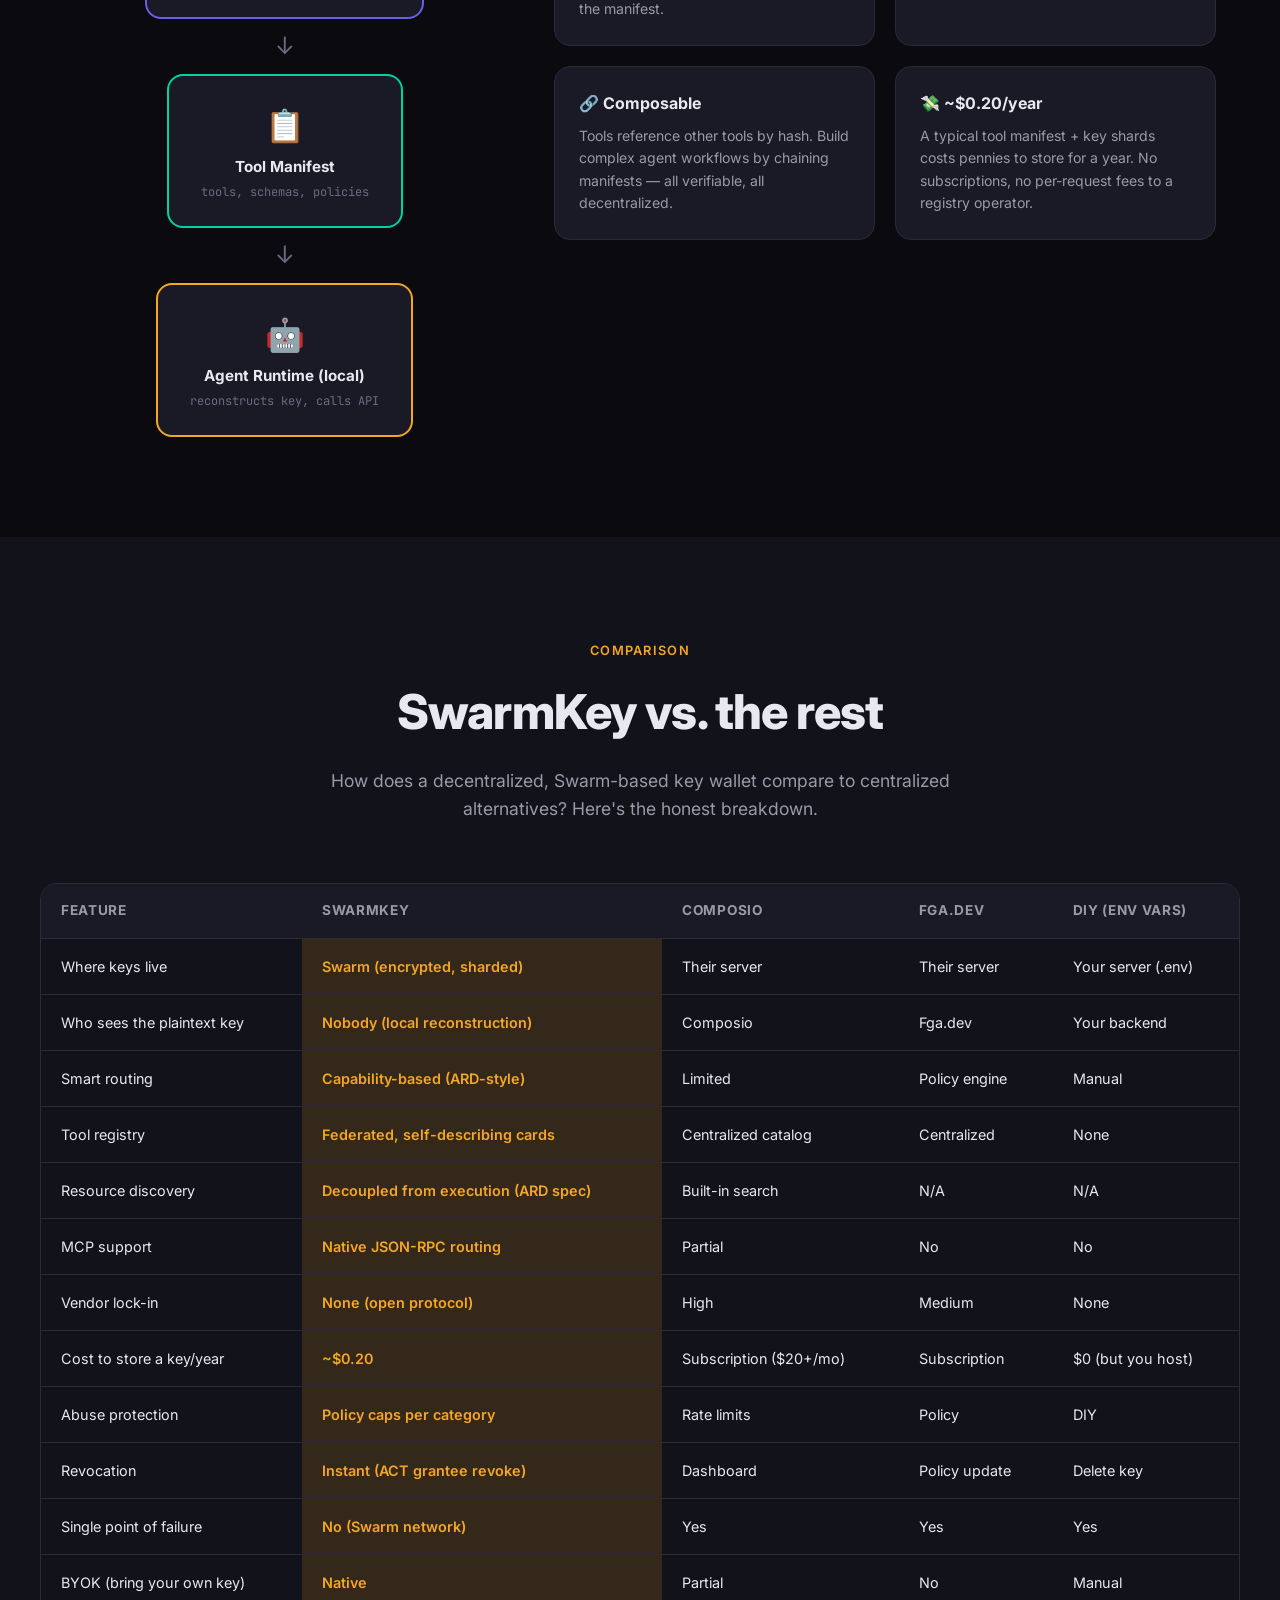
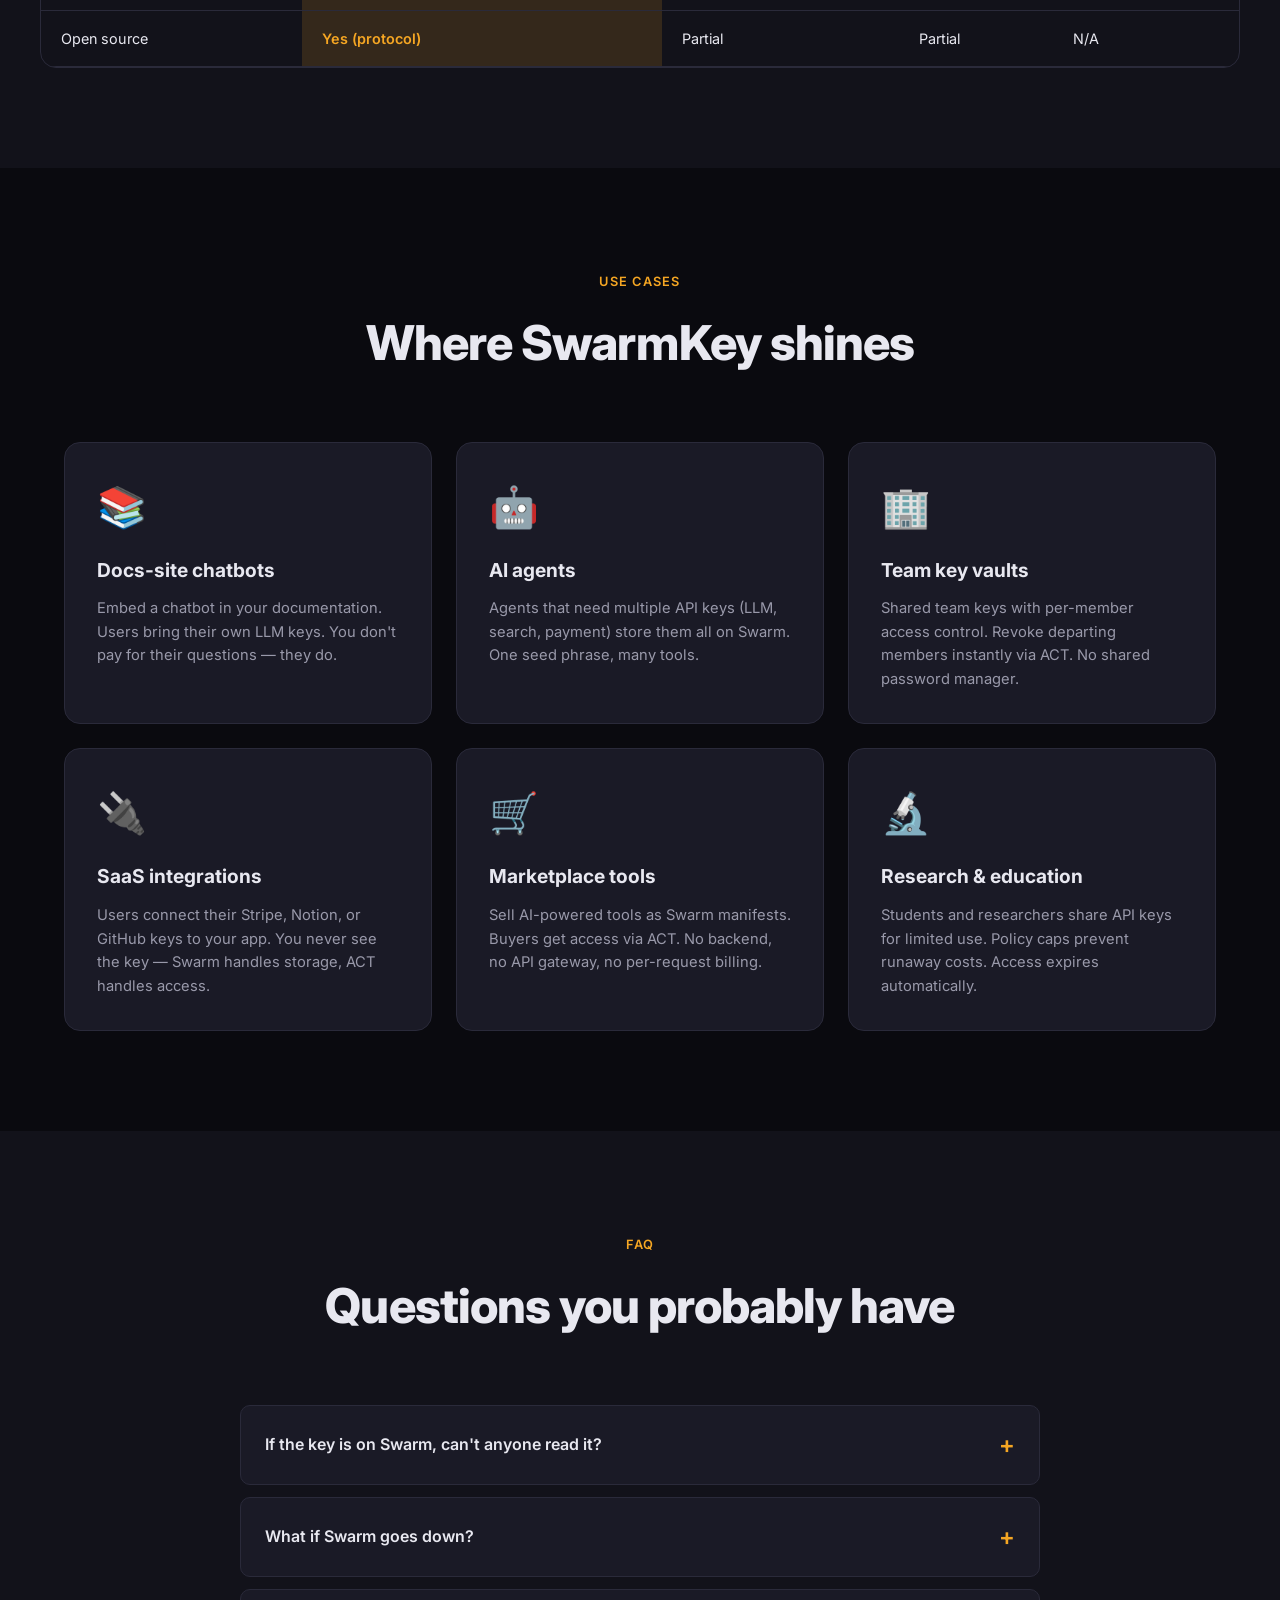
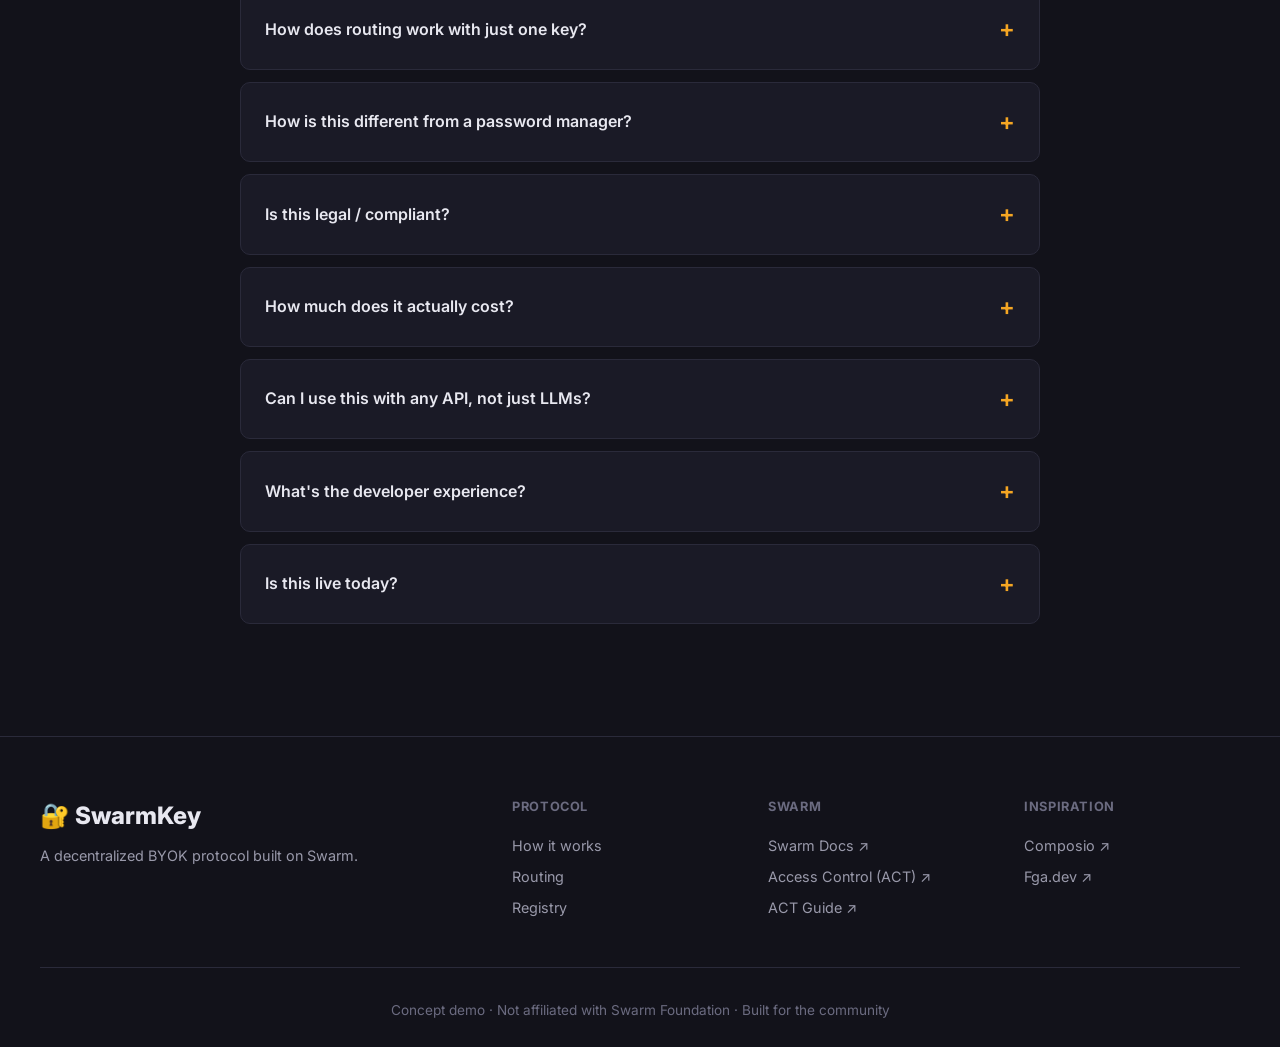
==== commit c3690796: "Replace interactive walkthrough/routing with static HTML for GitHub Pages - Walkthrough: replaced JS" ====
--- a/index.html
+++ b/index.html
@@ -161,42 +161,75 @@
     </div>
   </section>
 
-  <!-- How It Works (interactive) -->
+  <!-- How It Works (static) -->
   <section class="section" id="how">
     <div class="section__header">
       <span class="section__eyebrow">How It Works</span>
       <h2 class="section__title">Walk through a real request</h2>
       <p class="section__lead">
-        Click through each step to see what happens when a user asks a docs-site
-        chatbot a question — using their own API key, stored on Swarm.
+        Here's what happens when a user asks a docs-site chatbot a question — using their own API key, stored on Swarm.
       </p>
     </div>
-    <div class="walkthrough">
-      <div class="walkthrough__steps">
-        <button class="walkthrough__step is-active" data-step="0">
-          <span class="walkthrough__step-num">01</span>
-          <span class="walkthrough__step-label">User asks a question</span>
-        </button>
-        <button class="walkthrough__step" data-step="1">
-          <span class="walkthrough__step-num">02</span>
-          <span class="walkthrough__step-label">Agent loads vault catalog</span>
-        </button>
-        <button class="walkthrough__step" data-step="2">
-          <span class="walkthrough__step-num">03</span>
-          <span class="walkthrough__step-label">Router checks vault first</span>
-        </button>
-        <button class="walkthrough__step" data-step="3">
-          <span class="walkthrough__step-num">04</span>
-          <span class="walkthrough__step-label">Query ARD registries if missing</span>
-        </button>
-        <button class="walkthrough__step" data-step="4">
-          <span class="walkthrough__step-num">05</span>
-          <span class="walkthrough__step-label">User chooses what to add</span>
-        </button>
-      </div>
-      <div class="walkthrough__panel" id="walkthroughPanel">
-        <!-- Filled by JS -->
-      </div>
+    <div class="steps-static">
+      <article class="step-card">
+        <header class="step-card__head">
+          <span class="step-card__num">01</span>
+          <h3 class="step-card__title">User asks a question</h3>
+        </header>
+        <p class="step-card__desc">A visitor types "Summarize this page" into the chatbot widget on a documentation site.</p>
+        <div class="step-card__detail">
+          <strong>Input:</strong> Natural language query from the browser<br />
+          <strong>Origin:</strong> Any website can embed the chatbot widget
+        </div>
+      </article>
+
+      <article class="step-card">
+        <header class="step-card__head">
+          <span class="step-card__num">02</span>
+          <h3 class="step-card__title">Agent loads vault catalog</h3>
+        </header>
+        <p class="step-card__desc">The agent runtime fetches your encrypted vault manifest from Swarm using your seed phrase.</p>
+        <div class="step-card__detail">
+          <strong>Storage:</strong> Swarm BZZ:// content-addressed chunks (~$0.20/yr)<br />
+          <strong>Encryption:</strong> ACT grantees-only — only you can decrypt
+        </div>
+      </article>
+
+      <article class="step-card">
+        <header class="step-card__head">
+          <span class="step-card__num">03</span>
+          <h3 class="step-card__title">Router checks vault first</h3>
+        </header>
+        <p class="step-card__desc">The capability router sees the task needs "text completion." It checks your vault — Anthropic Claude is there. Routes immediately.</p>
+        <div class="step-card__detail">
+          <strong>Vault hit → no discovery needed</strong><br />
+          <strong>Latency:</strong> Direct API call, no third-party lookup
+        </div>
+      </article>
+
+      <article class="step-card">
+        <header class="step-card__head">
+          <span class="step-card__num">04</span>
+          <h3 class="step-card__title">Query ARD registries if missing</h3>
+        </header>
+        <p class="step-card__desc">If the capability isn't in your vault, the router queries GitHub Agent Finder, HF Discover, Ora Directory, Cisco AI Catalog — returning matches with endpoints and trust signals.</p>
+        <div class="step-card__detail">
+          <strong>Federated discovery:</strong> No central gatekeeper<br />
+          <strong>Trust:</strong> SPIFFE/DID identities + compliance attestations
+        </div>
+      </article>
+
+      <article class="step-card">
+        <header class="step-card__head">
+          <span class="step-card__num">05</span>
+          <h3 class="step-card__title">User chooses what to add</h3>
+        </header>
+        <p class="step-card__desc">You review the suggested provider, verify its trust manifest, and approve adding the key to your vault. Encrypted on Swarm, controlled by you.</p>
+        <div class="step-card__detail">
+          <strong>You decide:</strong> No automatic key installation<br />
+          <strong>Zero-trust:</strong> Keys never leave your control
+        </div>
+      </article>
     </div>
   </section>
 
@@ -228,25 +261,51 @@
     </div>
 
     <div class="routing-layout">
-      <!-- Interactive router -->
-      <div class="routing-demo">
-        <h3>What does this website need?</h3>
-        <p class="routing-demo__hint">Your vault holds <strong>Anthropic Claude</strong>. Watch how the router decides: use vault or query ARD registries?</p>
-        <div class="routing-demo__buttons">
-          <button class="routing-btn is-active" data-request="ai-text">📝 Text completion</button>
-          <button class="routing-btn" data-request="geocode">🗺️ Geocode address</button>
-          <button class="routing-btn" data-request="speech-to-text">🎤 Speech → text</button>
-          <button class="routing-btn" data-request="image-gen">🎨 Generate image</button>
-          <button class="routing-btn" data-request="embeddings">🔢 Embeddings</button>
-          <button class="routing-btn" data-request="web-search">🌐 Web search</button>
-          <button class="routing-btn" data-request="email-send">✉️ Send email</button>
-          <button class="routing-btn" data-request="pptx-create">📊 Create PowerPoint</button>
-        </div>
-        <div class="routing-demo__result" id="routingResult">
-          <!-- Filled by JS -->
-        </div>
-      </div>
-
+      <!-- Static routing example -->
+      <div class="routing-demo-static">
+        <h3>Routing decision — text completion</h3>
+        <p class="routing-demo-static__hint">Your vault holds <strong>Anthropic Claude</strong>. Here's how the router decides:</p>
+
+        <div class="routing-flow">
+          <div class="routing-flow__step">
+            <span class="routing-flow__icon">📝</span>
+            <div class="routing-flow__content">
+              <strong>Request:</strong> "Summarize this page"
+              <span class="routing-flow__capability">Capability: text-completion</span>
+            </div>
+          </div>
+
+          <div class="routing-flow__arrow">↓</div>
+
+          <div class="routing-flow__step routing-flow__step--check">
+            <span class="routing-flow__icon">🔍</span>
+            <div class="routing-flow__content">
+              <strong>Check vault:</strong> Anthropic Claude ✓
+              <span class="routing-flow__result routing-flow__result--hit">Vault hit — route directly</span>
+            </div>
+          </div>
+
+          <div class="routing-flow__arrow">↓</div>
+
+          <div class="routing-flow__step routing-flow__step--success">
+            <span class="routing-flow__icon">⚡</span>
+            <div class="routing-flow__content">
+              <strong>Result:</strong> API call to Anthropic
+              <span class="routing-flow__detail">Key decrypted locally from Swarm vault · No discovery needed · Direct response</span>
+            </div>
+          </div>
+        </div>
+
+        <div class="routing-alternative">
+          <p><strong>What if the capability isn't in your vault?</strong></p>
+          <ol class="routing-alternative__steps">
+            <li>Router queries ARD registries (GitHub Agent Finder, HF Discover, Ora, Cisco)</li>
+            <li>Returns matches with endpoints, parameters, trust signals</li>
+            <li>You review and approve adding the key to your vault</li>
+            <li>Next time: direct routing from vault</li>
+          </ol>
+        </div>
+      </div>
     </div>
 
     <div class="routing-why">
--- a/assets/styles.css
+++ b/assets/styles.css
@@ -624,7 +624,207 @@
 
 .routing-result__chip strong { color: var(--text); }
 
-/* Routing why */
+/* ===== Steps Static (non-JS) ===== */
+.steps-static {
+  display: grid;
+  grid-template-columns: repeat(auto-fill, minmax(280px, 1fr));
+  gap: 20px;
+  margin: 40px 0;
+}
+
+.step-card {
+  background: var(--bg-card);
+  border: 1px solid var(--border);
+  border-radius: var(--radius);
+  padding: 20px;
+  display: flex;
+  flex-direction: column;
+  gap: 12px;
+  transition: all 0.25s;
+}
+
+.step-card:hover {
+  border-color: var(--accent);
+  transform: translateY(-3px);
+  box-shadow: var(--shadow);
+}
+
+.step-card__head {
+  display: flex;
+  align-items: center;
+  gap: 12px;
+}
+
+.step-card__num {
+  font-family: var(--font-mono);
+  font-size: 1.4rem;
+  font-weight: 700;
+  color: var(--accent);
+  flex-shrink: 0;
+}
+
+.step-card__title {
+  font-size: 1rem;
+  font-weight: 700;
+  margin: 0;
+  color: var(--text);
+}
+
+.step-card__desc {
+  color: var(--text-muted);
+  font-size: 0.9rem;
+  line-height: 1.5;
+  margin: 0;
+}
+
+.step-card__detail {
+  font-size: 0.82rem;
+  color: var(--text-dim);
+  padding: 10px;
+  background: var(--bg-alt);
+  border-radius: 8px;
+  line-height: 1.5;
+}
+
+.step-card__detail strong {
+  color: var(--accent);
+}
+
+/* ===== Routing Static ===== */
+.routing-demo-static {
+  background: var(--bg-card);
+  border: 1px solid var(--border);
+  border-radius: var(--radius);
+  padding: 28px;
+}
+
+.routing-demo-static h3 {
+  font-size: 1.2rem;
+  font-weight: 700;
+  margin: 0 0 8px 0;
+  color: var(--text);
+}
+
+.routing-demo-static__hint {
+  color: var(--text-muted);
+  font-size: 0.9rem;
+  margin-bottom: 24px;
+}
+
+.routing-flow {
+  display: flex;
+  flex-direction: column;
+  gap: 16px;
+}
+
+.routing-flow__step {
+  display: flex;
+  align-items: flex-start;
+  gap: 14px;
+  padding: 14px;
+  background: var(--bg-alt);
+  border-radius: 10px;
+}
+
+.routing-flow__step--check {
+  border-left: 3px solid var(--accent);
+}
+
+.routing-flow__step--success {
+  border-left: 3px solid #00d2a0;
+  background: rgba(0, 210, 160, 0.05);
+}
+
+.routing-flow__icon {
+  font-size: 1.5rem;
+  flex-shrink: 0;
+  width: 40px;
+  height: 40px;
+  display: flex;
+  align-items: center;
+  justify-content: center;
+  background: var(--bg);
+  border-radius: 10px;
+}
+
+.routing-flow__content {
+  flex: 1;
+}
+
+.routing-flow__content strong {
+  color: var(--text);
+}
+
+.routing-flow__capability {
+  display: block;
+  font-family: var(--font-mono);
+  font-size: 0.8rem;
+  color: var(--accent-3);
+  margin-top: 4px;
+}
+
+.routing-flow__result {
+  display: inline-block;
+  font-family: var(--font-mono);
+  font-size: 0.8rem;
+  font-weight: 700;
+  padding: 4px 10px;
+  border-radius: 6px;
+  margin-top: 6px;
+}
+
+.routing-flow__result--hit {
+  background: rgba(0, 210, 160, 0.15);
+  color: #00d2a0;
+}
+
+.routing-flow__arrow {
+  text-align: center;
+  font-size: 1.2rem;
+  color: var(--text-dim);
+  margin: -4px 0;
+}
+
+.routing-flow__detail {
+  font-size: 0.82rem;
+  color: var(--text-dim);
+  margin-top: 4px;
+}
+
+.routing-alternative {
+  margin-top: 28px;
+  padding-top: 20px;
+  border-top: 1px solid var(--border);
+}
+
+.routing-alternative p {
+  font-size: 0.95rem;
+  font-weight: 600;
+  color: var(--text);
+  margin: 0 0 12px 0;
+}
+
+.routing-alternative__steps {
+  font-size: 0.9rem;
+  color: var(--text-muted);
+  line-height: 1.6;
+  padding-left: 20px;
+  margin: 0;
+}
+
+.routing-alternative__steps li {
+  margin-bottom: 6px;
+}
+
+@media (max-width: 768px) {
+  .steps-static {
+    grid-template-columns: 1fr;
+  }
+  
+  .routing-demo-static {
+    padding: 20px;
+  }
+}
 .routing-why h3 {
   text-align: center;
   font-size: 1.5rem;
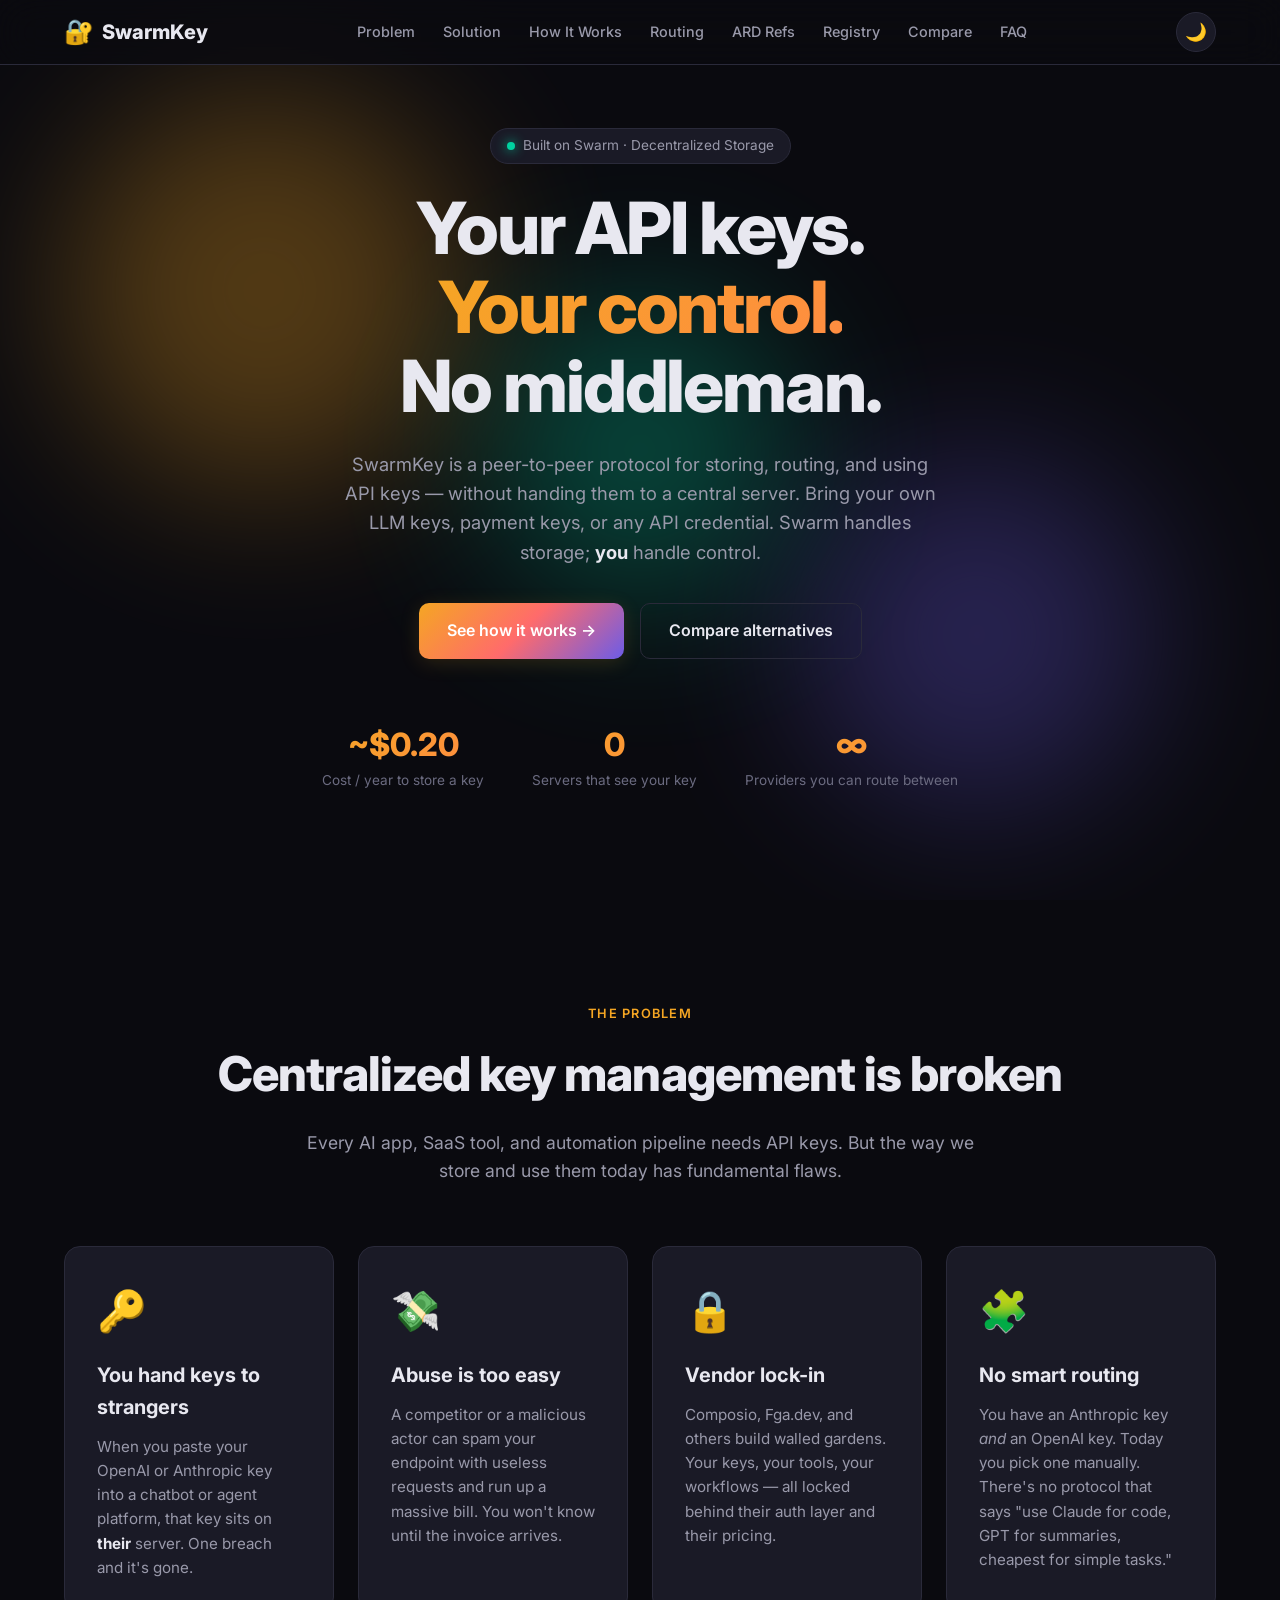
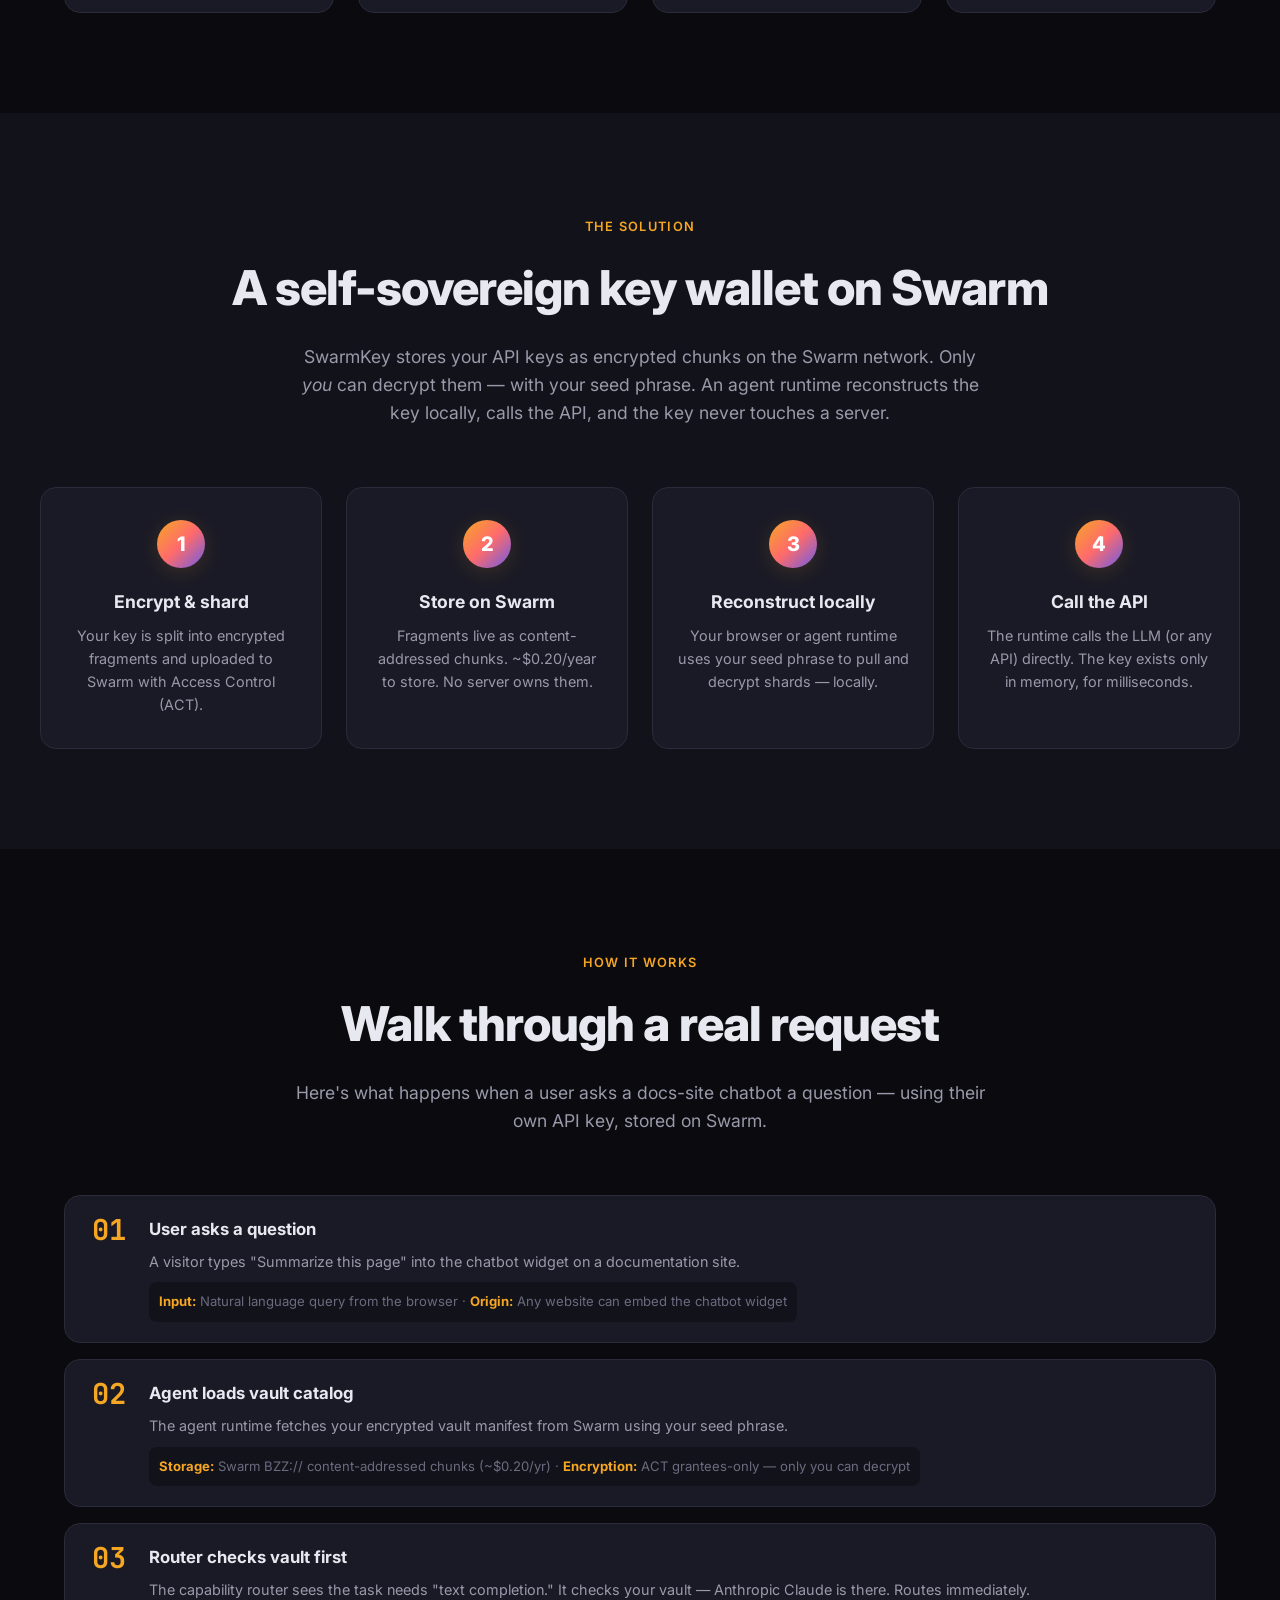
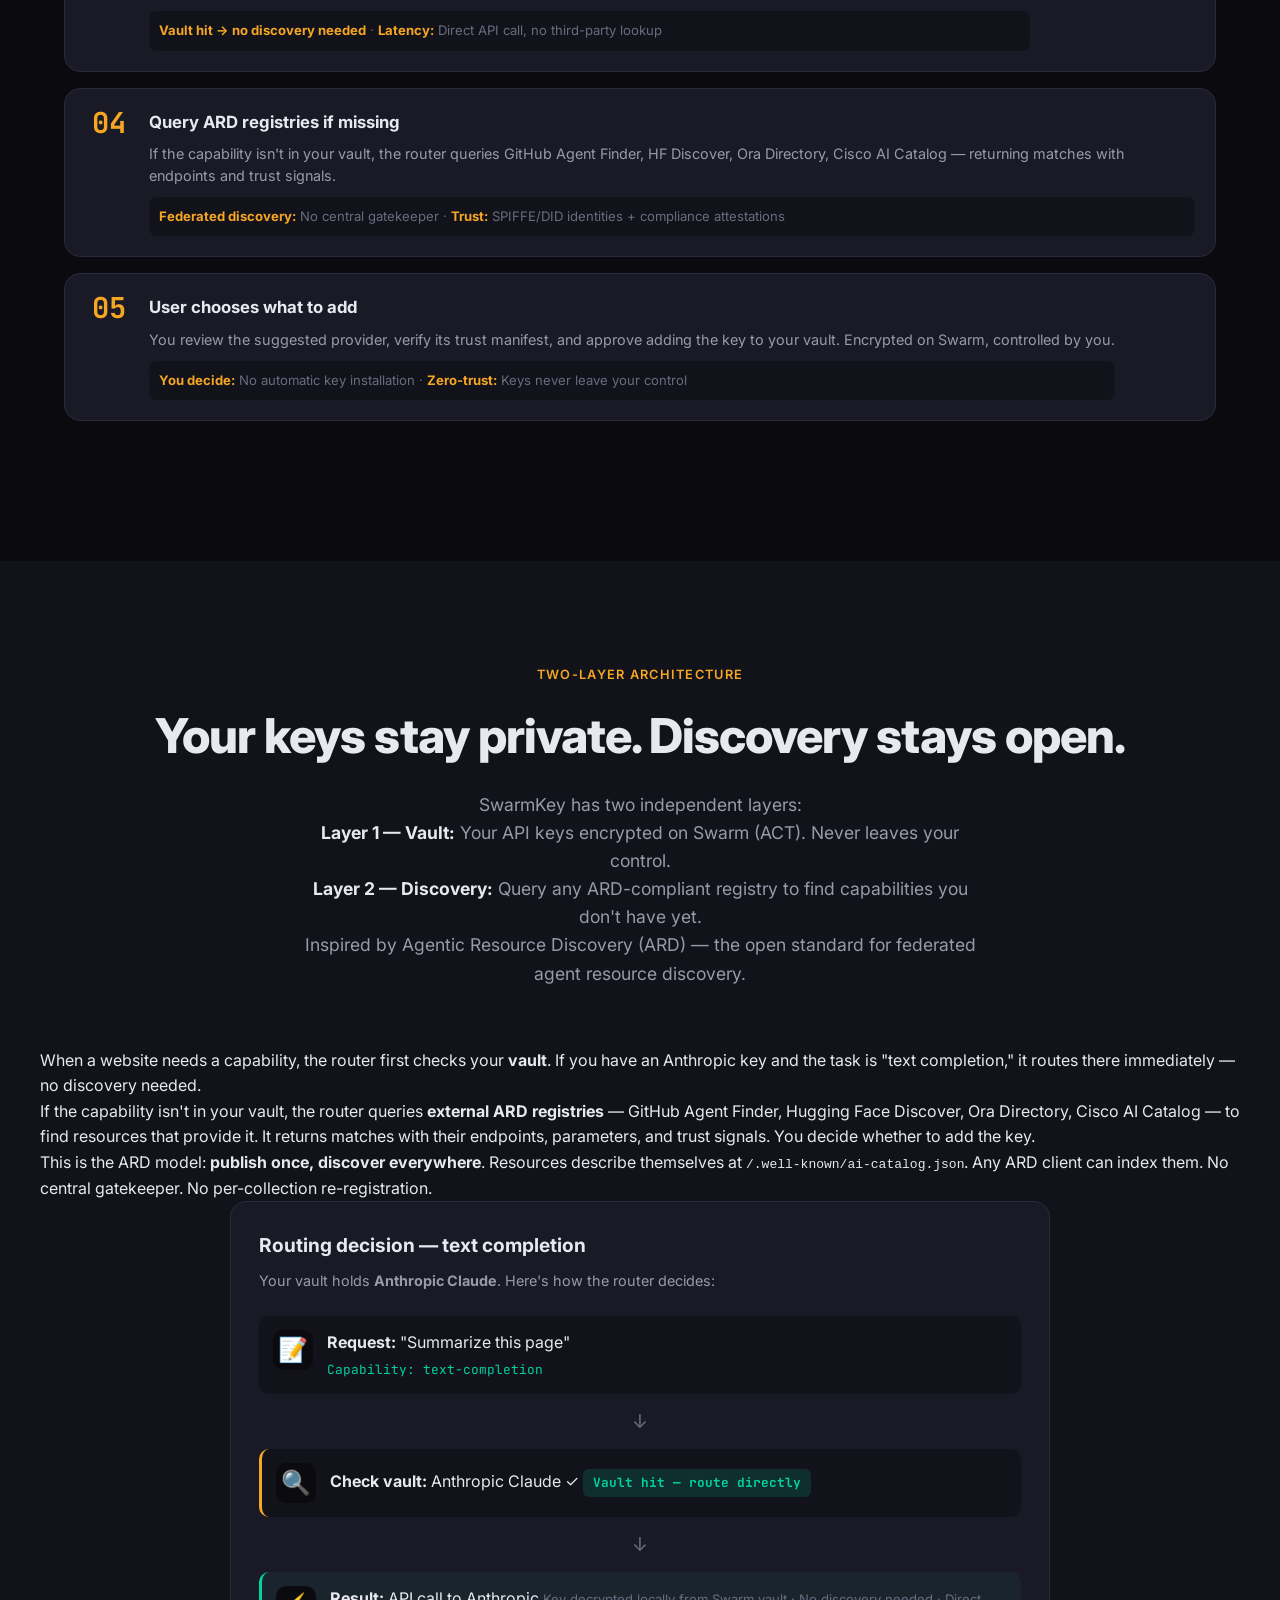
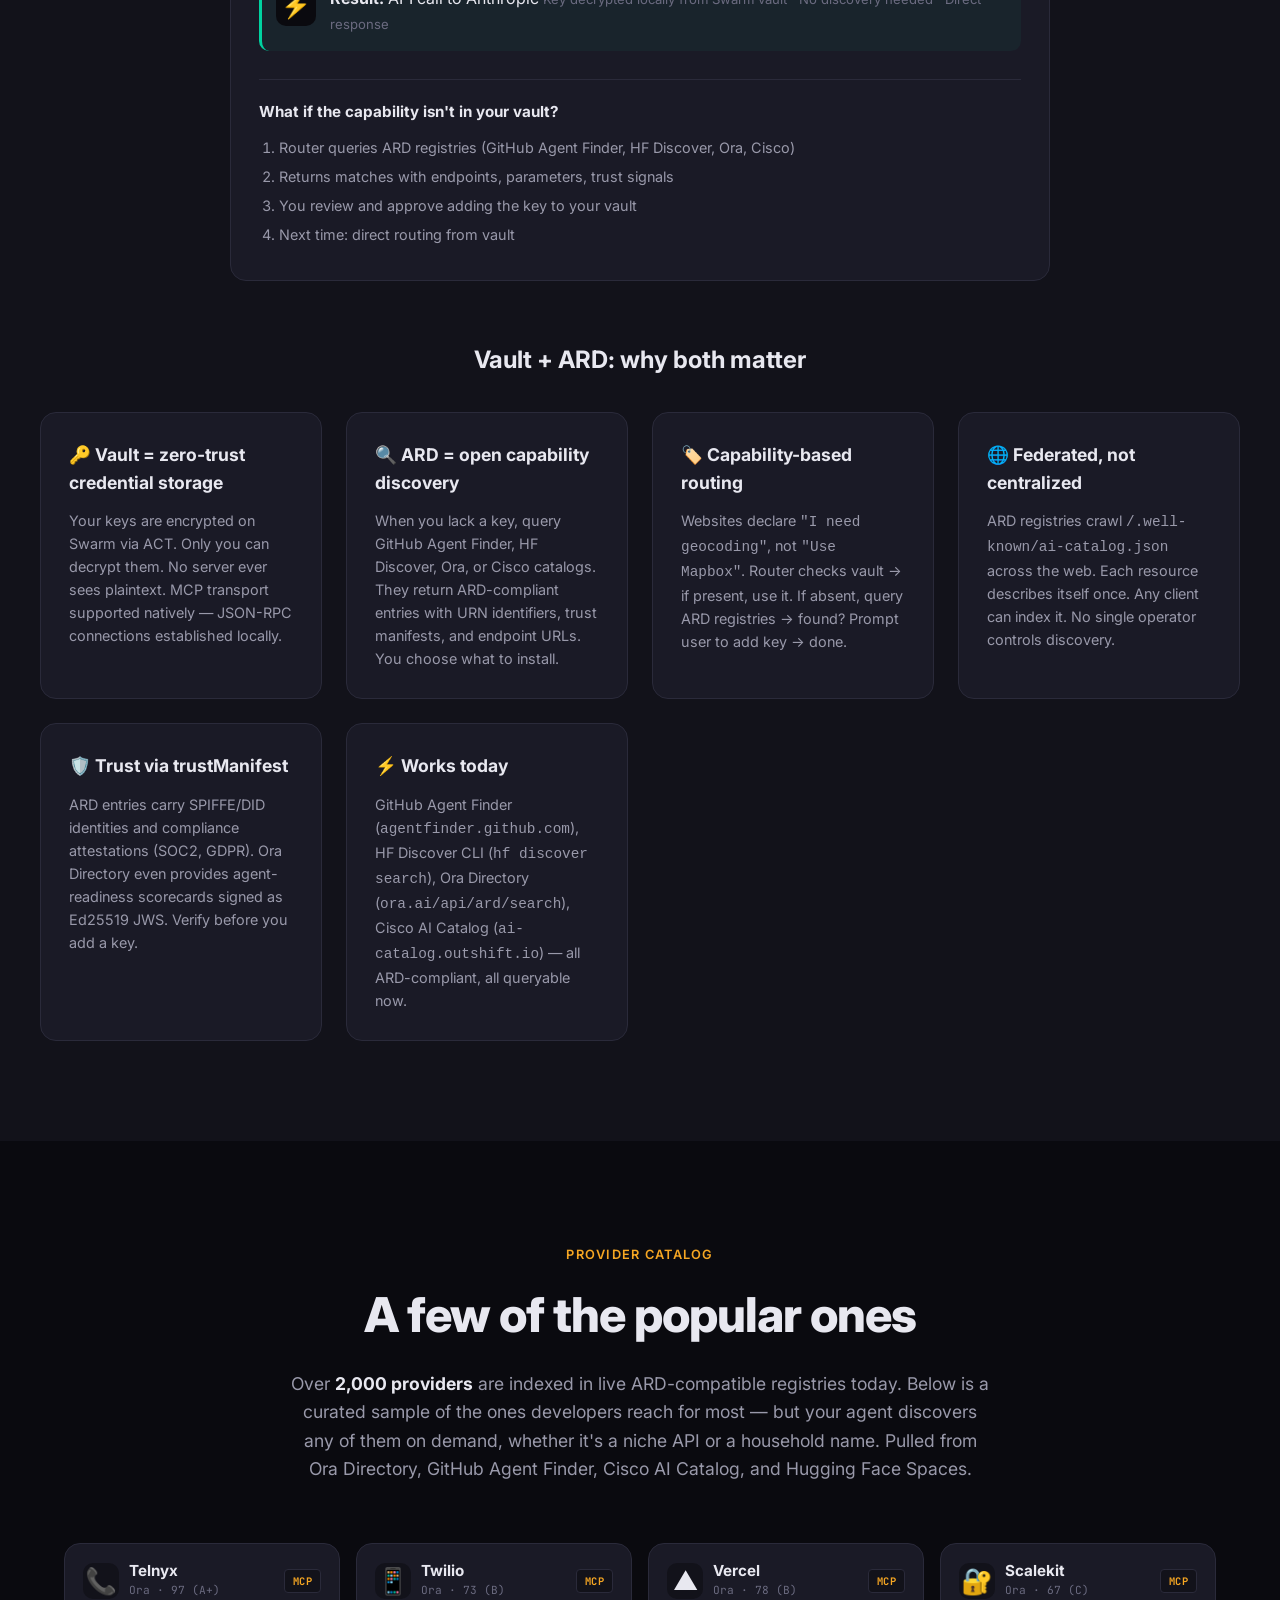
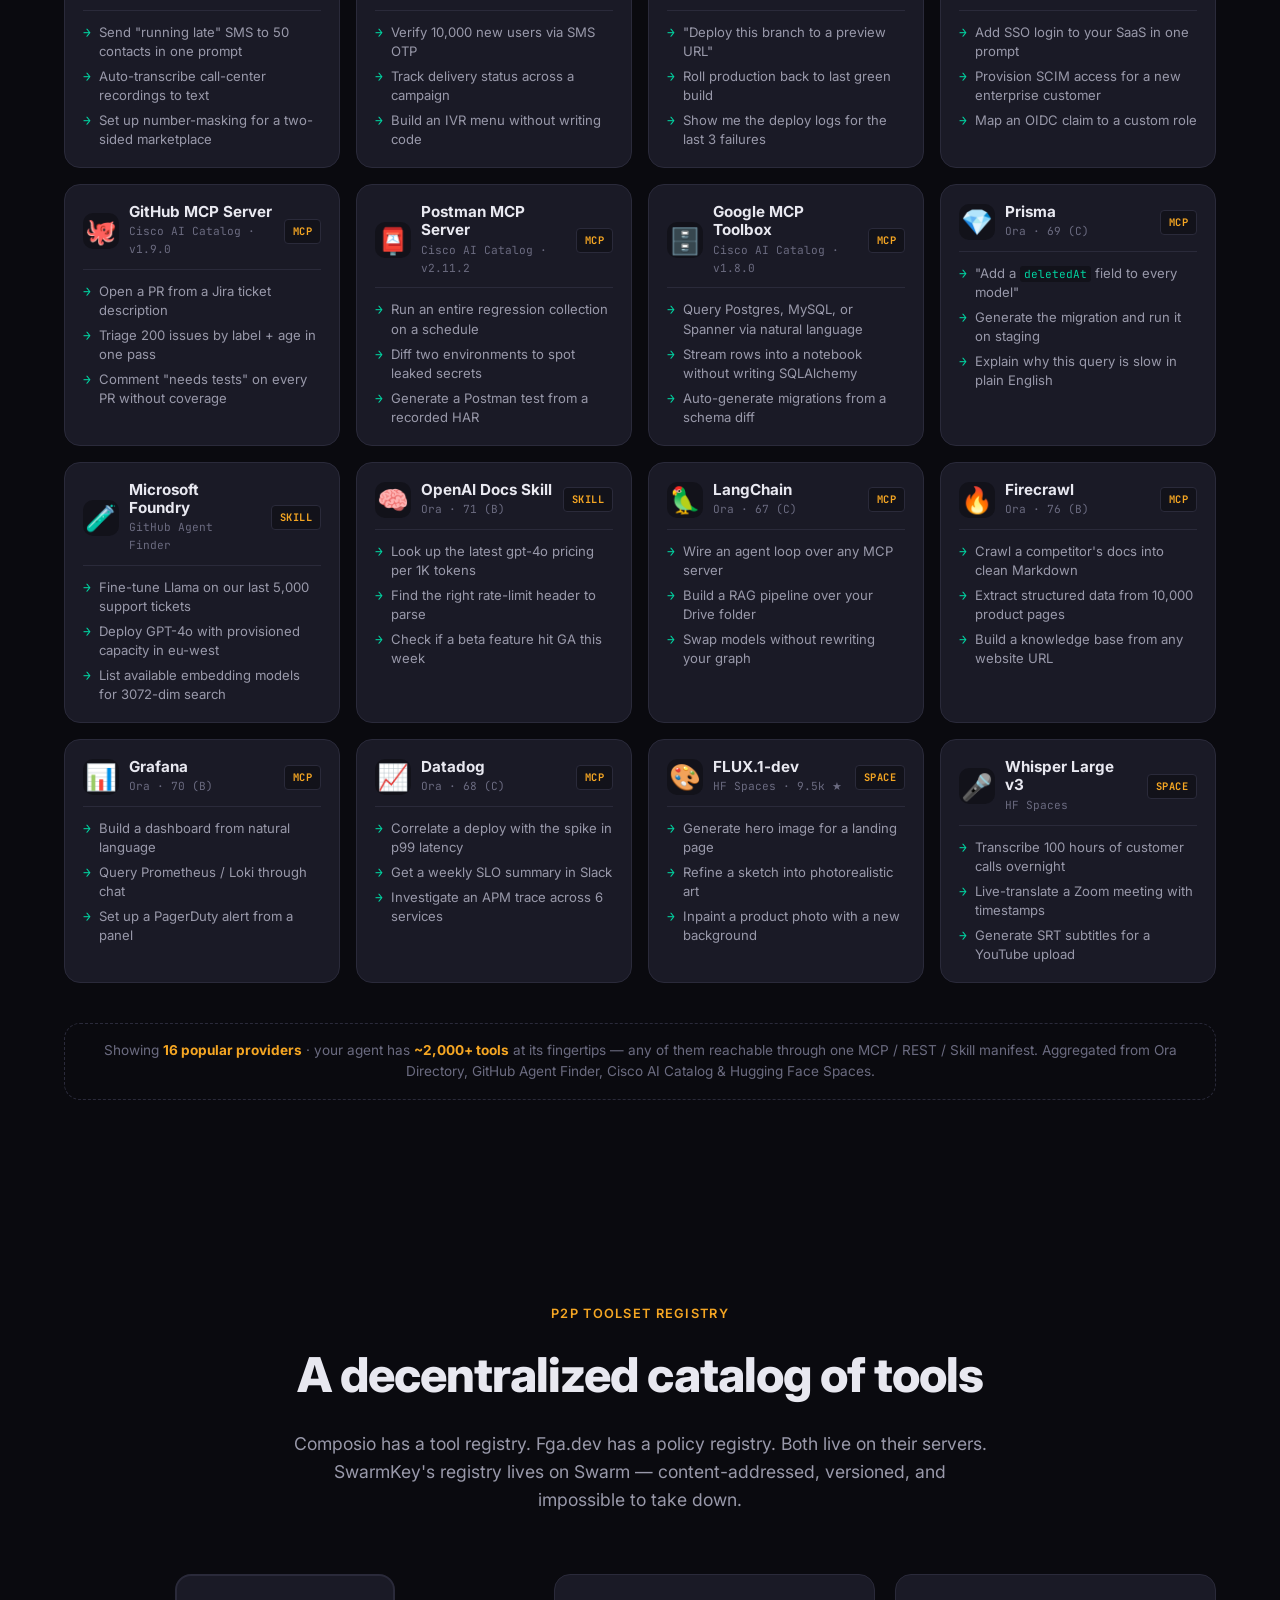
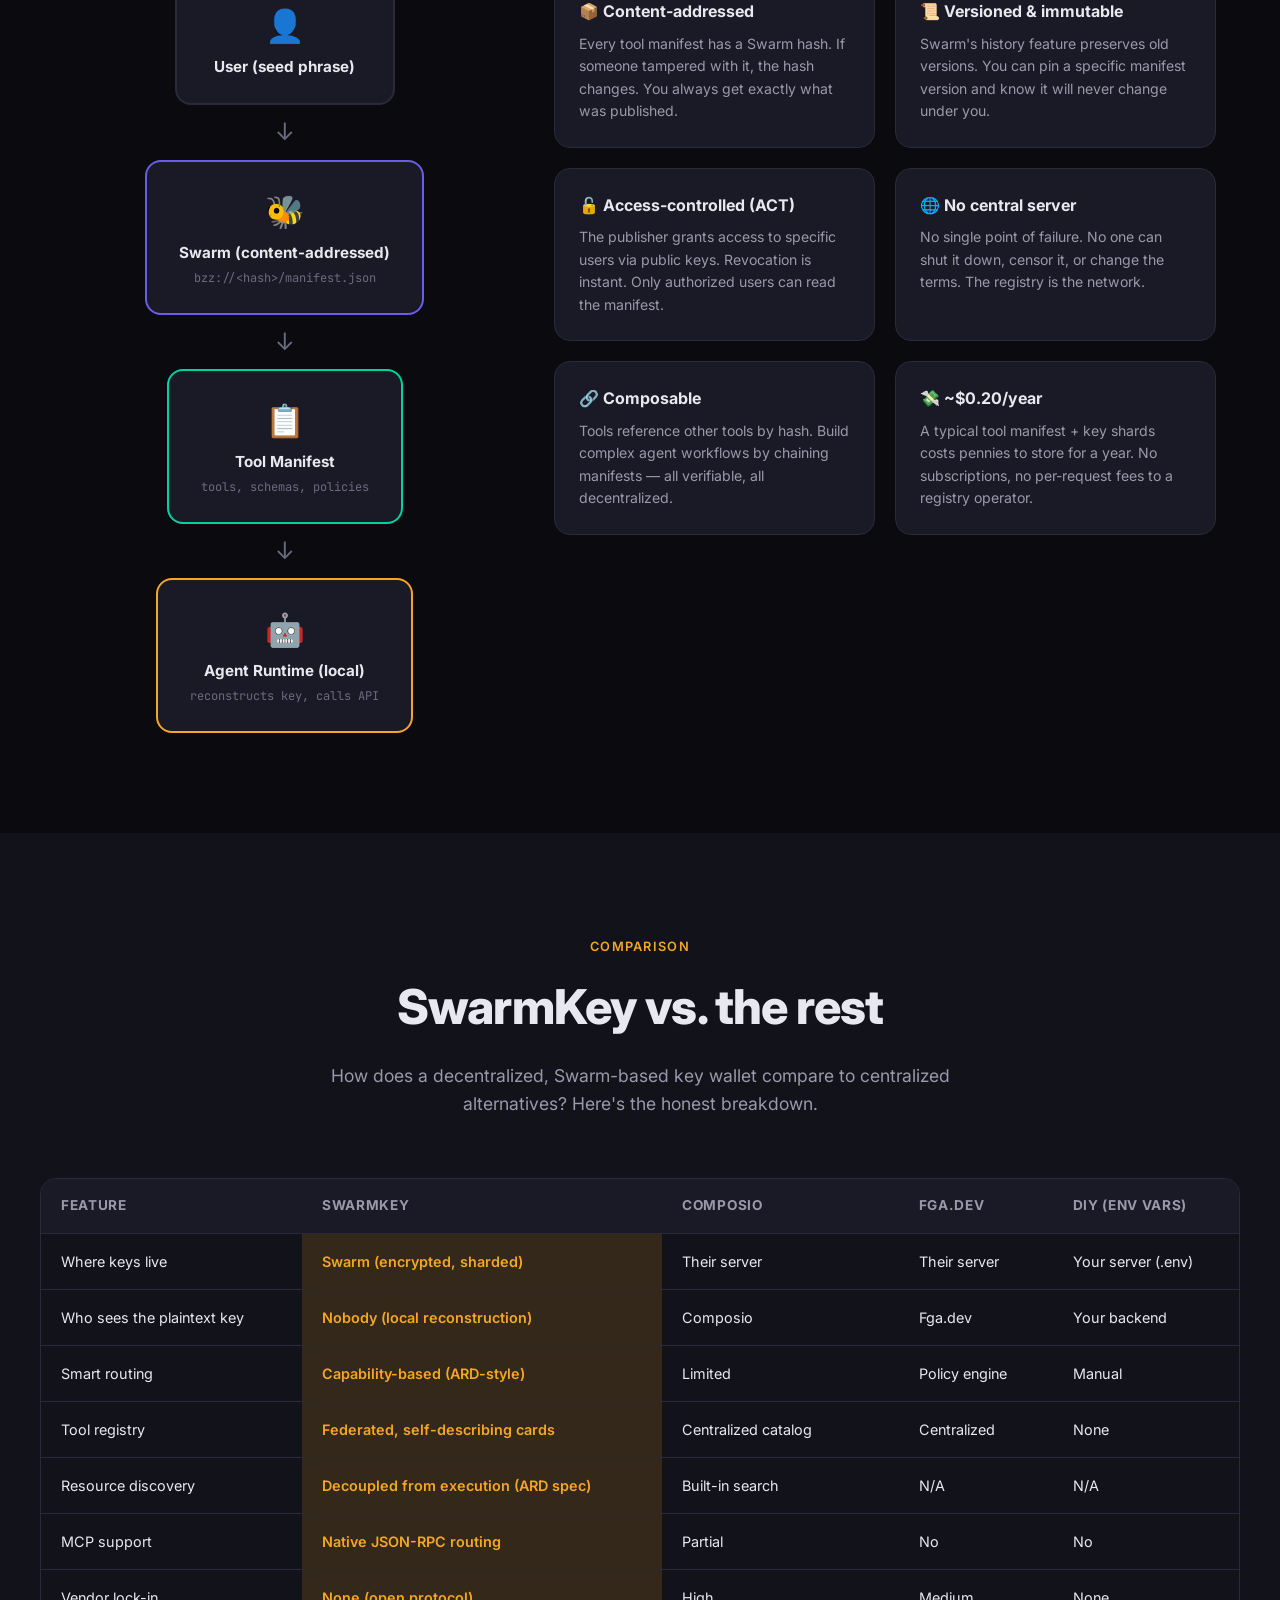
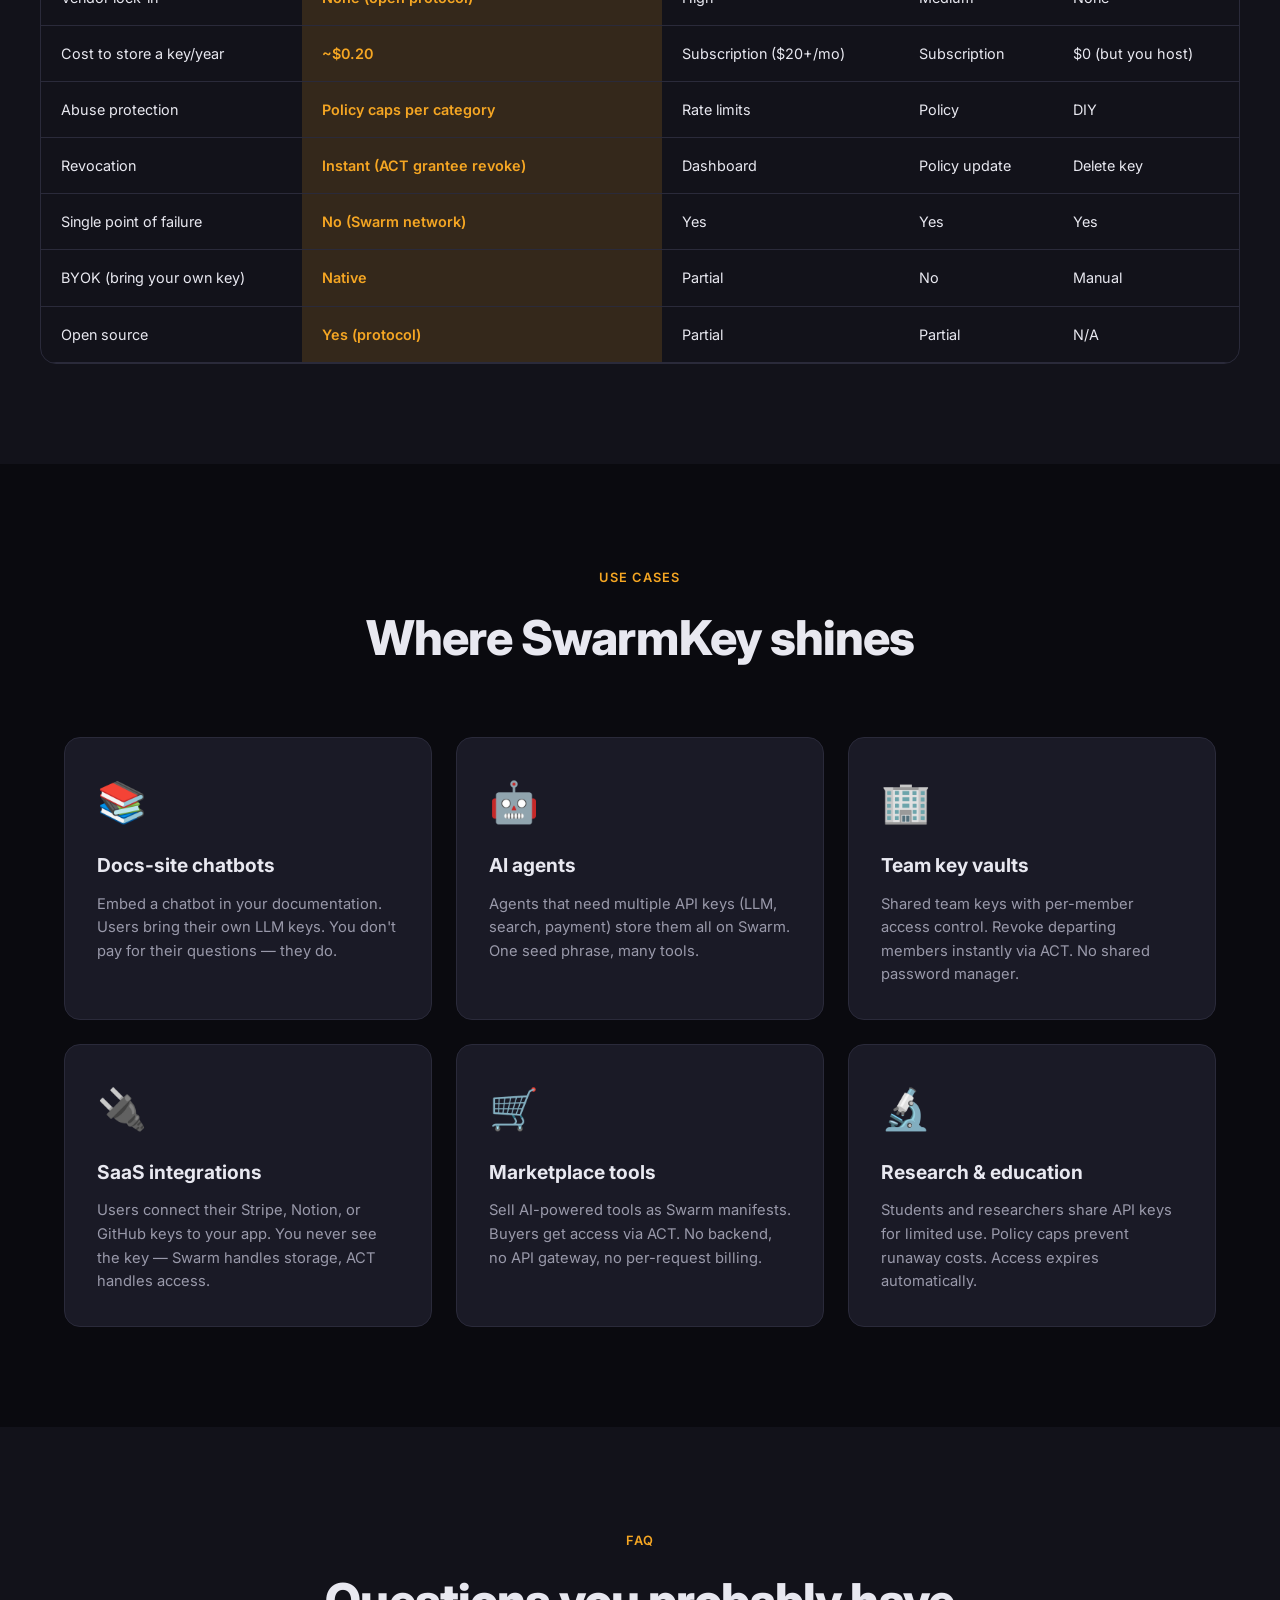
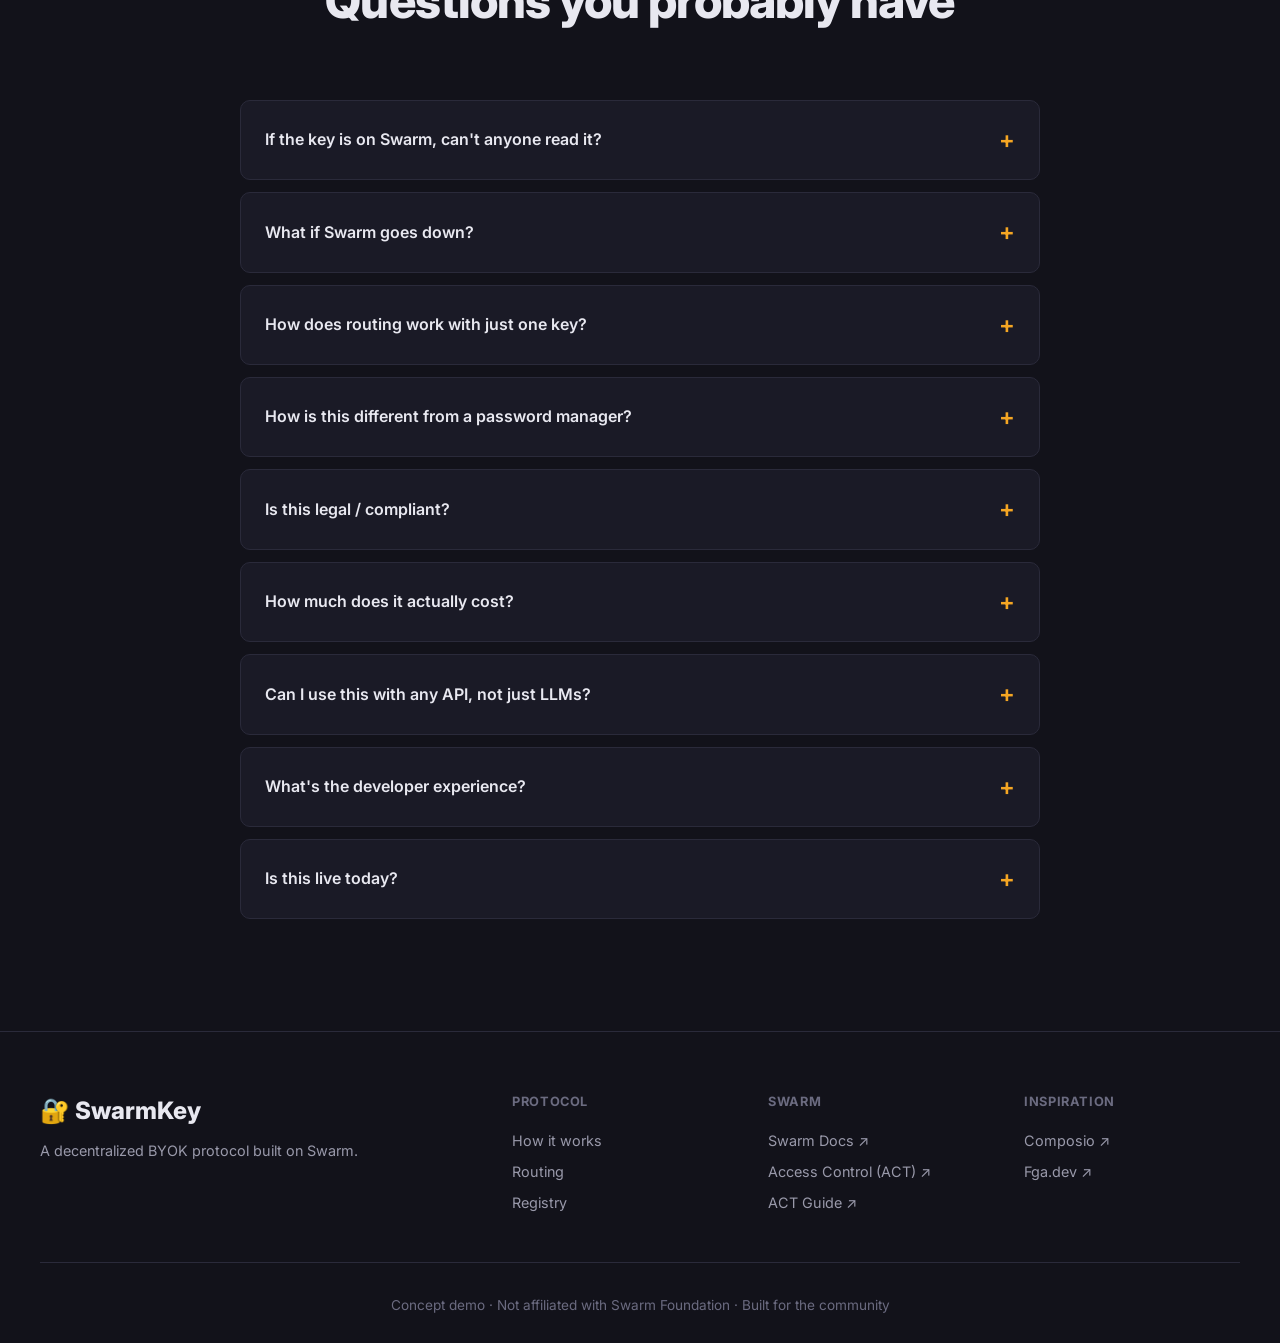
==== commit 6ef5dba0: "Replace tabbed walkthrough with static vertical steps for GitHub Pages - Walkthrough: replaced JS-de" ====
--- a/index.html
+++ b/index.html
@@ -170,66 +170,51 @@
         Here's what happens when a user asks a docs-site chatbot a question — using their own API key, stored on Swarm.
       </p>
     </div>
-    <div class="steps-static">
-      <article class="step-card">
-        <header class="step-card__head">
-          <span class="step-card__num">01</span>
-          <h3 class="step-card__title">User asks a question</h3>
-        </header>
-        <p class="step-card__desc">A visitor types "Summarize this page" into the chatbot widget on a documentation site.</p>
-        <div class="step-card__detail">
-          <strong>Input:</strong> Natural language query from the browser<br />
-          <strong>Origin:</strong> Any website can embed the chatbot widget
-        </div>
-      </article>
-
-      <article class="step-card">
-        <header class="step-card__head">
-          <span class="step-card__num">02</span>
-          <h3 class="step-card__title">Agent loads vault catalog</h3>
-        </header>
-        <p class="step-card__desc">The agent runtime fetches your encrypted vault manifest from Swarm using your seed phrase.</p>
-        <div class="step-card__detail">
-          <strong>Storage:</strong> Swarm BZZ:// content-addressed chunks (~$0.20/yr)<br />
-          <strong>Encryption:</strong> ACT grantees-only — only you can decrypt
-        </div>
-      </article>
-
-      <article class="step-card">
-        <header class="step-card__head">
-          <span class="step-card__num">03</span>
-          <h3 class="step-card__title">Router checks vault first</h3>
-        </header>
-        <p class="step-card__desc">The capability router sees the task needs "text completion." It checks your vault — Anthropic Claude is there. Routes immediately.</p>
-        <div class="step-card__detail">
-          <strong>Vault hit → no discovery needed</strong><br />
-          <strong>Latency:</strong> Direct API call, no third-party lookup
-        </div>
-      </article>
-
-      <article class="step-card">
-        <header class="step-card__head">
-          <span class="step-card__num">04</span>
-          <h3 class="step-card__title">Query ARD registries if missing</h3>
-        </header>
-        <p class="step-card__desc">If the capability isn't in your vault, the router queries GitHub Agent Finder, HF Discover, Ora Directory, Cisco AI Catalog — returning matches with endpoints and trust signals.</p>
-        <div class="step-card__detail">
-          <strong>Federated discovery:</strong> No central gatekeeper<br />
-          <strong>Trust:</strong> SPIFFE/DID identities + compliance attestations
-        </div>
-      </article>
-
-      <article class="step-card">
-        <header class="step-card__head">
-          <span class="step-card__num">05</span>
-          <h3 class="step-card__title">User chooses what to add</h3>
-        </header>
-        <p class="step-card__desc">You review the suggested provider, verify its trust manifest, and approve adding the key to your vault. Encrypted on Swarm, controlled by you.</p>
-        <div class="step-card__detail">
-          <strong>You decide:</strong> No automatic key installation<br />
-          <strong>Zero-trust:</strong> Keys never leave your control
-        </div>
-      </article>
+    <div class="steps-vertical">
+      <div class="step-item">
+        <div class="step-item__num">01</div>
+        <div class="step-item__content">
+          <h3>User asks a question</h3>
+          <p>A visitor types "Summarize this page" into the chatbot widget on a documentation site.</p>
+          <div class="step-item__meta"><strong>Input:</strong> Natural language query from the browser · <strong>Origin:</strong> Any website can embed the chatbot widget</div>
+        </div>
+      </div>
+
+      <div class="step-item">
+        <div class="step-item__num">02</div>
+        <div class="step-item__content">
+          <h3>Agent loads vault catalog</h3>
+          <p>The agent runtime fetches your encrypted vault manifest from Swarm using your seed phrase.</p>
+          <div class="step-item__meta"><strong>Storage:</strong> Swarm BZZ:// content-addressed chunks (~$0.20/yr) · <strong>Encryption:</strong> ACT grantees-only — only you can decrypt</div>
+        </div>
+      </div>
+
+      <div class="step-item">
+        <div class="step-item__num">03</div>
+        <div class="step-item__content">
+          <h3>Router checks vault first</h3>
+          <p>The capability router sees the task needs "text completion." It checks your vault — Anthropic Claude is there. Routes immediately.</p>
+          <div class="step-item__meta"><strong>Vault hit → no discovery needed</strong> · <strong>Latency:</strong> Direct API call, no third-party lookup</div>
+        </div>
+      </div>
+
+      <div class="step-item">
+        <div class="step-item__num">04</div>
+        <div class="step-item__content">
+          <h3>Query ARD registries if missing</h3>
+          <p>If the capability isn't in your vault, the router queries GitHub Agent Finder, HF Discover, Ora Directory, Cisco AI Catalog — returning matches with endpoints and trust signals.</p>
+          <div class="step-item__meta"><strong>Federated discovery:</strong> No central gatekeeper · <strong>Trust:</strong> SPIFFE/DID identities + compliance attestations</div>
+        </div>
+      </div>
+
+      <div class="step-item">
+        <div class="step-item__num">05</div>
+        <div class="step-item__content">
+          <h3>User chooses what to add</h3>
+          <p>You review the suggested provider, verify its trust manifest, and approve adding the key to your vault. Encrypted on Swarm, controlled by you.</p>
+          <div class="step-item__meta"><strong>You decide:</strong> No automatic key installation · <strong>Zero-trust:</strong> Keys never leave your control</div>
+        </div>
+      </div>
     </div>
   </section>
 
--- a/assets/styles.css
+++ b/assets/styles.css
@@ -624,60 +624,57 @@
 
 .routing-result__chip strong { color: var(--text); }
 
-/* ===== Steps Static (non-JS) ===== */
-.steps-static {
-  display: grid;
-  grid-template-columns: repeat(auto-fill, minmax(280px, 1fr));
-  gap: 20px;
+/* ===== Steps Vertical (non-JS) ===== */
+.steps-vertical {
+  display: flex;
+  flex-direction: column;
+  gap: 16px;
   margin: 40px 0;
 }
 
-.step-card {
+.step-item {
+  display: flex;
+  align-items: flex-start;
+  gap: 16px;
+  padding: 20px;
   background: var(--bg-card);
   border: 1px solid var(--border);
   border-radius: var(--radius);
-  padding: 20px;
-  display: flex;
-  flex-direction: column;
-  gap: 12px;
   transition: all 0.25s;
 }
 
-.step-card:hover {
+.step-item:hover {
   border-color: var(--accent);
-  transform: translateY(-3px);
+  transform: translateX(4px);
   box-shadow: var(--shadow);
 }
 
-.step-card__head {
-  display: flex;
-  align-items: center;
-  gap: 12px;
-}
-
-.step-card__num {
+.step-item__num {
   font-family: var(--font-mono);
-  font-size: 1.4rem;
+  font-size: 1.8rem;
   font-weight: 700;
   color: var(--accent);
   flex-shrink: 0;
-}
-
-.step-card__title {
-  font-size: 1rem;
-  font-weight: 700;
-  margin: 0;
+  width: 48px;
+  text-align: center;
+  line-height: 1;
+}
+
+.step-item__content h3 {
+  font-size: 1.05rem;
+  font-weight: 700;
+  margin: 0 0 8px 0;
   color: var(--text);
 }
 
-.step-card__desc {
-  color: var(--text-muted);
+.step-item__content p {
   font-size: 0.9rem;
+  color: var(--text-muted);
   line-height: 1.5;
-  margin: 0;
-}
-
-.step-card__detail {
+  margin: 0 0 10px 0;
+}
+
+.step-item__meta {
   font-size: 0.82rem;
   color: var(--text-dim);
   padding: 10px;
@@ -686,8 +683,23 @@
   line-height: 1.5;
 }
 
-.step-card__detail strong {
+.step-item__meta strong {
   color: var(--accent);
+}
+
+@media (max-width: 768px) {
+  .steps-vertical {
+    gap: 12px;
+  }
+  
+  .step-item {
+    padding: 16px;
+  }
+  
+  .step-item__num {
+    font-size: 1.4rem;
+    width: 40px;
+  }
 }
 
 /* ===== Routing Static ===== */
